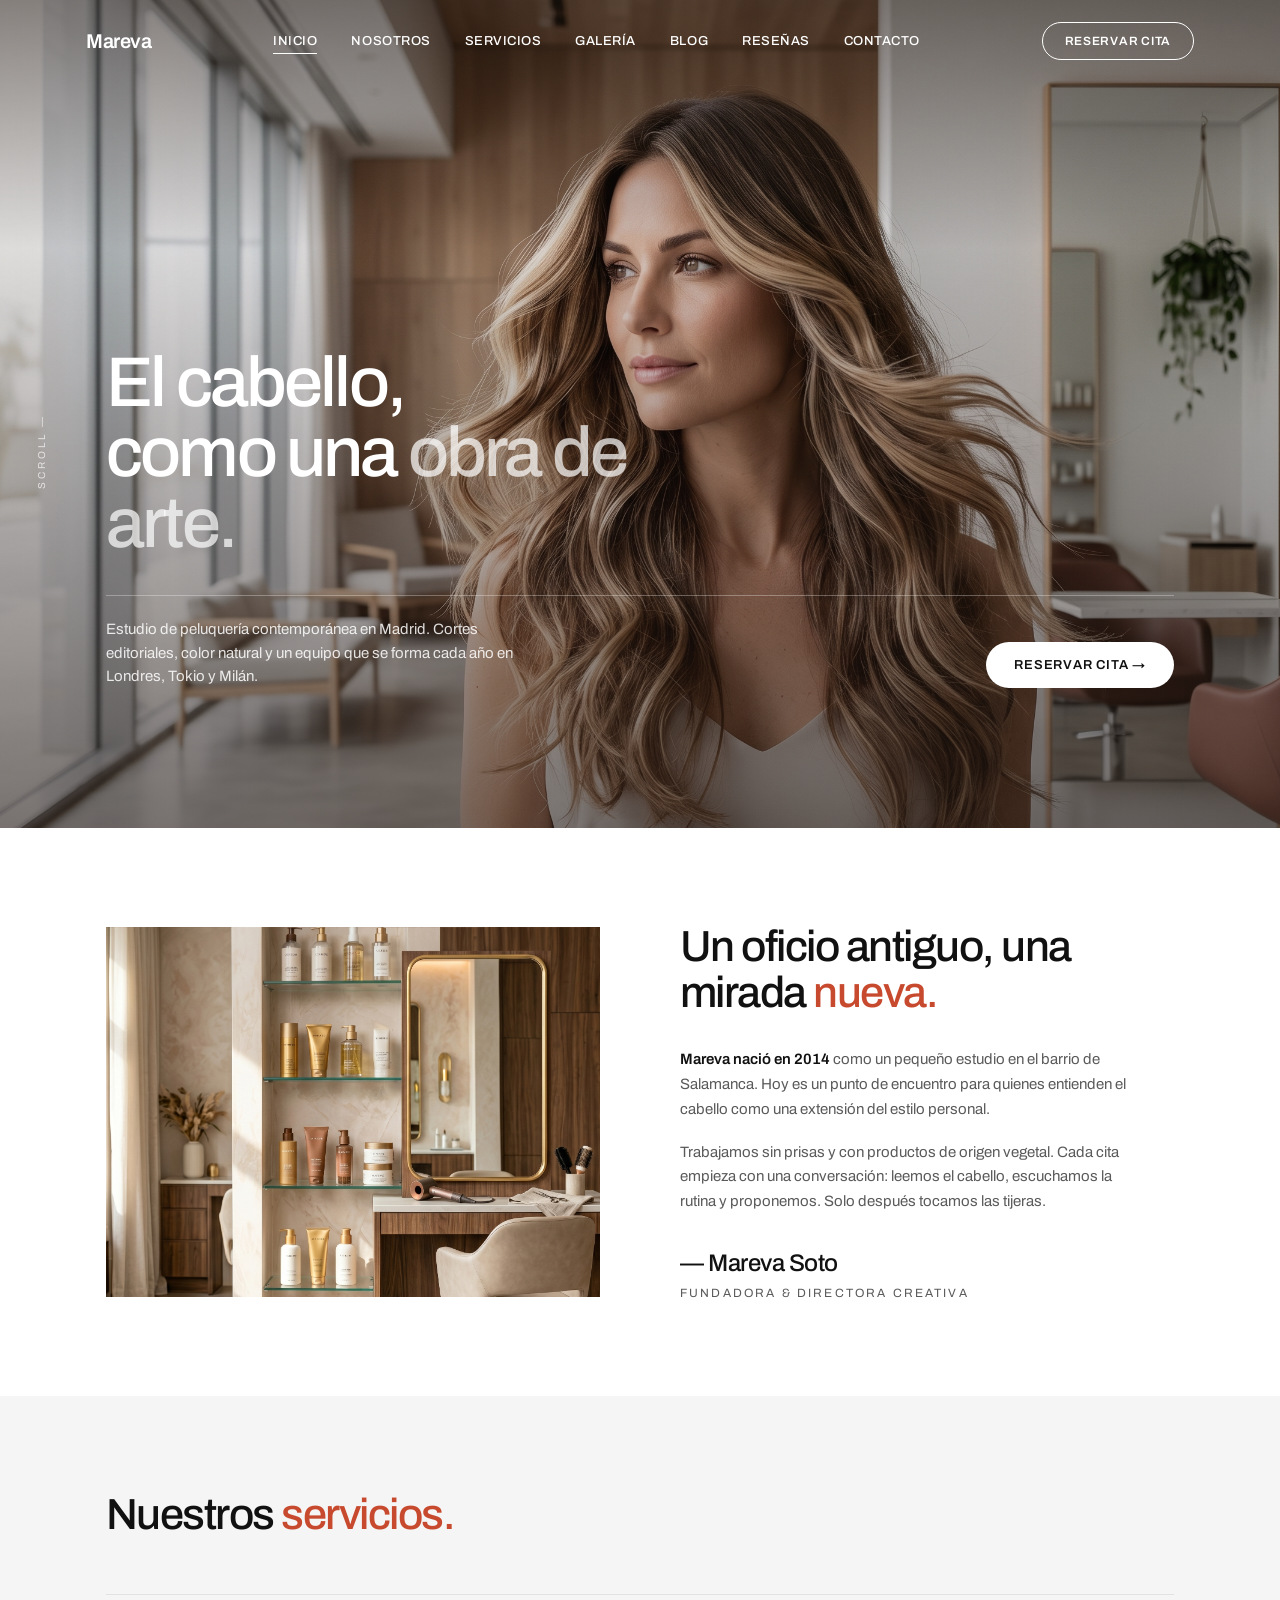
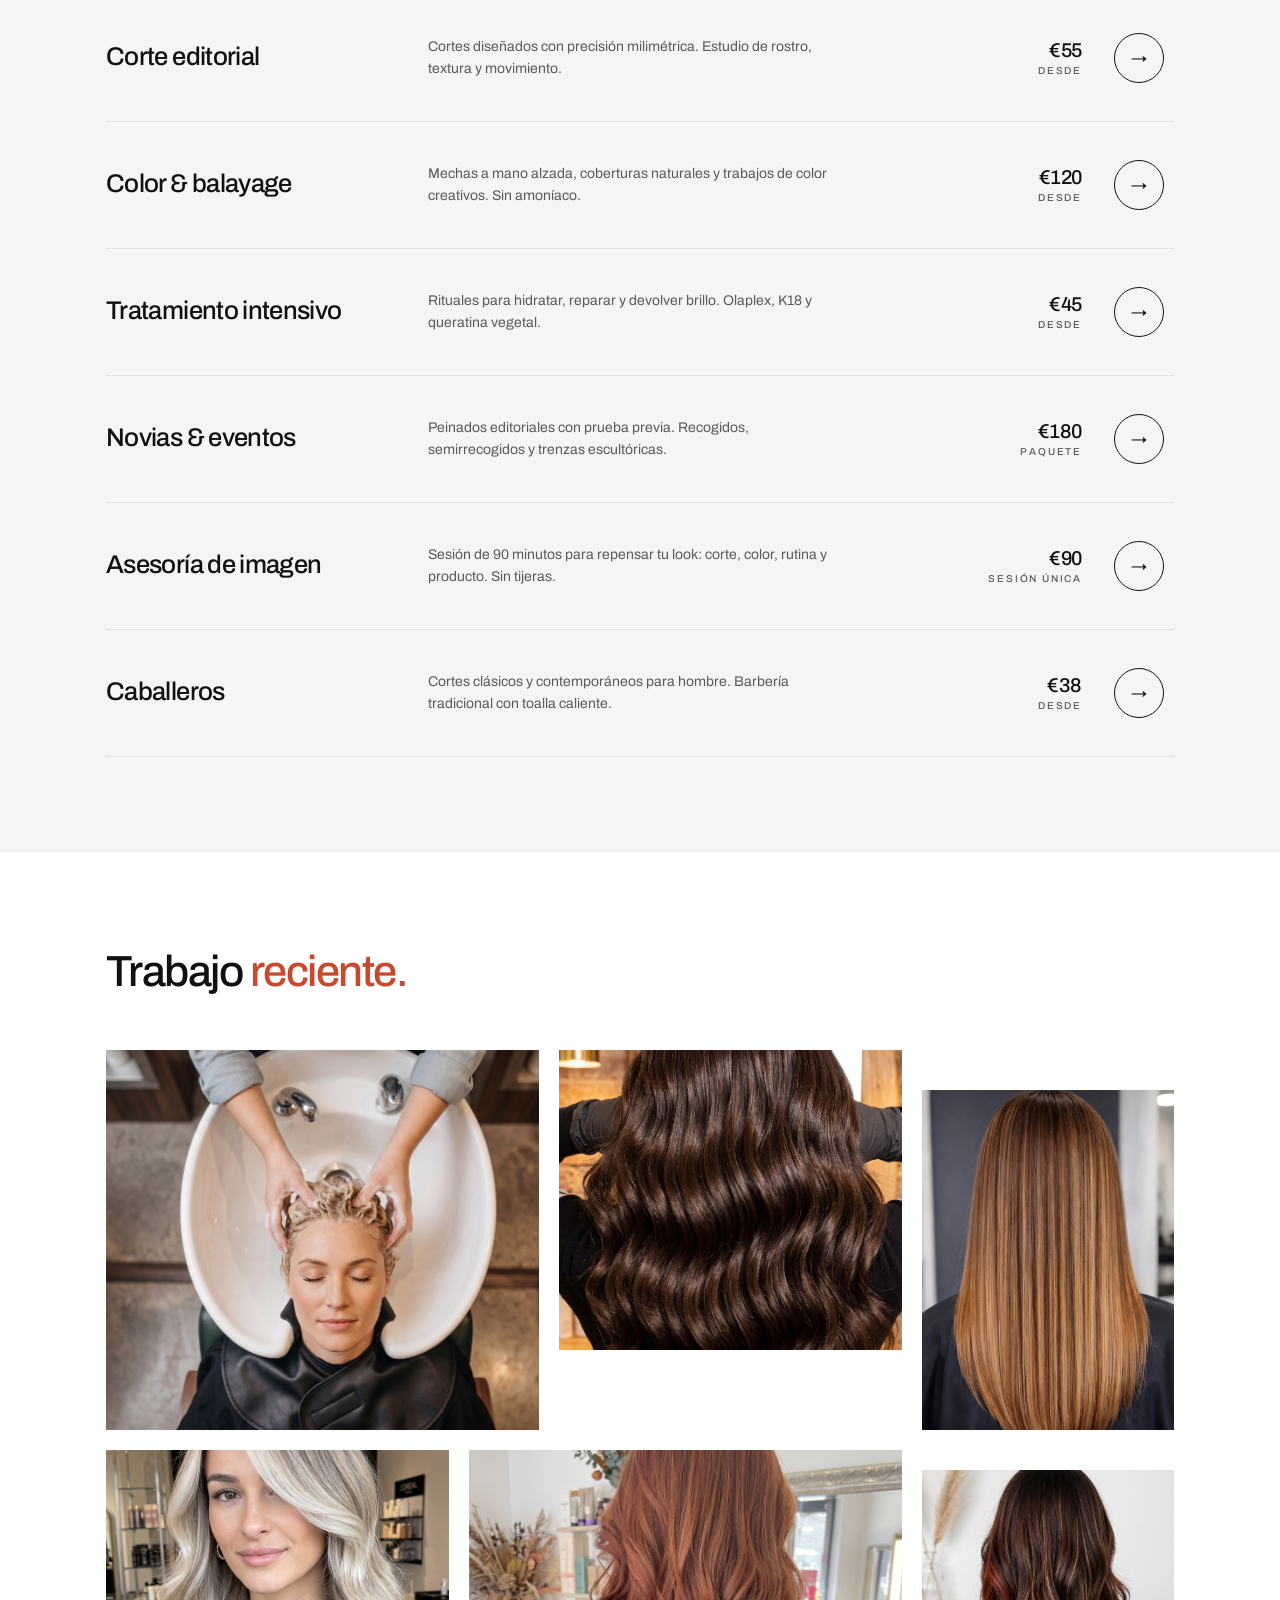
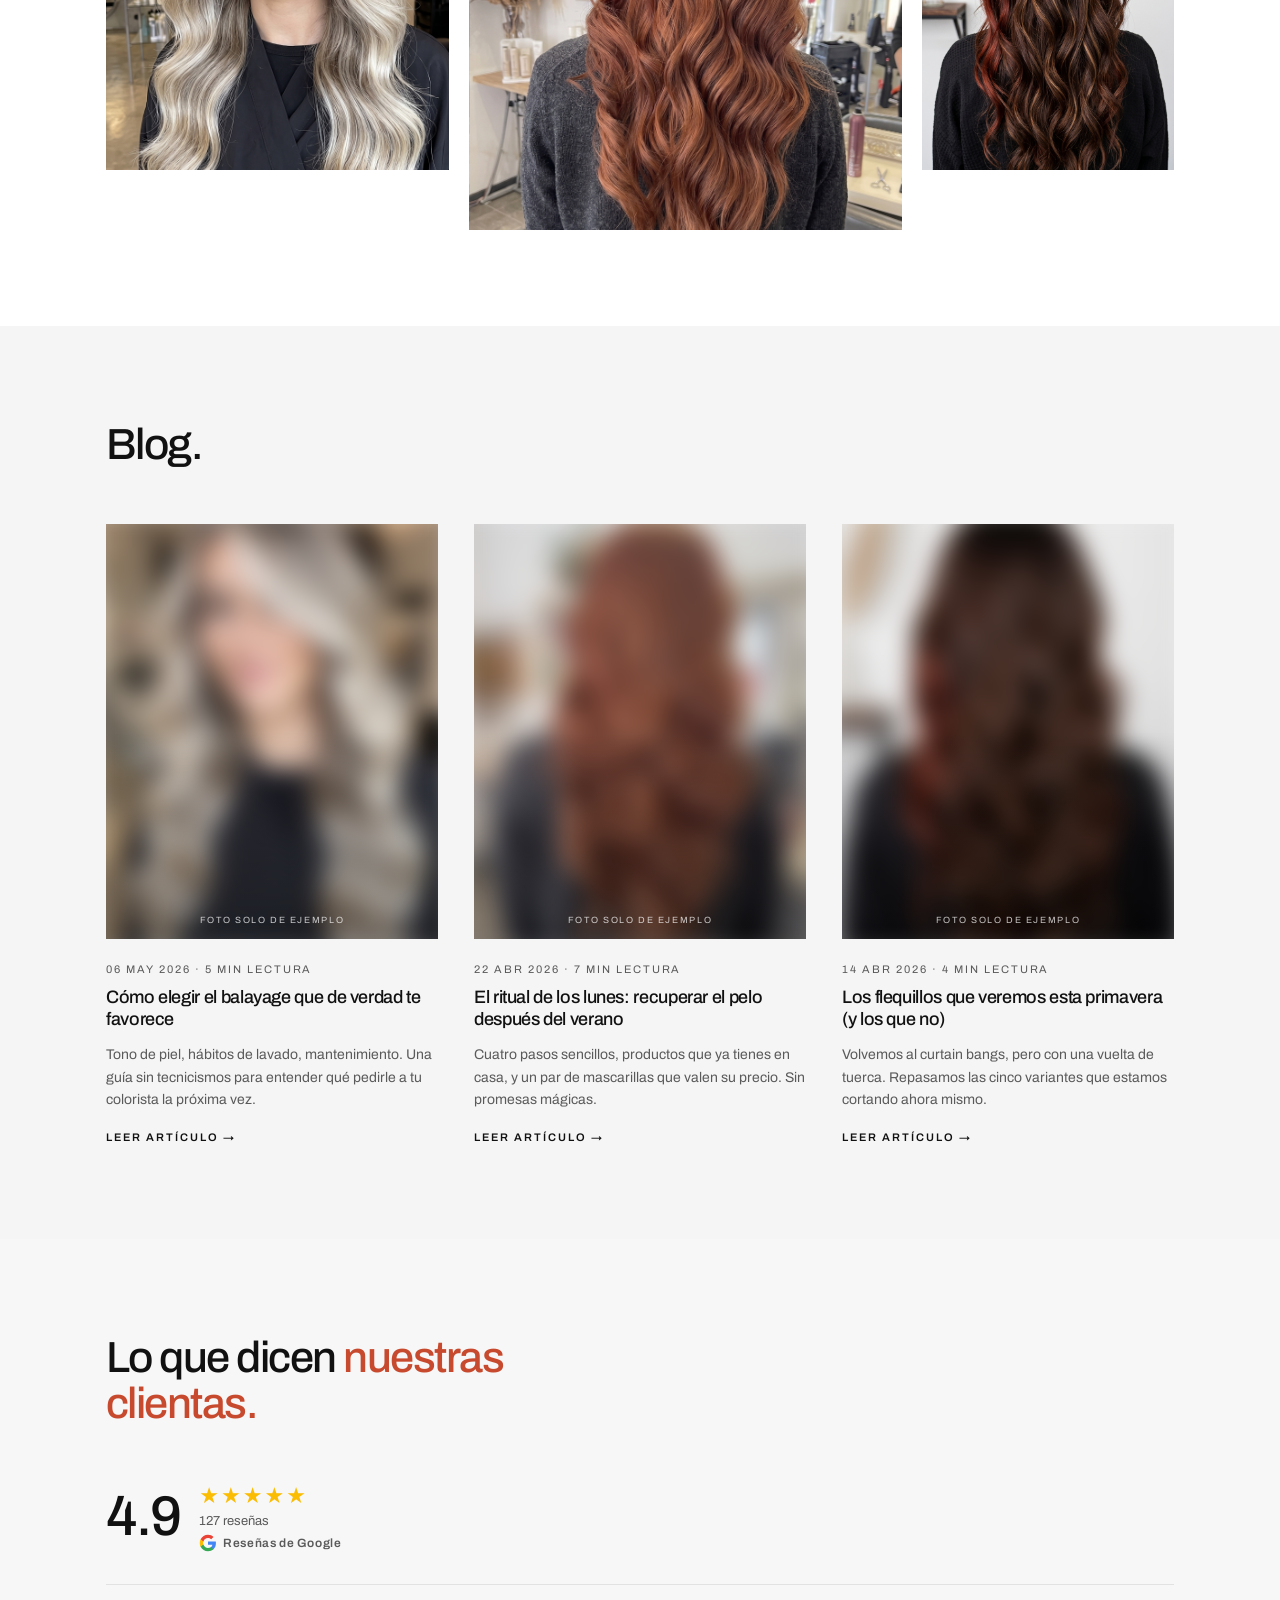
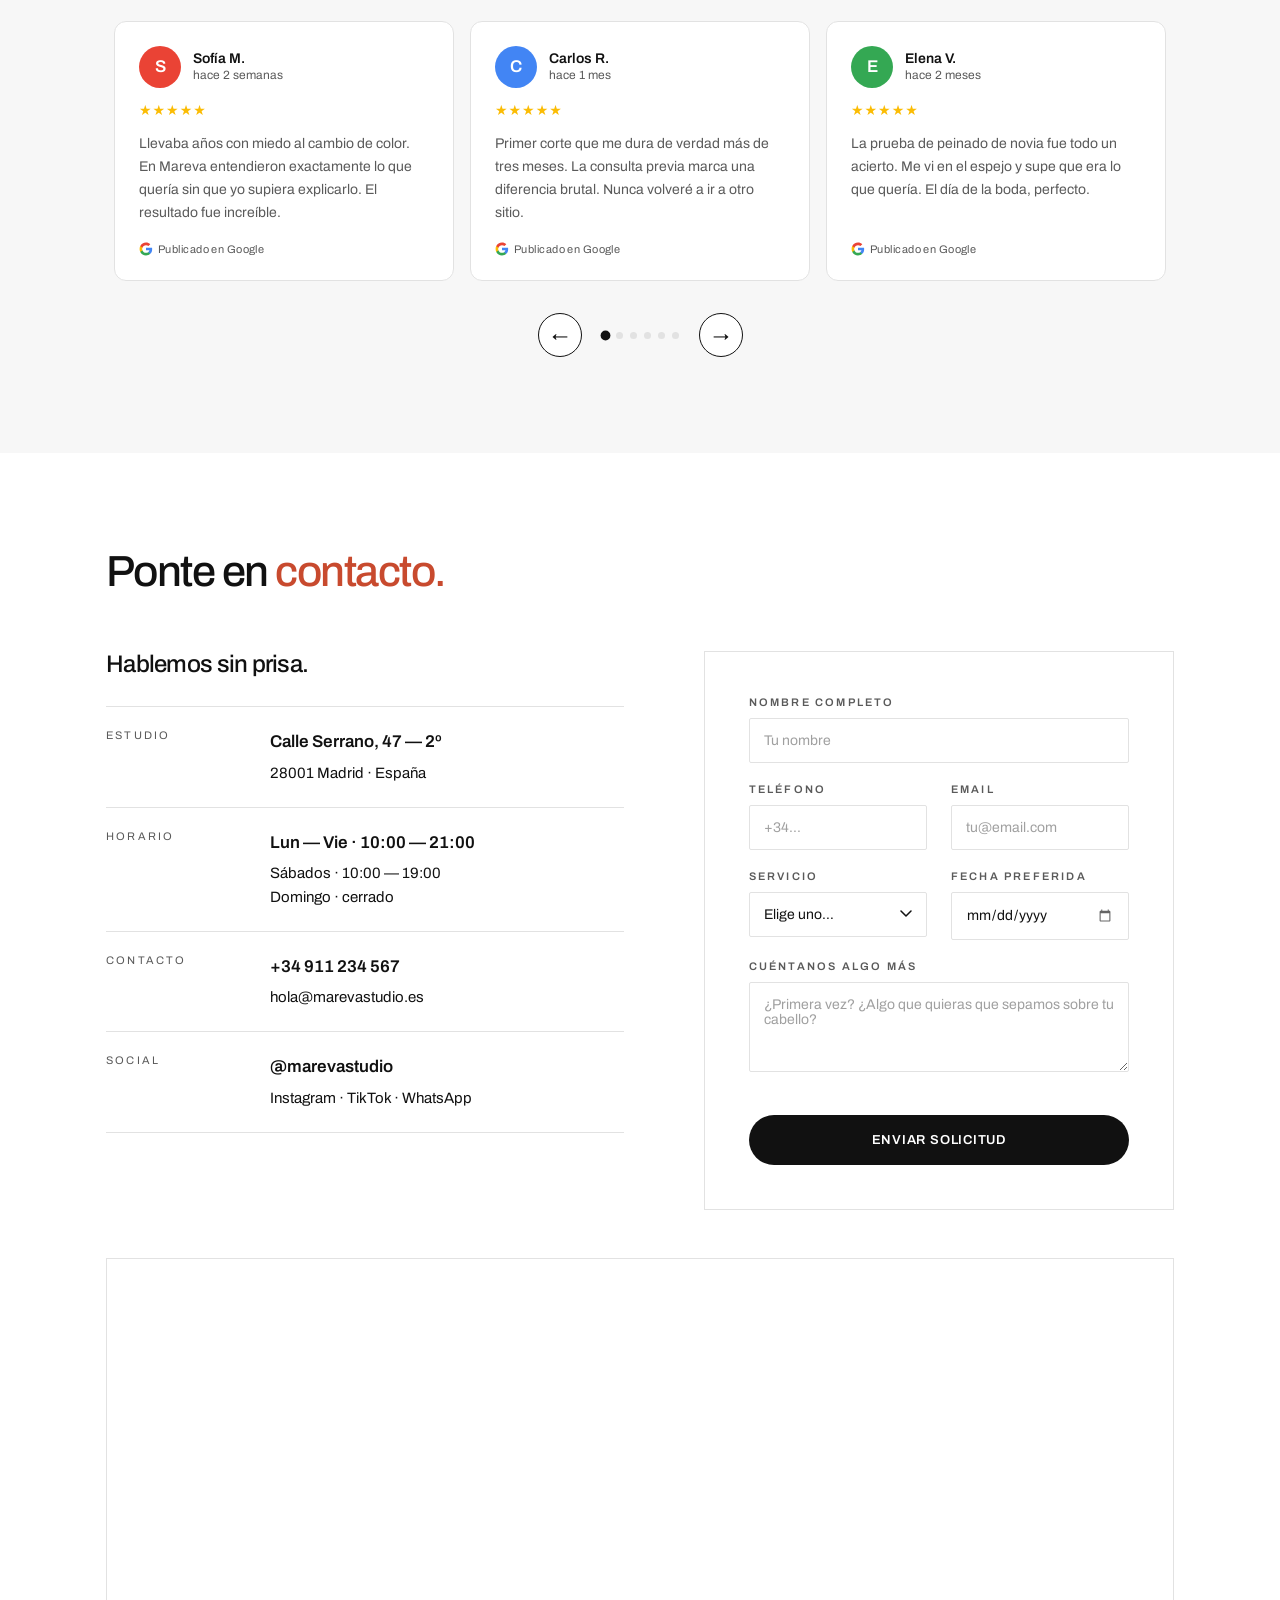
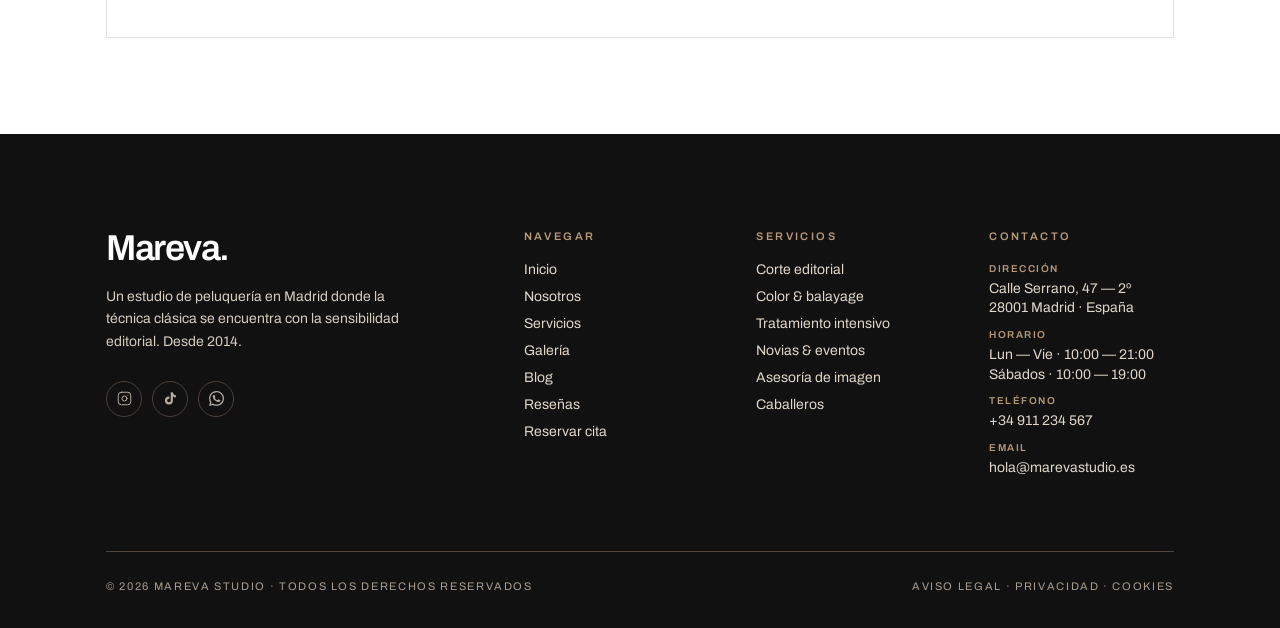
==== index.html @ 58213d6d "fix: no hay zoom con doble click" ====
<!doctype html>
<html lang="es">
<head>
<meta charset="utf-8" />
<meta name="viewport" content="width=device-width,initial-scale=1" />
<title>Studio Mareva — Peluquería</title>
<link rel="preconnect" href="https://fonts.googleapis.com">
<link rel="preconnect" href="https://fonts.gstatic.com" crossorigin>
<link href="https://fonts.googleapis.com/css2?family=Archivo:wght@300;400;500;600;700&display=swap" rel="stylesheet">
<style>
  :root{
    --bg:        #ffffff;
    --bg-2:      #f5f5f5;
    --bg-3:      #ebebeb;
    --ink:       #111111;
    --ink-2:     #5a5a5a;
    --line:      #e2e2e2;
    --accent:    #c84a2e;
    --display: "Archivo", system-ui, sans-serif;
    --sans:    "Archivo", system-ui, sans-serif;
  }

  *{box-sizing:border-box;margin:0;padding:0}
  html,body{color:var(--ink);font-family:var(--sans);font-weight:400;-webkit-font-smoothing:antialiased}
  body{
    overflow-x:hidden;
    background-color:var(--bg);
    background-image:
      linear-gradient(oklch(0 0 0 / 0.55), oklch(0 0 0 / 0.55)),
      url('hero.png');
    background-attachment:fixed;
    background-size:cover;
    background-position:center;
  }
  .inner{max-width:1180px;margin:0 auto;width:100%}
  img{display:block;max-width:100%}
  a{color:inherit;text-decoration:none}
  button{font:inherit;color:inherit;background:none;border:0;cursor:pointer;touch-action:manipulation}
  a{touch-action:manipulation}
  .modal-card,.service-row,.post,.gal,.testimonio-card{touch-action:manipulation}
  ::selection{background:var(--accent);color:var(--bg)}

  /* ============ TOP NAV ============ */
  .topbar{
    position:fixed;top:0;left:0;right:0;z-index:50;
    transition: background .3s, color .3s, padding .3s;
    color:var(--bg);
  }
  .topbar-inner{
    max-width:1180px;margin:0 auto;
    display:flex;align-items:center;justify-content:space-between;
    padding:22px 36px;
    transition: padding .3s;
  }
  .topbar.scrolled{
    background:var(--bg);color:var(--ink);
    border-bottom:1px solid var(--line);
  }
  .topbar.scrolled .topbar-inner{padding:14px 36px}
  .brand{
    font-family:var(--sans);font-weight:600;
    font-size:20px;letter-spacing:-0.02em;
  }
  .nav{display:flex;gap:34px;align-items:center}
  .nav a{
    font-size:13px;font-weight:500;letter-spacing:0.04em;
    position:relative;padding:6px 0;text-transform:uppercase;
  }
  .nav a::after{
    content:"";position:absolute;left:0;bottom:0;height:1px;width:0;
    background:currentColor;transition:width .25s;
  }
  .nav a:hover::after, .nav a.active::after{width:100%}
  .nav-cta{
    padding:11px 22px;border:1px solid currentColor;
    border-radius:999px;font-size:12px;font-weight:600;
    letter-spacing:0.06em;text-transform:uppercase;
    transition: background .2s, color .2s;
  }
  .topbar.scrolled .nav-cta:hover{background:var(--ink);color:var(--bg)}
  .topbar:not(.scrolled) .nav-cta:hover{background:var(--bg);color:var(--ink)}

  /* ============ HERO — imagen completa, top contra navbar ============ */
  .hero{
    position:relative;
    width:100%;height:92vh;min-height:620px;
    overflow:hidden;
  }
  .hero-img{
    position:absolute;inset:0;
    background:
      linear-gradient(180deg, oklch(0.22 0.02 50 / 0.55) 0%, oklch(0.22 0.02 50 / 0.15) 30%, oklch(0.22 0.02 50 / 0.6) 100%),
      url('hero.png');
    background-size: cover;
    background-position: center;
    transform-origin: center center;
  }
  .hero-content{
    position:absolute;inset:0;
    display:flex;flex-direction:column;justify-content:flex-end;
    max-width:1180px;margin:0 auto;
    padding: 0 56px 140px;
    color:var(--bg);
  }
  .hero h1{
    font-family:var(--display);
    font-weight:500;
    font-size: clamp(40px, 5.5vw, 88px);
    line-height: 1;
    letter-spacing: -0.04em;
    max-width: 14ch;
  }
  .hero h1 em{font-style:normal;color:oklch(1 0 0 / 0.7)}
  .hero-bottom{
    margin-top:36px;
    display:flex;justify-content:space-between;align-items:end;
    border-top:1px solid oklch(1 0 0 / 0.3);padding-top:22px;
  }
  .hero-bottom p{
    max-width:46ch;font-size:15px;line-height:1.55;
    color:oklch(1 0 0 / 0.85);
  }
  .hero-cta{
    display:inline-flex;align-items:center;gap:12px;
    padding:16px 28px;background:var(--bg);color:var(--ink);
    border-radius:999px;font-size:13px;font-weight:600;
    letter-spacing:0.06em;text-transform:uppercase;
    transition: transform .2s, background .2s, color .2s;
  }
  .hero-cta:hover{background:var(--accent);color:var(--bg);transform:translateY(-2px)}

  .scroll-tag{
    position:absolute;left:36px;top:50%;
    font-size:10px;letter-spacing:0.3em;
    text-transform:uppercase;color:oklch(1 0 0 / 0.7);
    writing-mode:vertical-rl;transform:rotate(180deg);
  }

  /* ============ SECCIONES — sin eyebrows ============ */
  section{padding:96px 0;position:relative}
  section > .inner{padding:0 56px}
  .section-title{
    font-family:var(--display);font-weight:500;
    font-size: clamp(28px, 3.4vw, 52px);
    line-height:1.05;letter-spacing:-0.035em;
    margin-bottom:56px;
    max-width: 16ch;
  }
  .section-title em{color:var(--accent);font-style:normal}

  /* ============ NOSOTROS ============ */
  #nosotros{background:var(--bg)}
  .about{
    display:grid;grid-template-columns: 1fr 1fr;gap:80px;align-items:center;
  }
  .about-img{
    aspect-ratio: 4/3;
    background: url('seccion1.png');
    background-size:cover;
    background-position: center;
    position:relative;
  }
  .about-text p{font-size:15px;line-height:1.65;color:var(--ink-2);margin-bottom:18px;max-width:50ch}
  .about-text p strong{color:var(--ink);font-weight:600}
  .about-text .signature{
    font-family:var(--display);font-weight:500;font-size:24px;letter-spacing:-0.02em;
    color:var(--ink);margin-top:36px;
  }
  .about-text .sig-name{
    font-size:12px;letter-spacing:0.18em;
    text-transform:uppercase;color:var(--ink-2);margin-top:10px;
  }

  /* ============ SERVICIOS ============ */
  #servicios{background:var(--bg-2)}
  .services-grid{
    display:flex;flex-direction:column;
    border-top:1px solid var(--line);
  }
  .service-row{
    display:grid;grid-template-columns: 1.4fr 2fr 1fr 60px;
    gap:32px;align-items:center;
    padding:38px 0;border-bottom:1px solid var(--line);
    cursor:pointer;transition: padding .25s, background .25s;
    position:relative;
  }
  .service-row:hover{padding-left:24px;padding-right:24px;background:var(--bg-3)}
  .service-row .name{
    font-family:var(--display);font-weight:500;
    font-size: clamp(20px, 2vw, 28px);line-height:1.05;letter-spacing:-0.025em;
    transition:color .25s;
  }
  .service-row:hover .name{color:var(--accent)}
  .service-row .desc{
    font-size:14px;line-height:1.55;color:var(--ink-2);
  }
  .service-row .price{
    font-family:var(--display);font-weight:500;font-size:20px;text-align:right;letter-spacing:-0.02em;
  }
  .service-row .price small{
    display:block;font-style:normal;font-family:var(--sans);
    font-size:10px;letter-spacing:0.18em;color:var(--ink-2);text-transform:uppercase;margin-top:4px;
  }
  .service-row .arr{
    width:50px;height:50px;border:1px solid var(--ink);border-radius:50%;
    display:flex;align-items:center;justify-content:center;
    transition: background .25s, color .25s, transform .25s;
  }
  .service-row:hover .arr{background:var(--ink);color:var(--bg);transform:rotate(-45deg)}

  /* Modal Base */
  .modal-backdrop{
    position:fixed;inset:0;z-index:80;
    background:oklch(0 0 0 / 0.4);
    backdrop-filter: blur(8px);
    opacity:0;pointer-events:none;
    transition:opacity .4s cubic-bezier(0.4, 0, 0.2, 1);
    display:flex;align-items:center;justify-content:center;
  }
  .modal-backdrop.open{opacity:1;pointer-events:auto}
  
  /* Desktop Modal (Original) */
  .modal-desktop{
    background:var(--bg);width:min(1080px, 90vw);max-height:85vh;overflow:hidden;
    display:grid;grid-template-columns: 1fr 1.2fr;
    box-shadow: 0 25px 50px -12px oklch(0 0 0 / 0.25);
    position: relative;
    opacity: 0; transform: scale(0.95);
    transition: all 0.4s cubic-bezier(0.2, 0.8, 0.2, 1);
  }
  .modal-backdrop.open .modal-desktop{ opacity: 1; transform: scale(1); }
  
  .modal-desktop .m-img{
    position:relative; overflow:hidden;
  }
  .modal-desktop .m-img::before{
    content:'';position:absolute;inset:-24px;
    background:var(--svc-img, repeating-linear-gradient(135deg, oklch(0.78 0.04 50) 0 1px, oklch(0.86 0.03 55) 1px 9px));
    background-size:cover;background-position:center;
    filter:blur(14px);
  }
  .modal-desktop .m-img::after{
    content:'Foto solo de ejemplo';
    position:absolute;inset:0;z-index:1;
    display:flex;align-items:flex-end;justify-content:center;
    padding-bottom:24px;
    font-size:10px;letter-spacing:0.2em;text-transform:uppercase;
    color:oklch(1 0 0 / 0.75);
    background:linear-gradient(to bottom, transparent 50%, oklch(0 0 0 / 0.35));
  }
  .modal-desktop .m-content{ padding: 60px; overflow-y: auto; }
  .modal-desktop .modal-close{ 
    position: absolute;
    top: 24px; right: 24px; 
    z-index: 100;
  }

  /* Shared Modal Elements */
  .modal-body h3{
    font-family:var(--display);font-weight:500;
    font-size:36px;line-height:1.05;letter-spacing:-0.03em;margin-bottom:24px;
  }
  .modal-body .lead{
    font-size:16px;line-height:1.6;color:var(--ink-2);margin-bottom:36px;
  }
  .modal-body h5{
    font-size:11px;letter-spacing:0.22em;
    text-transform:uppercase;color:var(--ink);margin-bottom:16px;font-weight:600;
  }
  .modal-body ul{list-style:none;margin-bottom:32px}
  .modal-body ul li{
    padding:14px 0;border-bottom:1px solid var(--line);
    font-size:14px;display:flex;justify-content:space-between;
  }
  .modal-body ul li span:last-child{color:var(--ink-2)}
  
  .modal-meta{
    display:grid;grid-template-columns: repeat(3, 1fr);gap:24px;padding:28px 0;
    border-top:1px solid var(--line);border-bottom:1px solid var(--line);
    margin-bottom:32px;
  }
  .modal-meta div span{display:block;font-size:9px;letter-spacing:0.15em;text-transform:uppercase;color:var(--ink-2);margin-bottom:6px}
  .modal-meta div strong{font-family:var(--display);font-weight:500;font-size:18px;letter-spacing:-0.02em}
  
  .modal-cta{
    display:flex;align-items:center;justify-content:center;gap:10px;
    padding:20px 32px;background:var(--ink);color:var(--bg);
    border-radius:999px;font-size:13px;font-weight:600;
    letter-spacing:0.06em;text-transform:uppercase;
    transition:background .2s, transform .2s;
  }
  .modal-cta:hover{background:var(--accent);transform: translateY(-2px);}
  
  .modal-close{
    width:40px;height:40px;border-radius:50%;border:1px solid var(--line);
    background: var(--bg);
    display:flex;align-items:center;justify-content:center;
    transition:background .2s, color .2s;
  }
  .modal-close:hover{background:var(--ink);color:var(--bg);border-color:var(--ink)}

  /* Mobile Flip Card (Hidden by default) */
  .modal-mobile-wrap { display: none; }

  #galeria{background:var(--bg)}
  /* ============ GALER\u00cdA — im\u00e1genes ALTAS ============ */
  .gallery-wrap{
    display:grid;grid-template-columns: repeat(12, 1fr);gap:20px;
  }
  .gal{
    background:var(--bg-3);overflow:hidden;position:relative;
    background-size: cover;
    background-position: center;
    transition: transform .4s ease;
  }
  .gal:hover{transform:translateY(-6px)}
  .gal-1{grid-column: span 5; height: 380px; background-image: url('galeria1.png')}
  .gal-2{grid-column: span 4; height: 300px; background-image: url('galeria2.png')}
  .gal-3{grid-column: span 3; height: 340px; margin-top:40px; background-image: url('galeria3.png')}
  .gal-4{grid-column: span 4; height: 320px; background-image: url('galeria4.png')}
  .gal-5{grid-column: span 5; height: 380px; background-image: url('galeria5.png')}
  .gal-6{grid-column: span 3; height: 300px; margin-top:20px; background-image: url('galeria6.png')}

  /* ============ BLOG ============ */
  #blog{background:var(--bg-2)}
  .blog-grid{
    display:grid;grid-template-columns:repeat(3,1fr);gap:36px;
  }
  .post{display:flex;flex-direction:column;cursor:pointer}
  .post-img{
    aspect-ratio: 4/5;
    margin-bottom:24px;overflow:hidden;
    transition: transform .4s;
    position:relative;
  }
  .post-img::before{
    content:'';position:absolute;inset:-16px;
    background:var(--blog-img, repeating-linear-gradient(135deg, oklch(0.78 0.04 50) 0 1px, oklch(0.86 0.03 55) 1px 9px));
    background-size:cover;background-position:center;
    filter:blur(12px);
    transition:transform .4s;
  }
  .post-img::after{
    content:'Foto solo de ejemplo';
    position:absolute;inset:0;z-index:1;
    display:flex;align-items:flex-end;justify-content:center;
    padding-bottom:14px;
    font-size:9px;letter-spacing:0.18em;text-transform:uppercase;
    color:oklch(1 0 0 / 0.75);
    background:linear-gradient(to bottom, transparent 50%, oklch(0 0 0 / 0.35));
  }
  .post:hover .post-img::before{transform:scale(1.04)}
  .post .meta{
    font-size:11px;letter-spacing:0.18em;
    text-transform:uppercase;color:var(--ink-2);margin-bottom:12px;
  }
  .post h3{
    font-family:var(--display);font-weight:500;
    font-size:18px;line-height:1.2;letter-spacing:-0.02em;
    transition:color .25s;
  }
  .post:hover h3{color:var(--accent)}
  .post p{
    font-size:14px;line-height:1.6;color:var(--ink-2);margin-top:14px;
  }
  .post .read{
    margin-top:20px;font-size:11px;letter-spacing:0.18em;
    text-transform:uppercase;color:var(--ink);font-weight:600;
  }

  /* ============ CONTACTO ============ */
  #contacto{background:var(--bg)}
  .contact{
    display:grid;grid-template-columns: 1.1fr 1fr;gap:80px;align-items:start;
  }
  .contact-info h3{
    font-family:var(--display);font-weight:500;
    font-size:24px;line-height:1.15;letter-spacing:-0.03em;margin-bottom:28px;
  }
  .info-block{
    display:grid;grid-template-columns: 140px 1fr;gap:24px;
    padding:22px 0;border-top:1px solid var(--line);
  }
  .info-block:last-of-type{border-bottom:1px solid var(--line)}
  .info-block .k{
    font-size:11px;letter-spacing:0.2em;
    text-transform:uppercase;color:var(--ink-2);
  }
  .info-block .v{font-size:15px;line-height:1.55}
  .info-block .v strong{font-family:var(--sans);font-weight:600;font-size:17px;display:block;margin-bottom:6px}

  .contact-form{
    background:var(--bg);padding:44px;border:1px solid var(--line);
  }
  .field{margin-bottom:20px}
  .field label{
    display:block;font-size:11px;letter-spacing:0.2em;
    text-transform:uppercase;color:var(--ink-2);margin-bottom:10px;font-weight:600;
  }
  .field input, .field select, .field textarea{
    width:100%;padding:14px 14px;border:1px solid var(--line);
    background:var(--bg);font:inherit;font-size:14px;color:var(--ink);
    transition: border-color .2s, background .2s;outline:none;
    border-radius:2px;
    appearance:none;-webkit-appearance:none;-moz-appearance:none;
  }
  .field input:focus, .field select:focus, .field textarea:focus{
    border-color:var(--ink);
  }
  .field input::placeholder, .field textarea::placeholder{color:#a0a0a0}
  .field select{
    background-image: url("data:image/svg+xml;utf8,<svg xmlns='http://www.w3.org/2000/svg' width='12' height='8' viewBox='0 0 12 8'><path d='M1 1l5 5 5-5' stroke='%23111' stroke-width='1.5' fill='none' stroke-linecap='round' stroke-linejoin='round'/></svg>");
    background-repeat:no-repeat;
    background-position: right 14px center;
    padding-right:40px;
    cursor:pointer;
  }
  .field input[type="date"]{
    cursor:pointer;
    font-family:inherit;
    color:var(--ink);
  }
  .field input[type="date"]::-webkit-calendar-picker-indicator{
    cursor:pointer;
    opacity:0.6;
    filter: grayscale(1);
  }
  .field input[type="date"]::-webkit-calendar-picker-indicator:hover{opacity:1}
  .field textarea{resize:vertical;min-height:90px}
  .row-2{display:grid;grid-template-columns:1fr 1fr;gap:24px}
  .submit{
    margin-top:20px;width:100%;padding:18px;background:var(--ink);color:var(--bg);
    border-radius:999px;font-size:13px;font-weight:600;letter-spacing:0.06em;
    text-transform:uppercase;transition: background .2s, transform .15s;
  }
  .submit:hover{background:var(--accent)}
  .submit:active{transform:scale(0.99)}

  /* ============ TESTIMONIOS ============ */
  #testimonios{
    background:oklch(0.97 0 0 / 0.75);
    backdrop-filter:blur(6px);
    -webkit-backdrop-filter:blur(6px);
  }
  .testimonios-rating{
    display:flex;align-items:center;gap:20px;
    margin-top:32px;margin-bottom:36px;
    padding-bottom:32px;border-bottom:1px solid var(--line);
  }
  .rating-score{
    font-family:var(--display);font-size:56px;font-weight:500;
    line-height:1;letter-spacing:-0.04em;
  }
  .rating-right{display:flex;flex-direction:column;gap:6px}
  .rating-stars{color:#fbbc04;font-size:22px;letter-spacing:2px}
  .rating-count{font-size:13px;color:var(--ink-2)}
  .rating-google{
    display:flex;align-items:center;gap:6px;
    font-size:12px;font-weight:600;letter-spacing:0.05em;color:var(--ink-2);
  }
  .rating-google svg{width:18px;height:18px;flex-shrink:0}

  .testimonios-carousel{position:relative;overflow:hidden}
  .testimonios-track{
    display:flex;
    transition:transform .5s cubic-bezier(0.4,0,0.2,1);
  }
  .testimonio{
    flex:0 0 calc(100% / 3);min-width:0;
    padding:0 8px;
  }
  .testimonio-card{
    background:var(--bg);border:1px solid var(--line);
    border-radius:12px;padding:24px;
    display:flex;flex-direction:column;gap:14px;height:100%;
  }
  .testimonio-header{display:flex;align-items:center;gap:12px}
  .testimonio-avatar{
    width:42px;height:42px;border-radius:50%;flex-shrink:0;
    display:flex;align-items:center;justify-content:center;
    font-size:17px;font-weight:600;color:#fff;
  }
  .testimonio-meta{display:flex;flex-direction:column;gap:2px;min-width:0}
  .testimonio-meta strong{font-size:14px;font-weight:600;white-space:nowrap;overflow:hidden;text-overflow:ellipsis}
  .testimonio-meta time{font-size:12px;color:var(--ink-2)}
  .testimonio-stars{color:#fbbc04;font-size:14px;letter-spacing:1px}
  .testimonio-text{font-size:14px;line-height:1.65;color:var(--ink-2);flex:1}
  .testimonio-source{
    display:flex;align-items:center;gap:5px;margin-top:4px;
    font-size:11px;color:var(--ink-2);letter-spacing:0.04em;
  }
  .testimonio-source svg{width:14px;height:14px;flex-shrink:0}

  .testimonios-controls{
    display:flex;align-items:center;justify-content:center;gap:20px;
    padding:32px 0 0;
  }
  .test-btn{
    width:44px;height:44px;border-radius:50%;border:1px solid var(--ink);
    display:flex;align-items:center;justify-content:center;font-size:16px;
    transition:background .2s,color .2s;background:var(--bg);
  }
  .test-btn:hover{background:var(--ink);color:var(--bg)}
  .test-dots{display:flex;gap:7px;align-items:center}
  .test-dot{
    width:7px;height:7px;border-radius:50%;
    background:var(--line);border:0;padding:0;
    transition:background .25s,transform .25s;cursor:pointer;
  }
  .test-dot.active{background:var(--ink);transform:scale(1.4)}

  /* ============ MAPA ============ */
  .contact-map{
    margin-top:48px;height:380px;
    border:1px solid var(--line);overflow:hidden;
    position:relative;
  }
  .contact-map iframe{
    width:100%;height:100%;border:0;display:block;
  }

  /* ============ FOOTER ============ */
  footer{
    background:var(--ink);color:var(--bg);
    padding:96px 0 36px;
  }
  footer > .inner{padding:0 56px}
  .footer-grid{
    display:grid;grid-template-columns: 2fr 1fr 1fr 1fr;gap:48px;margin-bottom:64px;
  }
  .footer-brand{font-family:var(--display);font-weight:600;font-size:36px;line-height:1;letter-spacing:-0.04em;margin-bottom:20px}
  .footer-tag{font-size:14px;line-height:1.6;color:oklch(0.85 0.02 70);max-width:38ch}
  footer h6{
    font-size:11px;letter-spacing:0.22em;
    text-transform:uppercase;color:oklch(0.7 0.06 70);margin-bottom:20px;font-weight:600;
  }
  footer ul{list-style:none}
  footer ul li{margin-bottom:12px;font-size:14px;color:oklch(0.88 0.02 70);transition:color .2s;cursor:pointer}
  footer ul li:hover{color:var(--bg)}
  .footer-social{display:flex;gap:10px;margin-top:28px}
  .footer-social a{
    width:36px;height:36px;border-radius:50%;
    border:1px solid oklch(0.38 0.02 50);
    display:flex;align-items:center;justify-content:center;
    color:oklch(0.75 0.02 70);
    transition:background .2s,border-color .2s,color .2s;
  }
  .footer-social a:hover{background:var(--bg);border-color:var(--bg);color:var(--ink)}
  .footer-social svg{width:15px;height:15px}
  .footer-contact-list{list-style:none}
  .footer-contact-list li{margin-bottom:10px;font-size:14px;color:oklch(0.88 0.02 70);line-height:1.4}
  .footer-contact-list li strong{display:block;font-size:13px;font-weight:600;color:oklch(0.7 0.06 70);letter-spacing:0.15em;text-transform:uppercase;font-size:10px;margin-bottom:3px}
  .footer-bottom{
    display:flex;justify-content:space-between;align-items:center;
    padding-top:28px;border-top:1px solid oklch(0.4 0.02 50);
    font-size:11px;letter-spacing:0.15em;color:oklch(0.7 0.02 70);
    text-transform:uppercase;
  }

  /* ============ RESPONSIVE ============ */
  @media (max-width: 980px){
    .nav{display:none}
    .topbar-inner, .topbar.scrolled .topbar-inner{padding:14px 20px}
    section > .inner{padding:0 24px}
    section{padding:80px 0}
    .hero-content{padding:0 24px 48px}
    .hero-bottom{flex-direction:column;align-items:flex-start;gap:24px}
    .about{grid-template-columns:1fr;gap:48px}
    .service-row{grid-template-columns: 1fr 50px;gap:14px}
    .service-row .desc, .service-row .price{display:none}
    .gallery-wrap{grid-template-columns:repeat(2,1fr)}
    .gal{grid-column: span 1 !important;height:460px !important;margin-top:0 !important}
    .blog-grid{grid-template-columns:1fr}
    .post-img{aspect-ratio: 16/9}
    
    /* Hide Desktop Modal */
    .modal-desktop { display: none; }
    
    /* Show Mobile Flip Card */
    .modal-mobile-wrap {
      display: block;
      width: 100%; height: 100%;
      display: flex; align-items: center; justify-content: center;
      position: relative;
    }
    
    .modal-container{
      perspective: 1500px;
      width: 90vw;
      height: 85vh;
      max-height: 750px;
      position: relative;
    }

    .modal-card{
      width: 100%; height: 100%;
      position: relative;
      transform-style: preserve-3d;
      transition: transform 0.8s cubic-bezier(0.4, 0, 0.2, 1);
      cursor: pointer;
    }
    .modal-card.is-flipped{ transform: rotateY(180deg); }

    .modal-face{
      position: absolute; inset: 0;
      -webkit-backface-visibility: hidden;
      backface-visibility: hidden;
      background: var(--bg);
      overflow: hidden;
      box-shadow: 0 25px 50px -12px oklch(0 0 0 / 0.25);
      border-radius: 12px;
    }

    .modal-face-front{ 
      display: flex; flex-direction: column; 
      overflow-y: auto;
      scrollbar-width: none; /* Hide scrollbar for cleaner look */
    }
    .modal-face-front::-webkit-scrollbar { display: none; }

    .modal-face-front .modal-img{
      flex: 0 0 auto;
      height: 200px;
      position:relative; overflow:hidden;
    }
    .modal-face-front .modal-img::before{
      content:'';position:absolute;inset:-20px;
      background:repeating-linear-gradient(135deg, oklch(0.78 0.04 50) 0 1px, oklch(0.86 0.03 55) 1px 9px);
      filter:blur(12px);
    }
    .modal-face-front .modal-img::after{
      content:'Foto solo de ejemplo';
      position:absolute;inset:0;z-index:1;
      display:flex;align-items:flex-end;justify-content:center;
      padding-bottom:14px;
      font-size:9px;letter-spacing:0.18em;text-transform:uppercase;
      color:oklch(1 0 0 / 0.75);
      background:linear-gradient(to bottom, transparent 40%, oklch(0 0 0 / 0.35));
    }
    
    .modal-face-front .info-bar{
      padding: 20px 24px; background: var(--ink); color: var(--bg);
      display: flex; justify-content: space-between; align-items: center;
      position: sticky; bottom: 0;
    }
    .modal-face-front .hint, .modal-face-back .hint{
      font-size: 10px; text-transform: uppercase; letter-spacing: 0.15em;
      color: var(--ink-2); text-align: center; width: 100%;
      margin-top: 24px; opacity: 0.8;
    }
    .modal-face-back .hint{ color: oklch(1 0 0 / 0.7); margin-top: 0; }
    
    .modal-face-back .info-bar{
      padding: 20px; background: var(--ink); color: var(--bg);
      display: flex; flex-direction: column; align-items: center; gap: 8px;
    }
    .modal-face-back .info-bar h3{ font-family: var(--display); font-size: 20px; text-align: center; }

    .modal-face-back{
      transform: rotateY(180deg);
      display: flex; flex-direction: column;
      overflow-y: auto;
    }
    .modal-face-back .modal-img{
      flex: 1;
      height: 100%;
      position:relative; overflow:hidden;
    }
    .modal-face-back .modal-img::before{
      content:'';position:absolute;inset:-20px;
      background:var(--svc-img, repeating-linear-gradient(135deg, oklch(0.78 0.04 50) 0 1px, oklch(0.86 0.03 55) 1px 9px));
      background-size:cover;background-position:center;
      filter:blur(12px);
    }
    .modal-face-back .modal-img::after{
      content:'Foto solo de ejemplo';
      position:absolute;inset:0;z-index:1;
      display:flex;align-items:flex-end;justify-content:center;
      padding-bottom:20px;
      font-size:9px;letter-spacing:0.18em;text-transform:uppercase;
      color:oklch(1 0 0 / 0.75);
      background:linear-gradient(to bottom, transparent 50%, oklch(0 0 0 / 0.35));
    }
    .modal-body{ 
      padding: 28px 20px 40px; 
      display: flex;
      flex-direction: column;
      flex: 1;
    }
    .modal-body h3{ font-size: 24px; margin-bottom: 16px; }
    .modal-body .lead{ font-size: 14px; margin-bottom: 24px; line-height: 1.5; }
    .modal-meta{ grid-template-columns: 1fr 1fr; gap: 12px; padding: 20px 0; margin-bottom: 24px; }
    .modal-meta div:last-child{ grid-column: span 2; margin-top: 4px; border-top: 1px solid var(--line); padding-top: 12px; }
    .modal-meta div strong{ font-size: 16px; }
    .modal-body h5{ margin-bottom: 12px; }
    .modal-body ul{ margin-bottom: 24px; }
    .modal-body ul li{ padding: 10px 0; font-size: 13px; }
    .modal-cta{ margin-top: auto; padding: 16px 24px; font-size: 12px; }

    .modal-close-mobile{
      position: absolute;
      top: 16px; right: 16px;
      z-index: 10;
      background: oklch(1 0 0 / 0.85);
      backdrop-filter: blur(4px);
      border: none;
      border-radius: 50%;
    }

    .testimonio{flex:0 0 100%;}
    .testimonios-rating{flex-direction:column;align-items:flex-start;gap:12px}
    .contact{grid-template-columns:1fr;gap:48px}
    .contact-map{height:260px;margin-top:32px;}
    .row-2{grid-template-columns: 1fr; gap: 0;}
    .footer-grid{grid-template-columns:1fr 1fr;gap:32px}
    footer{padding:80px 24px 36px}
  }
</style>
</head>
<body>

  <!-- ============ TOP NAV ============ -->
  <header class="topbar" id="topbar">
    <div class="topbar-inner">
    <a href="#inicio" class="brand">Mareva</a>
    <nav class="nav">
      <a href="#inicio">Inicio</a>
      <a href="#nosotros">Nosotros</a>
      <a href="#servicios">Servicios</a>
      <a href="#galeria">Galería</a>
      <a href="#blog">Blog</a>
      <a href="#testimonios">Reseñas</a>
      <a href="#contacto">Contacto</a>
    </nav>
    <a href="#contacto" class="nav-cta">Reservar cita</a>
    </div>
  </header>

  <!-- ============ HERO — imagen completa ============ -->
  <section class="hero" id="inicio">
    <div class="hero-img"></div>
    <span class="scroll-tag">Scroll —</span>
    <div class="hero-content">
      <h1>El cabello,<br>como una <em>obra de arte.</em></h1>
      <div class="hero-bottom">
        <p>Estudio de peluquería contemporánea en Madrid. Cortes editoriales, color natural y un equipo que se forma cada año en Londres, Tokio y Milán.</p>
        <a href="#contacto" class="hero-cta">Reservar cita →</a>
      </div>
    </div>
  </section>

  <!-- ============ NOSOTROS ============ -->
  <section id="nosotros">
    <div class="inner">
    <div class="about">
      <div class="about-img"></div>
      <div class="about-text">
        <h2 class="section-title" style="margin-bottom:32px">Un oficio antiguo, una mirada <em>nueva.</em></h2>
        <p><strong>Mareva nació en 2014</strong> como un pequeño estudio en el barrio de Salamanca. Hoy es un punto de encuentro para quienes entienden el cabello como una extensión del estilo personal.</p>
        <p>Trabajamos sin prisas y con productos de origen vegetal. Cada cita empieza con una conversación: leemos el cabello, escuchamos la rutina y proponemos. Solo después tocamos las tijeras.</p>
        <div class="signature">— Mareva Soto</div>
        <div class="sig-name">Fundadora &amp; directora creativa</div>
      </div>
    </div>
    </div>
  </section>

  <!-- ============ SERVICIOS ============ -->
  <section id="servicios">
    <div class="inner">
    <h2 class="section-title">Nuestros <em>servicios.</em></h2>
    <div class="services-grid" id="services-grid"></div>
    </div>
  </section>

  <!-- ============ GALERÍA ============ -->
  <section id="galeria">
    <div class="inner">
    <h2 class="section-title">Trabajo <em>reciente.</em></h2>
    <div class="gallery-wrap">
      <div class="gal gal-1"></div>
      <div class="gal gal-2"></div>
      <div class="gal gal-3"></div>
      <div class="gal gal-4"></div>
      <div class="gal gal-5"></div>
      <div class="gal gal-6"></div>
    </div>
    </div>
  </section>

  <!-- ============ BLOG ============ -->
  <section id="blog">
    <div class="inner">
    <h2 class="section-title">Blog.</h2>
    <div class="blog-grid">
      <article class="post">
        <div class="post-img" style="--blog-img:url('galeria4.png')"></div>
        <div class="meta">06 May 2026 · 5 min lectura</div>
        <h3>Cómo elegir el balayage que de verdad te favorece</h3>
        <p>Tono de piel, hábitos de lavado, mantenimiento. Una guía sin tecnicismos para entender qué pedirle a tu colorista la próxima vez.</p>
        <span class="read">Leer artículo →</span>
      </article>
      <article class="post">
        <div class="post-img" style="--blog-img:url('galeria5.png')"></div>
        <div class="meta">22 Abr 2026 · 7 min lectura</div>
        <h3>El ritual de los lunes: recuperar el pelo después del verano</h3>
        <p>Cuatro pasos sencillos, productos que ya tienes en casa, y un par de mascarillas que valen su precio. Sin promesas mágicas.</p>
        <span class="read">Leer artículo →</span>
      </article>
      <article class="post">
        <div class="post-img" style="--blog-img:url('galeria6.png')"></div>
        <div class="meta">14 Abr 2026 · 4 min lectura</div>
        <h3>Los flequillos que veremos esta primavera (y los que no)</h3>
        <p>Volvemos al curtain bangs, pero con una vuelta de tuerca. Repasamos las cinco variantes que estamos cortando ahora mismo.</p>
        <span class="read">Leer artículo →</span>
      </article>
    </div>
    </div>
  </section>

  <!-- ============ TESTIMONIOS ============ -->
  <section id="testimonios">
    <div class="inner">
    <h2 class="section-title">Lo que dicen <em>nuestras clientas.</em></h2>
    <div class="testimonios-rating">
      <div class="rating-score">4.9</div>
      <div class="rating-right">
        <div class="rating-stars">★★★★★</div>
        <div class="rating-count">127 reseñas</div>
        <div class="rating-google">
          <svg viewBox="0 0 24 24" fill="none" xmlns="http://www.w3.org/2000/svg">
            <path d="M22.56 12.25c0-.78-.07-1.53-.2-2.25H12v4.26h5.92c-.26 1.37-1.04 2.53-2.21 3.31v2.77h3.57c2.08-1.92 3.28-4.74 3.28-8.09z" fill="#4285F4"/>
            <path d="M12 23c2.97 0 5.46-.98 7.28-2.66l-3.57-2.77c-.98.66-2.23 1.06-3.71 1.06-2.86 0-5.29-1.93-6.16-4.53H2.18v2.84C3.99 20.53 7.7 23 12 23z" fill="#34A853"/>
            <path d="M5.84 14.09c-.22-.66-.35-1.36-.35-2.09s.13-1.43.35-2.09V7.07H2.18C1.43 8.55 1 10.22 1 12s.43 3.45 1.18 4.93l3.66-2.84z" fill="#FBBC05"/>
            <path d="M12 5.38c1.62 0 3.06.56 4.21 1.64l3.15-3.15C17.45 2.09 14.97 1 12 1 7.7 1 3.99 3.47 2.18 7.07l3.66 2.84c.87-2.6 3.3-4.53 6.16-4.53z" fill="#EA4335"/>
          </svg>
          Reseñas de Google
        </div>
      </div>
    </div>

    <div class="testimonios-carousel">
      <div class="testimonios-track" id="test-track">
        <div class="testimonio">
          <div class="testimonio-card">
            <div class="testimonio-header">
              <div class="testimonio-avatar" style="background:#ea4335">S</div>
              <div class="testimonio-meta">
                <strong>Sofía M.</strong>
                <time>hace 2 semanas</time>
              </div>
            </div>
            <div class="testimonio-stars">★★★★★</div>
            <p class="testimonio-text">Llevaba años con miedo al cambio de color. En Mareva entendieron exactamente lo que quería sin que yo supiera explicarlo. El resultado fue increíble.</p>
            <div class="testimonio-source">
              <svg viewBox="0 0 24 24" fill="none"><path d="M22.56 12.25c0-.78-.07-1.53-.2-2.25H12v4.26h5.92c-.26 1.37-1.04 2.53-2.21 3.31v2.77h3.57c2.08-1.92 3.28-4.74 3.28-8.09z" fill="#4285F4"/><path d="M12 23c2.97 0 5.46-.98 7.28-2.66l-3.57-2.77c-.98.66-2.23 1.06-3.71 1.06-2.86 0-5.29-1.93-6.16-4.53H2.18v2.84C3.99 20.53 7.7 23 12 23z" fill="#34A853"/><path d="M5.84 14.09c-.22-.66-.35-1.36-.35-2.09s.13-1.43.35-2.09V7.07H2.18C1.43 8.55 1 10.22 1 12s.43 3.45 1.18 4.93l3.66-2.84z" fill="#FBBC05"/><path d="M12 5.38c1.62 0 3.06.56 4.21 1.64l3.15-3.15C17.45 2.09 14.97 1 12 1 7.7 1 3.99 3.47 2.18 7.07l3.66 2.84c.87-2.6 3.3-4.53 6.16-4.53z" fill="#EA4335"/></svg>
              Publicado en Google
            </div>
          </div>
        </div>
        <div class="testimonio">
          <div class="testimonio-card">
            <div class="testimonio-header">
              <div class="testimonio-avatar" style="background:#4285f4">C</div>
              <div class="testimonio-meta">
                <strong>Carlos R.</strong>
                <time>hace 1 mes</time>
              </div>
            </div>
            <div class="testimonio-stars">★★★★★</div>
            <p class="testimonio-text">Primer corte que me dura de verdad más de tres meses. La consulta previa marca una diferencia brutal. Nunca volveré a ir a otro sitio.</p>
            <div class="testimonio-source">
              <svg viewBox="0 0 24 24" fill="none"><path d="M22.56 12.25c0-.78-.07-1.53-.2-2.25H12v4.26h5.92c-.26 1.37-1.04 2.53-2.21 3.31v2.77h3.57c2.08-1.92 3.28-4.74 3.28-8.09z" fill="#4285F4"/><path d="M12 23c2.97 0 5.46-.98 7.28-2.66l-3.57-2.77c-.98.66-2.23 1.06-3.71 1.06-2.86 0-5.29-1.93-6.16-4.53H2.18v2.84C3.99 20.53 7.7 23 12 23z" fill="#34A853"/><path d="M5.84 14.09c-.22-.66-.35-1.36-.35-2.09s.13-1.43.35-2.09V7.07H2.18C1.43 8.55 1 10.22 1 12s.43 3.45 1.18 4.93l3.66-2.84z" fill="#FBBC05"/><path d="M12 5.38c1.62 0 3.06.56 4.21 1.64l3.15-3.15C17.45 2.09 14.97 1 12 1 7.7 1 3.99 3.47 2.18 7.07l3.66 2.84c.87-2.6 3.3-4.53 6.16-4.53z" fill="#EA4335"/></svg>
              Publicado en Google
            </div>
          </div>
        </div>
        <div class="testimonio">
          <div class="testimonio-card">
            <div class="testimonio-header">
              <div class="testimonio-avatar" style="background:#34a853">E</div>
              <div class="testimonio-meta">
                <strong>Elena V.</strong>
                <time>hace 2 meses</time>
              </div>
            </div>
            <div class="testimonio-stars">★★★★★</div>
            <p class="testimonio-text">La prueba de peinado de novia fue todo un acierto. Me vi en el espejo y supe que era lo que quería. El día de la boda, perfecto.</p>
            <div class="testimonio-source">
              <svg viewBox="0 0 24 24" fill="none"><path d="M22.56 12.25c0-.78-.07-1.53-.2-2.25H12v4.26h5.92c-.26 1.37-1.04 2.53-2.21 3.31v2.77h3.57c2.08-1.92 3.28-4.74 3.28-8.09z" fill="#4285F4"/><path d="M12 23c2.97 0 5.46-.98 7.28-2.66l-3.57-2.77c-.98.66-2.23 1.06-3.71 1.06-2.86 0-5.29-1.93-6.16-4.53H2.18v2.84C3.99 20.53 7.7 23 12 23z" fill="#34A853"/><path d="M5.84 14.09c-.22-.66-.35-1.36-.35-2.09s.13-1.43.35-2.09V7.07H2.18C1.43 8.55 1 10.22 1 12s.43 3.45 1.18 4.93l3.66-2.84z" fill="#FBBC05"/><path d="M12 5.38c1.62 0 3.06.56 4.21 1.64l3.15-3.15C17.45 2.09 14.97 1 12 1 7.7 1 3.99 3.47 2.18 7.07l3.66 2.84c.87-2.6 3.3-4.53 6.16-4.53z" fill="#EA4335"/></svg>
              Publicado en Google
            </div>
          </div>
        </div>
        <div class="testimonio">
          <div class="testimonio-card">
            <div class="testimonio-header">
              <div class="testimonio-avatar" style="background:#9c27b0">M</div>
              <div class="testimonio-meta">
                <strong>Marta L.</strong>
                <time>hace 3 meses</time>
              </div>
            </div>
            <div class="testimonio-stars">★★★★★</div>
            <p class="testimonio-text">Tenía el pelo muy dañado por el tinte en casa. Después del tratamiento K18 cambió completamente la textura. Lo noté desde el primer lavado.</p>
            <div class="testimonio-source">
              <svg viewBox="0 0 24 24" fill="none"><path d="M22.56 12.25c0-.78-.07-1.53-.2-2.25H12v4.26h5.92c-.26 1.37-1.04 2.53-2.21 3.31v2.77h3.57c2.08-1.92 3.28-4.74 3.28-8.09z" fill="#4285F4"/><path d="M12 23c2.97 0 5.46-.98 7.28-2.66l-3.57-2.77c-.98.66-2.23 1.06-3.71 1.06-2.86 0-5.29-1.93-6.16-4.53H2.18v2.84C3.99 20.53 7.7 23 12 23z" fill="#34A853"/><path d="M5.84 14.09c-.22-.66-.35-1.36-.35-2.09s.13-1.43.35-2.09V7.07H2.18C1.43 8.55 1 10.22 1 12s.43 3.45 1.18 4.93l3.66-2.84z" fill="#FBBC05"/><path d="M12 5.38c1.62 0 3.06.56 4.21 1.64l3.15-3.15C17.45 2.09 14.97 1 12 1 7.7 1 3.99 3.47 2.18 7.07l3.66 2.84c.87-2.6 3.3-4.53 6.16-4.53z" fill="#EA4335"/></svg>
              Publicado en Google
            </div>
          </div>
        </div>
        <div class="testimonio">
          <div class="testimonio-card">
            <div class="testimonio-header">
              <div class="testimonio-avatar" style="background:#f57c00">A</div>
              <div class="testimonio-meta">
                <strong>Andrea F.</strong>
                <time>hace 4 meses</time>
              </div>
            </div>
            <div class="testimonio-stars">★★★★★</div>
            <p class="testimonio-text">Nunca había tenido una asesoría de imagen. Salí con un plan real, referencias concretas y por primera vez entendí mi propio cabello.</p>
            <div class="testimonio-source">
              <svg viewBox="0 0 24 24" fill="none"><path d="M22.56 12.25c0-.78-.07-1.53-.2-2.25H12v4.26h5.92c-.26 1.37-1.04 2.53-2.21 3.31v2.77h3.57c2.08-1.92 3.28-4.74 3.28-8.09z" fill="#4285F4"/><path d="M12 23c2.97 0 5.46-.98 7.28-2.66l-3.57-2.77c-.98.66-2.23 1.06-3.71 1.06-2.86 0-5.29-1.93-6.16-4.53H2.18v2.84C3.99 20.53 7.7 23 12 23z" fill="#34A853"/><path d="M5.84 14.09c-.22-.66-.35-1.36-.35-2.09s.13-1.43.35-2.09V7.07H2.18C1.43 8.55 1 10.22 1 12s.43 3.45 1.18 4.93l3.66-2.84z" fill="#FBBC05"/><path d="M12 5.38c1.62 0 3.06.56 4.21 1.64l3.15-3.15C17.45 2.09 14.97 1 12 1 7.7 1 3.99 3.47 2.18 7.07l3.66 2.84c.87-2.6 3.3-4.53 6.16-4.53z" fill="#EA4335"/></svg>
              Publicado en Google
            </div>
          </div>
        </div>
        <div class="testimonio">
          <div class="testimonio-card">
            <div class="testimonio-header">
              <div class="testimonio-avatar" style="background:#00897b">I</div>
              <div class="testimonio-meta">
                <strong>Isabel G.</strong>
                <time>hace 5 meses</time>
              </div>
            </div>
            <div class="testimonio-stars">★★★★★</div>
            <p class="testimonio-text">El ambiente es especial. No hay prisa, te escuchan y el resultado habla por sí solo. Llevo dos años viniendo y no me planteo cambiar.</p>
            <div class="testimonio-source">
              <svg viewBox="0 0 24 24" fill="none"><path d="M22.56 12.25c0-.78-.07-1.53-.2-2.25H12v4.26h5.92c-.26 1.37-1.04 2.53-2.21 3.31v2.77h3.57c2.08-1.92 3.28-4.74 3.28-8.09z" fill="#4285F4"/><path d="M12 23c2.97 0 5.46-.98 7.28-2.66l-3.57-2.77c-.98.66-2.23 1.06-3.71 1.06-2.86 0-5.29-1.93-6.16-4.53H2.18v2.84C3.99 20.53 7.7 23 12 23z" fill="#34A853"/><path d="M5.84 14.09c-.22-.66-.35-1.36-.35-2.09s.13-1.43.35-2.09V7.07H2.18C1.43 8.55 1 10.22 1 12s.43 3.45 1.18 4.93l3.66-2.84z" fill="#FBBC05"/><path d="M12 5.38c1.62 0 3.06.56 4.21 1.64l3.15-3.15C17.45 2.09 14.97 1 12 1 7.7 1 3.99 3.47 2.18 7.07l3.66 2.84c.87-2.6 3.3-4.53 6.16-4.53z" fill="#EA4335"/></svg>
              Publicado en Google
            </div>
          </div>
        </div>
      </div>
      <div class="testimonios-controls">
        <button class="test-btn" id="test-prev" aria-label="Anterior">←</button>
        <div class="test-dots" id="test-dots"></div>
        <button class="test-btn" id="test-next" aria-label="Siguiente">→</button>
      </div>
    </div>
    </div>
  </section>

  <!-- ============ CONTACTO ============ -->
  <section id="contacto">
    <div class="inner">
    <h2 class="section-title">Ponte en <em>contacto.</em></h2>
    <div class="contact">
      <div class="contact-info">
        <h3>Hablemos sin prisa.</h3>
        <div class="info-block">
          <div class="k">Estudio</div>
          <div class="v"><strong>Calle Serrano, 47 — 2º</strong>28001 Madrid · España</div>
        </div>
        <div class="info-block">
          <div class="k">Horario</div>
          <div class="v"><strong>Lun — Vie · 10:00 — 21:00</strong>Sábados · 10:00 — 19:00<br>Domingo · cerrado</div>
        </div>
        <div class="info-block">
          <div class="k">Contacto</div>
          <div class="v"><strong>+34 911 234 567</strong>hola@marevastudio.es</div>
        </div>
        <div class="info-block">
          <div class="k">Social</div>
          <div class="v"><strong>@marevastudio</strong>Instagram · TikTok · WhatsApp</div>
        </div>
      </div>

      <form class="contact-form" id="contact-form">
        <div class="field">
          <label>Nombre completo</label>
          <input type="text" required placeholder="Tu nombre" />
        </div>
        <div class="row-2">
          <div class="field">
            <label>Teléfono</label>
            <input type="tel" required placeholder="+34..." />
          </div>
          <div class="field">
            <label>Email</label>
            <input type="email" required placeholder="tu@email.com" />
          </div>
        </div>
        <div class="row-2">
          <div class="field">
            <label>Servicio</label>
            <select required>
              <option value="">Elige uno…</option>
              <option>Corte editorial</option>
              <option>Color &amp; balayage</option>
              <option>Tratamiento</option>
              <option>Peinado / novias</option>
              <option>Asesoría de imagen</option>
              <option>Caballeros</option>
            </select>
          </div>
          <div class="field">
            <label>Fecha preferida</label>
            <input type="date" required />
          </div>
        </div>
        <div class="field">
          <label>Cuéntanos algo más</label>
          <textarea placeholder="¿Primera vez? ¿Algo que quieras que sepamos sobre tu cabello?"></textarea>
        </div>
        <button class="submit" type="submit">Enviar solicitud</button>
      </form>
    </div>
    <div class="contact-map">
      <iframe
        src="https://maps.google.com/maps?q=Calle+Serrano+47%2C+Madrid%2C+Spain&t=&z=16&ie=UTF8&iwloc=&output=embed"
        title="Ubicación Mareva Studio — Calle Serrano 47, Madrid"
        loading="lazy"
        allowfullscreen
        referrerpolicy="no-referrer-when-downgrade">
      </iframe>
    </div>
    </div>
  </section>

  <!-- ============ FOOTER ============ -->
  <footer>
    <div class="inner">
    <div class="footer-grid">
      <div>
        <div class="footer-brand">Mareva.</div>
        <p class="footer-tag">Un estudio de peluquería en Madrid donde la técnica clásica se encuentra con la sensibilidad editorial. Desde 2014.</p>
        <div class="footer-social">
          <a href="#" aria-label="Instagram">
            <svg viewBox="0 0 24 24" fill="none" stroke="currentColor" stroke-width="1.6" stroke-linecap="round" stroke-linejoin="round">
              <rect x="2" y="2" width="20" height="20" rx="5"/><circle cx="12" cy="12" r="4"/><circle cx="17.5" cy="6.5" r="0.8" fill="currentColor" stroke="none"/>
            </svg>
          </a>
          <a href="#" aria-label="TikTok">
            <svg viewBox="0 0 24 24" fill="currentColor">
              <path d="M19.59 6.69a4.83 4.83 0 01-3.77-4.25V2h-3.45v13.67a2.89 2.89 0 01-2.88 2.5 2.89 2.89 0 01-2.89-2.89 2.89 2.89 0 012.89-2.89c.28 0 .54.04.79.1V9.01a6.27 6.27 0 00-.79-.05 6.34 6.34 0 00-6.34 6.34 6.34 6.34 0 006.34 6.34 6.34 6.34 0 006.33-6.34V8.69a8.18 8.18 0 004.78 1.52V6.72a4.85 4.85 0 01-1.01-.03z"/>
            </svg>
          </a>
          <a href="#" aria-label="WhatsApp">
            <svg viewBox="0 0 24 24" fill="currentColor">
              <path d="M17.472 14.382c-.297-.149-1.758-.867-2.03-.967-.273-.099-.471-.148-.67.15-.197.297-.767.966-.94 1.164-.173.199-.347.223-.644.075-.297-.15-1.255-.463-2.39-1.475-.883-.788-1.48-1.761-1.653-2.059-.173-.297-.018-.458.13-.606.134-.133.298-.347.446-.52.149-.174.198-.298.298-.497.099-.198.05-.371-.025-.52-.075-.149-.669-1.612-.916-2.207-.242-.579-.487-.5-.669-.51-.173-.008-.371-.01-.57-.01-.198 0-.52.074-.792.372-.272.297-1.04 1.016-1.04 2.479 0 1.462 1.065 2.875 1.213 3.074.149.198 2.096 3.2 5.077 4.487.709.306 1.262.489 1.694.625.712.227 1.36.195 1.871.118.571-.085 1.758-.719 2.006-1.413.248-.694.248-1.289.173-1.413-.074-.124-.272-.198-.57-.347m-5.421 7.403h-.004a9.87 9.87 0 01-5.031-1.378l-.361-.214-3.741.982.998-3.648-.235-.374a9.86 9.86 0 01-1.51-5.26c.001-5.45 4.436-9.884 9.888-9.884 2.64 0 5.122 1.03 6.988 2.898a9.825 9.825 0 012.893 6.994c-.003 5.45-4.437 9.884-9.885 9.884m8.413-18.297A11.815 11.815 0 0012.05 0C5.495 0 .16 5.335.157 11.892c0 2.096.547 4.142 1.588 5.945L.057 24l6.305-1.654a11.882 11.882 0 005.683 1.448h.005c6.554 0 11.89-5.335 11.893-11.893a11.821 11.821 0 00-3.48-8.413z"/>
            </svg>
          </a>
        </div>
      </div>
      <div>
        <h6>Navegar</h6>
        <ul>
          <li><a href="#inicio">Inicio</a></li>
          <li><a href="#nosotros">Nosotros</a></li>
          <li><a href="#servicios">Servicios</a></li>
          <li><a href="#galeria">Galería</a></li>
          <li><a href="#blog">Blog</a></li>
          <li><a href="#testimonios">Reseñas</a></li>
          <li><a href="#contacto">Reservar cita</a></li>
        </ul>
      </div>
      <div>
        <h6>Servicios</h6>
        <ul>
          <li>Corte editorial</li>
          <li>Color &amp; balayage</li>
          <li>Tratamiento intensivo</li>
          <li>Novias &amp; eventos</li>
          <li>Asesoría de imagen</li>
          <li>Caballeros</li>
        </ul>
      </div>
      <div>
        <h6>Contacto</h6>
        <ul class="footer-contact-list">
          <li><strong>Dirección</strong>Calle Serrano, 47 — 2º<br>28001 Madrid · España</li>
          <li><strong>Horario</strong>Lun — Vie · 10:00 — 21:00<br>Sábados · 10:00 — 19:00</li>
          <li><strong>Teléfono</strong>+34 911 234 567</li>
          <li><strong>Email</strong>hola@marevastudio.es</li>
        </ul>
      </div>
    </div>
    <div class="footer-bottom">
      <span>© 2026 Mareva Studio · Todos los derechos reservados</span>
      <span>Aviso legal · Privacidad · Cookies</span>
    </div>
    </div>
  </footer>

  <!-- Modal Master -->
  <div class="modal-backdrop" id="modal-backdrop">
    
    <!-- DESKTOP LAYOUT -->
    <div class="modal-desktop" id="modal-desktop">
      <button class="modal-close" id="modal-close-desktop" aria-label="Cerrar">✕</button>
      <div class="m-img" id="m-img-desktop"></div>
      <div class="m-content">
        <div class="modal-body">
          <h3 id="m-name-desktop">—</h3>
          <p class="lead" id="m-lead-desktop">—</p>
          <div class="modal-meta">
            <div><span>Duración</span><strong id="m-time-desktop">—</strong></div>
            <div><span>Desde</span><strong id="m-price-desktop">—</strong></div>
            <div><span>Frecuencia</span><strong id="m-freq-desktop">—</strong></div>
          </div>
          <h5>Qué incluye</h5>
          <ul id="m-includes-desktop"></ul>
          <a href="#contacto" class="modal-cta">Reservar servicio →</a>
        </div>
      </div>
    </div>

    <!-- MOBILE FLIP CARD LAYOUT -->
    <div class="modal-mobile-wrap">
      <div class="modal-container">
        <button class="modal-close modal-close-mobile" aria-label="Cerrar">✕</button>
        <div class="modal-card" id="modal-card">
          <!-- FRONT (Now showing Info) -->
          <div class="modal-face modal-face-front">
            <div class="modal-body">
              <h3 id="m-name-back">—</h3>
              <p class="lead" id="m-lead-mobile">—</p>
              <div class="modal-meta">
                <div><span>Duración</span><strong id="m-time-mobile">—</strong></div>
                <div><span>Desde</span><strong id="m-price-mobile">—</strong></div>
                <div><span>Frecuencia</span><strong id="m-freq-mobile">—</strong></div>
              </div>
              <h5>Qué incluye</h5>
              <ul id="m-includes-mobile"></ul>
              <a href="#contacto" class="modal-cta">Reservar servicio →</a>
              <p class="hint">Toca para ver foto ↺</p>
            </div>
          </div>
          <!-- BACK (Now showing Photo) -->
          <div class="modal-face modal-face-back">
            <div class="modal-img" id="m-img-front"></div>
            <div class="info-bar">
              <h3 id="m-name-front">—</h3>
              <p class="hint">Toca para ver info ↺</p>
            </div>
          </div>
        </div>
      </div>
    </div>
  </div>

<script data-cfasync="false" src="/cdn-cgi/scripts/5c5dd728/cloudflare-static/email-decode.min.js"></script><script>
  // Topbar scroll state + hero zoom progresivo
  const topbar = document.getElementById('topbar');
  const heroImg = document.querySelector('.hero-img');
  const hero    = document.querySelector('.hero');
  window.addEventListener('scroll', () => {
    topbar.classList.toggle('scrolled', window.scrollY > 60);
    const progress = Math.min(window.scrollY / hero.offsetHeight, 1);
    heroImg.style.transform = `scale(${1 + progress * 0.08})`;
  });

  // Nav active section indicator
  const navLinks = document.querySelectorAll('.nav a[href^="#"]');
  const observer = new IntersectionObserver(entries => {
    entries.forEach(entry => {
      if(entry.isIntersecting){
        navLinks.forEach(l => l.classList.remove('active'));
        const link = document.querySelector(`.nav a[href="#${entry.target.id}"]`);
        if(link) link.classList.add('active');
      }
    });
  }, { rootMargin: '-30% 0px -65% 0px' });
  document.querySelectorAll('section[id]').forEach(s => observer.observe(s));

  const SERVICES = [
    {
      name: 'Corte editorial',
      desc: 'Cortes diseñados con precisión milimétrica. Estudio de rostro, textura y movimiento.',
      price: '€55', unit: 'desde', time: '60 min', freq: 'Cada 6 — 8 semanas',
      lead: 'Un corte que entiende tu cara, tu rutina y tu textura. Empezamos con una conversación de 10 minutos: cómo te peinas, cuánto tiempo dedicas, qué referencias miras. De ahí sale un corte hecho a tu medida.',
      includes: [['Diagnóstico capilar','10 min'],['Lavado con productos veganos','incluido'],['Corte personalizado','40 min'],['Peinado & estilismo final','10 min']]
    },
    {
      name: 'Color & balayage',
      desc: 'Mechas a mano alzada, coberturas naturales y trabajos de color creativos. Sin amoníaco.',
      price: '€120', unit: 'desde', time: '2 — 3 h', freq: 'Cada 10 — 14 semanas',
      lead: 'Color que parece nacido de tu cabello. Trabajamos balayage a mano alzada, baby lights y coberturas tonales con marcas certificadas vegan, sin amoníaco ni aceleradores agresivos.',
      includes: [['Test de mechón previo','15 min'],['Aplicación a mano alzada','90 — 120 min'],['Tratamiento Olaplex Nº 2','incluido'],['Corte de puntas & peinado','incluido']]
    },
    {
      name: 'Tratamiento intensivo',
      desc: 'Rituales para hidratar, reparar y devolver brillo. Olaplex, K18 y queratina vegetal.',
      price: '€45', unit: 'desde', time: '45 min', freq: 'Mensual',
      lead: 'Diseñamos el ritual según el estado de tu cabello. Olaplex para reparar enlaces de disulfuro, K18 para fibras dañadas por color, y queratina vegetal para brillo y sellado.',
      includes: [['Diagnóstico de fibra','incluido'],['Mascarilla a medida','20 min'],['Masaje craneal con aceites','10 min'],['Secado & sellado térmico','15 min']]
    },
    {
      name: 'Novias & eventos',
      desc: 'Peinados editoriales con prueba previa. Recogidos, semirrecogidos y trenzas escultóricas.',
      price: '€180', unit: 'paquete', time: '2 prueba + día', freq: 'Reserva 3 meses antes',
      lead: 'Un acompañamiento en dos citas: una prueba con fotografías y un día del evento sin prisas, en el estudio o donde nos pidas. Trabajamos con flores naturales, joyería y velos.',
      includes: [['Prueba de peinado & foto','90 min'],['Día del evento — peinado','90 min'],['Maquillaje (opcional)','+€110'],['Desplazamiento (opcional)','+€60']]
    },
    {
      name: 'Asesoría de imagen',
      desc: 'Sesión de 90 minutos para repensar tu look: corte, color, rutina y producto. Sin tijeras.',
      price: '€90', unit: 'sesión única', time: '90 min', freq: 'Una vez al año',
      lead: 'Sin tijeras, sin color. Una conversación honesta sobre tu cabello, tu estilo y tu rutina. Salimos con un plan a 6 meses, una lista de productos y un par de referencias visuales.',
      includes: [['Análisis de cabello & rostro','20 min'],['Moodboard a medida','30 min'],['Plan a 6 meses','20 min'],['Lista de producto recomendado','incluido']]
    },
    {
      name: 'Caballeros',
      desc: 'Cortes clásicos y contemporáneos para hombre. Barbería tradicional con toalla caliente.',
      price: '€38', unit: 'desde', time: '45 min', freq: 'Cada 4 semanas',
      lead: 'Side parts, fades, undercuts y cortes editoriales. Servicio completo con lavado, perfilado de barba opcional y ritual de toalla caliente.',
      includes: [['Lavado & masaje','10 min'],['Corte personalizado','25 min'],['Perfilado barba (opcional)','+€12'],['Toalla caliente & final','10 min']]
    },
  ];

  const grid = document.getElementById('services-grid');
  grid.innerHTML = SERVICES.map((s, i) => `
    <div class="service-row" data-i="${i}">
      <div class="name">${s.name}</div>
      <div class="desc">${s.desc}</div>
      <div class="price">${s.price}<small>${s.unit}</small></div>
      <div class="arr">→</div>
    </div>
  `).join('');

  const backdrop = document.getElementById('modal-backdrop');
  const card = document.getElementById('modal-card');
  const closeBtns = document.querySelectorAll('.modal-close');

  function openService(i){
    const s = SERVICES[i];
    const includesHtml = s.includes.map(([k,v]) => `<li><span>${k}</span><span>${v}</span></li>`).join('');

    // Update Desktop
    document.getElementById('m-name-desktop').textContent = s.name;
    document.getElementById('m-lead-desktop').textContent = s.lead;
    document.getElementById('m-time-desktop').textContent = s.time;
    document.getElementById('m-price-desktop').textContent = s.price;
    document.getElementById('m-freq-desktop').textContent = s.freq;
    document.getElementById('m-includes-desktop').innerHTML = includesHtml;

    // Imagen real por servicio
    const svcImg = `url('galeria${i + 1}.png')`;
    document.getElementById('m-img-desktop').style.setProperty('--svc-img', svcImg);
    document.getElementById('m-img-front').style.setProperty('--svc-img', svcImg);

    // Update Mobile
    document.getElementById('m-name-front').textContent = s.name;
    document.getElementById('m-name-back').textContent = s.name;
    document.getElementById('m-lead-mobile').textContent = s.lead;
    document.getElementById('m-time-mobile').textContent = s.time;
    document.getElementById('m-price-mobile').textContent = s.price;
    document.getElementById('m-freq-mobile').textContent = s.freq;
    document.getElementById('m-includes-mobile').innerHTML = includesHtml;
    
    card.classList.remove('is-flipped');
    backdrop.classList.add('open');
    document.body.style.overflow = 'hidden';
  }

  function closeModal(){
    backdrop.classList.remove('open');
    document.body.style.overflow = '';
    setTimeout(() => card.classList.remove('is-flipped'), 400);
  }

  grid.addEventListener('click', e => {
    const row = e.target.closest('.service-row');
    if (row) openService(+row.dataset.i);
  });

  card.addEventListener('click', (e) => {
    if (e.target.closest('.modal-cta')) return;
    card.classList.toggle('is-flipped');
  });

  // Close modal when clicking the booking link
  document.querySelectorAll('.modal-cta').forEach(cta => {
    cta.addEventListener('click', () => {
      closeModal();
    });
  });

  closeBtns.forEach(btn => {
    btn.addEventListener('click', e => {
      e.stopPropagation();
      closeModal();
    });
  });

  backdrop.addEventListener('click', e => { 
    if (e.target === backdrop) closeModal(); 
  });

  document.addEventListener('keydown', e => { if (e.key === 'Escape') closeModal(); });

  document.querySelectorAll('a[href^="#"]').forEach(a => {
    a.addEventListener('click', e => {
      const id = a.getAttribute('href').slice(1);
      const t = document.getElementById(id);
      if (t){
        e.preventDefault();
        window.scrollTo({top: t.offsetTop - 60, behavior: 'smooth'});
      }
    });
  });

  // Testimonios carousel — infinite loop
  (function(){
    const track    = document.getElementById('test-track');
    const dotsWrap = document.getElementById('test-dots');
    const prevBtn  = document.getElementById('test-prev');
    const nextBtn  = document.getElementById('test-next');
    const origCards= Array.from(track.querySelectorAll('.testimonio'));
    const total    = origCards.length;
    let current = 0, busy = false;

    function pp(){ return window.innerWidth >= 980 ? 3 : 1; }

    function setup(){
      const n = pp();
      track.querySelectorAll('.testimonio-clone').forEach(c => c.remove());

      // Prepend clones of last n originals
      const pre = document.createDocumentFragment();
      origCards.slice(-n).forEach(c => {
        const cl = c.cloneNode(true); cl.classList.add('testimonio-clone'); pre.appendChild(cl);
      });
      track.insertBefore(pre, track.firstChild);

      // Append clones of first n originals
      origCards.slice(0, n).forEach(c => {
        const cl = c.cloneNode(true); cl.classList.add('testimonio-clone'); track.appendChild(cl);
      });

      track.querySelectorAll('.testimonio').forEach(c => c.style.flex = '0 0 ' + (100/n) + '%');
      current = n;
      setPos(false);
      buildDots();
    }

    function setPos(animate){
      const n = pp();
      track.style.transition = animate ? 'transform .5s cubic-bezier(0.4,0,0.2,1)' : 'none';
      if(!animate) track.offsetHeight; // force reflow to apply instantly
      track.style.transform = 'translateX(-' + (current * (100/n)) + '%)';
    }

    function buildDots(){
      dotsWrap.innerHTML = '';
      for(let i = 0; i < total; i++){
        const d = document.createElement('button');
        d.className = 'test-dot';
        d.setAttribute('aria-label', 'Reseña ' + (i+1));
        d.addEventListener('click', () => { if(!busy) moveTo(pp() + i); });
        dotsWrap.appendChild(d);
      }
      syncDots();
    }

    function syncDots(){
      const n = pp();
      const idx = ((current - n) % total + total) % total;
      Array.from(dotsWrap.children).forEach((d,j) => d.classList.toggle('active', j === idx));
    }

    function moveTo(i){
      busy = true;
      current = i;
      setPos(true);
      syncDots();
    }

    track.addEventListener('transitionend', e => {
      if(e.propertyName !== 'transform') return;
      const n = pp();
      if(current < n)          { current += total; setPos(false); }
      else if(current >= n + total){ current -= total; setPos(false); }
      syncDots();
      busy = false;
    });

    prevBtn.addEventListener('click', () => { if(!busy) moveTo(current - 1); });
    nextBtn.addEventListener('click', () => { if(!busy) moveTo(current + 1); });
    window.addEventListener('resize', () => { busy = false; setup(); });
    setup();
  })();


  document.getElementById('contact-form').addEventListener('submit', e => {
    e.preventDefault();
    const btn = e.target.querySelector('.submit');
    const orig = btn.textContent;
    btn.textContent = 'Enviado · Te llamamos en 24 h';
    btn.style.background = 'var(--accent)';
    setTimeout(() => { btn.textContent = orig; btn.style.background=''; e.target.reset(); }, 3500);
  });
</script>
</body>
</html>
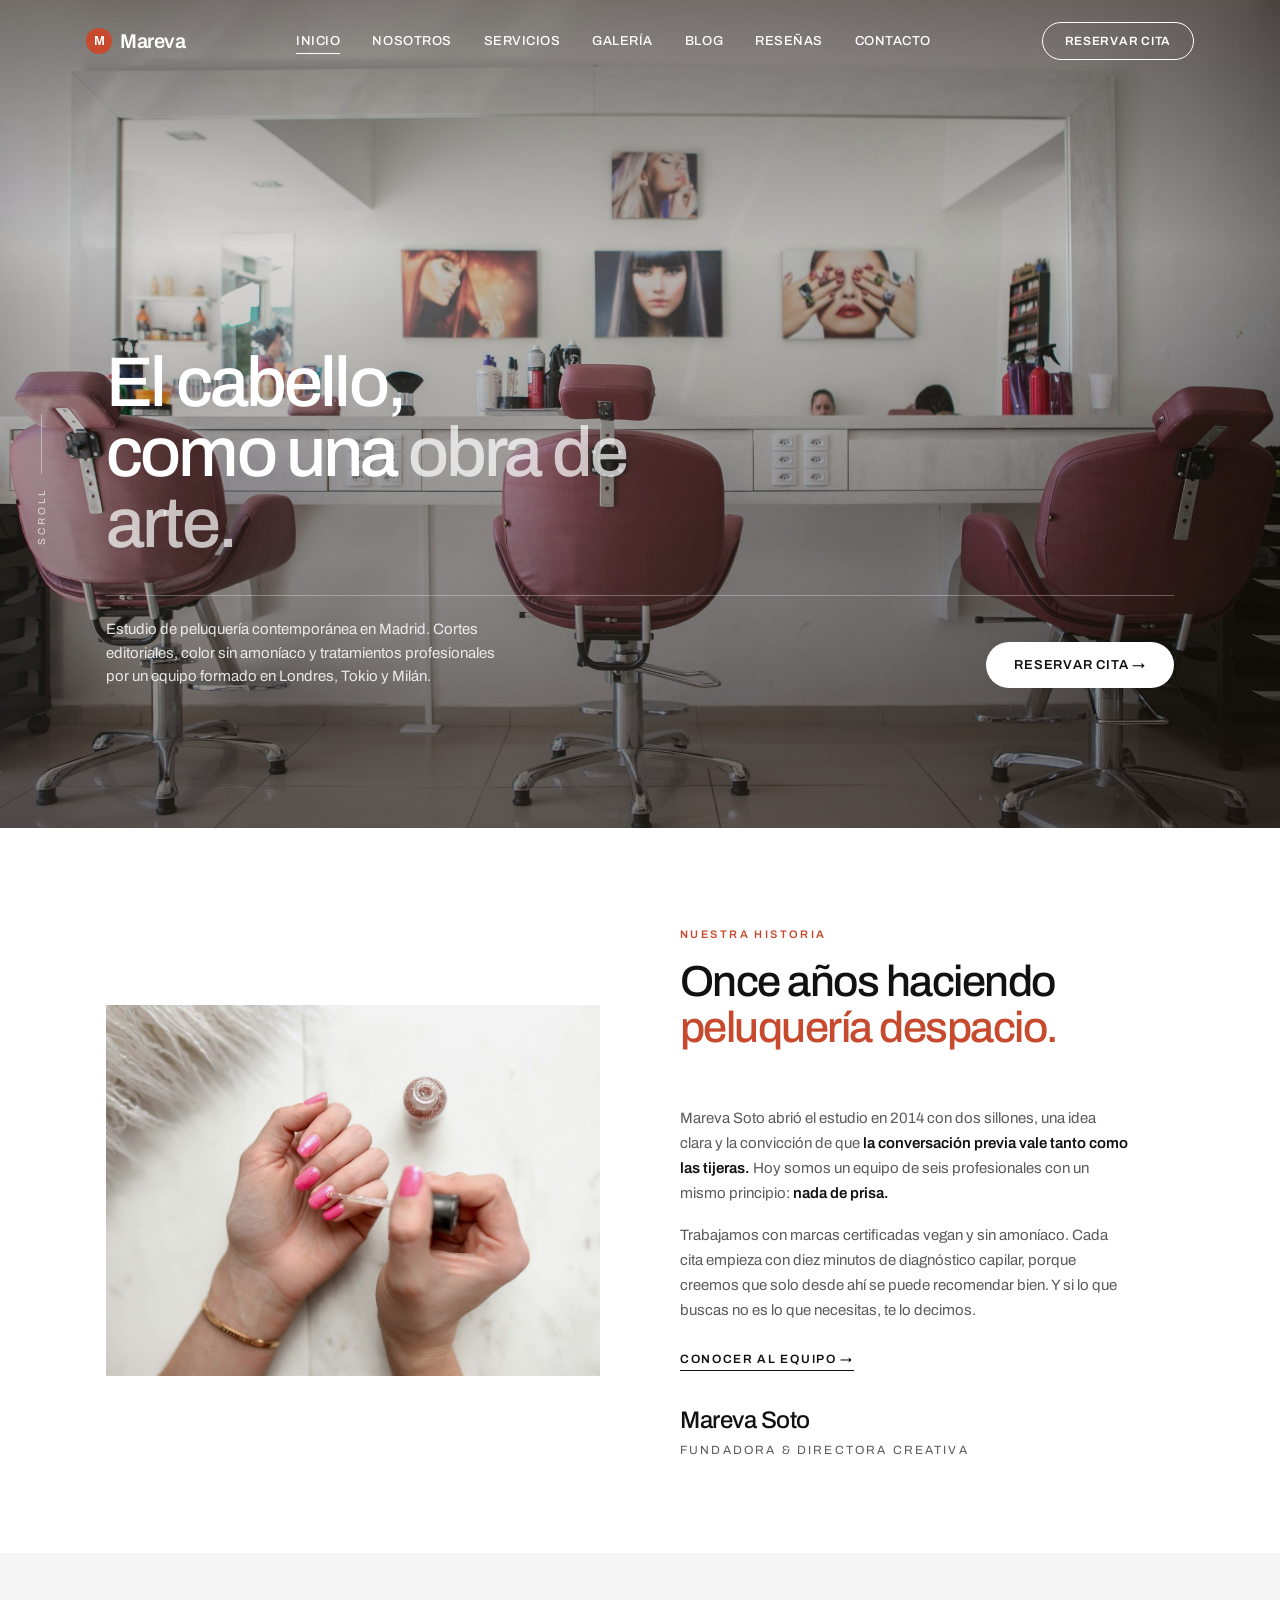
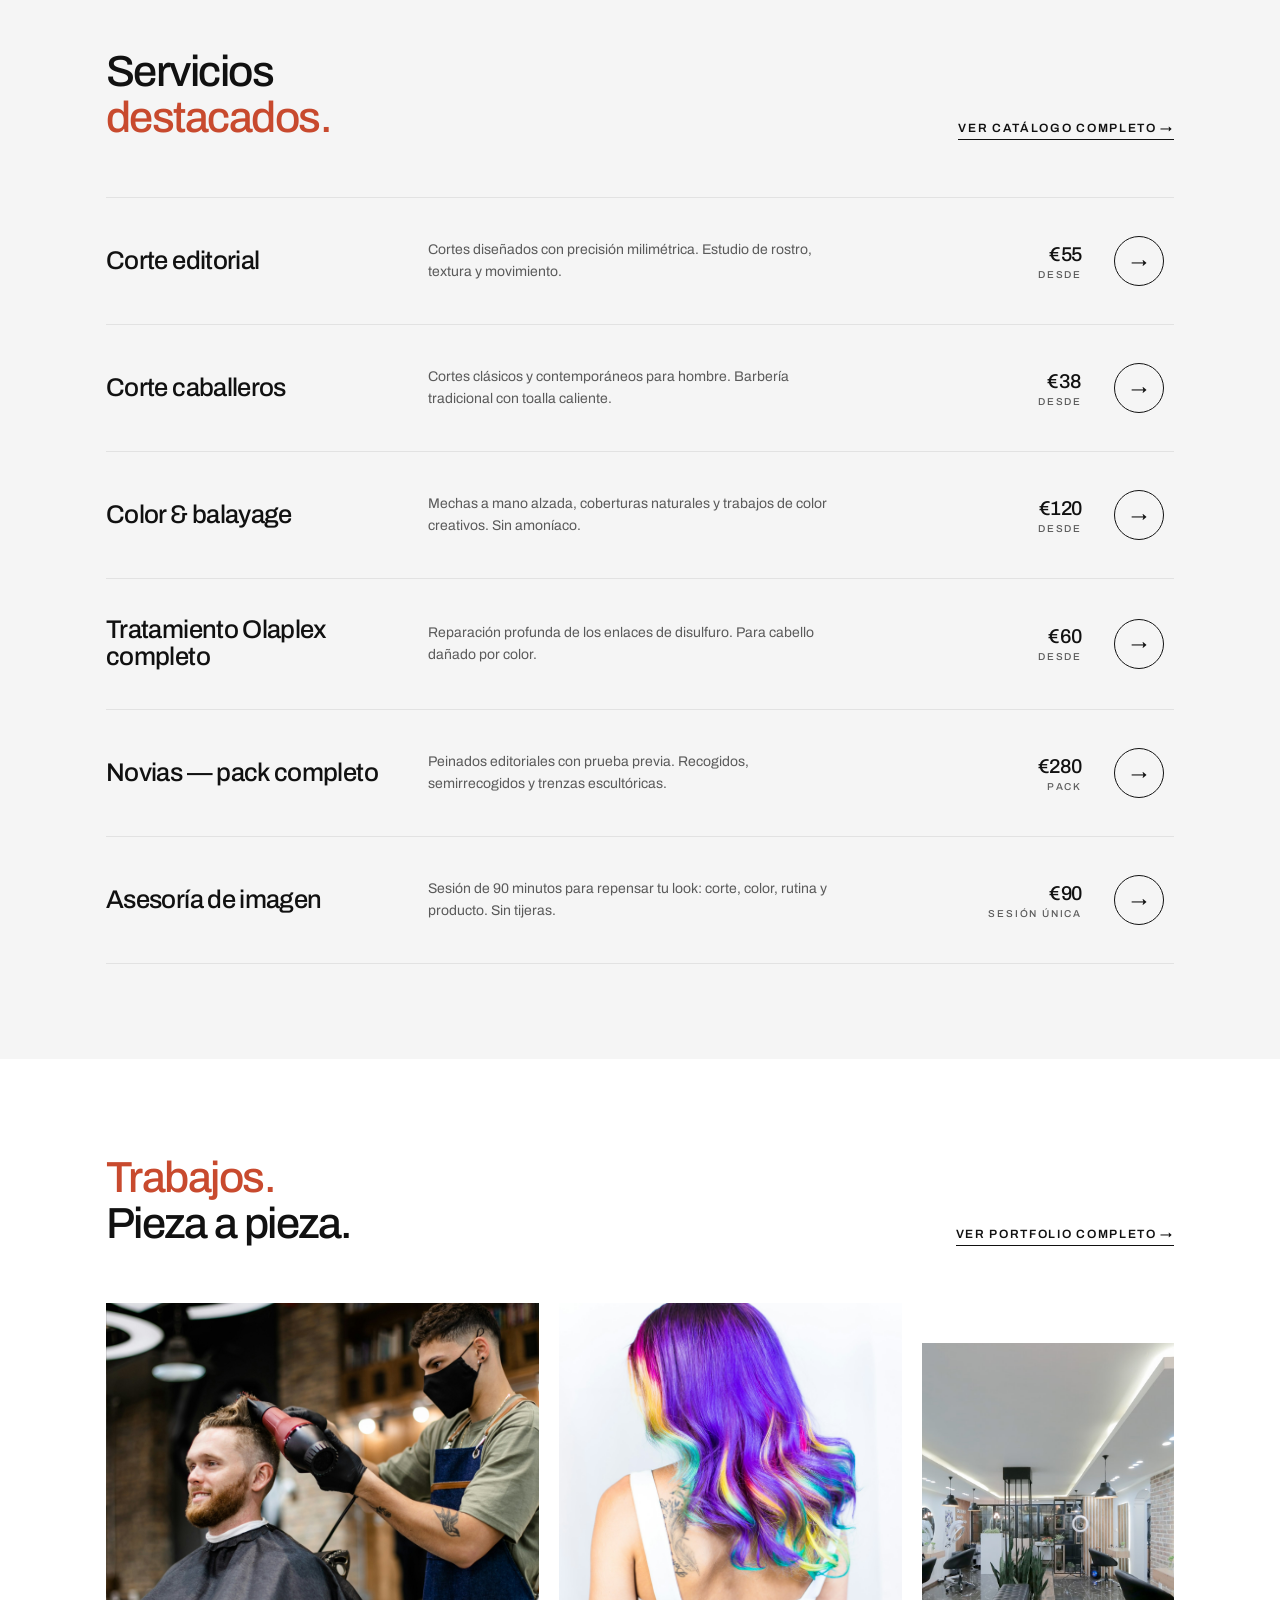
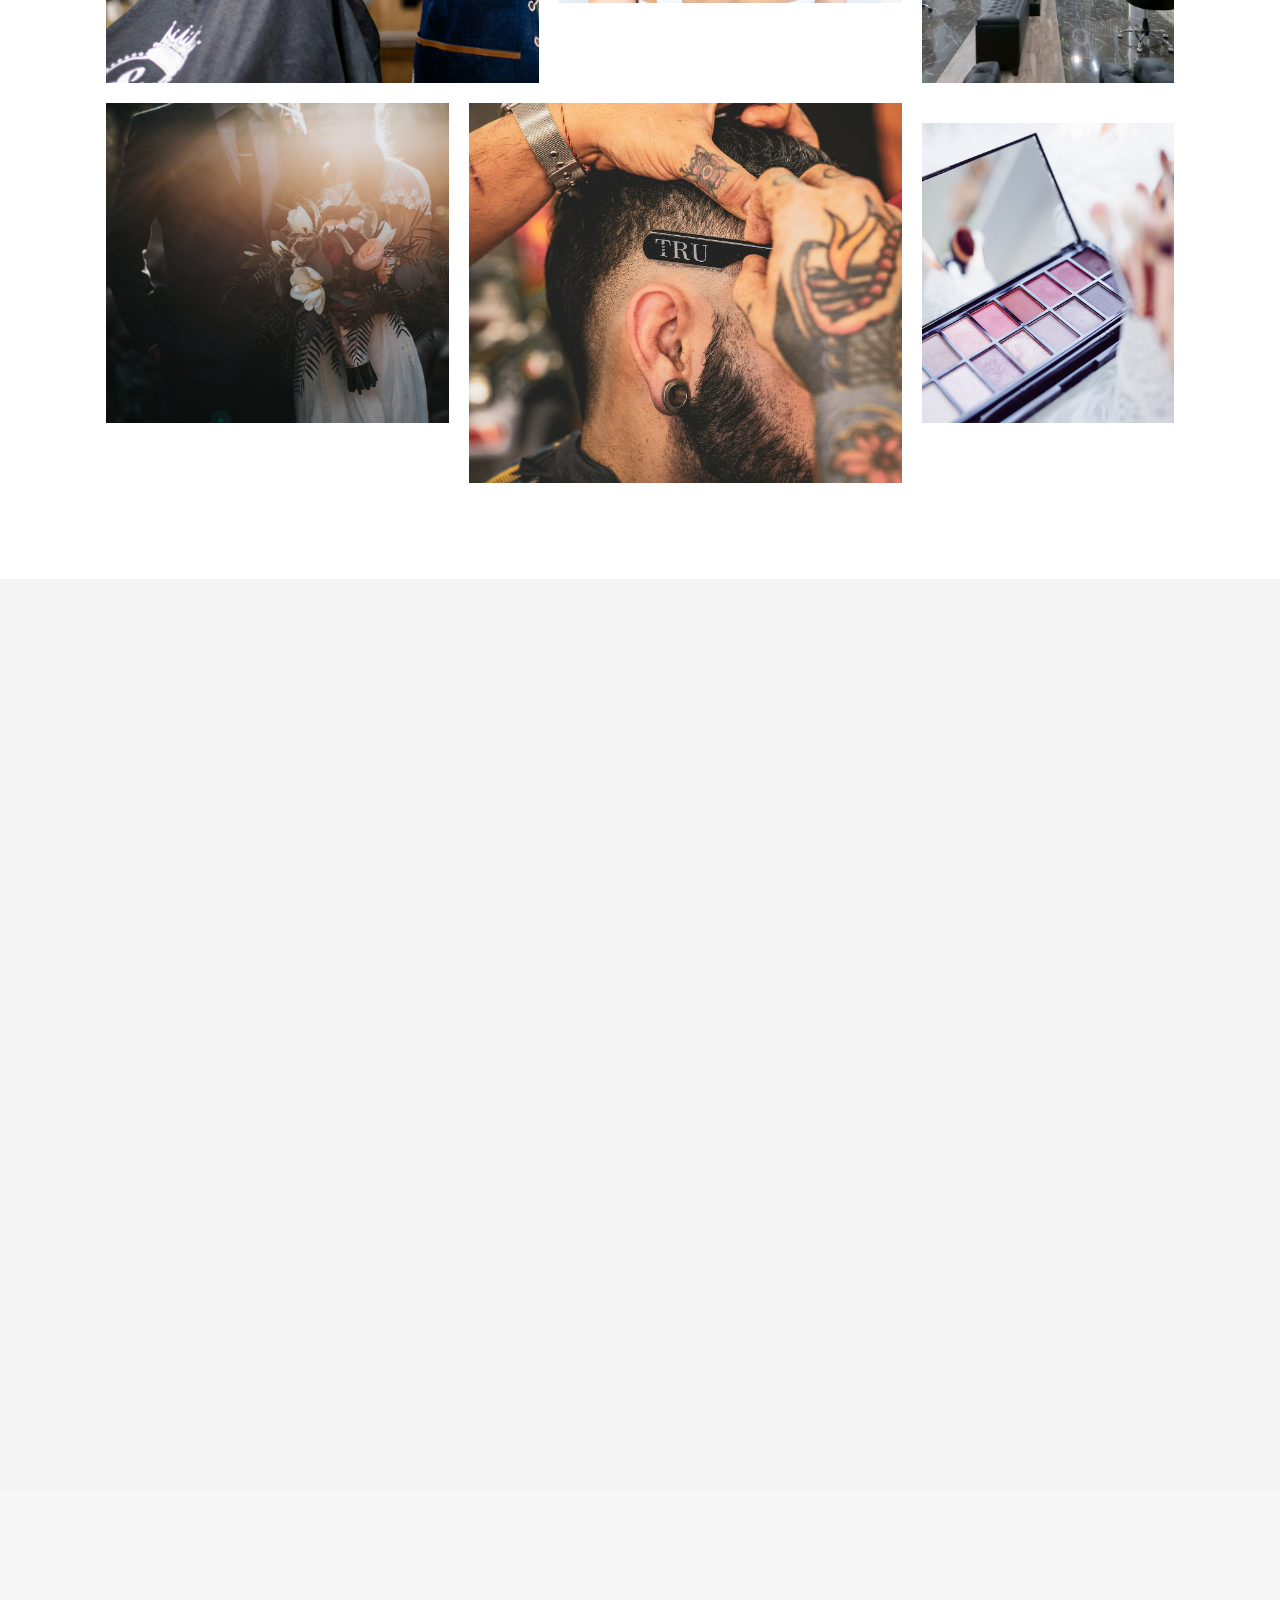
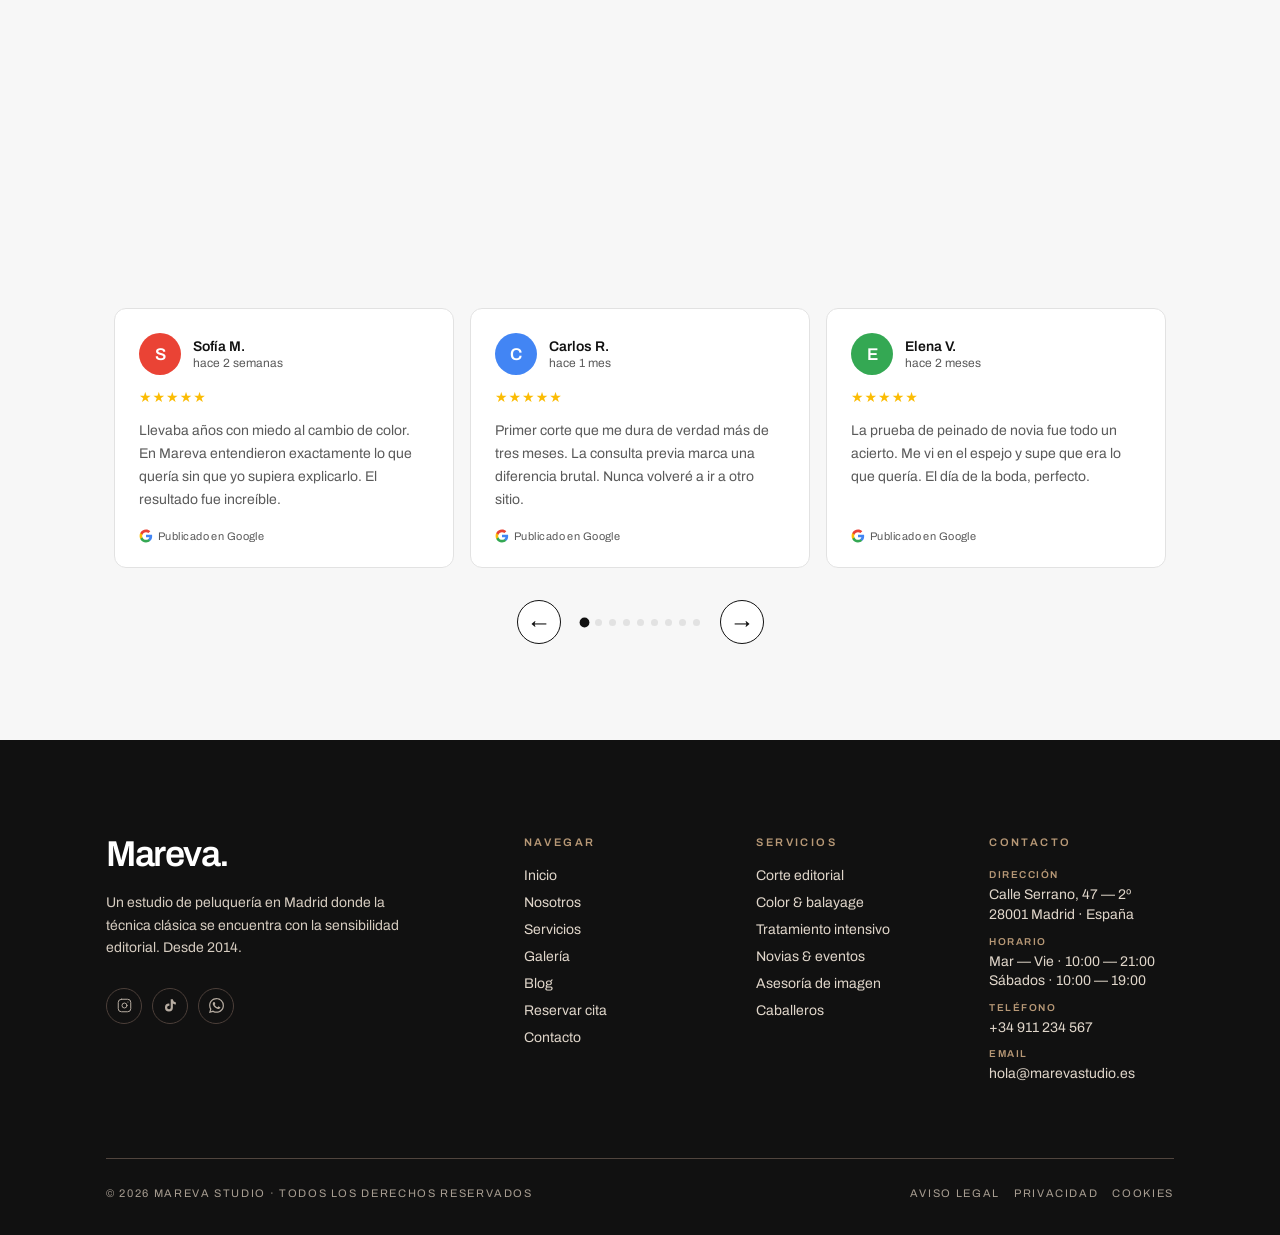
==== commit e7a245c0: "add: version extendida" ====
--- a/index.html
+++ b/index.html
@@ -1,1088 +1,173 @@
-<!doctype html>
+<!DOCTYPE html>
 <html lang="es">
 <head>
-<meta charset="utf-8" />
-<meta name="viewport" content="width=device-width,initial-scale=1" />
-<title>Studio Mareva — Peluquería</title>
+<meta charset="UTF-8" />
+<meta name="viewport" content="width=device-width, initial-scale=1, viewport-fit=cover" />
+<title>Mareva Studio · Peluquería editorial en Madrid</title>
+<meta name="description" content="Estudio de peluquería contemporánea en Madrid. Cortes editoriales, color sin amoníaco, tratamientos profesionales. Sin prisa, sin clichés." />
 <link rel="preconnect" href="https://fonts.googleapis.com">
 <link rel="preconnect" href="https://fonts.gstatic.com" crossorigin>
 <link href="https://fonts.googleapis.com/css2?family=Archivo:wght@300;400;500;600;700&display=swap" rel="stylesheet">
-<style>
-  :root{
-    --bg:        #ffffff;
-    --bg-2:      #f5f5f5;
-    --bg-3:      #ebebeb;
-    --ink:       #111111;
-    --ink-2:     #5a5a5a;
-    --line:      #e2e2e2;
-    --accent:    #c84a2e;
-    --display: "Archivo", system-ui, sans-serif;
-    --sans:    "Archivo", system-ui, sans-serif;
-  }
-
-  *{box-sizing:border-box;margin:0;padding:0}
-  html,body{color:var(--ink);font-family:var(--sans);font-weight:400;-webkit-font-smoothing:antialiased}
-  body{
-    overflow-x:hidden;
-    background-color:var(--bg);
-    background-image:
-      linear-gradient(oklch(0 0 0 / 0.55), oklch(0 0 0 / 0.55)),
-      url('hero.png');
-    background-attachment:fixed;
-    background-size:cover;
-    background-position:center;
-  }
-  .inner{max-width:1180px;margin:0 auto;width:100%}
-  img{display:block;max-width:100%}
-  a{color:inherit;text-decoration:none}
-  button{font:inherit;color:inherit;background:none;border:0;cursor:pointer;touch-action:manipulation}
-  a{touch-action:manipulation}
-  .modal-card,.service-row,.post,.gal,.testimonio-card{touch-action:manipulation}
-  ::selection{background:var(--accent);color:var(--bg)}
-
-  /* ============ TOP NAV ============ */
-  .topbar{
-    position:fixed;top:0;left:0;right:0;z-index:50;
-    transition: background .3s, color .3s, padding .3s;
-    color:var(--bg);
-  }
-  .topbar-inner{
-    max-width:1180px;margin:0 auto;
-    display:flex;align-items:center;justify-content:space-between;
-    padding:22px 36px;
-    transition: padding .3s;
-  }
-  .topbar.scrolled{
-    background:var(--bg);color:var(--ink);
-    border-bottom:1px solid var(--line);
-  }
-  .topbar.scrolled .topbar-inner{padding:14px 36px}
-  .brand{
-    font-family:var(--sans);font-weight:600;
-    font-size:20px;letter-spacing:-0.02em;
-  }
-  .nav{display:flex;gap:34px;align-items:center}
-  .nav a{
-    font-size:13px;font-weight:500;letter-spacing:0.04em;
-    position:relative;padding:6px 0;text-transform:uppercase;
-  }
-  .nav a::after{
-    content:"";position:absolute;left:0;bottom:0;height:1px;width:0;
-    background:currentColor;transition:width .25s;
-  }
-  .nav a:hover::after, .nav a.active::after{width:100%}
-  .nav-cta{
-    padding:11px 22px;border:1px solid currentColor;
-    border-radius:999px;font-size:12px;font-weight:600;
-    letter-spacing:0.06em;text-transform:uppercase;
-    transition: background .2s, color .2s;
-  }
-  .topbar.scrolled .nav-cta:hover{background:var(--ink);color:var(--bg)}
-  .topbar:not(.scrolled) .nav-cta:hover{background:var(--bg);color:var(--ink)}
-
-  /* ============ HERO — imagen completa, top contra navbar ============ */
-  .hero{
-    position:relative;
-    width:100%;height:92vh;min-height:620px;
-    overflow:hidden;
-  }
-  .hero-img{
-    position:absolute;inset:0;
-    background:
-      linear-gradient(180deg, oklch(0.22 0.02 50 / 0.55) 0%, oklch(0.22 0.02 50 / 0.15) 30%, oklch(0.22 0.02 50 / 0.6) 100%),
-      url('hero.png');
-    background-size: cover;
-    background-position: center;
-    transform-origin: center center;
-  }
-  .hero-content{
-    position:absolute;inset:0;
-    display:flex;flex-direction:column;justify-content:flex-end;
-    max-width:1180px;margin:0 auto;
-    padding: 0 56px 140px;
-    color:var(--bg);
-  }
-  .hero h1{
-    font-family:var(--display);
-    font-weight:500;
-    font-size: clamp(40px, 5.5vw, 88px);
-    line-height: 1;
-    letter-spacing: -0.04em;
-    max-width: 14ch;
-  }
-  .hero h1 em{font-style:normal;color:oklch(1 0 0 / 0.7)}
-  .hero-bottom{
-    margin-top:36px;
-    display:flex;justify-content:space-between;align-items:end;
-    border-top:1px solid oklch(1 0 0 / 0.3);padding-top:22px;
-  }
-  .hero-bottom p{
-    max-width:46ch;font-size:15px;line-height:1.55;
-    color:oklch(1 0 0 / 0.85);
-  }
-  .hero-cta{
-    display:inline-flex;align-items:center;gap:12px;
-    padding:16px 28px;background:var(--bg);color:var(--ink);
-    border-radius:999px;font-size:13px;font-weight:600;
-    letter-spacing:0.06em;text-transform:uppercase;
-    transition: transform .2s, background .2s, color .2s;
-  }
-  .hero-cta:hover{background:var(--accent);color:var(--bg);transform:translateY(-2px)}
-
-  .scroll-tag{
-    position:absolute;left:36px;top:50%;
-    font-size:10px;letter-spacing:0.3em;
-    text-transform:uppercase;color:oklch(1 0 0 / 0.7);
-    writing-mode:vertical-rl;transform:rotate(180deg);
-  }
-
-  /* ============ SECCIONES — sin eyebrows ============ */
-  section{padding:96px 0;position:relative}
-  section > .inner{padding:0 56px}
-  .section-title{
-    font-family:var(--display);font-weight:500;
-    font-size: clamp(28px, 3.4vw, 52px);
-    line-height:1.05;letter-spacing:-0.035em;
-    margin-bottom:56px;
-    max-width: 16ch;
-  }
-  .section-title em{color:var(--accent);font-style:normal}
-
-  /* ============ NOSOTROS ============ */
-  #nosotros{background:var(--bg)}
-  .about{
-    display:grid;grid-template-columns: 1fr 1fr;gap:80px;align-items:center;
-  }
-  .about-img{
-    aspect-ratio: 4/3;
-    background: url('seccion1.png');
-    background-size:cover;
-    background-position: center;
-    position:relative;
-  }
-  .about-text p{font-size:15px;line-height:1.65;color:var(--ink-2);margin-bottom:18px;max-width:50ch}
-  .about-text p strong{color:var(--ink);font-weight:600}
-  .about-text .signature{
-    font-family:var(--display);font-weight:500;font-size:24px;letter-spacing:-0.02em;
-    color:var(--ink);margin-top:36px;
-  }
-  .about-text .sig-name{
-    font-size:12px;letter-spacing:0.18em;
-    text-transform:uppercase;color:var(--ink-2);margin-top:10px;
-  }
-
-  /* ============ SERVICIOS ============ */
-  #servicios{background:var(--bg-2)}
-  .services-grid{
-    display:flex;flex-direction:column;
-    border-top:1px solid var(--line);
-  }
-  .service-row{
-    display:grid;grid-template-columns: 1.4fr 2fr 1fr 60px;
-    gap:32px;align-items:center;
-    padding:38px 0;border-bottom:1px solid var(--line);
-    cursor:pointer;transition: padding .25s, background .25s;
-    position:relative;
-  }
-  .service-row:hover{padding-left:24px;padding-right:24px;background:var(--bg-3)}
-  .service-row .name{
-    font-family:var(--display);font-weight:500;
-    font-size: clamp(20px, 2vw, 28px);line-height:1.05;letter-spacing:-0.025em;
-    transition:color .25s;
-  }
-  .service-row:hover .name{color:var(--accent)}
-  .service-row .desc{
-    font-size:14px;line-height:1.55;color:var(--ink-2);
-  }
-  .service-row .price{
-    font-family:var(--display);font-weight:500;font-size:20px;text-align:right;letter-spacing:-0.02em;
-  }
-  .service-row .price small{
-    display:block;font-style:normal;font-family:var(--sans);
-    font-size:10px;letter-spacing:0.18em;color:var(--ink-2);text-transform:uppercase;margin-top:4px;
-  }
-  .service-row .arr{
-    width:50px;height:50px;border:1px solid var(--ink);border-radius:50%;
-    display:flex;align-items:center;justify-content:center;
-    transition: background .25s, color .25s, transform .25s;
-  }
-  .service-row:hover .arr{background:var(--ink);color:var(--bg);transform:rotate(-45deg)}
-
-  /* Modal Base */
-  .modal-backdrop{
-    position:fixed;inset:0;z-index:80;
-    background:oklch(0 0 0 / 0.4);
-    backdrop-filter: blur(8px);
-    opacity:0;pointer-events:none;
-    transition:opacity .4s cubic-bezier(0.4, 0, 0.2, 1);
-    display:flex;align-items:center;justify-content:center;
-  }
-  .modal-backdrop.open{opacity:1;pointer-events:auto}
-  
-  /* Desktop Modal (Original) */
-  .modal-desktop{
-    background:var(--bg);width:min(1080px, 90vw);max-height:85vh;overflow:hidden;
-    display:grid;grid-template-columns: 1fr 1.2fr;
-    box-shadow: 0 25px 50px -12px oklch(0 0 0 / 0.25);
-    position: relative;
-    opacity: 0; transform: scale(0.95);
-    transition: all 0.4s cubic-bezier(0.2, 0.8, 0.2, 1);
-  }
-  .modal-backdrop.open .modal-desktop{ opacity: 1; transform: scale(1); }
-  
-  .modal-desktop .m-img{
-    position:relative; overflow:hidden;
-  }
-  .modal-desktop .m-img::before{
-    content:'';position:absolute;inset:-24px;
-    background:var(--svc-img, repeating-linear-gradient(135deg, oklch(0.78 0.04 50) 0 1px, oklch(0.86 0.03 55) 1px 9px));
-    background-size:cover;background-position:center;
-    filter:blur(14px);
-  }
-  .modal-desktop .m-img::after{
-    content:'Foto solo de ejemplo';
-    position:absolute;inset:0;z-index:1;
-    display:flex;align-items:flex-end;justify-content:center;
-    padding-bottom:24px;
-    font-size:10px;letter-spacing:0.2em;text-transform:uppercase;
-    color:oklch(1 0 0 / 0.75);
-    background:linear-gradient(to bottom, transparent 50%, oklch(0 0 0 / 0.35));
-  }
-  .modal-desktop .m-content{ padding: 60px; overflow-y: auto; }
-  .modal-desktop .modal-close{ 
-    position: absolute;
-    top: 24px; right: 24px; 
-    z-index: 100;
-  }
-
-  /* Shared Modal Elements */
-  .modal-body h3{
-    font-family:var(--display);font-weight:500;
-    font-size:36px;line-height:1.05;letter-spacing:-0.03em;margin-bottom:24px;
-  }
-  .modal-body .lead{
-    font-size:16px;line-height:1.6;color:var(--ink-2);margin-bottom:36px;
-  }
-  .modal-body h5{
-    font-size:11px;letter-spacing:0.22em;
-    text-transform:uppercase;color:var(--ink);margin-bottom:16px;font-weight:600;
-  }
-  .modal-body ul{list-style:none;margin-bottom:32px}
-  .modal-body ul li{
-    padding:14px 0;border-bottom:1px solid var(--line);
-    font-size:14px;display:flex;justify-content:space-between;
-  }
-  .modal-body ul li span:last-child{color:var(--ink-2)}
-  
-  .modal-meta{
-    display:grid;grid-template-columns: repeat(3, 1fr);gap:24px;padding:28px 0;
-    border-top:1px solid var(--line);border-bottom:1px solid var(--line);
-    margin-bottom:32px;
-  }
-  .modal-meta div span{display:block;font-size:9px;letter-spacing:0.15em;text-transform:uppercase;color:var(--ink-2);margin-bottom:6px}
-  .modal-meta div strong{font-family:var(--display);font-weight:500;font-size:18px;letter-spacing:-0.02em}
-  
-  .modal-cta{
-    display:flex;align-items:center;justify-content:center;gap:10px;
-    padding:20px 32px;background:var(--ink);color:var(--bg);
-    border-radius:999px;font-size:13px;font-weight:600;
-    letter-spacing:0.06em;text-transform:uppercase;
-    transition:background .2s, transform .2s;
-  }
-  .modal-cta:hover{background:var(--accent);transform: translateY(-2px);}
-  
-  .modal-close{
-    width:40px;height:40px;border-radius:50%;border:1px solid var(--line);
-    background: var(--bg);
-    display:flex;align-items:center;justify-content:center;
-    transition:background .2s, color .2s;
-  }
-  .modal-close:hover{background:var(--ink);color:var(--bg);border-color:var(--ink)}
-
-  /* Mobile Flip Card (Hidden by default) */
-  .modal-mobile-wrap { display: none; }
-
-  #galeria{background:var(--bg)}
-  /* ============ GALER\u00cdA — im\u00e1genes ALTAS ============ */
-  .gallery-wrap{
-    display:grid;grid-template-columns: repeat(12, 1fr);gap:20px;
-  }
-  .gal{
-    background:var(--bg-3);overflow:hidden;position:relative;
-    background-size: cover;
-    background-position: center;
-    transition: transform .4s ease;
-  }
-  .gal:hover{transform:translateY(-6px)}
-  .gal-1{grid-column: span 5; height: 380px; background-image: url('galeria1.png')}
-  .gal-2{grid-column: span 4; height: 300px; background-image: url('galeria2.png')}
-  .gal-3{grid-column: span 3; height: 340px; margin-top:40px; background-image: url('galeria3.png')}
-  .gal-4{grid-column: span 4; height: 320px; background-image: url('galeria4.png')}
-  .gal-5{grid-column: span 5; height: 380px; background-image: url('galeria5.png')}
-  .gal-6{grid-column: span 3; height: 300px; margin-top:20px; background-image: url('galeria6.png')}
-
-  /* ============ BLOG ============ */
-  #blog{background:var(--bg-2)}
-  .blog-grid{
-    display:grid;grid-template-columns:repeat(3,1fr);gap:36px;
-  }
-  .post{display:flex;flex-direction:column;cursor:pointer}
-  .post-img{
-    aspect-ratio: 4/5;
-    margin-bottom:24px;overflow:hidden;
-    transition: transform .4s;
-    position:relative;
-  }
-  .post-img::before{
-    content:'';position:absolute;inset:-16px;
-    background:var(--blog-img, repeating-linear-gradient(135deg, oklch(0.78 0.04 50) 0 1px, oklch(0.86 0.03 55) 1px 9px));
-    background-size:cover;background-position:center;
-    filter:blur(12px);
-    transition:transform .4s;
-  }
-  .post-img::after{
-    content:'Foto solo de ejemplo';
-    position:absolute;inset:0;z-index:1;
-    display:flex;align-items:flex-end;justify-content:center;
-    padding-bottom:14px;
-    font-size:9px;letter-spacing:0.18em;text-transform:uppercase;
-    color:oklch(1 0 0 / 0.75);
-    background:linear-gradient(to bottom, transparent 50%, oklch(0 0 0 / 0.35));
-  }
-  .post:hover .post-img::before{transform:scale(1.04)}
-  .post .meta{
-    font-size:11px;letter-spacing:0.18em;
-    text-transform:uppercase;color:var(--ink-2);margin-bottom:12px;
-  }
-  .post h3{
-    font-family:var(--display);font-weight:500;
-    font-size:18px;line-height:1.2;letter-spacing:-0.02em;
-    transition:color .25s;
-  }
-  .post:hover h3{color:var(--accent)}
-  .post p{
-    font-size:14px;line-height:1.6;color:var(--ink-2);margin-top:14px;
-  }
-  .post .read{
-    margin-top:20px;font-size:11px;letter-spacing:0.18em;
-    text-transform:uppercase;color:var(--ink);font-weight:600;
-  }
-
-  /* ============ CONTACTO ============ */
-  #contacto{background:var(--bg)}
-  .contact{
-    display:grid;grid-template-columns: 1.1fr 1fr;gap:80px;align-items:start;
-  }
-  .contact-info h3{
-    font-family:var(--display);font-weight:500;
-    font-size:24px;line-height:1.15;letter-spacing:-0.03em;margin-bottom:28px;
-  }
-  .info-block{
-    display:grid;grid-template-columns: 140px 1fr;gap:24px;
-    padding:22px 0;border-top:1px solid var(--line);
-  }
-  .info-block:last-of-type{border-bottom:1px solid var(--line)}
-  .info-block .k{
-    font-size:11px;letter-spacing:0.2em;
-    text-transform:uppercase;color:var(--ink-2);
-  }
-  .info-block .v{font-size:15px;line-height:1.55}
-  .info-block .v strong{font-family:var(--sans);font-weight:600;font-size:17px;display:block;margin-bottom:6px}
-
-  .contact-form{
-    background:var(--bg);padding:44px;border:1px solid var(--line);
-  }
-  .field{margin-bottom:20px}
-  .field label{
-    display:block;font-size:11px;letter-spacing:0.2em;
-    text-transform:uppercase;color:var(--ink-2);margin-bottom:10px;font-weight:600;
-  }
-  .field input, .field select, .field textarea{
-    width:100%;padding:14px 14px;border:1px solid var(--line);
-    background:var(--bg);font:inherit;font-size:14px;color:var(--ink);
-    transition: border-color .2s, background .2s;outline:none;
-    border-radius:2px;
-    appearance:none;-webkit-appearance:none;-moz-appearance:none;
-  }
-  .field input:focus, .field select:focus, .field textarea:focus{
-    border-color:var(--ink);
-  }
-  .field input::placeholder, .field textarea::placeholder{color:#a0a0a0}
-  .field select{
-    background-image: url("data:image/svg+xml;utf8,<svg xmlns='http://www.w3.org/2000/svg' width='12' height='8' viewBox='0 0 12 8'><path d='M1 1l5 5 5-5' stroke='%23111' stroke-width='1.5' fill='none' stroke-linecap='round' stroke-linejoin='round'/></svg>");
-    background-repeat:no-repeat;
-    background-position: right 14px center;
-    padding-right:40px;
-    cursor:pointer;
-  }
-  .field input[type="date"]{
-    cursor:pointer;
-    font-family:inherit;
-    color:var(--ink);
-  }
-  .field input[type="date"]::-webkit-calendar-picker-indicator{
-    cursor:pointer;
-    opacity:0.6;
-    filter: grayscale(1);
-  }
-  .field input[type="date"]::-webkit-calendar-picker-indicator:hover{opacity:1}
-  .field textarea{resize:vertical;min-height:90px}
-  .row-2{display:grid;grid-template-columns:1fr 1fr;gap:24px}
-  .submit{
-    margin-top:20px;width:100%;padding:18px;background:var(--ink);color:var(--bg);
-    border-radius:999px;font-size:13px;font-weight:600;letter-spacing:0.06em;
-    text-transform:uppercase;transition: background .2s, transform .15s;
-  }
-  .submit:hover{background:var(--accent)}
-  .submit:active{transform:scale(0.99)}
-
-  /* ============ TESTIMONIOS ============ */
-  #testimonios{
-    background:oklch(0.97 0 0 / 0.75);
-    backdrop-filter:blur(6px);
-    -webkit-backdrop-filter:blur(6px);
-  }
-  .testimonios-rating{
-    display:flex;align-items:center;gap:20px;
-    margin-top:32px;margin-bottom:36px;
-    padding-bottom:32px;border-bottom:1px solid var(--line);
-  }
-  .rating-score{
-    font-family:var(--display);font-size:56px;font-weight:500;
-    line-height:1;letter-spacing:-0.04em;
-  }
-  .rating-right{display:flex;flex-direction:column;gap:6px}
-  .rating-stars{color:#fbbc04;font-size:22px;letter-spacing:2px}
-  .rating-count{font-size:13px;color:var(--ink-2)}
-  .rating-google{
-    display:flex;align-items:center;gap:6px;
-    font-size:12px;font-weight:600;letter-spacing:0.05em;color:var(--ink-2);
-  }
-  .rating-google svg{width:18px;height:18px;flex-shrink:0}
-
-  .testimonios-carousel{position:relative;overflow:hidden}
-  .testimonios-track{
-    display:flex;
-    transition:transform .5s cubic-bezier(0.4,0,0.2,1);
-  }
-  .testimonio{
-    flex:0 0 calc(100% / 3);min-width:0;
-    padding:0 8px;
-  }
-  .testimonio-card{
-    background:var(--bg);border:1px solid var(--line);
-    border-radius:12px;padding:24px;
-    display:flex;flex-direction:column;gap:14px;height:100%;
-  }
-  .testimonio-header{display:flex;align-items:center;gap:12px}
-  .testimonio-avatar{
-    width:42px;height:42px;border-radius:50%;flex-shrink:0;
-    display:flex;align-items:center;justify-content:center;
-    font-size:17px;font-weight:600;color:#fff;
-  }
-  .testimonio-meta{display:flex;flex-direction:column;gap:2px;min-width:0}
-  .testimonio-meta strong{font-size:14px;font-weight:600;white-space:nowrap;overflow:hidden;text-overflow:ellipsis}
-  .testimonio-meta time{font-size:12px;color:var(--ink-2)}
-  .testimonio-stars{color:#fbbc04;font-size:14px;letter-spacing:1px}
-  .testimonio-text{font-size:14px;line-height:1.65;color:var(--ink-2);flex:1}
-  .testimonio-source{
-    display:flex;align-items:center;gap:5px;margin-top:4px;
-    font-size:11px;color:var(--ink-2);letter-spacing:0.04em;
-  }
-  .testimonio-source svg{width:14px;height:14px;flex-shrink:0}
-
-  .testimonios-controls{
-    display:flex;align-items:center;justify-content:center;gap:20px;
-    padding:32px 0 0;
-  }
-  .test-btn{
-    width:44px;height:44px;border-radius:50%;border:1px solid var(--ink);
-    display:flex;align-items:center;justify-content:center;font-size:16px;
-    transition:background .2s,color .2s;background:var(--bg);
-  }
-  .test-btn:hover{background:var(--ink);color:var(--bg)}
-  .test-dots{display:flex;gap:7px;align-items:center}
-  .test-dot{
-    width:7px;height:7px;border-radius:50%;
-    background:var(--line);border:0;padding:0;
-    transition:background .25s,transform .25s;cursor:pointer;
-  }
-  .test-dot.active{background:var(--ink);transform:scale(1.4)}
-
-  /* ============ MAPA ============ */
-  .contact-map{
-    margin-top:48px;height:380px;
-    border:1px solid var(--line);overflow:hidden;
-    position:relative;
-  }
-  .contact-map iframe{
-    width:100%;height:100%;border:0;display:block;
-  }
-
-  /* ============ FOOTER ============ */
-  footer{
-    background:var(--ink);color:var(--bg);
-    padding:96px 0 36px;
-  }
-  footer > .inner{padding:0 56px}
-  .footer-grid{
-    display:grid;grid-template-columns: 2fr 1fr 1fr 1fr;gap:48px;margin-bottom:64px;
-  }
-  .footer-brand{font-family:var(--display);font-weight:600;font-size:36px;line-height:1;letter-spacing:-0.04em;margin-bottom:20px}
-  .footer-tag{font-size:14px;line-height:1.6;color:oklch(0.85 0.02 70);max-width:38ch}
-  footer h6{
-    font-size:11px;letter-spacing:0.22em;
-    text-transform:uppercase;color:oklch(0.7 0.06 70);margin-bottom:20px;font-weight:600;
-  }
-  footer ul{list-style:none}
-  footer ul li{margin-bottom:12px;font-size:14px;color:oklch(0.88 0.02 70);transition:color .2s;cursor:pointer}
-  footer ul li:hover{color:var(--bg)}
-  .footer-social{display:flex;gap:10px;margin-top:28px}
-  .footer-social a{
-    width:36px;height:36px;border-radius:50%;
-    border:1px solid oklch(0.38 0.02 50);
-    display:flex;align-items:center;justify-content:center;
-    color:oklch(0.75 0.02 70);
-    transition:background .2s,border-color .2s,color .2s;
-  }
-  .footer-social a:hover{background:var(--bg);border-color:var(--bg);color:var(--ink)}
-  .footer-social svg{width:15px;height:15px}
-  .footer-contact-list{list-style:none}
-  .footer-contact-list li{margin-bottom:10px;font-size:14px;color:oklch(0.88 0.02 70);line-height:1.4}
-  .footer-contact-list li strong{display:block;font-size:13px;font-weight:600;color:oklch(0.7 0.06 70);letter-spacing:0.15em;text-transform:uppercase;font-size:10px;margin-bottom:3px}
-  .footer-bottom{
-    display:flex;justify-content:space-between;align-items:center;
-    padding-top:28px;border-top:1px solid oklch(0.4 0.02 50);
-    font-size:11px;letter-spacing:0.15em;color:oklch(0.7 0.02 70);
-    text-transform:uppercase;
-  }
-
-  /* ============ RESPONSIVE ============ */
-  @media (max-width: 980px){
-    .nav{display:none}
-    .topbar-inner, .topbar.scrolled .topbar-inner{padding:14px 20px}
-    section > .inner{padding:0 24px}
-    section{padding:80px 0}
-    .hero-content{padding:0 24px 48px}
-    .hero-bottom{flex-direction:column;align-items:flex-start;gap:24px}
-    .about{grid-template-columns:1fr;gap:48px}
-    .service-row{grid-template-columns: 1fr 50px;gap:14px}
-    .service-row .desc, .service-row .price{display:none}
-    .gallery-wrap{grid-template-columns:repeat(2,1fr)}
-    .gal{grid-column: span 1 !important;height:460px !important;margin-top:0 !important}
-    .blog-grid{grid-template-columns:1fr}
-    .post-img{aspect-ratio: 16/9}
-    
-    /* Hide Desktop Modal */
-    .modal-desktop { display: none; }
-    
-    /* Show Mobile Flip Card */
-    .modal-mobile-wrap {
-      display: block;
-      width: 100%; height: 100%;
-      display: flex; align-items: center; justify-content: center;
-      position: relative;
-    }
-    
-    .modal-container{
-      perspective: 1500px;
-      width: 90vw;
-      height: 85vh;
-      max-height: 750px;
-      position: relative;
-    }
-
-    .modal-card{
-      width: 100%; height: 100%;
-      position: relative;
-      transform-style: preserve-3d;
-      transition: transform 0.8s cubic-bezier(0.4, 0, 0.2, 1);
-      cursor: pointer;
-    }
-    .modal-card.is-flipped{ transform: rotateY(180deg); }
-
-    .modal-face{
-      position: absolute; inset: 0;
-      -webkit-backface-visibility: hidden;
-      backface-visibility: hidden;
-      background: var(--bg);
-      overflow: hidden;
-      box-shadow: 0 25px 50px -12px oklch(0 0 0 / 0.25);
-      border-radius: 12px;
-    }
-
-    .modal-face-front{ 
-      display: flex; flex-direction: column; 
-      overflow-y: auto;
-      scrollbar-width: none; /* Hide scrollbar for cleaner look */
-    }
-    .modal-face-front::-webkit-scrollbar { display: none; }
-
-    .modal-face-front .modal-img{
-      flex: 0 0 auto;
-      height: 200px;
-      position:relative; overflow:hidden;
-    }
-    .modal-face-front .modal-img::before{
-      content:'';position:absolute;inset:-20px;
-      background:repeating-linear-gradient(135deg, oklch(0.78 0.04 50) 0 1px, oklch(0.86 0.03 55) 1px 9px);
-      filter:blur(12px);
-    }
-    .modal-face-front .modal-img::after{
-      content:'Foto solo de ejemplo';
-      position:absolute;inset:0;z-index:1;
-      display:flex;align-items:flex-end;justify-content:center;
-      padding-bottom:14px;
-      font-size:9px;letter-spacing:0.18em;text-transform:uppercase;
-      color:oklch(1 0 0 / 0.75);
-      background:linear-gradient(to bottom, transparent 40%, oklch(0 0 0 / 0.35));
-    }
-    
-    .modal-face-front .info-bar{
-      padding: 20px 24px; background: var(--ink); color: var(--bg);
-      display: flex; justify-content: space-between; align-items: center;
-      position: sticky; bottom: 0;
-    }
-    .modal-face-front .hint, .modal-face-back .hint{
-      font-size: 10px; text-transform: uppercase; letter-spacing: 0.15em;
-      color: var(--ink-2); text-align: center; width: 100%;
-      margin-top: 24px; opacity: 0.8;
-    }
-    .modal-face-back .hint{ color: oklch(1 0 0 / 0.7); margin-top: 0; }
-    
-    .modal-face-back .info-bar{
-      padding: 20px; background: var(--ink); color: var(--bg);
-      display: flex; flex-direction: column; align-items: center; gap: 8px;
-    }
-    .modal-face-back .info-bar h3{ font-family: var(--display); font-size: 20px; text-align: center; }
-
-    .modal-face-back{
-      transform: rotateY(180deg);
-      display: flex; flex-direction: column;
-      overflow-y: auto;
-    }
-    .modal-face-back .modal-img{
-      flex: 1;
-      height: 100%;
-      position:relative; overflow:hidden;
-    }
-    .modal-face-back .modal-img::before{
-      content:'';position:absolute;inset:-20px;
-      background:var(--svc-img, repeating-linear-gradient(135deg, oklch(0.78 0.04 50) 0 1px, oklch(0.86 0.03 55) 1px 9px));
-      background-size:cover;background-position:center;
-      filter:blur(12px);
-    }
-    .modal-face-back .modal-img::after{
-      content:'Foto solo de ejemplo';
-      position:absolute;inset:0;z-index:1;
-      display:flex;align-items:flex-end;justify-content:center;
-      padding-bottom:20px;
-      font-size:9px;letter-spacing:0.18em;text-transform:uppercase;
-      color:oklch(1 0 0 / 0.75);
-      background:linear-gradient(to bottom, transparent 50%, oklch(0 0 0 / 0.35));
-    }
-    .modal-body{ 
-      padding: 28px 20px 40px; 
-      display: flex;
-      flex-direction: column;
-      flex: 1;
-    }
-    .modal-body h3{ font-size: 24px; margin-bottom: 16px; }
-    .modal-body .lead{ font-size: 14px; margin-bottom: 24px; line-height: 1.5; }
-    .modal-meta{ grid-template-columns: 1fr 1fr; gap: 12px; padding: 20px 0; margin-bottom: 24px; }
-    .modal-meta div:last-child{ grid-column: span 2; margin-top: 4px; border-top: 1px solid var(--line); padding-top: 12px; }
-    .modal-meta div strong{ font-size: 16px; }
-    .modal-body h5{ margin-bottom: 12px; }
-    .modal-body ul{ margin-bottom: 24px; }
-    .modal-body ul li{ padding: 10px 0; font-size: 13px; }
-    .modal-cta{ margin-top: auto; padding: 16px 24px; font-size: 12px; }
-
-    .modal-close-mobile{
-      position: absolute;
-      top: 16px; right: 16px;
-      z-index: 10;
-      background: oklch(1 0 0 / 0.85);
-      backdrop-filter: blur(4px);
-      border: none;
-      border-radius: 50%;
-    }
-
-    .testimonio{flex:0 0 100%;}
-    .testimonios-rating{flex-direction:column;align-items:flex-start;gap:12px}
-    .contact{grid-template-columns:1fr;gap:48px}
-    .contact-map{height:260px;margin-top:32px;}
-    .row-2{grid-template-columns: 1fr; gap: 0;}
-    .footer-grid{grid-template-columns:1fr 1fr;gap:32px}
-    footer{padding:80px 24px 36px}
-  }
-</style>
+<link rel="stylesheet" href="styles.css">
 </head>
-<body>
-
-  <!-- ============ TOP NAV ============ -->
-  <header class="topbar" id="topbar">
-    <div class="topbar-inner">
-    <a href="#inicio" class="brand">Mareva</a>
+<body class="home">
+
+<!-- ============ TOPBAR ============ -->
+<header class="topbar" id="topbar" data-home="true">
+  <div class="topbar-inner">
+    <a href="index.html" class="brand"><span class="brand-mark">M</span> Mareva</a>
     <nav class="nav">
-      <a href="#inicio">Inicio</a>
-      <a href="#nosotros">Nosotros</a>
-      <a href="#servicios">Servicios</a>
-      <a href="#galeria">Galería</a>
-      <a href="#blog">Blog</a>
-      <a href="#testimonios">Reseñas</a>
-      <a href="#contacto">Contacto</a>
+      <a href="index.html" class="active">Inicio</a>
+      <a href="nosotros.html">Nosotros</a>
+      <a href="servicios.html">Servicios</a>
+      <a href="galeria.html">Galería</a>
+      <a href="blog.html">Blog</a>
+      <a href="reservas.html">Reseñas</a>
+      <a href="contacto.html">Contacto</a>
     </nav>
-    <a href="#contacto" class="nav-cta">Reservar cita</a>
-    </div>
-  </header>
-
-  <!-- ============ HERO — imagen completa ============ -->
-  <section class="hero" id="inicio">
-    <div class="hero-img"></div>
-    <span class="scroll-tag">Scroll —</span>
-    <div class="hero-content">
-      <h1>El cabello,<br>como una <em>obra de arte.</em></h1>
-      <div class="hero-bottom">
-        <p>Estudio de peluquería contemporánea en Madrid. Cortes editoriales, color natural y un equipo que se forma cada año en Londres, Tokio y Milán.</p>
-        <a href="#contacto" class="hero-cta">Reservar cita →</a>
-      </div>
-    </div>
-  </section>
-
-  <!-- ============ NOSOTROS ============ -->
-  <section id="nosotros">
-    <div class="inner">
+    <a href="reservas.html" class="nav-cta">Reservar cita</a>
+    <button class="menu-toggle" aria-label="Menú">
+      <span></span><span></span><span></span>
+    </button>
+  </div>
+</header>
+
+<!-- ============ HERO ============ -->
+<section class="hero" id="inicio">
+  <div class="hero-img"></div>
+  <div class="scroll-tag">Scroll</div>
+  <div class="hero-content">
+    <h1>El cabello,<br>como una <em>obra de arte.</em></h1>
+    <div class="hero-bottom">
+      <p>Estudio de peluquería contemporánea en Madrid. Cortes editoriales, color sin amoníaco y tratamientos profesionales por un equipo formado en Londres, Tokio y Milán.</p>
+      <a href="reservas.html" class="hero-cta">Reservar cita →</a>
+    </div>
+  </div>
+</section>
+
+<!-- ============ NOSOTROS ============ -->
+<section id="nosotros">
+  <div class="inner">
     <div class="about">
-      <div class="about-img"></div>
-      <div class="about-text">
-        <h2 class="section-title" style="margin-bottom:32px">Un oficio antiguo, una mirada <em>nueva.</em></h2>
-        <p><strong>Mareva nació en 2014</strong> como un pequeño estudio en el barrio de Salamanca. Hoy es un punto de encuentro para quienes entienden el cabello como una extensión del estilo personal.</p>
-        <p>Trabajamos sin prisas y con productos de origen vegetal. Cada cita empieza con una conversación: leemos el cabello, escuchamos la rutina y proponemos. Solo después tocamos las tijeras.</p>
-        <div class="signature">— Mareva Soto</div>
-        <div class="sig-name">Fundadora &amp; directora creativa</div>
-      </div>
-    </div>
-    </div>
-  </section>
-
-  <!-- ============ SERVICIOS ============ -->
-  <section id="servicios">
-    <div class="inner">
-    <h2 class="section-title">Nuestros <em>servicios.</em></h2>
-    <div class="services-grid" id="services-grid"></div>
-    </div>
-  </section>
-
-  <!-- ============ GALERÍA ============ -->
-  <section id="galeria">
-    <div class="inner">
-    <h2 class="section-title">Trabajo <em>reciente.</em></h2>
-    <div class="gallery-wrap">
-      <div class="gal gal-1"></div>
-      <div class="gal gal-2"></div>
-      <div class="gal gal-3"></div>
-      <div class="gal gal-4"></div>
-      <div class="gal gal-5"></div>
-      <div class="gal gal-6"></div>
-    </div>
-    </div>
-  </section>
-
-  <!-- ============ BLOG ============ -->
-  <section id="blog">
-    <div class="inner">
-    <h2 class="section-title">Blog.</h2>
-    <div class="blog-grid">
-      <article class="post">
-        <div class="post-img" style="--blog-img:url('galeria4.png')"></div>
-        <div class="meta">06 May 2026 · 5 min lectura</div>
-        <h3>Cómo elegir el balayage que de verdad te favorece</h3>
-        <p>Tono de piel, hábitos de lavado, mantenimiento. Una guía sin tecnicismos para entender qué pedirle a tu colorista la próxima vez.</p>
-        <span class="read">Leer artículo →</span>
-      </article>
-      <article class="post">
-        <div class="post-img" style="--blog-img:url('galeria5.png')"></div>
-        <div class="meta">22 Abr 2026 · 7 min lectura</div>
-        <h3>El ritual de los lunes: recuperar el pelo después del verano</h3>
-        <p>Cuatro pasos sencillos, productos que ya tienes en casa, y un par de mascarillas que valen su precio. Sin promesas mágicas.</p>
-        <span class="read">Leer artículo →</span>
-      </article>
-      <article class="post">
-        <div class="post-img" style="--blog-img:url('galeria6.png')"></div>
-        <div class="meta">14 Abr 2026 · 4 min lectura</div>
-        <h3>Los flequillos que veremos esta primavera (y los que no)</h3>
-        <p>Volvemos al curtain bangs, pero con una vuelta de tuerca. Repasamos las cinco variantes que estamos cortando ahora mismo.</p>
-        <span class="read">Leer artículo →</span>
-      </article>
-    </div>
-    </div>
-  </section>
-
-  <!-- ============ TESTIMONIOS ============ -->
-  <section id="testimonios">
-    <div class="inner">
-    <h2 class="section-title">Lo que dicen <em>nuestras clientas.</em></h2>
-    <div class="testimonios-rating">
-      <div class="rating-score">4.9</div>
+      <div class="about-img reveal-zoom reveal"></div>
+      <div class="about-text reveal">
+        <span class="eyebrow">Nuestra historia</span>
+        <h2 class="section-title" style="margin-top:18px">Once años haciendo <em>peluquería despacio.</em></h2>
+        <p>Mareva Soto abrió el estudio en 2014 con dos sillones, una idea clara y la convicción de que <strong>la conversación previa vale tanto como las tijeras.</strong> Hoy somos un equipo de seis profesionales con un mismo principio: <strong>nada de prisa.</strong></p>
+        <p>Trabajamos con marcas certificadas vegan y sin amoníaco. Cada cita empieza con diez minutos de diagnóstico capilar, porque creemos que solo desde ahí se puede recomendar bien. Y si lo que buscas no es lo que necesitas, te lo decimos.</p>
+        <p style="margin-top:24px"><a href="nosotros.html" style="font-size:12px;letter-spacing:.14em;text-transform:uppercase;font-weight:600;color:var(--ink);border-bottom:1px solid currentColor;padding-bottom:4px">Conocer al equipo →</a></p>
+        <div class="signature">Mareva Soto</div>
+        <div class="sig-name">Fundadora & directora creativa</div>
+      </div>
+    </div>
+  </div>
+</section>
+
+<!-- ============ SERVICIOS ============ -->
+<section id="servicios">
+  <div class="inner">
+    <div class="section-header reveal">
+      <h2 class="section-title">Servicios <em>destacados.</em></h2>
+      <a href="servicios.html" class="section-link">Ver catálogo completo →</a>
+    </div>
+    <div id="services-grid" class="services-grid stagger reveal"></div>
+  </div>
+</section>
+
+<!-- ============ GALERÍA ============ -->
+<section id="galeria">
+  <div class="inner">
+    <div class="section-header reveal">
+      <h2 class="section-title"><em>Trabajos.</em><br>Pieza a pieza.</h2>
+      <a href="galeria.html" class="section-link">Ver portfolio completo →</a>
+    </div>
+    <div class="gallery-wrap stagger" data-auto="true"></div>
+  </div>
+</section>
+
+<!-- ============ BLOG ============ -->
+<section id="blog">
+  <div class="inner">
+    <div class="section-header reveal">
+      <h2 class="section-title">Diario del <em>estudio.</em></h2>
+      <a href="blog.html" class="section-link">Todos los artículos →</a>
+    </div>
+    <div class="blog-grid stagger" id="blog-preview"></div>
+  </div>
+</section>
+
+<!-- ============ TESTIMONIOS ============ -->
+<section id="testimonios">
+  <div class="inner">
+    <div class="section-header reveal">
+      <div>
+        <span class="eyebrow">Reseñas verificadas</span>
+        <h2 class="section-title" style="margin-top:18px">Lo que dicen <em>de nosotros.</em></h2>
+      </div>
+    </div>
+    <div class="testimonios-rating reveal">
+      <div class="rating-score">4,9</div>
       <div class="rating-right">
         <div class="rating-stars">★★★★★</div>
-        <div class="rating-count">127 reseñas</div>
+        <div class="rating-count">Basado en 127 reseñas</div>
         <div class="rating-google">
-          <svg viewBox="0 0 24 24" fill="none" xmlns="http://www.w3.org/2000/svg">
-            <path d="M22.56 12.25c0-.78-.07-1.53-.2-2.25H12v4.26h5.92c-.26 1.37-1.04 2.53-2.21 3.31v2.77h3.57c2.08-1.92 3.28-4.74 3.28-8.09z" fill="#4285F4"/>
-            <path d="M12 23c2.97 0 5.46-.98 7.28-2.66l-3.57-2.77c-.98.66-2.23 1.06-3.71 1.06-2.86 0-5.29-1.93-6.16-4.53H2.18v2.84C3.99 20.53 7.7 23 12 23z" fill="#34A853"/>
-            <path d="M5.84 14.09c-.22-.66-.35-1.36-.35-2.09s.13-1.43.35-2.09V7.07H2.18C1.43 8.55 1 10.22 1 12s.43 3.45 1.18 4.93l3.66-2.84z" fill="#FBBC05"/>
-            <path d="M12 5.38c1.62 0 3.06.56 4.21 1.64l3.15-3.15C17.45 2.09 14.97 1 12 1 7.7 1 3.99 3.47 2.18 7.07l3.66 2.84c.87-2.6 3.3-4.53 6.16-4.53z" fill="#EA4335"/>
-          </svg>
+          <svg viewBox="0 0 24 24" fill="none"><path d="M22.56 12.25c0-.78-.07-1.53-.2-2.25H12v4.26h5.92c-.26 1.37-1.04 2.53-2.21 3.31v2.77h3.57c2.08-1.92 3.28-4.74 3.28-8.09z" fill="#4285F4"/><path d="M12 23c2.97 0 5.46-.98 7.28-2.66l-3.57-2.77c-.98.66-2.23 1.06-3.71 1.06-2.86 0-5.29-1.93-6.16-4.53H2.18v2.84C3.99 20.53 7.7 23 12 23z" fill="#34A853"/><path d="M5.84 14.09c-.22-.66-.35-1.36-.35-2.09s.13-1.43.35-2.09V7.07H2.18C1.43 8.55 1 10.22 1 12s.43 3.45 1.18 4.93l3.66-2.84z" fill="#FBBC05"/><path d="M12 5.38c1.62 0 3.06.56 4.21 1.64l3.15-3.15C17.45 2.09 14.97 1 12 1 7.7 1 3.99 3.47 2.18 7.07l3.66 2.84c.87-2.6 3.3-4.53 6.16-4.53z" fill="#EA4335"/></svg>
           Reseñas de Google
         </div>
       </div>
     </div>
-
-    <div class="testimonios-carousel">
-      <div class="testimonios-track" id="test-track">
-        <div class="testimonio">
-          <div class="testimonio-card">
-            <div class="testimonio-header">
-              <div class="testimonio-avatar" style="background:#ea4335">S</div>
-              <div class="testimonio-meta">
-                <strong>Sofía M.</strong>
-                <time>hace 2 semanas</time>
-              </div>
-            </div>
-            <div class="testimonio-stars">★★★★★</div>
-            <p class="testimonio-text">Llevaba años con miedo al cambio de color. En Mareva entendieron exactamente lo que quería sin que yo supiera explicarlo. El resultado fue increíble.</p>
-            <div class="testimonio-source">
-              <svg viewBox="0 0 24 24" fill="none"><path d="M22.56 12.25c0-.78-.07-1.53-.2-2.25H12v4.26h5.92c-.26 1.37-1.04 2.53-2.21 3.31v2.77h3.57c2.08-1.92 3.28-4.74 3.28-8.09z" fill="#4285F4"/><path d="M12 23c2.97 0 5.46-.98 7.28-2.66l-3.57-2.77c-.98.66-2.23 1.06-3.71 1.06-2.86 0-5.29-1.93-6.16-4.53H2.18v2.84C3.99 20.53 7.7 23 12 23z" fill="#34A853"/><path d="M5.84 14.09c-.22-.66-.35-1.36-.35-2.09s.13-1.43.35-2.09V7.07H2.18C1.43 8.55 1 10.22 1 12s.43 3.45 1.18 4.93l3.66-2.84z" fill="#FBBC05"/><path d="M12 5.38c1.62 0 3.06.56 4.21 1.64l3.15-3.15C17.45 2.09 14.97 1 12 1 7.7 1 3.99 3.47 2.18 7.07l3.66 2.84c.87-2.6 3.3-4.53 6.16-4.53z" fill="#EA4335"/></svg>
-              Publicado en Google
-            </div>
-          </div>
-        </div>
-        <div class="testimonio">
-          <div class="testimonio-card">
-            <div class="testimonio-header">
-              <div class="testimonio-avatar" style="background:#4285f4">C</div>
-              <div class="testimonio-meta">
-                <strong>Carlos R.</strong>
-                <time>hace 1 mes</time>
-              </div>
-            </div>
-            <div class="testimonio-stars">★★★★★</div>
-            <p class="testimonio-text">Primer corte que me dura de verdad más de tres meses. La consulta previa marca una diferencia brutal. Nunca volveré a ir a otro sitio.</p>
-            <div class="testimonio-source">
-              <svg viewBox="0 0 24 24" fill="none"><path d="M22.56 12.25c0-.78-.07-1.53-.2-2.25H12v4.26h5.92c-.26 1.37-1.04 2.53-2.21 3.31v2.77h3.57c2.08-1.92 3.28-4.74 3.28-8.09z" fill="#4285F4"/><path d="M12 23c2.97 0 5.46-.98 7.28-2.66l-3.57-2.77c-.98.66-2.23 1.06-3.71 1.06-2.86 0-5.29-1.93-6.16-4.53H2.18v2.84C3.99 20.53 7.7 23 12 23z" fill="#34A853"/><path d="M5.84 14.09c-.22-.66-.35-1.36-.35-2.09s.13-1.43.35-2.09V7.07H2.18C1.43 8.55 1 10.22 1 12s.43 3.45 1.18 4.93l3.66-2.84z" fill="#FBBC05"/><path d="M12 5.38c1.62 0 3.06.56 4.21 1.64l3.15-3.15C17.45 2.09 14.97 1 12 1 7.7 1 3.99 3.47 2.18 7.07l3.66 2.84c.87-2.6 3.3-4.53 6.16-4.53z" fill="#EA4335"/></svg>
-              Publicado en Google
-            </div>
-          </div>
-        </div>
-        <div class="testimonio">
-          <div class="testimonio-card">
-            <div class="testimonio-header">
-              <div class="testimonio-avatar" style="background:#34a853">E</div>
-              <div class="testimonio-meta">
-                <strong>Elena V.</strong>
-                <time>hace 2 meses</time>
-              </div>
-            </div>
-            <div class="testimonio-stars">★★★★★</div>
-            <p class="testimonio-text">La prueba de peinado de novia fue todo un acierto. Me vi en el espejo y supe que era lo que quería. El día de la boda, perfecto.</p>
-            <div class="testimonio-source">
-              <svg viewBox="0 0 24 24" fill="none"><path d="M22.56 12.25c0-.78-.07-1.53-.2-2.25H12v4.26h5.92c-.26 1.37-1.04 2.53-2.21 3.31v2.77h3.57c2.08-1.92 3.28-4.74 3.28-8.09z" fill="#4285F4"/><path d="M12 23c2.97 0 5.46-.98 7.28-2.66l-3.57-2.77c-.98.66-2.23 1.06-3.71 1.06-2.86 0-5.29-1.93-6.16-4.53H2.18v2.84C3.99 20.53 7.7 23 12 23z" fill="#34A853"/><path d="M5.84 14.09c-.22-.66-.35-1.36-.35-2.09s.13-1.43.35-2.09V7.07H2.18C1.43 8.55 1 10.22 1 12s.43 3.45 1.18 4.93l3.66-2.84z" fill="#FBBC05"/><path d="M12 5.38c1.62 0 3.06.56 4.21 1.64l3.15-3.15C17.45 2.09 14.97 1 12 1 7.7 1 3.99 3.47 2.18 7.07l3.66 2.84c.87-2.6 3.3-4.53 6.16-4.53z" fill="#EA4335"/></svg>
-              Publicado en Google
-            </div>
-          </div>
-        </div>
-        <div class="testimonio">
-          <div class="testimonio-card">
-            <div class="testimonio-header">
-              <div class="testimonio-avatar" style="background:#9c27b0">M</div>
-              <div class="testimonio-meta">
-                <strong>Marta L.</strong>
-                <time>hace 3 meses</time>
-              </div>
-            </div>
-            <div class="testimonio-stars">★★★★★</div>
-            <p class="testimonio-text">Tenía el pelo muy dañado por el tinte en casa. Después del tratamiento K18 cambió completamente la textura. Lo noté desde el primer lavado.</p>
-            <div class="testimonio-source">
-              <svg viewBox="0 0 24 24" fill="none"><path d="M22.56 12.25c0-.78-.07-1.53-.2-2.25H12v4.26h5.92c-.26 1.37-1.04 2.53-2.21 3.31v2.77h3.57c2.08-1.92 3.28-4.74 3.28-8.09z" fill="#4285F4"/><path d="M12 23c2.97 0 5.46-.98 7.28-2.66l-3.57-2.77c-.98.66-2.23 1.06-3.71 1.06-2.86 0-5.29-1.93-6.16-4.53H2.18v2.84C3.99 20.53 7.7 23 12 23z" fill="#34A853"/><path d="M5.84 14.09c-.22-.66-.35-1.36-.35-2.09s.13-1.43.35-2.09V7.07H2.18C1.43 8.55 1 10.22 1 12s.43 3.45 1.18 4.93l3.66-2.84z" fill="#FBBC05"/><path d="M12 5.38c1.62 0 3.06.56 4.21 1.64l3.15-3.15C17.45 2.09 14.97 1 12 1 7.7 1 3.99 3.47 2.18 7.07l3.66 2.84c.87-2.6 3.3-4.53 6.16-4.53z" fill="#EA4335"/></svg>
-              Publicado en Google
-            </div>
-          </div>
-        </div>
-        <div class="testimonio">
-          <div class="testimonio-card">
-            <div class="testimonio-header">
-              <div class="testimonio-avatar" style="background:#f57c00">A</div>
-              <div class="testimonio-meta">
-                <strong>Andrea F.</strong>
-                <time>hace 4 meses</time>
-              </div>
-            </div>
-            <div class="testimonio-stars">★★★★★</div>
-            <p class="testimonio-text">Nunca había tenido una asesoría de imagen. Salí con un plan real, referencias concretas y por primera vez entendí mi propio cabello.</p>
-            <div class="testimonio-source">
-              <svg viewBox="0 0 24 24" fill="none"><path d="M22.56 12.25c0-.78-.07-1.53-.2-2.25H12v4.26h5.92c-.26 1.37-1.04 2.53-2.21 3.31v2.77h3.57c2.08-1.92 3.28-4.74 3.28-8.09z" fill="#4285F4"/><path d="M12 23c2.97 0 5.46-.98 7.28-2.66l-3.57-2.77c-.98.66-2.23 1.06-3.71 1.06-2.86 0-5.29-1.93-6.16-4.53H2.18v2.84C3.99 20.53 7.7 23 12 23z" fill="#34A853"/><path d="M5.84 14.09c-.22-.66-.35-1.36-.35-2.09s.13-1.43.35-2.09V7.07H2.18C1.43 8.55 1 10.22 1 12s.43 3.45 1.18 4.93l3.66-2.84z" fill="#FBBC05"/><path d="M12 5.38c1.62 0 3.06.56 4.21 1.64l3.15-3.15C17.45 2.09 14.97 1 12 1 7.7 1 3.99 3.47 2.18 7.07l3.66 2.84c.87-2.6 3.3-4.53 6.16-4.53z" fill="#EA4335"/></svg>
-              Publicado en Google
-            </div>
-          </div>
-        </div>
-        <div class="testimonio">
-          <div class="testimonio-card">
-            <div class="testimonio-header">
-              <div class="testimonio-avatar" style="background:#00897b">I</div>
-              <div class="testimonio-meta">
-                <strong>Isabel G.</strong>
-                <time>hace 5 meses</time>
-              </div>
-            </div>
-            <div class="testimonio-stars">★★★★★</div>
-            <p class="testimonio-text">El ambiente es especial. No hay prisa, te escuchan y el resultado habla por sí solo. Llevo dos años viniendo y no me planteo cambiar.</p>
-            <div class="testimonio-source">
-              <svg viewBox="0 0 24 24" fill="none"><path d="M22.56 12.25c0-.78-.07-1.53-.2-2.25H12v4.26h5.92c-.26 1.37-1.04 2.53-2.21 3.31v2.77h3.57c2.08-1.92 3.28-4.74 3.28-8.09z" fill="#4285F4"/><path d="M12 23c2.97 0 5.46-.98 7.28-2.66l-3.57-2.77c-.98.66-2.23 1.06-3.71 1.06-2.86 0-5.29-1.93-6.16-4.53H2.18v2.84C3.99 20.53 7.7 23 12 23z" fill="#34A853"/><path d="M5.84 14.09c-.22-.66-.35-1.36-.35-2.09s.13-1.43.35-2.09V7.07H2.18C1.43 8.55 1 10.22 1 12s.43 3.45 1.18 4.93l3.66-2.84z" fill="#FBBC05"/><path d="M12 5.38c1.62 0 3.06.56 4.21 1.64l3.15-3.15C17.45 2.09 14.97 1 12 1 7.7 1 3.99 3.47 2.18 7.07l3.66 2.84c.87-2.6 3.3-4.53 6.16-4.53z" fill="#EA4335"/></svg>
-              Publicado en Google
-            </div>
-          </div>
-        </div>
-      </div>
-      <div class="testimonios-controls">
-        <button class="test-btn" id="test-prev" aria-label="Anterior">←</button>
-        <div class="test-dots" id="test-dots"></div>
-        <button class="test-btn" id="test-next" aria-label="Siguiente">→</button>
-      </div>
-    </div>
-    </div>
-  </section>
-
-  <!-- ============ CONTACTO ============ -->
-  <section id="contacto">
-    <div class="inner">
-    <h2 class="section-title">Ponte en <em>contacto.</em></h2>
-    <div class="contact">
-      <div class="contact-info">
-        <h3>Hablemos sin prisa.</h3>
-        <div class="info-block">
-          <div class="k">Estudio</div>
-          <div class="v"><strong>Calle Serrano, 47 — 2º</strong>28001 Madrid · España</div>
-        </div>
-        <div class="info-block">
-          <div class="k">Horario</div>
-          <div class="v"><strong>Lun — Vie · 10:00 — 21:00</strong>Sábados · 10:00 — 19:00<br>Domingo · cerrado</div>
-        </div>
-        <div class="info-block">
-          <div class="k">Contacto</div>
-          <div class="v"><strong>+34 911 234 567</strong>hola@marevastudio.es</div>
-        </div>
-        <div class="info-block">
-          <div class="k">Social</div>
-          <div class="v"><strong>@marevastudio</strong>Instagram · TikTok · WhatsApp</div>
-        </div>
-      </div>
-
-      <form class="contact-form" id="contact-form">
-        <div class="field">
-          <label>Nombre completo</label>
-          <input type="text" required placeholder="Tu nombre" />
-        </div>
-        <div class="row-2">
-          <div class="field">
-            <label>Teléfono</label>
-            <input type="tel" required placeholder="+34..." />
-          </div>
-          <div class="field">
-            <label>Email</label>
-            <input type="email" required placeholder="tu@email.com" />
-          </div>
-        </div>
-        <div class="row-2">
-          <div class="field">
-            <label>Servicio</label>
-            <select required>
-              <option value="">Elige uno…</option>
-              <option>Corte editorial</option>
-              <option>Color &amp; balayage</option>
-              <option>Tratamiento</option>
-              <option>Peinado / novias</option>
-              <option>Asesoría de imagen</option>
-              <option>Caballeros</option>
-            </select>
-          </div>
-          <div class="field">
-            <label>Fecha preferida</label>
-            <input type="date" required />
-          </div>
-        </div>
-        <div class="field">
-          <label>Cuéntanos algo más</label>
-          <textarea placeholder="¿Primera vez? ¿Algo que quieras que sepamos sobre tu cabello?"></textarea>
-        </div>
-        <button class="submit" type="submit">Enviar solicitud</button>
-      </form>
-    </div>
-    <div class="contact-map">
-      <iframe
-        src="https://maps.google.com/maps?q=Calle+Serrano+47%2C+Madrid%2C+Spain&t=&z=16&ie=UTF8&iwloc=&output=embed"
-        title="Ubicación Mareva Studio — Calle Serrano 47, Madrid"
-        loading="lazy"
-        allowfullscreen
-        referrerpolicy="no-referrer-when-downgrade">
-      </iframe>
-    </div>
-    </div>
-  </section>
-
-  <!-- ============ FOOTER ============ -->
-  <footer>
-    <div class="inner">
+    <div class="testimonios-carousel reveal">
+      <div class="testimonios-track" id="test-track"></div>
+    </div>
+    <div class="testimonios-controls">
+      <button class="test-btn" id="test-prev" aria-label="Anterior">←</button>
+      <div class="test-dots" id="test-dots"></div>
+      <button class="test-btn" id="test-next" aria-label="Siguiente">→</button>
+    </div>
+  </div>
+</section>
+
+<!-- ============ FOOTER ============ -->
+<footer>
+  <div class="inner">
     <div class="footer-grid">
       <div>
         <div class="footer-brand">Mareva.</div>
         <p class="footer-tag">Un estudio de peluquería en Madrid donde la técnica clásica se encuentra con la sensibilidad editorial. Desde 2014.</p>
         <div class="footer-social">
-          <a href="#" aria-label="Instagram">
-            <svg viewBox="0 0 24 24" fill="none" stroke="currentColor" stroke-width="1.6" stroke-linecap="round" stroke-linejoin="round">
-              <rect x="2" y="2" width="20" height="20" rx="5"/><circle cx="12" cy="12" r="4"/><circle cx="17.5" cy="6.5" r="0.8" fill="currentColor" stroke="none"/>
-            </svg>
-          </a>
-          <a href="#" aria-label="TikTok">
-            <svg viewBox="0 0 24 24" fill="currentColor">
-              <path d="M19.59 6.69a4.83 4.83 0 01-3.77-4.25V2h-3.45v13.67a2.89 2.89 0 01-2.88 2.5 2.89 2.89 0 01-2.89-2.89 2.89 2.89 0 012.89-2.89c.28 0 .54.04.79.1V9.01a6.27 6.27 0 00-.79-.05 6.34 6.34 0 00-6.34 6.34 6.34 6.34 0 006.34 6.34 6.34 6.34 0 006.33-6.34V8.69a8.18 8.18 0 004.78 1.52V6.72a4.85 4.85 0 01-1.01-.03z"/>
-            </svg>
-          </a>
-          <a href="#" aria-label="WhatsApp">
-            <svg viewBox="0 0 24 24" fill="currentColor">
-              <path d="M17.472 14.382c-.297-.149-1.758-.867-2.03-.967-.273-.099-.471-.148-.67.15-.197.297-.767.966-.94 1.164-.173.199-.347.223-.644.075-.297-.15-1.255-.463-2.39-1.475-.883-.788-1.48-1.761-1.653-2.059-.173-.297-.018-.458.13-.606.134-.133.298-.347.446-.52.149-.174.198-.298.298-.497.099-.198.05-.371-.025-.52-.075-.149-.669-1.612-.916-2.207-.242-.579-.487-.5-.669-.51-.173-.008-.371-.01-.57-.01-.198 0-.52.074-.792.372-.272.297-1.04 1.016-1.04 2.479 0 1.462 1.065 2.875 1.213 3.074.149.198 2.096 3.2 5.077 4.487.709.306 1.262.489 1.694.625.712.227 1.36.195 1.871.118.571-.085 1.758-.719 2.006-1.413.248-.694.248-1.289.173-1.413-.074-.124-.272-.198-.57-.347m-5.421 7.403h-.004a9.87 9.87 0 01-5.031-1.378l-.361-.214-3.741.982.998-3.648-.235-.374a9.86 9.86 0 01-1.51-5.26c.001-5.45 4.436-9.884 9.888-9.884 2.64 0 5.122 1.03 6.988 2.898a9.825 9.825 0 012.893 6.994c-.003 5.45-4.437 9.884-9.885 9.884m8.413-18.297A11.815 11.815 0 0012.05 0C5.495 0 .16 5.335.157 11.892c0 2.096.547 4.142 1.588 5.945L.057 24l6.305-1.654a11.882 11.882 0 005.683 1.448h.005c6.554 0 11.89-5.335 11.893-11.893a11.821 11.821 0 00-3.48-8.413z"/>
-            </svg>
-          </a>
+          <a href="#" aria-label="Instagram"><svg viewBox="0 0 24 24" fill="none" stroke="currentColor" stroke-width="1.6" stroke-linecap="round" stroke-linejoin="round"><rect x="2" y="2" width="20" height="20" rx="5"/><circle cx="12" cy="12" r="4"/><circle cx="17.5" cy="6.5" r="0.8" fill="currentColor" stroke="none"/></svg></a>
+          <a href="#" aria-label="TikTok"><svg viewBox="0 0 24 24" fill="currentColor"><path d="M19.59 6.69a4.83 4.83 0 01-3.77-4.25V2h-3.45v13.67a2.89 2.89 0 01-2.88 2.5 2.89 2.89 0 01-2.89-2.89 2.89 2.89 0 012.89-2.89c.28 0 .54.04.79.1V9.01a6.27 6.27 0 00-.79-.05 6.34 6.34 0 00-6.34 6.34 6.34 6.34 0 006.34 6.34 6.34 6.34 0 006.33-6.34V8.69a8.18 8.18 0 004.78 1.52V6.72a4.85 4.85 0 01-1.01-.03z"/></svg></a>
+          <a href="#" aria-label="WhatsApp"><svg viewBox="0 0 24 24" fill="currentColor"><path d="M17.472 14.382c-.297-.149-1.758-.867-2.03-.967-.273-.099-.471-.148-.67.15-.197.297-.767.966-.94 1.164-.173.199-.347.223-.644.075-.297-.15-1.255-.463-2.39-1.475-.883-.788-1.48-1.761-1.653-2.059-.173-.297-.018-.458.13-.606.134-.133.298-.347.446-.52.149-.174.198-.298.298-.497.099-.198.05-.371-.025-.52-.075-.149-.669-1.612-.916-2.207-.242-.579-.487-.5-.669-.51-.173-.008-.371-.01-.57-.01-.198 0-.52.074-.792.372-.272.297-1.04 1.016-1.04 2.479 0 1.462 1.065 2.875 1.213 3.074.149.198 2.096 3.2 5.077 4.487.709.306 1.262.489 1.694.625.712.227 1.36.195 1.871.118.571-.085 1.758-.719 2.006-1.413.248-.694.248-1.289.173-1.413-.074-.124-.272-.198-.57-.347m-5.421 7.403h-.004a9.87 9.87 0 01-5.031-1.378l-.361-.214-3.741.982.998-3.648-.235-.374a9.86 9.86 0 01-1.51-5.26c.001-5.45 4.436-9.884 9.888-9.884 2.64 0 5.122 1.03 6.988 2.898a9.825 9.825 0 012.893 6.994c-.003 5.45-4.437 9.884-9.885 9.884m8.413-18.297A11.815 11.815 0 0012.05 0C5.495 0 .16 5.335.157 11.892c0 2.096.547 4.142 1.588 5.945L.057 24l6.305-1.654a11.882 11.882 0 005.683 1.448h.005c6.554 0 11.89-5.335 11.893-11.893a11.821 11.821 0 00-3.48-8.413z"/></svg></a>
         </div>
       </div>
       <div>
         <h6>Navegar</h6>
         <ul>
-          <li><a href="#inicio">Inicio</a></li>
-          <li><a href="#nosotros">Nosotros</a></li>
-          <li><a href="#servicios">Servicios</a></li>
-          <li><a href="#galeria">Galería</a></li>
-          <li><a href="#blog">Blog</a></li>
-          <li><a href="#testimonios">Reseñas</a></li>
-          <li><a href="#contacto">Reservar cita</a></li>
+          <li><a href="index.html">Inicio</a></li>
+          <li><a href="nosotros.html">Nosotros</a></li>
+          <li><a href="servicios.html">Servicios</a></li>
+          <li><a href="galeria.html">Galería</a></li>
+          <li><a href="blog.html">Blog</a></li>
+          <li><a href="reservas.html">Reservar cita</a></li>
+          <li><a href="contacto.html">Contacto</a></li>
         </ul>
       </div>
       <div>
         <h6>Servicios</h6>
         <ul>
-          <li>Corte editorial</li>
-          <li>Color &amp; balayage</li>
-          <li>Tratamiento intensivo</li>
-          <li>Novias &amp; eventos</li>
-          <li>Asesoría de imagen</li>
-          <li>Caballeros</li>
+          <li><a href="servicios.html#cortes">Corte editorial</a></li>
+          <li><a href="servicios.html#color">Color &amp; balayage</a></li>
+          <li><a href="servicios.html#tratamientos">Tratamiento intensivo</a></li>
+          <li><a href="servicios.html#eventos">Novias &amp; eventos</a></li>
+          <li><a href="servicios.html#asesoria">Asesoría de imagen</a></li>
+          <li><a href="servicios.html#cortes">Caballeros</a></li>
         </ul>
       </div>
       <div>
         <h6>Contacto</h6>
         <ul class="footer-contact-list">
           <li><strong>Dirección</strong>Calle Serrano, 47 — 2º<br>28001 Madrid · España</li>
-          <li><strong>Horario</strong>Lun — Vie · 10:00 — 21:00<br>Sábados · 10:00 — 19:00</li>
+          <li><strong>Horario</strong>Mar — Vie · 10:00 — 21:00<br>Sábados · 10:00 — 19:00</li>
           <li><strong>Teléfono</strong>+34 911 234 567</li>
           <li><strong>Email</strong>hola@marevastudio.es</li>
         </ul>
@@ -1090,319 +175,69 @@
     </div>
     <div class="footer-bottom">
       <span>© 2026 Mareva Studio · Todos los derechos reservados</span>
-      <span>Aviso legal · Privacidad · Cookies</span>
-    </div>
-    </div>
-  </footer>
-
-  <!-- Modal Master -->
-  <div class="modal-backdrop" id="modal-backdrop">
-    
-    <!-- DESKTOP LAYOUT -->
-    <div class="modal-desktop" id="modal-desktop">
-      <button class="modal-close" id="modal-close-desktop" aria-label="Cerrar">✕</button>
-      <div class="m-img" id="m-img-desktop"></div>
-      <div class="m-content">
-        <div class="modal-body">
-          <h3 id="m-name-desktop">—</h3>
-          <p class="lead" id="m-lead-desktop">—</p>
-          <div class="modal-meta">
-            <div><span>Duración</span><strong id="m-time-desktop">—</strong></div>
-            <div><span>Desde</span><strong id="m-price-desktop">—</strong></div>
-            <div><span>Frecuencia</span><strong id="m-freq-desktop">—</strong></div>
+      <div class="footer-bottom-links">
+        <a href="#">Aviso legal</a>
+        <a href="#">Privacidad</a>
+        <a href="#">Cookies</a>
+      </div>
+    </div>
+  </div>
+</footer>
+
+<!-- ============ MODAL SERVICIOS ============ -->
+<div class="modal-backdrop" id="modal-backdrop">
+  <!-- DESKTOP -->
+  <div class="modal-desktop" id="modal-desktop">
+    <button class="modal-close" id="modal-close-desktop" aria-label="Cerrar">✕</button>
+    <div class="m-img" id="m-img-desktop"></div>
+    <div class="m-content">
+      <div class="modal-body">
+        <h3 id="m-name-desktop">—</h3>
+        <p class="lead" id="m-lead-desktop">—</p>
+        <div class="modal-meta">
+          <div><span>Duración</span><strong id="m-time-desktop">—</strong></div>
+          <div><span>Desde</span><strong id="m-price-desktop">—</strong></div>
+          <div><span>Frecuencia</span><strong id="m-freq-desktop">—</strong></div>
+        </div>
+        <h5>Qué incluye</h5>
+        <ul id="m-includes-desktop"></ul>
+        <a href="reservas.html" class="modal-cta">Reservar servicio →</a>
+      </div>
+    </div>
+  </div>
+  <!-- MOBILE FLIP -->
+  <div class="modal-mobile-wrap">
+    <div class="modal-container">
+      <button class="modal-close modal-close-mobile" aria-label="Cerrar">✕</button>
+      <div class="modal-card" id="modal-card">
+        <div class="modal-face modal-face-front">
+          <div class="modal-body">
+            <h3 id="m-name-back">—</h3>
+            <p class="lead" id="m-lead-mobile">—</p>
+            <div class="modal-meta">
+              <div><span>Duración</span><strong id="m-time-mobile">—</strong></div>
+              <div><span>Desde</span><strong id="m-price-mobile">—</strong></div>
+              <div><span>Frecuencia</span><strong id="m-freq-mobile">—</strong></div>
+            </div>
+            <h5>Qué incluye</h5>
+            <ul id="m-includes-mobile"></ul>
+            <a href="reservas.html" class="modal-cta">Reservar servicio →</a>
+            <p class="hint">Toca para ver foto ↺</p>
           </div>
-          <h5>Qué incluye</h5>
-          <ul id="m-includes-desktop"></ul>
-          <a href="#contacto" class="modal-cta">Reservar servicio →</a>
-        </div>
-      </div>
-    </div>
-
-    <!-- MOBILE FLIP CARD LAYOUT -->
-    <div class="modal-mobile-wrap">
-      <div class="modal-container">
-        <button class="modal-close modal-close-mobile" aria-label="Cerrar">✕</button>
-        <div class="modal-card" id="modal-card">
-          <!-- FRONT (Now showing Info) -->
-          <div class="modal-face modal-face-front">
-            <div class="modal-body">
-              <h3 id="m-name-back">—</h3>
-              <p class="lead" id="m-lead-mobile">—</p>
-              <div class="modal-meta">
-                <div><span>Duración</span><strong id="m-time-mobile">—</strong></div>
-                <div><span>Desde</span><strong id="m-price-mobile">—</strong></div>
-                <div><span>Frecuencia</span><strong id="m-freq-mobile">—</strong></div>
-              </div>
-              <h5>Qué incluye</h5>
-              <ul id="m-includes-mobile"></ul>
-              <a href="#contacto" class="modal-cta">Reservar servicio →</a>
-              <p class="hint">Toca para ver foto ↺</p>
-            </div>
+        </div>
+        <div class="modal-face modal-face-back">
+          <div class="modal-img" id="m-img-front"></div>
+          <div class="info-bar">
+            <h3 id="m-name-front">—</h3>
+            <p class="hint">Toca para ver info ↺</p>
           </div>
-          <!-- BACK (Now showing Photo) -->
-          <div class="modal-face modal-face-back">
-            <div class="modal-img" id="m-img-front"></div>
-            <div class="info-bar">
-              <h3 id="m-name-front">—</h3>
-              <p class="hint">Toca para ver info ↺</p>
-            </div>
-          </div>
-        </div>
-      </div>
-    </div>
-  </div>
-
-<script data-cfasync="false" src="/cdn-cgi/scripts/5c5dd728/cloudflare-static/email-decode.min.js"></script><script>
-  // Topbar scroll state + hero zoom progresivo
-  const topbar = document.getElementById('topbar');
-  const heroImg = document.querySelector('.hero-img');
-  const hero    = document.querySelector('.hero');
-  window.addEventListener('scroll', () => {
-    topbar.classList.toggle('scrolled', window.scrollY > 60);
-    const progress = Math.min(window.scrollY / hero.offsetHeight, 1);
-    heroImg.style.transform = `scale(${1 + progress * 0.08})`;
-  });
-
-  // Nav active section indicator
-  const navLinks = document.querySelectorAll('.nav a[href^="#"]');
-  const observer = new IntersectionObserver(entries => {
-    entries.forEach(entry => {
-      if(entry.isIntersecting){
-        navLinks.forEach(l => l.classList.remove('active'));
-        const link = document.querySelector(`.nav a[href="#${entry.target.id}"]`);
-        if(link) link.classList.add('active');
-      }
-    });
-  }, { rootMargin: '-30% 0px -65% 0px' });
-  document.querySelectorAll('section[id]').forEach(s => observer.observe(s));
-
-  const SERVICES = [
-    {
-      name: 'Corte editorial',
-      desc: 'Cortes diseñados con precisión milimétrica. Estudio de rostro, textura y movimiento.',
-      price: '€55', unit: 'desde', time: '60 min', freq: 'Cada 6 — 8 semanas',
-      lead: 'Un corte que entiende tu cara, tu rutina y tu textura. Empezamos con una conversación de 10 minutos: cómo te peinas, cuánto tiempo dedicas, qué referencias miras. De ahí sale un corte hecho a tu medida.',
-      includes: [['Diagnóstico capilar','10 min'],['Lavado con productos veganos','incluido'],['Corte personalizado','40 min'],['Peinado & estilismo final','10 min']]
-    },
-    {
-      name: 'Color & balayage',
-      desc: 'Mechas a mano alzada, coberturas naturales y trabajos de color creativos. Sin amoníaco.',
-      price: '€120', unit: 'desde', time: '2 — 3 h', freq: 'Cada 10 — 14 semanas',
-      lead: 'Color que parece nacido de tu cabello. Trabajamos balayage a mano alzada, baby lights y coberturas tonales con marcas certificadas vegan, sin amoníaco ni aceleradores agresivos.',
-      includes: [['Test de mechón previo','15 min'],['Aplicación a mano alzada','90 — 120 min'],['Tratamiento Olaplex Nº 2','incluido'],['Corte de puntas & peinado','incluido']]
-    },
-    {
-      name: 'Tratamiento intensivo',
-      desc: 'Rituales para hidratar, reparar y devolver brillo. Olaplex, K18 y queratina vegetal.',
-      price: '€45', unit: 'desde', time: '45 min', freq: 'Mensual',
-      lead: 'Diseñamos el ritual según el estado de tu cabello. Olaplex para reparar enlaces de disulfuro, K18 para fibras dañadas por color, y queratina vegetal para brillo y sellado.',
-      includes: [['Diagnóstico de fibra','incluido'],['Mascarilla a medida','20 min'],['Masaje craneal con aceites','10 min'],['Secado & sellado térmico','15 min']]
-    },
-    {
-      name: 'Novias & eventos',
-      desc: 'Peinados editoriales con prueba previa. Recogidos, semirrecogidos y trenzas escultóricas.',
-      price: '€180', unit: 'paquete', time: '2 prueba + día', freq: 'Reserva 3 meses antes',
-      lead: 'Un acompañamiento en dos citas: una prueba con fotografías y un día del evento sin prisas, en el estudio o donde nos pidas. Trabajamos con flores naturales, joyería y velos.',
-      includes: [['Prueba de peinado & foto','90 min'],['Día del evento — peinado','90 min'],['Maquillaje (opcional)','+€110'],['Desplazamiento (opcional)','+€60']]
-    },
-    {
-      name: 'Asesoría de imagen',
-      desc: 'Sesión de 90 minutos para repensar tu look: corte, color, rutina y producto. Sin tijeras.',
-      price: '€90', unit: 'sesión única', time: '90 min', freq: 'Una vez al año',
-      lead: 'Sin tijeras, sin color. Una conversación honesta sobre tu cabello, tu estilo y tu rutina. Salimos con un plan a 6 meses, una lista de productos y un par de referencias visuales.',
-      includes: [['Análisis de cabello & rostro','20 min'],['Moodboard a medida','30 min'],['Plan a 6 meses','20 min'],['Lista de producto recomendado','incluido']]
-    },
-    {
-      name: 'Caballeros',
-      desc: 'Cortes clásicos y contemporáneos para hombre. Barbería tradicional con toalla caliente.',
-      price: '€38', unit: 'desde', time: '45 min', freq: 'Cada 4 semanas',
-      lead: 'Side parts, fades, undercuts y cortes editoriales. Servicio completo con lavado, perfilado de barba opcional y ritual de toalla caliente.',
-      includes: [['Lavado & masaje','10 min'],['Corte personalizado','25 min'],['Perfilado barba (opcional)','+€12'],['Toalla caliente & final','10 min']]
-    },
-  ];
-
-  const grid = document.getElementById('services-grid');
-  grid.innerHTML = SERVICES.map((s, i) => `
-    <div class="service-row" data-i="${i}">
-      <div class="name">${s.name}</div>
-      <div class="desc">${s.desc}</div>
-      <div class="price">${s.price}<small>${s.unit}</small></div>
-      <div class="arr">→</div>
-    </div>
-  `).join('');
-
-  const backdrop = document.getElementById('modal-backdrop');
-  const card = document.getElementById('modal-card');
-  const closeBtns = document.querySelectorAll('.modal-close');
-
-  function openService(i){
-    const s = SERVICES[i];
-    const includesHtml = s.includes.map(([k,v]) => `<li><span>${k}</span><span>${v}</span></li>`).join('');
-
-    // Update Desktop
-    document.getElementById('m-name-desktop').textContent = s.name;
-    document.getElementById('m-lead-desktop').textContent = s.lead;
-    document.getElementById('m-time-desktop').textContent = s.time;
-    document.getElementById('m-price-desktop').textContent = s.price;
-    document.getElementById('m-freq-desktop').textContent = s.freq;
-    document.getElementById('m-includes-desktop').innerHTML = includesHtml;
-
-    // Imagen real por servicio
-    const svcImg = `url('galeria${i + 1}.png')`;
-    document.getElementById('m-img-desktop').style.setProperty('--svc-img', svcImg);
-    document.getElementById('m-img-front').style.setProperty('--svc-img', svcImg);
-
-    // Update Mobile
-    document.getElementById('m-name-front').textContent = s.name;
-    document.getElementById('m-name-back').textContent = s.name;
-    document.getElementById('m-lead-mobile').textContent = s.lead;
-    document.getElementById('m-time-mobile').textContent = s.time;
-    document.getElementById('m-price-mobile').textContent = s.price;
-    document.getElementById('m-freq-mobile').textContent = s.freq;
-    document.getElementById('m-includes-mobile').innerHTML = includesHtml;
-    
-    card.classList.remove('is-flipped');
-    backdrop.classList.add('open');
-    document.body.style.overflow = 'hidden';
-  }
-
-  function closeModal(){
-    backdrop.classList.remove('open');
-    document.body.style.overflow = '';
-    setTimeout(() => card.classList.remove('is-flipped'), 400);
-  }
-
-  grid.addEventListener('click', e => {
-    const row = e.target.closest('.service-row');
-    if (row) openService(+row.dataset.i);
-  });
-
-  card.addEventListener('click', (e) => {
-    if (e.target.closest('.modal-cta')) return;
-    card.classList.toggle('is-flipped');
-  });
-
-  // Close modal when clicking the booking link
-  document.querySelectorAll('.modal-cta').forEach(cta => {
-    cta.addEventListener('click', () => {
-      closeModal();
-    });
-  });
-
-  closeBtns.forEach(btn => {
-    btn.addEventListener('click', e => {
-      e.stopPropagation();
-      closeModal();
-    });
-  });
-
-  backdrop.addEventListener('click', e => { 
-    if (e.target === backdrop) closeModal(); 
-  });
-
-  document.addEventListener('keydown', e => { if (e.key === 'Escape') closeModal(); });
-
-  document.querySelectorAll('a[href^="#"]').forEach(a => {
-    a.addEventListener('click', e => {
-      const id = a.getAttribute('href').slice(1);
-      const t = document.getElementById(id);
-      if (t){
-        e.preventDefault();
-        window.scrollTo({top: t.offsetTop - 60, behavior: 'smooth'});
-      }
-    });
-  });
-
-  // Testimonios carousel — infinite loop
-  (function(){
-    const track    = document.getElementById('test-track');
-    const dotsWrap = document.getElementById('test-dots');
-    const prevBtn  = document.getElementById('test-prev');
-    const nextBtn  = document.getElementById('test-next');
-    const origCards= Array.from(track.querySelectorAll('.testimonio'));
-    const total    = origCards.length;
-    let current = 0, busy = false;
-
-    function pp(){ return window.innerWidth >= 980 ? 3 : 1; }
-
-    function setup(){
-      const n = pp();
-      track.querySelectorAll('.testimonio-clone').forEach(c => c.remove());
-
-      // Prepend clones of last n originals
-      const pre = document.createDocumentFragment();
-      origCards.slice(-n).forEach(c => {
-        const cl = c.cloneNode(true); cl.classList.add('testimonio-clone'); pre.appendChild(cl);
-      });
-      track.insertBefore(pre, track.firstChild);
-
-      // Append clones of first n originals
-      origCards.slice(0, n).forEach(c => {
-        const cl = c.cloneNode(true); cl.classList.add('testimonio-clone'); track.appendChild(cl);
-      });
-
-      track.querySelectorAll('.testimonio').forEach(c => c.style.flex = '0 0 ' + (100/n) + '%');
-      current = n;
-      setPos(false);
-      buildDots();
-    }
-
-    function setPos(animate){
-      const n = pp();
-      track.style.transition = animate ? 'transform .5s cubic-bezier(0.4,0,0.2,1)' : 'none';
-      if(!animate) track.offsetHeight; // force reflow to apply instantly
-      track.style.transform = 'translateX(-' + (current * (100/n)) + '%)';
-    }
-
-    function buildDots(){
-      dotsWrap.innerHTML = '';
-      for(let i = 0; i < total; i++){
-        const d = document.createElement('button');
-        d.className = 'test-dot';
-        d.setAttribute('aria-label', 'Reseña ' + (i+1));
-        d.addEventListener('click', () => { if(!busy) moveTo(pp() + i); });
-        dotsWrap.appendChild(d);
-      }
-      syncDots();
-    }
-
-    function syncDots(){
-      const n = pp();
-      const idx = ((current - n) % total + total) % total;
-      Array.from(dotsWrap.children).forEach((d,j) => d.classList.toggle('active', j === idx));
-    }
-
-    function moveTo(i){
-      busy = true;
-      current = i;
-      setPos(true);
-      syncDots();
-    }
-
-    track.addEventListener('transitionend', e => {
-      if(e.propertyName !== 'transform') return;
-      const n = pp();
-      if(current < n)          { current += total; setPos(false); }
-      else if(current >= n + total){ current -= total; setPos(false); }
-      syncDots();
-      busy = false;
-    });
-
-    prevBtn.addEventListener('click', () => { if(!busy) moveTo(current - 1); });
-    nextBtn.addEventListener('click', () => { if(!busy) moveTo(current + 1); });
-    window.addEventListener('resize', () => { busy = false; setup(); });
-    setup();
-  })();
-
-
-  document.getElementById('contact-form').addEventListener('submit', e => {
-    e.preventDefault();
-    const btn = e.target.querySelector('.submit');
-    const orig = btn.textContent;
-    btn.textContent = 'Enviado · Te llamamos en 24 h';
-    btn.style.background = 'var(--accent)';
-    setTimeout(() => { btn.textContent = orig; btn.style.background=''; e.target.reset(); }, 3500);
-  });
-</script>
+        </div>
+      </div>
+    </div>
+  </div>
+</div>
+
+<script src="data.js"></script>
+<script src="script.js"></script>
 </body>
 </html>
--- a/styles.css
+++ b/styles.css
@@ -0,0 +1,1275 @@
+/* ============================================================
+   Mareva Studio · Estilos compartidos multipágina
+   - Tipografía Archivo · Paleta blanco/ink/terracota
+   - Sistema de animaciones (reveal, stagger, parallax)
+   - Microinteracciones (ripple, magnetic hover, lift)
+   ============================================================ */
+
+:root{
+  --bg:        #ffffff;
+  --bg-2:      #f5f5f5;
+  --bg-3:      #ebebeb;
+  --bg-4:      #e2e2e2;
+  --ink:       #111111;
+  --ink-2:     #5a5a5a;
+  --ink-3:     #8a8a8a;
+  --line:      #e2e2e2;
+  --line-2:    #d6d6d6;
+  --accent:    #c84a2e;
+  --accent-2:  #a83d24;
+  --gold:      #b9923a;
+  --shadow:    0 1px 2px rgba(17,17,17,.04), 0 12px 32px -16px rgba(17,17,17,.18);
+  --shadow-lg: 0 25px 50px -12px rgba(17,17,17,.25);
+  --display: "Archivo", system-ui, sans-serif;
+  --sans:    "Archivo", system-ui, sans-serif;
+  --ease:    cubic-bezier(.22,.61,.36,1);
+}
+
+*{box-sizing:border-box;margin:0;padding:0}
+html{scroll-behavior:smooth}
+html,body{color:var(--ink);font-family:var(--sans);font-weight:400;-webkit-font-smoothing:antialiased}
+body{
+  overflow-x:hidden;
+  background:var(--bg);
+  min-height:100vh;
+}
+body.has-fixed-bg{
+  background-image:
+    linear-gradient(oklch(0 0 0 / .55), oklch(0 0 0 / .55)),
+    var(--page-bg, url('images/photo-1521590832167-7bcbfaa6381f.jpg'));
+  background-attachment:fixed;
+  background-size:cover;
+  background-position:center;
+}
+.inner{max-width:1180px;margin:0 auto;width:100%}
+img{display:block;max-width:100%}
+a{color:inherit;text-decoration:none}
+button{font:inherit;color:inherit;background:none;border:0;cursor:pointer;touch-action:manipulation}
+a{touch-action:manipulation}
+::selection{background:var(--accent);color:var(--bg)}
+
+/* =================== TOPBAR =================== */
+.topbar{
+  position:fixed;top:0;left:0;right:0;z-index:50;
+  transition: background .3s, color .3s, padding .3s, box-shadow .3s;
+  color:var(--bg);
+}
+.topbar-inner{
+  max-width:1180px;margin:0 auto;
+  display:flex;align-items:center;justify-content:space-between;
+  padding:22px 36px;
+  transition: padding .3s;
+}
+.topbar.scrolled{
+  background:var(--bg);color:var(--ink);
+  border-bottom:1px solid var(--line);
+  box-shadow:0 1px 0 rgba(17,17,17,.04);
+}
+.topbar.scrolled .topbar-inner{padding:14px 36px}
+/* Páginas internas (no hero a pantalla completa) ya empiezan con topbar sólido */
+.topbar.is-solid{
+  background:var(--bg);color:var(--ink);
+  border-bottom:1px solid var(--line);
+}
+.topbar.is-solid .topbar-inner{padding:16px 36px}
+.brand{
+  font-family:var(--sans);font-weight:600;
+  font-size:20px;letter-spacing:-0.02em;
+  display:inline-flex;align-items:center;gap:8px;
+}
+.brand-mark{
+  display:inline-block;
+  width:26px;height:26px;border-radius:50%;
+  background:var(--accent);color:#fff;
+  font-size:13px;font-weight:600;letter-spacing:0;
+  display:flex;align-items:center;justify-content:center;
+  transition:transform .3s var(--ease);
+}
+.brand:hover .brand-mark{transform:rotate(-12deg) scale(1.06)}
+.nav{display:flex;gap:32px;align-items:center}
+.nav a{
+  font-size:13px;font-weight:500;letter-spacing:0.04em;
+  position:relative;padding:6px 0;text-transform:uppercase;
+}
+.nav a::after{
+  content:"";position:absolute;left:0;bottom:0;height:1px;width:0;
+  background:currentColor;transition:width .25s;
+}
+.nav a:hover::after, .nav a.active::after{width:100%}
+.nav-cta{
+  padding:11px 22px;border:1px solid currentColor;
+  border-radius:999px;font-size:12px;font-weight:600;
+  letter-spacing:0.06em;text-transform:uppercase;
+  transition: background .2s, color .2s, transform .2s;
+  position:relative;overflow:hidden;
+}
+.topbar.scrolled .nav-cta:hover, .topbar.is-solid .nav-cta:hover{background:var(--ink);color:var(--bg)}
+.topbar:not(.scrolled):not(.is-solid) .nav-cta:hover{background:var(--bg);color:var(--ink)}
+.nav-cta:active{transform:scale(.97)}
+
+/* Burguer menú móvil */
+.menu-toggle{
+  display:none;
+  width:40px;height:40px;border:1px solid currentColor;border-radius:50%;
+  align-items:center;justify-content:center;
+  position:relative;
+}
+.menu-toggle span{
+  width:16px;height:1px;background:currentColor;
+  position:absolute;left:50%;top:50%;transform:translate(-50%,-50%);
+  transition:transform .25s var(--ease), opacity .2s;
+}
+.menu-toggle span:nth-child(1){transform:translate(-50%,-5px)}
+.menu-toggle span:nth-child(3){transform:translate(-50%,5px)}
+.menu-open .menu-toggle span:nth-child(1){transform:translate(-50%,0) rotate(45deg)}
+.menu-open .menu-toggle span:nth-child(2){opacity:0}
+.menu-open .menu-toggle span:nth-child(3){transform:translate(-50%,0) rotate(-45deg)}
+
+/* =================== HERO HOME =================== */
+.hero{
+  position:relative;
+  width:100%;height:92vh;min-height:620px;
+  overflow:hidden;
+}
+.hero-img{
+  position:absolute;inset:0;
+  background:
+    linear-gradient(180deg, oklch(.22 .02 50 / .55) 0%, oklch(.22 .02 50 / .15) 30%, oklch(.22 .02 50 / .6) 100%),
+    var(--hero-img, url('images/photo-1521590832167-7bcbfaa6381f.jpg'));
+  background-size: cover;
+  background-position: center;
+  transform-origin: center center;
+  transition: transform .2s linear;
+}
+.hero-content{
+  position:absolute;inset:0;
+  display:flex;flex-direction:column;justify-content:flex-end;
+  max-width:1180px;margin:0 auto;
+  padding: 0 56px 140px;
+  color:var(--bg);
+}
+.hero h1{
+  font-family:var(--display);
+  font-weight:500;
+  font-size: clamp(40px, 5.5vw, 88px);
+  line-height: 1;
+  letter-spacing: -0.04em;
+  max-width: 14ch;
+  opacity:0;transform:translateY(24px);
+  animation:hero-rise .8s var(--ease) .1s forwards;
+}
+.hero h1 em{font-style:normal;color:oklch(1 0 0 / .7)}
+.hero-bottom{
+  margin-top:36px;
+  display:flex;justify-content:space-between;align-items:end;
+  border-top:1px solid oklch(1 0 0 / .3);padding-top:22px;
+  opacity:0;transform:translateY(16px);
+  animation:hero-rise .8s var(--ease) .35s forwards;
+}
+.hero-bottom p{
+  max-width:46ch;font-size:15px;line-height:1.55;
+  color:oklch(1 0 0 / .85);
+}
+.hero-cta{
+  display:inline-flex;align-items:center;gap:12px;
+  padding:16px 28px;background:var(--bg);color:var(--ink);
+  border-radius:999px;font-size:13px;font-weight:600;
+  letter-spacing:0.06em;text-transform:uppercase;
+  transition: transform .2s, background .2s, color .2s, box-shadow .25s;
+  position:relative;overflow:hidden;
+}
+.hero-cta:hover{background:var(--accent);color:var(--bg);transform:translateY(-2px);box-shadow:0 14px 30px -10px rgba(200,74,46,.45)}
+.hero-cta:active{transform:translateY(0) scale(.98)}
+
+.scroll-tag{
+  position:absolute;left:36px;top:50%;
+  font-size:10px;letter-spacing:0.3em;
+  text-transform:uppercase;color:oklch(1 0 0 / .7);
+  writing-mode:vertical-rl;transform:rotate(180deg);
+  display:flex;align-items:center;gap:14px;
+}
+.scroll-tag::after{
+  content:"";width:1px;height:60px;background:currentColor;opacity:.6;
+  animation:scroll-pulse 2s ease-in-out infinite;
+}
+@keyframes hero-rise{to{opacity:1;transform:translateY(0)}}
+@keyframes scroll-pulse{
+  0%,100%{transform:scaleY(.4);transform-origin:top;opacity:.4}
+  50%{transform:scaleY(1);transform-origin:top;opacity:1}
+}
+
+/* =================== PAGE HEROES (subpáginas) =================== */
+.page-hero{
+  position:relative;
+  padding:180px 0 80px;
+  background:var(--bg-2);
+  overflow:hidden;
+}
+.page-hero.is-dark{
+  background:var(--ink);color:var(--bg);
+}
+.page-hero-bg{
+  position:absolute;inset:0;
+  background:
+    linear-gradient(180deg, rgba(17,17,17,.62), rgba(17,17,17,.4)),
+    var(--page-hero-img, url('images/photo-1560066984-138dadb4c035.jpg'));
+  background-size:cover;background-position:center;
+  z-index:0;will-change:transform;
+}
+.page-hero.is-dark .page-hero-content{position:relative;z-index:1;color:var(--bg)}
+.page-hero-content{
+  max-width:1180px;margin:0 auto;
+  padding:0 56px;position:relative;z-index:1;
+}
+.page-hero .eyebrow{
+  font-size:11px;letter-spacing:.22em;text-transform:uppercase;
+  color:var(--accent);font-weight:600;margin-bottom:18px;
+  display:inline-block;
+}
+.page-hero.is-dark .eyebrow{color:#f1c08e}
+.page-hero h1{
+  font-family:var(--display);font-weight:500;
+  font-size:clamp(36px, 5vw, 76px);
+  line-height:1.02;letter-spacing:-.04em;
+  max-width:18ch;margin-bottom:24px;
+}
+.page-hero h1 em{font-style:normal;color:var(--accent)}
+.page-hero.is-dark h1 em{color:#f1c08e}
+.page-hero p.lead{
+  font-size:16px;line-height:1.6;color:var(--ink-2);
+  max-width:54ch;
+}
+.page-hero.is-dark p.lead{color:oklch(.85 .02 70)}
+.breadcrumb{
+  margin-top:40px;font-size:11px;letter-spacing:.18em;text-transform:uppercase;
+  color:var(--ink-3);display:flex;gap:10px;align-items:center;
+}
+.breadcrumb a{color:var(--ink-2);transition:color .2s}
+.breadcrumb a:hover{color:var(--accent)}
+.breadcrumb span{opacity:.5}
+.page-hero.is-dark .breadcrumb{color:oklch(.7 .02 70)}
+.page-hero.is-dark .breadcrumb a{color:oklch(.85 .02 70)}
+
+/* =================== SECCIONES BASE =================== */
+section{padding:96px 0;position:relative}
+section > .inner{padding:0 56px}
+.section-title{
+  font-family:var(--display);font-weight:500;
+  font-size: clamp(28px, 3.4vw, 52px);
+  line-height:1.05;letter-spacing:-.035em;
+  margin-bottom:56px;
+  max-width: 16ch;
+}
+.section-title em{color:var(--accent);font-style:normal}
+.eyebrow{
+  font-size:11px;letter-spacing:.22em;text-transform:uppercase;
+  color:var(--accent);font-weight:600;
+}
+.section-header{
+  display:flex;justify-content:space-between;align-items:flex-end;
+  gap:40px;margin-bottom:56px;flex-wrap:wrap;
+}
+.section-header .section-title{margin-bottom:0}
+.section-header .section-link{
+  font-size:12px;letter-spacing:.14em;text-transform:uppercase;
+  color:var(--ink);font-weight:600;
+  display:inline-flex;align-items:center;gap:8px;
+  border-bottom:1px solid currentColor;padding-bottom:4px;
+  transition:color .2s, gap .25s var(--ease);
+}
+.section-header .section-link:hover{color:var(--accent);gap:14px}
+
+/* =================== NOSOTROS (about) =================== */
+#nosotros{background:var(--bg)}
+.about{
+  display:grid;grid-template-columns: 1fr 1fr;gap:80px;align-items:center;
+}
+.about-img{
+  aspect-ratio: 4/3;
+  background:
+    linear-gradient(rgba(17,17,17,.05), rgba(17,17,17,.05)),
+    var(--about-img, url('images/photo-1522337660859-02fbefca4702.jpg'));
+  background-size:cover;
+  background-position: center;
+  position:relative;
+  transition: transform .8s var(--ease);
+  overflow:hidden;
+}
+.about-img.reveal.is-visible{transform:scale(1)}
+.about-text p{font-size:15px;line-height:1.65;color:var(--ink-2);margin-bottom:18px;max-width:50ch}
+.about-text p strong{color:var(--ink);font-weight:600}
+.about-text .signature{
+  font-family:var(--display);font-weight:500;font-size:24px;letter-spacing:-.02em;
+  color:var(--ink);margin-top:36px;
+}
+.about-text .sig-name{
+  font-size:12px;letter-spacing:0.18em;
+  text-transform:uppercase;color:var(--ink-2);margin-top:10px;
+}
+
+/* =================== SERVICIOS (lista filas) =================== */
+#servicios{background:var(--bg-2)}
+.services-grid{
+  display:flex;flex-direction:column;
+  border-top:1px solid var(--line);
+}
+.service-row{
+  display:grid;grid-template-columns: 1.4fr 2fr 1fr 60px;
+  gap:32px;align-items:center;
+  padding:38px 0;border-bottom:1px solid var(--line);
+  cursor:pointer;transition: padding .25s var(--ease), background .25s;
+  position:relative;
+}
+.service-row:hover{padding-left:24px;padding-right:24px;background:var(--bg-3)}
+.service-row .name{
+  font-family:var(--display);font-weight:500;
+  font-size: clamp(20px, 2vw, 28px);line-height:1.05;letter-spacing:-.025em;
+  transition:color .25s;
+}
+.service-row:hover .name{color:var(--accent)}
+.service-row .desc{
+  font-size:14px;line-height:1.55;color:var(--ink-2);
+}
+.service-row .price{
+  font-family:var(--display);font-weight:500;font-size:20px;text-align:right;letter-spacing:-.02em;
+}
+.service-row .price small{
+  display:block;font-style:normal;font-family:var(--sans);
+  font-size:10px;letter-spacing:0.18em;color:var(--ink-2);text-transform:uppercase;margin-top:4px;
+}
+.service-row .arr{
+  width:50px;height:50px;border:1px solid var(--ink);border-radius:50%;
+  display:flex;align-items:center;justify-content:center;
+  transition: background .25s, color .25s, transform .25s;
+}
+.service-row:hover .arr{background:var(--ink);color:var(--bg);transform:rotate(-45deg)}
+
+/* Encabezado de categoría dentro de servicios.html */
+.svc-category{
+  font-family:var(--display);font-weight:500;
+  font-size:24px;letter-spacing:-.02em;
+  margin:60px 0 8px;padding-bottom:12px;
+  border-bottom:1px solid var(--line);
+  display:flex;justify-content:space-between;align-items:flex-end;
+  color:var(--ink);
+}
+.svc-category small{
+  font-family:var(--sans);font-weight:500;font-size:11px;
+  letter-spacing:.18em;text-transform:uppercase;color:var(--ink-2);
+}
+.svc-category:first-child{margin-top:0}
+
+/* Add-ons grid */
+.addons-grid{
+  display:grid;grid-template-columns:repeat(3,1fr);gap:20px;
+  margin-top:36px;
+}
+.addon{
+  border:1px solid var(--line);padding:28px;background:var(--bg);
+  transition:border-color .25s, transform .25s var(--ease);
+}
+.addon:hover{border-color:var(--ink);transform:translateY(-3px)}
+.addon h4{
+  font-family:var(--display);font-weight:500;font-size:18px;letter-spacing:-.02em;
+  margin-bottom:8px;
+}
+.addon p{font-size:13px;color:var(--ink-2);line-height:1.55;margin-bottom:14px}
+.addon .addon-price{font-size:11px;letter-spacing:.18em;text-transform:uppercase;color:var(--accent);font-weight:600}
+
+/* Tarjeta regalo / paquetes destacados */
+.giftcard-band{
+  background:var(--ink);color:var(--bg);
+  padding:64px 56px;border-radius:6px;
+  display:grid;grid-template-columns:2fr 1fr;gap:40px;align-items:center;
+  margin-top:80px;position:relative;overflow:hidden;
+}
+.giftcard-band::before{
+  content:"";position:absolute;inset:auto -80px -80px auto;
+  width:280px;height:280px;border-radius:50%;
+  background:radial-gradient(circle, rgba(200,74,46,.5), transparent 70%);
+  filter:blur(40px);
+}
+.giftcard-band h3{
+  font-family:var(--display);font-weight:500;
+  font-size:clamp(28px, 3vw, 38px);letter-spacing:-.03em;line-height:1.1;
+  margin-bottom:14px;
+}
+.giftcard-band p{font-size:15px;line-height:1.55;color:oklch(.85 .02 70);max-width:46ch}
+.giftcard-band .modal-cta{
+  width:fit-content;
+  display:inline-flex;
+  background:var(--accent);
+}
+.giftcard-band .modal-cta:hover{background:#fff;color:var(--ink)}
+
+/* Filas de pase / packs */
+.packs-grid{
+  display:grid;grid-template-columns:repeat(3,1fr);gap:24px;margin-top:40px;
+}
+.pack{
+  border:1px solid var(--line);padding:36px 32px;background:var(--bg);
+  display:flex;flex-direction:column;gap:18px;
+  transition: border-color .25s, transform .25s var(--ease), box-shadow .3s;
+  position:relative;
+}
+.pack:hover{border-color:var(--ink);transform:translateY(-4px);box-shadow:var(--shadow)}
+.pack.featured{border-color:var(--ink);background:var(--ink);color:var(--bg)}
+.pack.featured small{color:oklch(.85 .02 70)}
+.pack.featured .pack-tag{background:var(--accent);color:#fff}
+.pack-tag{
+  position:absolute;top:-10px;left:24px;
+  font-size:10px;letter-spacing:.18em;text-transform:uppercase;
+  background:var(--ink);color:#fff;padding:5px 10px;font-weight:600;
+}
+.pack h4{
+  font-family:var(--display);font-weight:500;font-size:22px;letter-spacing:-.02em;
+}
+.pack .pack-price{
+  font-family:var(--display);font-weight:500;font-size:36px;letter-spacing:-.04em;line-height:1;
+}
+.pack .pack-price small{font-family:var(--sans);font-size:12px;font-weight:500;letter-spacing:.14em;text-transform:uppercase;color:var(--ink-2);display:block;margin-top:4px}
+.pack ul{list-style:none;display:flex;flex-direction:column;gap:8px;font-size:14px;color:var(--ink-2)}
+.pack.featured ul{color:oklch(.88 .02 70)}
+.pack ul li{padding-left:20px;position:relative}
+.pack ul li::before{content:"";position:absolute;left:0;top:9px;width:10px;height:1px;background:var(--accent)}
+.pack .modal-cta{margin-top:auto;width:100%;justify-content:center}
+
+/* Modal Base */
+.modal-backdrop{
+  position:fixed;inset:0;z-index:80;
+  background:oklch(0 0 0 / .4);
+  backdrop-filter: blur(8px);
+  opacity:0;pointer-events:none;
+  transition:opacity .4s cubic-bezier(.4, 0, .2, 1);
+  display:flex;align-items:center;justify-content:center;
+}
+.modal-backdrop.open{opacity:1;pointer-events:auto}
+
+.modal-desktop{
+  background:var(--bg);width:min(1080px, 90vw);max-height:85vh;overflow:hidden;
+  display:grid;grid-template-columns: 1fr 1.2fr;
+  box-shadow: 0 25px 50px -12px oklch(0 0 0 / .25);
+  position: relative;
+  opacity: 0; transform: scale(.95);
+  transition: all .4s cubic-bezier(.2, .8, .2, 1);
+}
+.modal-backdrop.open .modal-desktop{opacity:1;transform:scale(1)}
+
+.modal-desktop .m-img{
+  position:relative;overflow:hidden;
+  background:var(--svc-img, repeating-linear-gradient(135deg, oklch(.78 .04 50) 0 1px, oklch(.86 .03 55) 1px 9px));
+  background-size:cover;background-position:center;
+}
+.modal-desktop .m-img::after{
+  content:'';position:absolute;inset:0;
+  background:linear-gradient(to bottom, transparent 60%, oklch(0 0 0 / .25));
+}
+.modal-desktop .m-content{padding:60px;overflow-y:auto}
+.modal-desktop .modal-close{
+  position:absolute;top:24px;right:24px;z-index:100;
+}
+
+.modal-body h3{
+  font-family:var(--display);font-weight:500;
+  font-size:36px;line-height:1.05;letter-spacing:-.03em;margin-bottom:24px;
+}
+.modal-body .lead{
+  font-size:16px;line-height:1.6;color:var(--ink-2);margin-bottom:36px;
+}
+.modal-body h5{
+  font-size:11px;letter-spacing:.22em;
+  text-transform:uppercase;color:var(--ink);margin-bottom:16px;font-weight:600;
+}
+.modal-body ul{list-style:none;margin-bottom:32px}
+.modal-body ul li{
+  padding:14px 0;border-bottom:1px solid var(--line);
+  font-size:14px;display:flex;justify-content:space-between;
+}
+.modal-body ul li span:last-child{color:var(--ink-2)}
+.modal-meta{
+  display:grid;grid-template-columns: repeat(3, 1fr);gap:24px;padding:28px 0;
+  border-top:1px solid var(--line);border-bottom:1px solid var(--line);
+  margin-bottom:32px;
+}
+.modal-meta div span{display:block;font-size:9px;letter-spacing:.15em;text-transform:uppercase;color:var(--ink-2);margin-bottom:6px}
+.modal-meta div strong{font-family:var(--display);font-weight:500;font-size:18px;letter-spacing:-.02em}
+
+.modal-cta{
+  display:inline-flex;align-items:center;justify-content:center;gap:10px;
+  padding:18px 30px;background:var(--ink);color:var(--bg);
+  border-radius:999px;font-size:13px;font-weight:600;
+  letter-spacing:0.06em;text-transform:uppercase;
+  transition:background .2s, transform .2s, box-shadow .25s;
+  position:relative;overflow:hidden;
+}
+.modal-cta:hover{background:var(--accent);transform:translateY(-2px);box-shadow:0 14px 30px -10px rgba(200,74,46,.45)}
+.modal-cta:active{transform:scale(.98)}
+
+.modal-close{
+  width:40px;height:40px;border-radius:50%;border:1px solid var(--line);
+  background: var(--bg);
+  display:flex;align-items:center;justify-content:center;
+  transition:background .2s, color .2s;
+  font-size:14px;
+}
+.modal-close:hover{background:var(--ink);color:var(--bg);border-color:var(--ink)}
+
+.modal-mobile-wrap{display:none}
+
+/* =================== GALERÍA =================== */
+#galeria{background:var(--bg)}
+.gallery-wrap{
+  display:grid;grid-template-columns: repeat(12, 1fr);gap:20px;
+}
+.gal{
+  background:var(--bg-3);overflow:hidden;position:relative;
+  background-size: cover;background-position: center;
+  transition: transform .4s ease, box-shadow .4s;
+  cursor:pointer;
+}
+.gal::after{
+  content:'';position:absolute;inset:0;
+  background:linear-gradient(180deg, transparent 60%, rgba(17,17,17,.45));
+  opacity:0;transition:opacity .3s;
+}
+.gal:hover{transform:translateY(-6px);box-shadow:var(--shadow-lg)}
+.gal:hover::after{opacity:1}
+.gal-1{grid-column: span 5; height: 380px}
+.gal-2{grid-column: span 4; height: 300px}
+.gal-3{grid-column: span 3; height: 340px; margin-top:40px}
+.gal-4{grid-column: span 4; height: 320px}
+.gal-5{grid-column: span 5; height: 380px}
+.gal-6{grid-column: span 3; height: 300px; margin-top:20px}
+
+/* Filtros galería */
+.gallery-filters{
+  display:flex;flex-wrap:wrap;gap:8px;margin-bottom:48px;
+}
+.filter-pill{
+  padding:10px 20px;border:1px solid var(--line);border-radius:999px;
+  font-size:12px;letter-spacing:.08em;text-transform:uppercase;font-weight:500;
+  background:var(--bg);color:var(--ink);
+  transition:background .2s, color .2s, border-color .2s, transform .15s;
+}
+.filter-pill:hover{border-color:var(--ink)}
+.filter-pill.active{background:var(--ink);color:var(--bg);border-color:var(--ink)}
+.filter-pill:active{transform:scale(.96)}
+
+/* Grid en galeria.html (más amplio) */
+.gallery-full{
+  display:grid;grid-template-columns:repeat(12,1fr);gap:18px;grid-auto-flow:dense;
+}
+.gallery-full .gal{
+  cursor:pointer;
+}
+.gal-tag{
+  position:absolute;left:14px;bottom:14px;
+  font-size:10px;letter-spacing:.18em;text-transform:uppercase;
+  color:#fff;background:rgba(17,17,17,.6);
+  padding:5px 10px;backdrop-filter:blur(4px);
+  z-index:2;opacity:0;transform:translateY(6px);
+  transition:opacity .25s, transform .25s var(--ease);
+}
+.gal:hover .gal-tag{opacity:1;transform:translateY(0)}
+
+/* Lightbox */
+.lightbox{
+  position:fixed;inset:0;z-index:90;
+  background:rgba(17,17,17,.92);
+  display:flex;align-items:center;justify-content:center;
+  opacity:0;pointer-events:none;
+  transition:opacity .3s var(--ease);
+}
+.lightbox.open{opacity:1;pointer-events:auto}
+.lightbox-img{
+  max-width:88vw;max-height:80vh;
+  background-size:contain;background-repeat:no-repeat;background-position:center;
+  width:1100px;height:80vh;
+  transform:scale(.96);transition:transform .35s var(--ease);
+}
+.lightbox.open .lightbox-img{transform:scale(1)}
+.lightbox-close{
+  position:absolute;top:24px;right:24px;
+  width:44px;height:44px;border-radius:50%;border:1px solid #fff;color:#fff;
+  display:flex;align-items:center;justify-content:center;
+  transition:background .2s, color .2s;
+}
+.lightbox-close:hover{background:#fff;color:var(--ink)}
+.lightbox-nav{
+  position:absolute;top:50%;transform:translateY(-50%);
+  width:54px;height:54px;border-radius:50%;border:1px solid #fff;color:#fff;
+  display:flex;align-items:center;justify-content:center;font-size:22px;
+  transition:background .2s, color .2s;
+}
+.lightbox-nav:hover{background:#fff;color:var(--ink)}
+.lightbox-prev{left:24px}
+.lightbox-next{right:24px}
+.lightbox-meta{
+  position:absolute;bottom:36px;left:50%;transform:translateX(-50%);
+  color:rgba(255,255,255,.85);font-size:12px;letter-spacing:.18em;text-transform:uppercase;
+  display:flex;gap:14px;align-items:center;
+}
+.lightbox-meta strong{color:#fff;font-weight:600}
+
+/* =================== BLOG =================== */
+#blog{background:var(--bg-2)}
+.blog-grid{
+  display:grid;grid-template-columns:repeat(3,1fr);gap:36px;
+}
+.post{display:flex;flex-direction:column;cursor:pointer}
+.post-img{
+  aspect-ratio: 4/5;
+  margin-bottom:24px;overflow:hidden;
+  position:relative;
+  background-size:cover;background-position:center;
+  transition: transform .4s var(--ease);
+}
+.post-img::after{
+  content:"";position:absolute;inset:0;
+  background:linear-gradient(180deg, transparent 50%, rgba(17,17,17,.35));
+  opacity:0;transition:opacity .3s;
+}
+.post:hover .post-img{transform:scale(1.02)}
+.post:hover .post-img::after{opacity:1}
+.post .meta{
+  font-size:11px;letter-spacing:0.18em;
+  text-transform:uppercase;color:var(--ink-2);margin-bottom:12px;
+}
+.post h3{
+  font-family:var(--display);font-weight:500;
+  font-size:18px;line-height:1.2;letter-spacing:-.02em;
+  transition:color .25s;
+}
+.post:hover h3{color:var(--accent)}
+.post p{
+  font-size:14px;line-height:1.6;color:var(--ink-2);margin-top:14px;
+}
+.post .read{
+  margin-top:20px;font-size:11px;letter-spacing:0.18em;
+  text-transform:uppercase;color:var(--ink);font-weight:600;
+  display:inline-flex;align-items:center;gap:8px;
+  transition:gap .25s var(--ease), color .2s;
+}
+.post:hover .read{gap:14px;color:var(--accent)}
+
+/* Blog index — listado largo */
+.blog-categories{
+  display:flex;flex-wrap:wrap;gap:8px;margin-bottom:48px;
+}
+
+/* =================== CONTACTO =================== */
+#contacto{background:var(--bg)}
+.contact{
+  display:grid;grid-template-columns: 1.1fr 1fr;gap:80px;align-items:start;
+}
+.contact-info h3{
+  font-family:var(--display);font-weight:500;
+  font-size:24px;line-height:1.15;letter-spacing:-.03em;margin-bottom:28px;
+}
+.info-block{
+  display:grid;grid-template-columns: 140px 1fr;gap:24px;
+  padding:22px 0;border-top:1px solid var(--line);
+}
+.info-block:last-of-type{border-bottom:1px solid var(--line)}
+.info-block .k{
+  font-size:11px;letter-spacing:.2em;
+  text-transform:uppercase;color:var(--ink-2);
+}
+.info-block .v{font-size:15px;line-height:1.55}
+.info-block .v strong{font-family:var(--sans);font-weight:600;font-size:17px;display:block;margin-bottom:6px}
+.info-block .v a{color:var(--ink);border-bottom:1px solid var(--line);transition:border-color .2s, color .2s}
+.info-block .v a:hover{color:var(--accent);border-color:var(--accent)}
+
+.contact-form{
+  background:var(--bg);padding:44px;border:1px solid var(--line);
+  position:relative;
+}
+.contact-form-header{
+  margin-bottom:28px;padding-bottom:24px;border-bottom:1px solid var(--line);
+}
+.contact-form-header h4{
+  font-family:var(--display);font-weight:500;font-size:22px;letter-spacing:-.02em;margin-bottom:6px;
+}
+.contact-form-header p{font-size:13px;color:var(--ink-2)}
+.field{margin-bottom:20px}
+.field label{
+  display:block;font-size:11px;letter-spacing:.2em;
+  text-transform:uppercase;color:var(--ink-2);margin-bottom:10px;font-weight:600;
+}
+.field input, .field select, .field textarea{
+  width:100%;padding:14px 14px;border:1px solid var(--line);
+  background:var(--bg);font:inherit;font-size:14px;color:var(--ink);
+  transition: border-color .2s, background .2s;outline:none;
+  border-radius:2px;
+  appearance:none;-webkit-appearance:none;-moz-appearance:none;
+}
+.field input:focus, .field select:focus, .field textarea:focus{
+  border-color:var(--ink);
+}
+.field input::placeholder, .field textarea::placeholder{color:#a0a0a0}
+.field select{
+  background-image: url("data:image/svg+xml;utf8,<svg xmlns='http://www.w3.org/2000/svg' width='12' height='8' viewBox='0 0 12 8'><path d='M1 1l5 5 5-5' stroke='%23111' stroke-width='1.5' fill='none' stroke-linecap='round' stroke-linejoin='round'/></svg>");
+  background-repeat:no-repeat;
+  background-position: right 14px center;
+  padding-right:40px;
+  cursor:pointer;
+}
+.field input[type="date"], .field input[type="time"]{
+  cursor:pointer;font-family:inherit;color:var(--ink);
+}
+.field input[type="date"]::-webkit-calendar-picker-indicator{cursor:pointer;opacity:.6;filter: grayscale(1)}
+.field input[type="date"]::-webkit-calendar-picker-indicator:hover{opacity:1}
+.field textarea{resize:vertical;min-height:90px}
+.row-2{display:grid;grid-template-columns:1fr 1fr;gap:24px}
+.field-check{
+  display:flex;align-items:flex-start;gap:10px;font-size:13px;color:var(--ink-2);line-height:1.5;
+  margin-bottom:8px;
+}
+.field-check input[type=checkbox]{
+  width:16px;height:16px;flex-shrink:0;margin-top:3px;accent-color:var(--accent);
+}
+.field-check a{color:var(--ink);border-bottom:1px solid currentColor}
+.submit{
+  margin-top:20px;width:100%;padding:18px;background:var(--ink);color:var(--bg);
+  border-radius:999px;font-size:13px;font-weight:600;letter-spacing:0.06em;
+  text-transform:uppercase;transition: background .2s, transform .15s, box-shadow .25s;
+  position:relative;overflow:hidden;
+}
+.submit:hover{background:var(--accent);box-shadow:0 14px 30px -10px rgba(200,74,46,.45)}
+.submit:active{transform:scale(.99)}
+
+/* Booking page — secciones específicas */
+.booking-info-grid{
+  display:grid;grid-template-columns:repeat(3,1fr);gap:24px;margin-bottom:60px;
+}
+.booking-info-card{
+  border:1px solid var(--line);padding:30px;
+  display:flex;flex-direction:column;gap:10px;
+  transition:border-color .25s, transform .25s var(--ease);
+}
+.booking-info-card:hover{border-color:var(--ink);transform:translateY(-4px)}
+.booking-info-card .ic{
+  width:42px;height:42px;border-radius:50%;
+  background:var(--bg-2);color:var(--ink);
+  display:flex;align-items:center;justify-content:center;
+  font-family:var(--display);font-weight:500;font-size:18px;letter-spacing:-.02em;
+  margin-bottom:8px;
+}
+.booking-info-card h4{font-family:var(--display);font-weight:500;font-size:18px;letter-spacing:-.02em}
+.booking-info-card p{font-size:13px;color:var(--ink-2);line-height:1.55}
+
+.hours-grid{
+  display:grid;grid-template-columns:repeat(4,1fr);gap:18px;margin-top:36px;
+}
+.hours-card{
+  border:1px solid var(--line);padding:26px 22px;
+  display:flex;flex-direction:column;gap:6px;
+  transition:border-color .25s, transform .25s var(--ease);
+}
+.hours-card:hover{border-color:var(--ink);transform:translateY(-3px)}
+.hours-card .day{
+  font-family:var(--display);font-weight:500;font-size:14px;letter-spacing:-.01em;
+  color:var(--ink-2);
+}
+.hours-card .hour{
+  font-family:var(--display);font-weight:500;font-size:18px;letter-spacing:-.02em;
+}
+.hours-card.closed .hour{color:var(--ink-3)}
+.hours-card .small{font-size:11px;letter-spacing:.14em;text-transform:uppercase;color:var(--ink-3);margin-top:6px}
+
+/* FAQ accordion */
+.faq-list{
+  border-top:1px solid var(--line);margin-top:24px;
+}
+.faq-item{
+  border-bottom:1px solid var(--line);
+}
+.faq-item summary{
+  list-style:none;cursor:pointer;
+  padding:24px 0;display:flex;justify-content:space-between;align-items:center;gap:24px;
+  font-family:var(--display);font-weight:500;font-size:18px;letter-spacing:-.02em;
+  transition:color .25s;
+}
+.faq-item summary::-webkit-details-marker{display:none}
+.faq-item summary:hover{color:var(--accent)}
+.faq-item summary::after{
+  content:"+";font-family:var(--sans);font-weight:300;font-size:24px;
+  width:32px;height:32px;border:1px solid var(--line);border-radius:50%;
+  display:flex;align-items:center;justify-content:center;
+  transition:transform .3s var(--ease), background .25s, color .25s;
+  flex-shrink:0;
+}
+.faq-item[open] summary::after{transform:rotate(45deg);background:var(--ink);color:#fff;border-color:var(--ink)}
+.faq-item .faq-answer{
+  padding:0 0 24px;font-size:14px;line-height:1.65;color:var(--ink-2);max-width:62ch;
+}
+
+/* =================== TEAM (nosotros.html) =================== */
+.team-grid{
+  display:grid;grid-template-columns:repeat(3,1fr);gap:36px;margin-top:40px;
+}
+.team-card{
+  display:flex;flex-direction:column;cursor:default;
+}
+.team-photo{
+  aspect-ratio:3/4;margin-bottom:20px;
+  background-size:cover;background-position:center;
+  position:relative;overflow:hidden;
+  transition:transform .35s var(--ease);
+}
+.team-photo::after{
+  content:'';position:absolute;inset:0;
+  background:linear-gradient(180deg, transparent 50%, rgba(17,17,17,.55));
+  opacity:0;transition:opacity .3s;
+}
+.team-card:hover .team-photo{transform:translateY(-4px)}
+.team-card:hover .team-photo::after{opacity:1}
+.team-name{
+  font-family:var(--display);font-weight:500;font-size:20px;letter-spacing:-.02em;
+}
+.team-role{
+  font-size:11px;letter-spacing:.18em;text-transform:uppercase;
+  color:var(--accent);font-weight:600;margin-top:6px;
+}
+.team-bio{
+  font-size:14px;color:var(--ink-2);line-height:1.6;margin-top:14px;
+}
+.team-tags{
+  margin-top:14px;display:flex;flex-wrap:wrap;gap:6px;
+}
+.team-tag{
+  font-size:10px;letter-spacing:.14em;text-transform:uppercase;
+  padding:4px 8px;border:1px solid var(--line);
+  color:var(--ink-2);
+}
+
+/* Timeline */
+.timeline{
+  display:flex;flex-direction:column;gap:0;
+  border-top:1px solid var(--line);margin-top:40px;
+}
+.timeline-item{
+  display:grid;grid-template-columns:140px 1fr 1fr;gap:32px;
+  padding:36px 0;border-bottom:1px solid var(--line);
+  align-items:start;
+}
+.timeline-item .year{
+  font-family:var(--display);font-weight:500;font-size:32px;letter-spacing:-.04em;line-height:1;
+  color:var(--accent);
+}
+.timeline-item h4{
+  font-family:var(--display);font-weight:500;font-size:22px;letter-spacing:-.02em;line-height:1.15;
+}
+.timeline-item p{font-size:14px;line-height:1.65;color:var(--ink-2)}
+
+/* Filosofía / pilares */
+.pillars-grid{
+  display:grid;grid-template-columns:repeat(4,1fr);gap:32px;margin-top:60px;
+}
+.pillar{
+  border-top:2px solid var(--ink);padding-top:24px;
+  display:flex;flex-direction:column;gap:14px;
+  transition:border-color .25s;
+}
+.pillar:hover{border-color:var(--accent)}
+.pillar .pillar-num{
+  font-family:var(--display);font-weight:500;font-size:14px;letter-spacing:-.01em;
+  color:var(--accent);
+}
+.pillar h4{
+  font-family:var(--display);font-weight:500;font-size:22px;letter-spacing:-.02em;line-height:1.15;
+}
+.pillar p{font-size:14px;color:var(--ink-2);line-height:1.6}
+
+/* Premios */
+.awards-grid{
+  display:grid;grid-template-columns:repeat(4,1fr);gap:24px;margin-top:40px;
+}
+.award{
+  border:1px solid var(--line);padding:30px 24px;
+  display:flex;flex-direction:column;gap:8px;
+  transition:border-color .25s, transform .25s var(--ease);
+}
+.award:hover{border-color:var(--ink);transform:translateY(-3px)}
+.award .award-year{
+  font-family:var(--display);font-weight:500;font-size:14px;color:var(--accent);letter-spacing:-.01em;
+}
+.award h5{
+  font-family:var(--display);font-weight:500;font-size:18px;letter-spacing:-.02em;line-height:1.2;
+}
+.award p{font-size:12px;color:var(--ink-2);line-height:1.5;letter-spacing:.04em}
+
+/* Marcas / partners */
+.brands-strip{
+  display:grid;grid-template-columns:repeat(6,1fr);gap:24px;
+  margin-top:48px;border-top:1px solid var(--line);border-bottom:1px solid var(--line);
+  padding:36px 0;
+}
+.brand-logo{
+  text-align:center;
+  font-family:var(--display);font-weight:500;font-size:22px;letter-spacing:-.02em;
+  color:var(--ink-3);
+  transition:color .25s, transform .25s var(--ease);
+  cursor:default;
+}
+.brand-logo:hover{color:var(--ink);transform:scale(1.05)}
+
+/* =================== TESTIMONIOS =================== */
+#testimonios{
+  background:oklch(.97 0 0 / .75);
+  backdrop-filter:blur(6px);-webkit-backdrop-filter:blur(6px);
+}
+.testimonios-rating{
+  display:flex;align-items:center;gap:20px;
+  margin-top:32px;margin-bottom:36px;
+  padding-bottom:32px;border-bottom:1px solid var(--line);
+}
+.rating-score{
+  font-family:var(--display);font-size:56px;font-weight:500;
+  line-height:1;letter-spacing:-.04em;
+}
+.rating-right{display:flex;flex-direction:column;gap:6px}
+.rating-stars{color:#fbbc04;font-size:22px;letter-spacing:2px}
+.rating-count{font-size:13px;color:var(--ink-2)}
+.rating-google{
+  display:flex;align-items:center;gap:6px;
+  font-size:12px;font-weight:600;letter-spacing:.05em;color:var(--ink-2);
+}
+.rating-google svg{width:18px;height:18px;flex-shrink:0}
+
+.testimonios-carousel{position:relative;overflow:hidden}
+.testimonios-track{
+  display:flex;transition:transform .5s cubic-bezier(.4,0,.2,1);
+}
+.testimonio{flex:0 0 calc(100% / 3);min-width:0;padding:0 8px}
+.testimonio-card{
+  background:var(--bg);border:1px solid var(--line);
+  border-radius:12px;padding:24px;
+  display:flex;flex-direction:column;gap:14px;height:100%;
+  transition:transform .25s var(--ease), box-shadow .3s, border-color .25s;
+}
+.testimonio-card:hover{transform:translateY(-3px);box-shadow:var(--shadow);border-color:var(--ink)}
+.testimonio-header{display:flex;align-items:center;gap:12px}
+.testimonio-avatar{
+  width:42px;height:42px;border-radius:50%;flex-shrink:0;
+  display:flex;align-items:center;justify-content:center;
+  font-size:17px;font-weight:600;color:#fff;
+}
+.testimonio-meta{display:flex;flex-direction:column;gap:2px;min-width:0}
+.testimonio-meta strong{font-size:14px;font-weight:600;white-space:nowrap;overflow:hidden;text-overflow:ellipsis}
+.testimonio-meta time{font-size:12px;color:var(--ink-2)}
+.testimonio-stars{color:#fbbc04;font-size:14px;letter-spacing:1px}
+.testimonio-text{font-size:14px;line-height:1.65;color:var(--ink-2);flex:1}
+.testimonio-source{
+  display:flex;align-items:center;gap:5px;margin-top:4px;
+  font-size:11px;color:var(--ink-2);letter-spacing:.04em;
+}
+.testimonio-source svg{width:14px;height:14px;flex-shrink:0}
+.testimonios-controls{
+  display:flex;align-items:center;justify-content:center;gap:20px;
+  padding:32px 0 0;
+}
+.test-btn{
+  width:44px;height:44px;border-radius:50%;border:1px solid var(--ink);
+  display:flex;align-items:center;justify-content:center;font-size:16px;
+  transition:background .2s,color .2s, transform .15s;background:var(--bg);
+}
+.test-btn:hover{background:var(--ink);color:var(--bg)}
+.test-btn:active{transform:scale(.94)}
+.test-dots{display:flex;gap:7px;align-items:center}
+.test-dot{
+  width:7px;height:7px;border-radius:50%;
+  background:var(--line);border:0;padding:0;
+  transition:background .25s,transform .25s;cursor:pointer;
+}
+.test-dot.active{background:var(--ink);transform:scale(1.4)}
+
+/* =================== MAPA =================== */
+.contact-map{
+  margin-top:48px;height:380px;
+  border:1px solid var(--line);overflow:hidden;
+  position:relative;
+}
+.contact-map iframe{width:100%;height:100%;border:0;display:block}
+.map-link{
+  display:inline-flex;align-items:center;gap:8px;
+  margin-top:18px;font-size:12px;letter-spacing:.14em;text-transform:uppercase;
+  color:var(--ink);font-weight:600;
+  border-bottom:1px solid currentColor;padding-bottom:4px;
+  transition:color .2s, gap .25s var(--ease);
+}
+.map-link:hover{color:var(--accent);gap:14px}
+
+/* =================== HOW TO ARRIVE =================== */
+.arrive-grid, .get-there-grid{
+  display:grid;grid-template-columns:repeat(3,1fr);gap:24px;margin-top:36px;
+}
+.arrive-card, .get-there-card{
+  border:1px solid var(--line);padding:32px 28px;background:var(--bg);
+  display:flex;flex-direction:column;gap:8px;
+  transition:border-color .25s, transform .25s var(--ease), box-shadow .3s;
+}
+.arrive-card:hover, .get-there-card:hover{border-color:var(--ink);transform:translateY(-4px);box-shadow:var(--shadow)}
+.arrive-card .a-mode{font-size:11px;letter-spacing:.18em;text-transform:uppercase;color:var(--accent);font-weight:600}
+.arrive-card h4, .get-there-card h4{font-family:var(--display);font-weight:500;font-size:20px;letter-spacing:-.02em;margin-top:6px}
+.arrive-card p, .get-there-card p{font-size:14px;color:var(--ink-2);line-height:1.6}
+.gt-ic{
+  font-size:28px;width:54px;height:54px;border-radius:50%;
+  background:var(--bg-2);
+  display:flex;align-items:center;justify-content:center;
+  margin-bottom:8px;
+  transition: background .25s, transform .3s var(--ease);
+}
+.get-there-card:hover .gt-ic{background:var(--accent);transform:rotate(-8deg) scale(1.05)}
+
+/* =================== CONTACT CHANNELS =================== */
+.contact-channels{
+  display:grid;grid-template-columns:repeat(3,1fr);gap:20px;
+}
+.contact-channel{
+  display:flex;flex-direction:column;gap:6px;
+  padding:32px 28px;border:1px solid var(--line);background:var(--bg);
+  transition:border-color .25s, transform .25s var(--ease), box-shadow .3s;
+  cursor:pointer;
+}
+.contact-channel:hover{border-color:var(--ink);transform:translateY(-4px);box-shadow:var(--shadow)}
+.contact-channel .cc-ic{
+  font-size:24px;width:48px;height:48px;border-radius:50%;
+  background:var(--bg-2);display:flex;align-items:center;justify-content:center;
+  margin-bottom:10px;
+  transition:background .25s, transform .25s var(--ease);
+}
+.contact-channel:hover .cc-ic{background:var(--accent);transform:rotate(-6deg)}
+.contact-channel h4{
+  font-family:var(--display);font-weight:500;font-size:18px;letter-spacing:-.02em;
+}
+.contact-channel strong{
+  font-size:15px;font-weight:600;color:var(--ink);margin-top:2px;
+  word-break:break-word;
+}
+.contact-channel p{font-size:12px;color:var(--ink-2);letter-spacing:.04em;margin-top:4px}
+
+/* =================== NEWSLETTER =================== */
+.newsletter{
+  background:var(--ink);color:var(--bg);
+  padding:80px 56px;border-radius:6px;
+  display:grid;grid-template-columns:1fr 1fr;gap:48px;align-items:center;
+  margin-top:56px;
+}
+.newsletter h3{
+  font-family:var(--display);font-weight:500;
+  font-size:clamp(28px, 3vw, 40px);letter-spacing:-.03em;line-height:1.05;margin-bottom:14px;
+}
+.newsletter p{font-size:14px;color:oklch(.85 .02 70);max-width:48ch;line-height:1.55}
+.newsletter-form{
+  display:flex;gap:8px;
+}
+.newsletter-form input{
+  flex:1;padding:16px 18px;background:transparent;border:1px solid oklch(.5 .01 70);color:#fff;
+  font:inherit;font-size:14px;border-radius:999px;outline:none;
+  transition:border-color .2s;
+}
+.newsletter-form input::placeholder{color:oklch(.7 .02 70)}
+.newsletter-form input:focus{border-color:#fff}
+.newsletter-form button{
+  padding:16px 24px;background:var(--accent);color:#fff;
+  border-radius:999px;font-size:12px;font-weight:600;letter-spacing:.06em;text-transform:uppercase;
+  transition:background .2s, transform .15s;
+}
+.newsletter-form button:hover{background:#fff;color:var(--ink)}
+.newsletter-form button:active{transform:scale(.97)}
+
+/* =================== FOOTER =================== */
+footer{
+  background:var(--ink);color:var(--bg);
+  padding:96px 0 36px;
+}
+footer > .inner{padding:0 56px}
+.footer-grid{
+  display:grid;grid-template-columns: 2fr 1fr 1fr 1fr;gap:48px;margin-bottom:64px;
+}
+.footer-brand{font-family:var(--display);font-weight:600;font-size:36px;line-height:1;letter-spacing:-.04em;margin-bottom:20px}
+.footer-tag{font-size:14px;line-height:1.6;color:oklch(.85 .02 70);max-width:38ch}
+footer h6{
+  font-size:11px;letter-spacing:.22em;
+  text-transform:uppercase;color:oklch(.7 .06 70);margin-bottom:20px;font-weight:600;
+}
+footer ul{list-style:none}
+footer ul li{margin-bottom:12px;font-size:14px;color:oklch(.88 .02 70);transition:color .2s;}
+footer ul li a{cursor:pointer;display:inline-block;transition:color .2s, transform .2s}
+footer ul li a:hover{color:var(--bg);transform:translateX(2px)}
+.footer-social{display:flex;gap:10px;margin-top:28px}
+.footer-social a{
+  width:36px;height:36px;border-radius:50%;
+  border:1px solid oklch(.38 .02 50);
+  display:flex;align-items:center;justify-content:center;
+  color:oklch(.75 .02 70);
+  transition:background .2s,border-color .2s,color .2s, transform .25s var(--ease);
+}
+.footer-social a:hover{background:var(--bg);border-color:var(--bg);color:var(--ink);transform:translateY(-3px)}
+.footer-social svg{width:15px;height:15px}
+.footer-contact-list{list-style:none}
+.footer-contact-list li{margin-bottom:10px;font-size:14px;color:oklch(.88 .02 70);line-height:1.4}
+.footer-contact-list li strong{display:block;font-weight:600;color:oklch(.7 .06 70);letter-spacing:.15em;text-transform:uppercase;font-size:10px;margin-bottom:3px}
+.footer-bottom{
+  display:flex;justify-content:space-between;align-items:center;
+  padding-top:28px;border-top:1px solid oklch(.4 .02 50);
+  font-size:11px;letter-spacing:.15em;color:oklch(.7 .02 70);
+  text-transform:uppercase;
+}
+.footer-bottom-links{display:flex;gap:14px}
+.footer-bottom a:hover{color:#fff}
+
+/* =================== ANIMACIONES REVEAL & STAGGER =================== */
+.reveal{
+  opacity:0;transform:translateY(20px);
+  transition: opacity .8s var(--ease), transform .8s var(--ease);
+  will-change:opacity, transform;
+}
+.reveal.is-visible{opacity:1;transform:none}
+.reveal-left{transform:translateX(-26px)}
+.reveal-left.is-visible{transform:none}
+.reveal-right{transform:translateX(26px)}
+.reveal-right.is-visible{transform:none}
+.reveal-zoom{transform:scale(.96)}
+.reveal-zoom.is-visible{transform:scale(1)}
+
+.stagger > *{
+  opacity:0;transform:translateY(18px);
+  transition: opacity .7s var(--ease), transform .7s var(--ease);
+  transition-delay: calc(var(--d, 0) * 70ms);
+}
+.stagger.is-visible > *{opacity:1;transform:none}
+
+/* =================== RESPONSIVE =================== */
+@media (max-width: 1080px){
+  .footer-grid{grid-template-columns:1fr 1fr 1fr;gap:36px}
+  .footer-grid > div:first-child{grid-column:span 3}
+  .pillars-grid, .awards-grid, .arrive-grid, .booking-info-grid{grid-template-columns:repeat(2,1fr)}
+  .hours-grid{grid-template-columns:repeat(2,1fr)}
+  .team-grid, .blog-grid, .packs-grid, .addons-grid{grid-template-columns:repeat(2,1fr)}
+  .timeline-item{grid-template-columns:90px 1fr;gap:18px}
+  .timeline-item p{grid-column:2}
+  .brands-strip{grid-template-columns:repeat(3,1fr)}
+}
+@media (max-width: 980px){
+  .nav{
+    position:fixed;top:0;right:0;bottom:0;width:78%;max-width:340px;
+    background:var(--bg);color:var(--ink);
+    flex-direction:column;align-items:flex-start;justify-content:flex-start;
+    padding:90px 32px 32px;gap:18px;
+    transform:translateX(100%);transition:transform .35s var(--ease);
+    box-shadow:-12px 0 40px -8px rgba(17,17,17,.18);
+    z-index:60;
+  }
+  .menu-open .nav{transform:translateX(0)}
+  .menu-open::before{
+    content:"";position:fixed;inset:0;background:rgba(17,17,17,.45);z-index:55;
+    backdrop-filter:blur(2px);
+  }
+  .nav a{font-size:15px;padding:8px 0;width:100%}
+  .topbar.scrolled .nav, .topbar.is-solid .nav{color:var(--ink)}
+  .menu-toggle{display:flex}
+  .topbar-inner, .topbar.scrolled .topbar-inner, .topbar.is-solid .topbar-inner{padding:14px 20px}
+  .nav-cta{display:none}
+  section > .inner{padding:0 24px}
+  section{padding:80px 0}
+  .page-hero{padding:140px 0 60px}
+  .page-hero-content{padding:0 24px}
+  .hero-content{padding:0 24px 48px}
+  .hero-bottom{flex-direction:column;align-items:flex-start;gap:24px}
+  .scroll-tag{display:none}
+
+  .about{grid-template-columns:1fr;gap:48px}
+  .service-row{grid-template-columns: 1fr 50px;gap:14px}
+  .service-row .desc, .service-row .price{display:none}
+
+  .gallery-wrap{grid-template-columns:repeat(2,1fr)}
+  .gal{grid-column: span 1 !important;height:380px !important;margin-top:0 !important}
+  .gallery-full{grid-template-columns:repeat(2,1fr)}
+  .gallery-full .gal{grid-column: span 1 !important;height:340px !important;margin-top:0 !important}
+
+  .blog-grid{grid-template-columns:1fr}
+  .post-img{aspect-ratio: 16/9}
+
+  .team-grid, .pillars-grid, .awards-grid, .arrive-grid, .booking-info-grid, .hours-grid, .packs-grid, .addons-grid{grid-template-columns:1fr}
+  .brands-strip{grid-template-columns:repeat(2,1fr)}
+  .timeline-item{grid-template-columns:1fr;gap:8px}
+
+  /* Modal — hide desktop, show mobile flip */
+  .modal-desktop{display:none}
+  .modal-mobile-wrap{
+    display:flex;align-items:center;justify-content:center;
+    width:100%;height:100%;position:relative;
+  }
+  .modal-container{
+    perspective:1500px;width:90vw;height:85vh;max-height:750px;position:relative;
+  }
+  .modal-card{
+    width:100%;height:100%;position:relative;
+    transform-style:preserve-3d;transition:transform .8s cubic-bezier(.4, 0, .2, 1);cursor:pointer;
+  }
+  .modal-card.is-flipped{transform:rotateY(180deg)}
+  .modal-face{
+    position:absolute;inset:0;-webkit-backface-visibility:hidden;backface-visibility:hidden;
+    background:var(--bg);overflow:hidden;box-shadow:var(--shadow-lg);border-radius:12px;
+  }
+  .modal-face-front{display:flex;flex-direction:column;overflow-y:auto;scrollbar-width:none}
+  .modal-face-front::-webkit-scrollbar{display:none}
+  .modal-face-front .modal-img{
+    flex:0 0 auto;height:200px;position:relative;overflow:hidden;
+    background-size:cover;background-position:center;
+    background-image:var(--svc-img, repeating-linear-gradient(135deg, oklch(.78 .04 50) 0 1px, oklch(.86 .03 55) 1px 9px));
+  }
+  .modal-face-front .modal-img::after{
+    content:'';position:absolute;inset:0;
+    background:linear-gradient(to bottom, transparent 60%, rgba(17,17,17,.25));
+  }
+  .modal-face-front .info-bar{
+    padding:20px 24px;background:var(--ink);color:var(--bg);
+    display:flex;justify-content:space-between;align-items:center;position:sticky;bottom:0;
+  }
+  .modal-face-front .hint, .modal-face-back .hint{
+    font-size:10px;text-transform:uppercase;letter-spacing:.15em;
+    color:var(--ink-2);text-align:center;width:100%;margin-top:24px;opacity:.8;
+  }
+  .modal-face-back .hint{color:oklch(1 0 0 / .7);margin-top:0}
+  .modal-face-back .info-bar{
+    padding:20px;background:var(--ink);color:var(--bg);
+    display:flex;flex-direction:column;align-items:center;gap:8px;
+  }
+  .modal-face-back .info-bar h3{font-family:var(--display);font-size:20px;text-align:center}
+  .modal-face-back{
+    transform:rotateY(180deg);display:flex;flex-direction:column;overflow-y:auto;
+  }
+  .modal-face-back .modal-img{
+    flex:1;height:100%;position:relative;overflow:hidden;
+    background:var(--svc-img, repeating-linear-gradient(135deg, oklch(.78 .04 50) 0 1px, oklch(.86 .03 55) 1px 9px));
+    background-size:cover;background-position:center;
+  }
+  .modal-body{padding:28px 20px 40px;display:flex;flex-direction:column;flex:1}
+  .modal-body h3{font-size:24px;margin-bottom:16px}
+  .modal-body .lead{font-size:14px;margin-bottom:24px;line-height:1.5}
+  .modal-meta{grid-template-columns:1fr 1fr;gap:12px;padding:20px 0;margin-bottom:24px}
+  .modal-meta div:last-child{grid-column:span 2;margin-top:4px;border-top:1px solid var(--line);padding-top:12px}
+  .modal-meta div strong{font-size:16px}
+  .modal-body h5{margin-bottom:12px}
+  .modal-body ul{margin-bottom:24px}
+  .modal-body ul li{padding:10px 0;font-size:13px}
+  .modal-cta{margin-top:auto;padding:16px 24px;font-size:12px}
+  .modal-close-mobile{
+    position:absolute;top:16px;right:16px;z-index:10;
+    background:rgba(255,255,255,.9);backdrop-filter:blur(4px);border:none;border-radius:50%;
+  }
+
+  .testimonio{flex:0 0 100%}
+  .testimonios-rating{flex-direction:column;align-items:flex-start;gap:12px}
+  .contact{grid-template-columns:1fr;gap:48px}
+  .contact-map{height:260px;margin-top:32px}
+  .row-2{grid-template-columns:1fr;gap:0}
+  .footer-grid{grid-template-columns:1fr 1fr;gap:32px}
+  .footer-grid > div:first-child{grid-column:span 2}
+  .giftcard-band, .newsletter{grid-template-columns:1fr;padding:48px 28px;gap:24px}
+  footer{padding:80px 0 36px}
+  footer > .inner{padding:0 24px}
+}
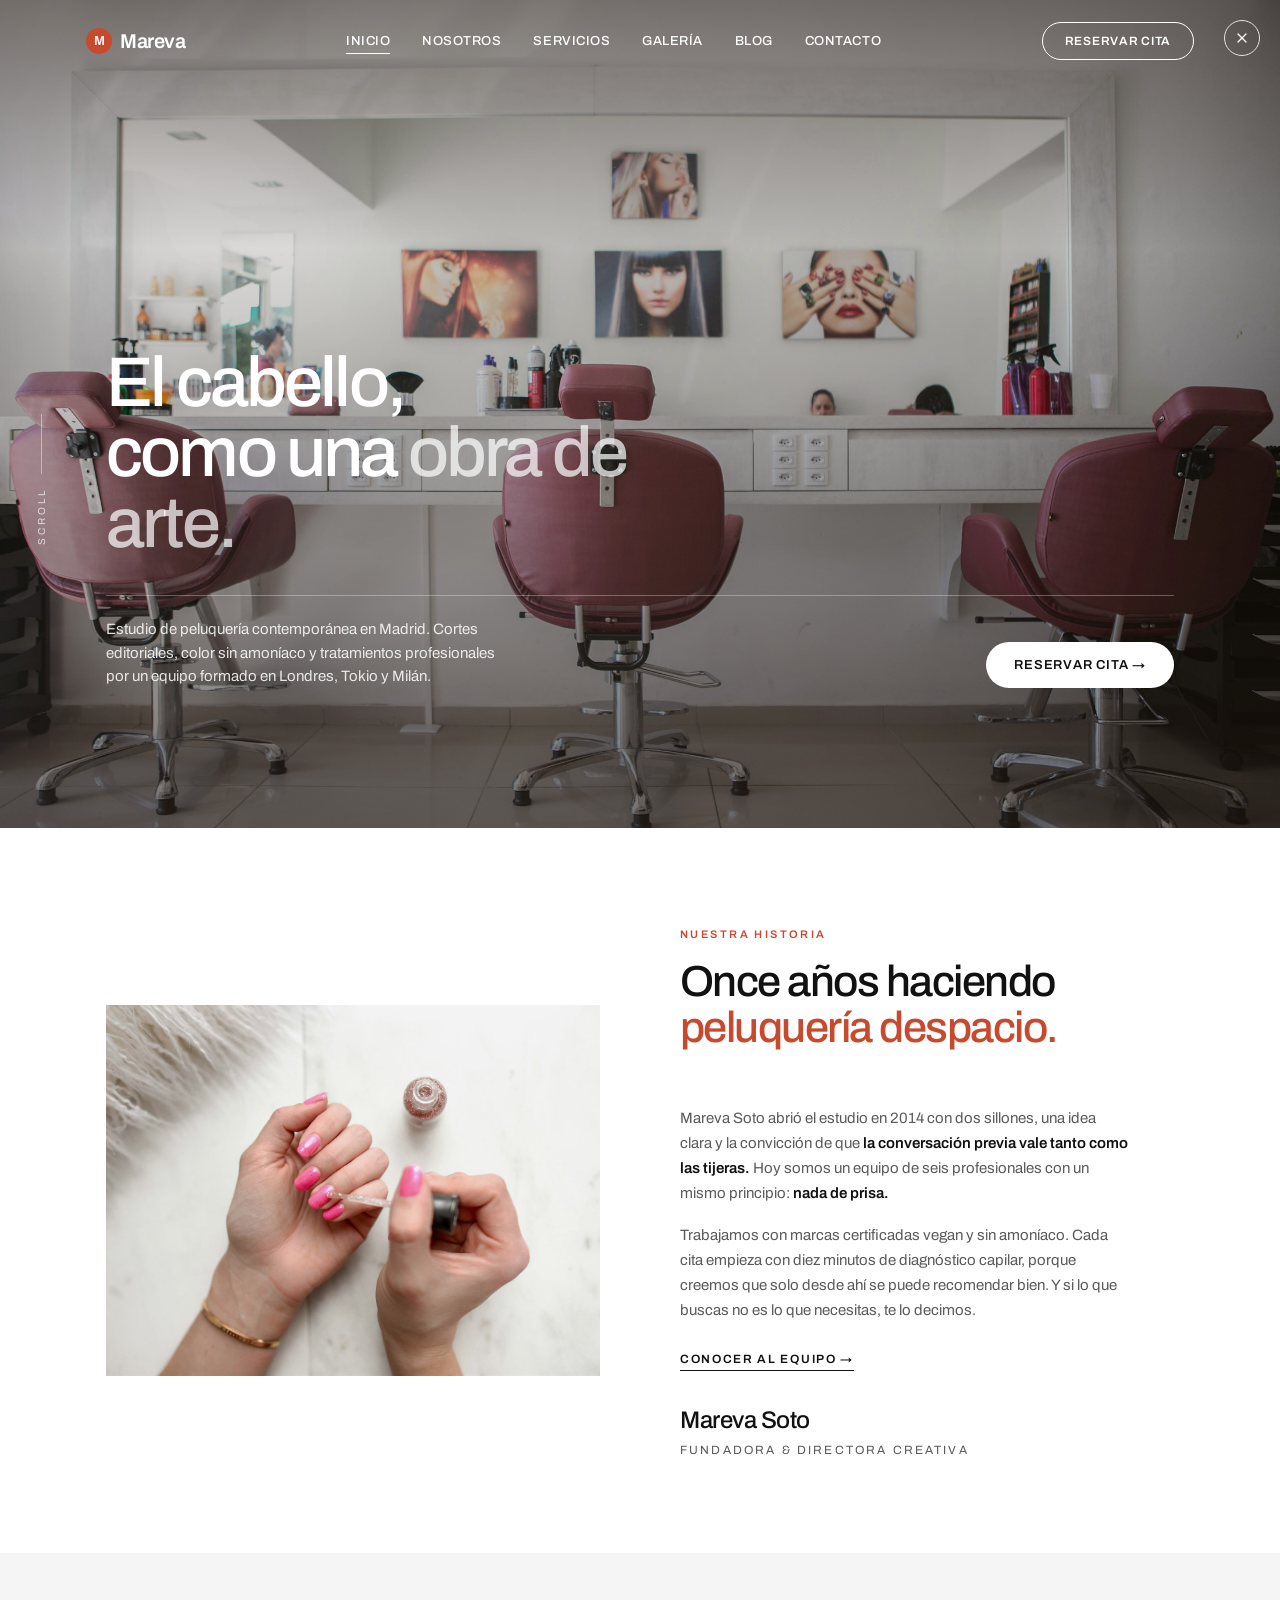
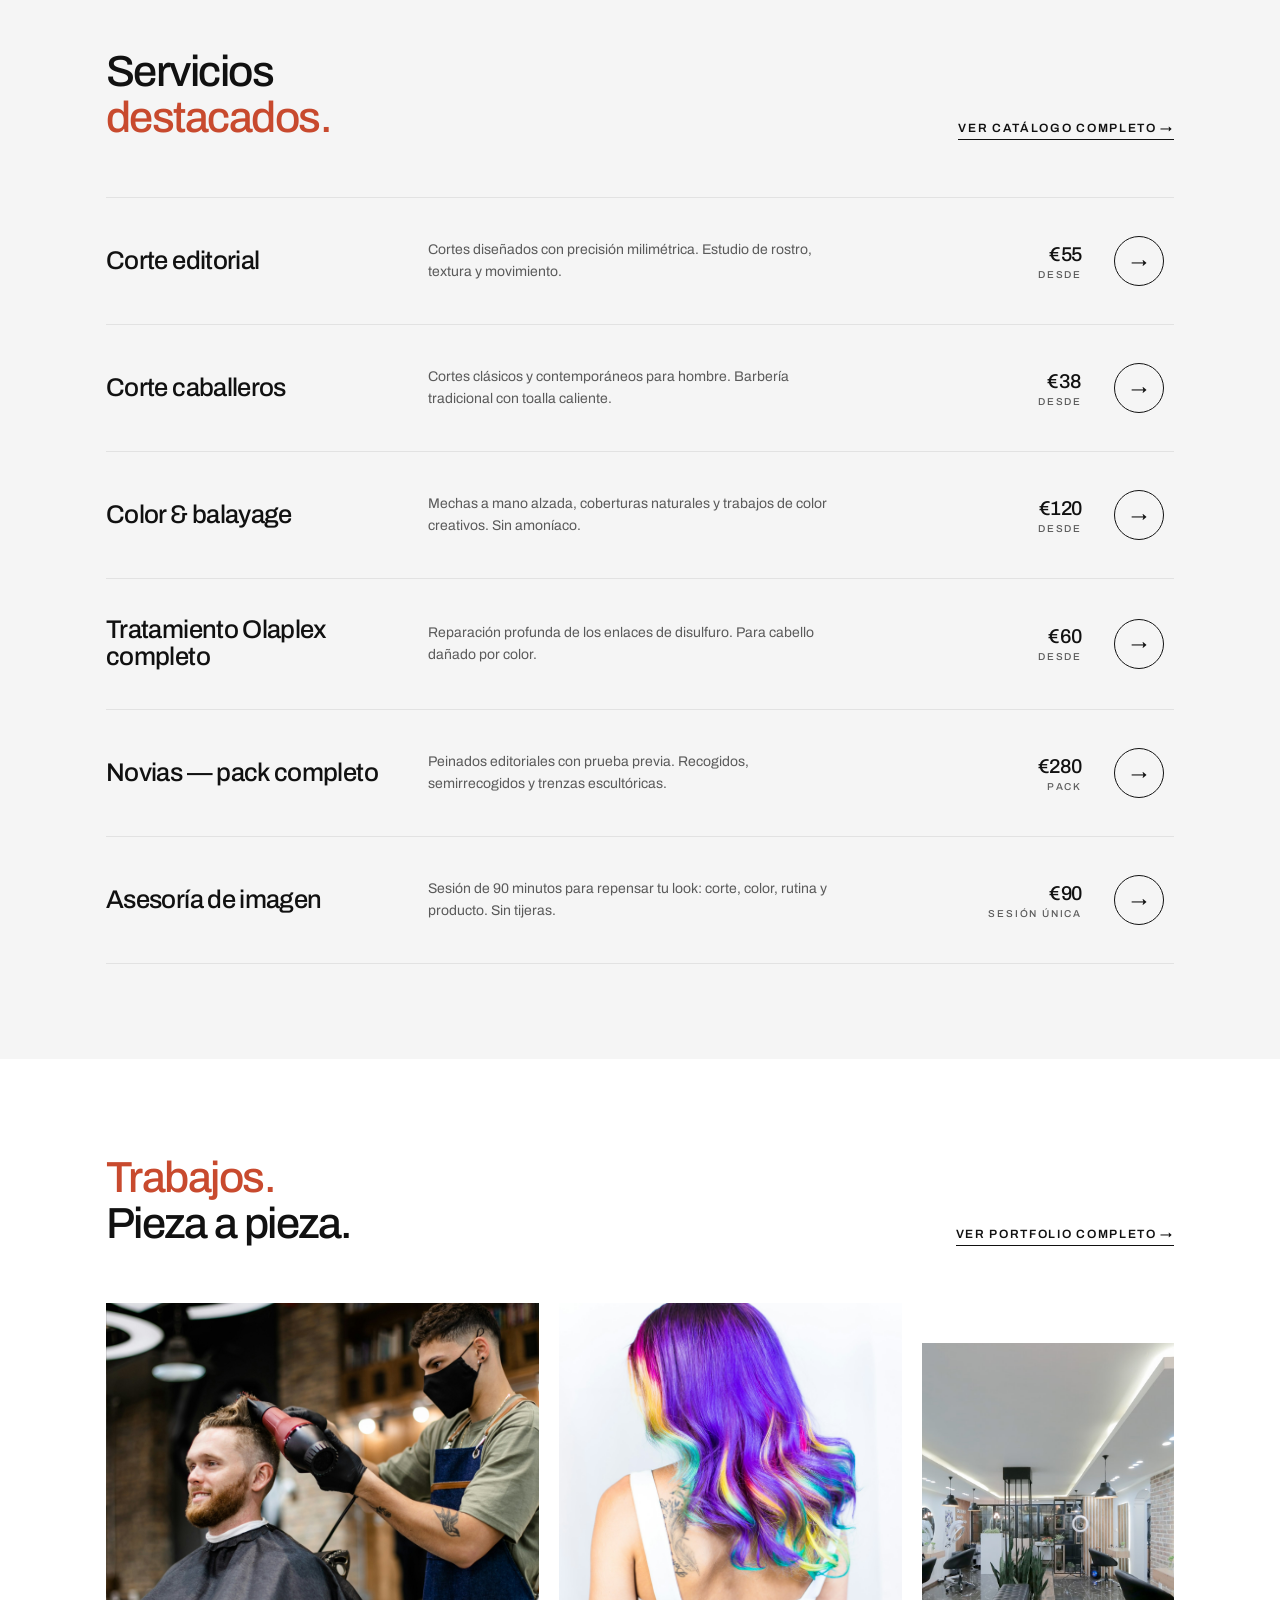
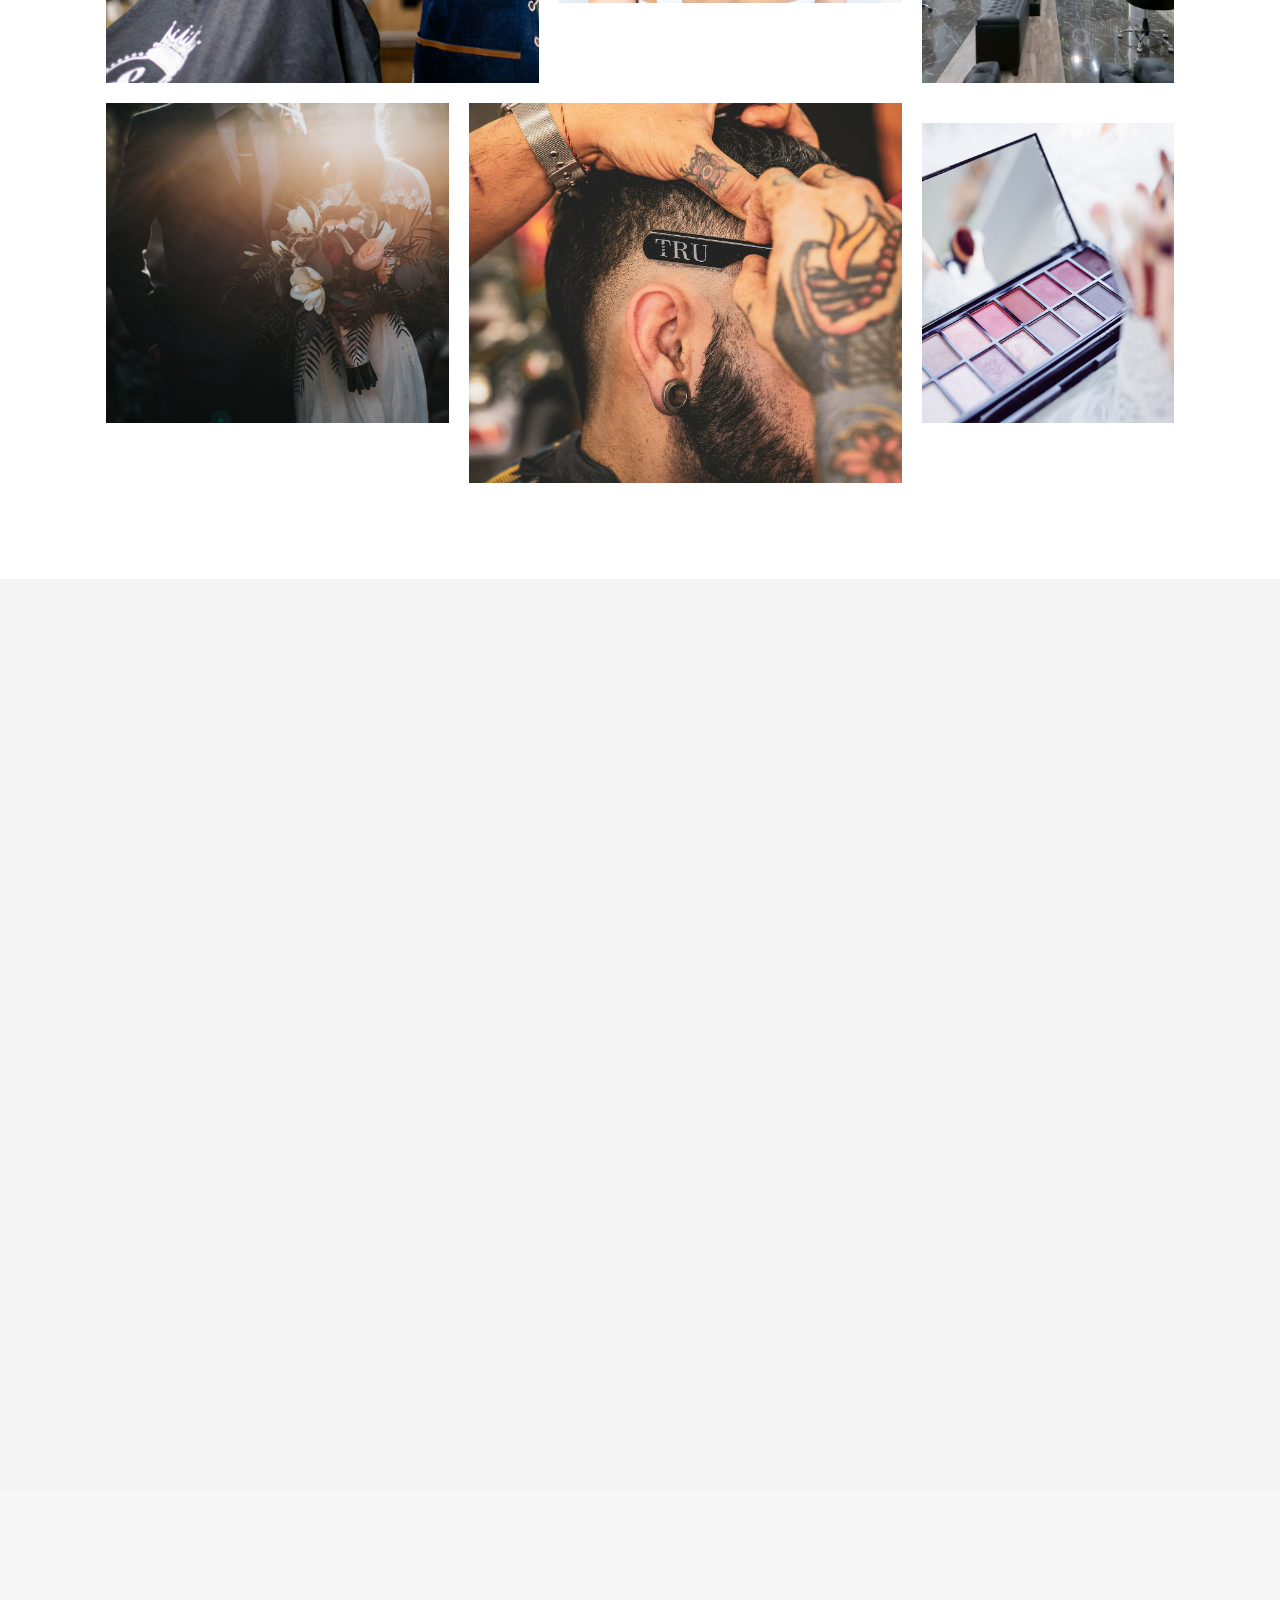
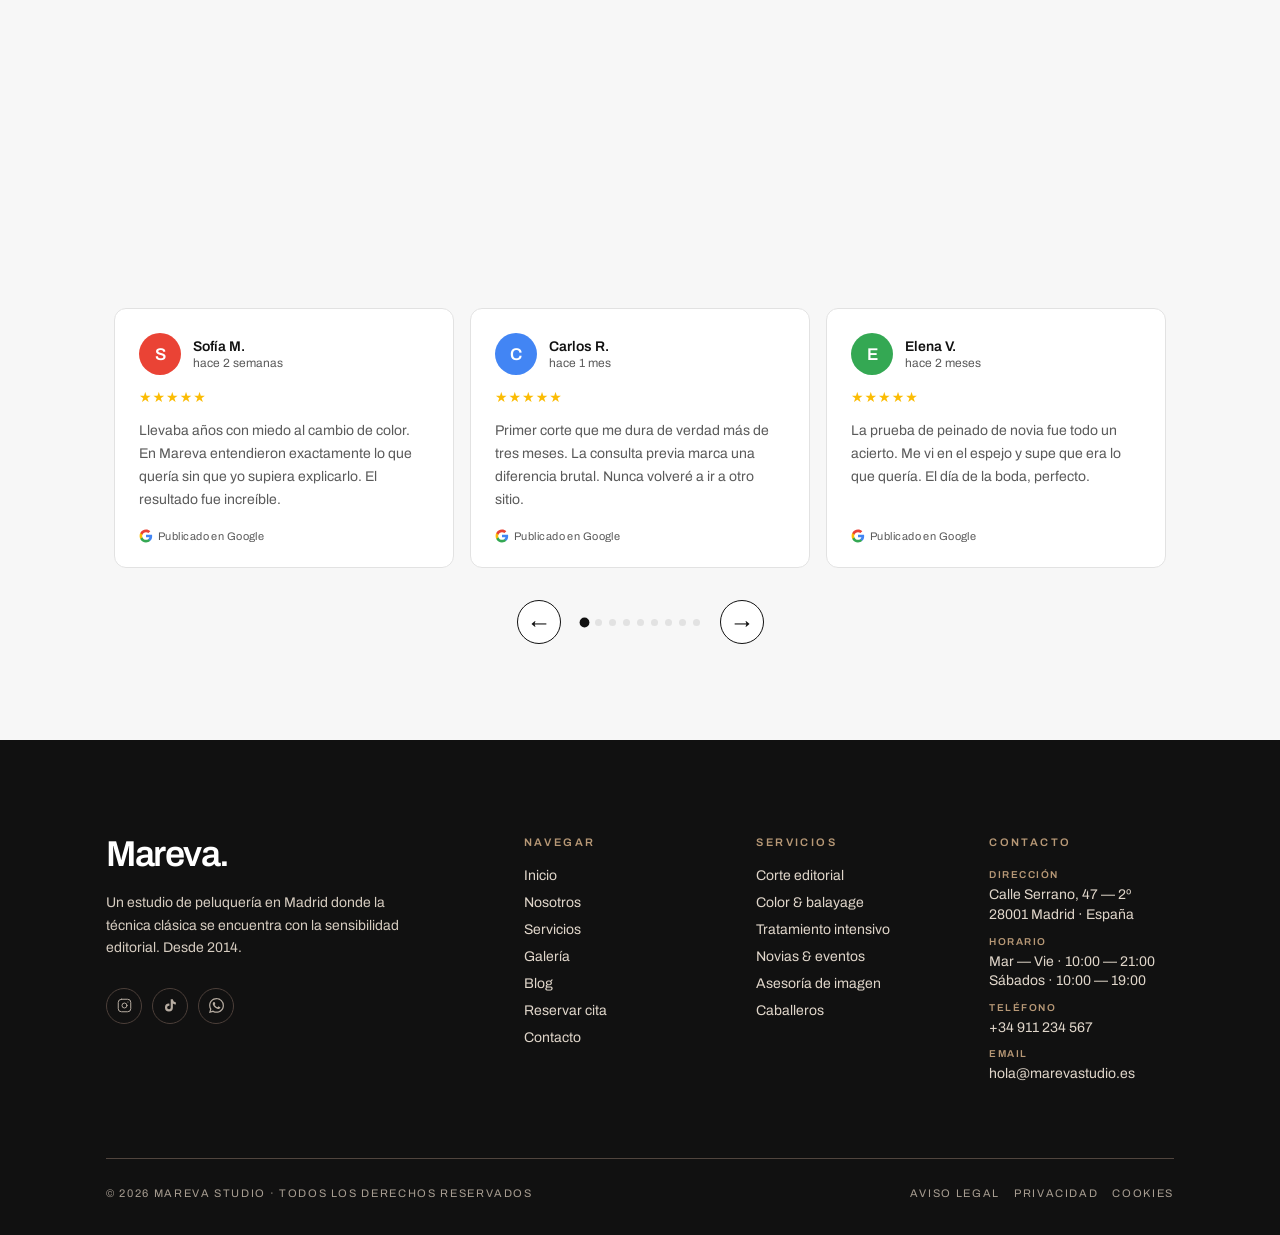
==== commit 6d5cd385: "add: mejora de bugs" ====
--- a/index.html
+++ b/index.html
@@ -22,7 +22,6 @@
       <a href="servicios.html">Servicios</a>
       <a href="galeria.html">Galería</a>
       <a href="blog.html">Blog</a>
-      <a href="reservas.html">Reseñas</a>
       <a href="contacto.html">Contacto</a>
     </nav>
     <a href="reservas.html" class="nav-cta">Reservar cita</a>
--- a/styles.css
+++ b/styles.css
@@ -113,17 +113,38 @@
   width:40px;height:40px;border:1px solid currentColor;border-radius:50%;
   align-items:center;justify-content:center;
   position:relative;
+  transition:border-color .3s, transform .3s var(--ease);
 }
 .menu-toggle span{
-  width:16px;height:1px;background:currentColor;
+  width:16px;height:1.5px;background:currentColor;
   position:absolute;left:50%;top:50%;transform:translate(-50%,-50%);
-  transition:transform .25s var(--ease), opacity .2s;
+  transition:transform .35s var(--ease), opacity .25s, width .25s var(--ease);
+  transform-origin:center;
 }
 .menu-toggle span:nth-child(1){transform:translate(-50%,-5px)}
 .menu-toggle span:nth-child(3){transform:translate(-50%,5px)}
-.menu-open .menu-toggle span:nth-child(1){transform:translate(-50%,0) rotate(45deg)}
-.menu-open .menu-toggle span:nth-child(2){opacity:0}
-.menu-open .menu-toggle span:nth-child(3){transform:translate(-50%,0) rotate(-45deg)}
+/* Burger → X */
+.menu-open .menu-toggle{transform:rotate(90deg)}
+.menu-open .menu-toggle span:nth-child(1){
+  transform:translate(-50%,0) rotate(45deg);
+  width:18px;
+}
+.menu-open .menu-toggle span:nth-child(2){opacity:0;width:0}
+.menu-open .menu-toggle span:nth-child(3){
+  transform:translate(-50%,0) rotate(-45deg);
+  width:18px;
+}
+/* Botón cerrar dentro del nav */
+.nav-close{
+  position:absolute;top:20px;right:20px;
+  width:36px;height:36px;border-radius:50%;
+  border:1px solid var(--line);
+  display:flex;align-items:center;justify-content:center;
+  background:transparent;cursor:pointer;
+  transition:background .2s, transform .2s;
+}
+.nav-close:hover{background:var(--bg-2);transform:rotate(90deg)}
+.nav-close svg{width:16px;height:16px;display:block}
 
 /* =================== HERO HOME =================== */
 .hero{
@@ -901,18 +922,23 @@
 
 /* Marcas / partners */
 .brands-strip{
-  display:grid;grid-template-columns:repeat(6,1fr);gap:24px;
-  margin-top:48px;border-top:1px solid var(--line);border-bottom:1px solid var(--line);
-  padding:36px 0;
+  display:grid;grid-template-columns:repeat(3,1fr);gap:1px;
+  margin-top:48px;border:1px solid var(--line);
 }
 .brand-logo{
-  text-align:center;
-  font-family:var(--display);font-weight:500;font-size:22px;letter-spacing:-.02em;
-  color:var(--ink-3);
-  transition:color .25s, transform .25s var(--ease);
+  display:flex;flex-direction:column;gap:6px;
+  padding:28px 24px;border-right:1px solid var(--line);border-bottom:1px solid var(--line);
+  transition:background .2s;
   cursor:default;
 }
-.brand-logo:hover{color:var(--ink);transform:scale(1.05)}
+.brand-logo:hover{background:var(--bg-2)}
+.brand-name{
+  font-family:var(--display);font-weight:500;font-size:18px;letter-spacing:-.02em;
+  color:var(--ink);transition:color .25s;
+}
+.brand-use{
+  font-size:12px;color:var(--ink-2);line-height:1.4;letter-spacing:.03em;
+}
 
 /* =================== TESTIMONIOS =================== */
 #testimonios{
@@ -1020,6 +1046,7 @@
   margin-bottom:8px;
   transition: background .25s, transform .3s var(--ease);
 }
+.gt-ic svg{width:24px;height:24px;flex-shrink:0}
 .get-there-card:hover .gt-ic{background:var(--accent);transform:rotate(-8deg) scale(1.05)}
 
 /* =================== CONTACT CHANNELS =================== */
@@ -1039,6 +1066,7 @@
   margin-bottom:10px;
   transition:background .25s, transform .25s var(--ease);
 }
+.contact-channel .cc-ic svg{width:22px;height:22px;flex-shrink:0}
 .contact-channel:hover .cc-ic{background:var(--accent);transform:rotate(-6deg)}
 .contact-channel h4{
   font-family:var(--display);font-weight:500;font-size:18px;letter-spacing:-.02em;
@@ -1159,14 +1187,10 @@
     flex-direction:column;align-items:flex-start;justify-content:flex-start;
     padding:90px 32px 32px;gap:18px;
     transform:translateX(100%);transition:transform .35s var(--ease);
-    box-shadow:-12px 0 40px -8px rgba(17,17,17,.18);
-    z-index:60;
+    box-shadow:-4px 0 12px rgba(17,17,17,.08);
+    z-index:60;overflow-y:auto;
   }
   .menu-open .nav{transform:translateX(0)}
-  .menu-open::before{
-    content:"";position:fixed;inset:0;background:rgba(17,17,17,.45);z-index:55;
-    backdrop-filter:blur(2px);
-  }
   .nav a{font-size:15px;padding:8px 0;width:100%}
   .topbar.scrolled .nav, .topbar.is-solid .nav{color:var(--ink)}
   .menu-toggle{display:flex}
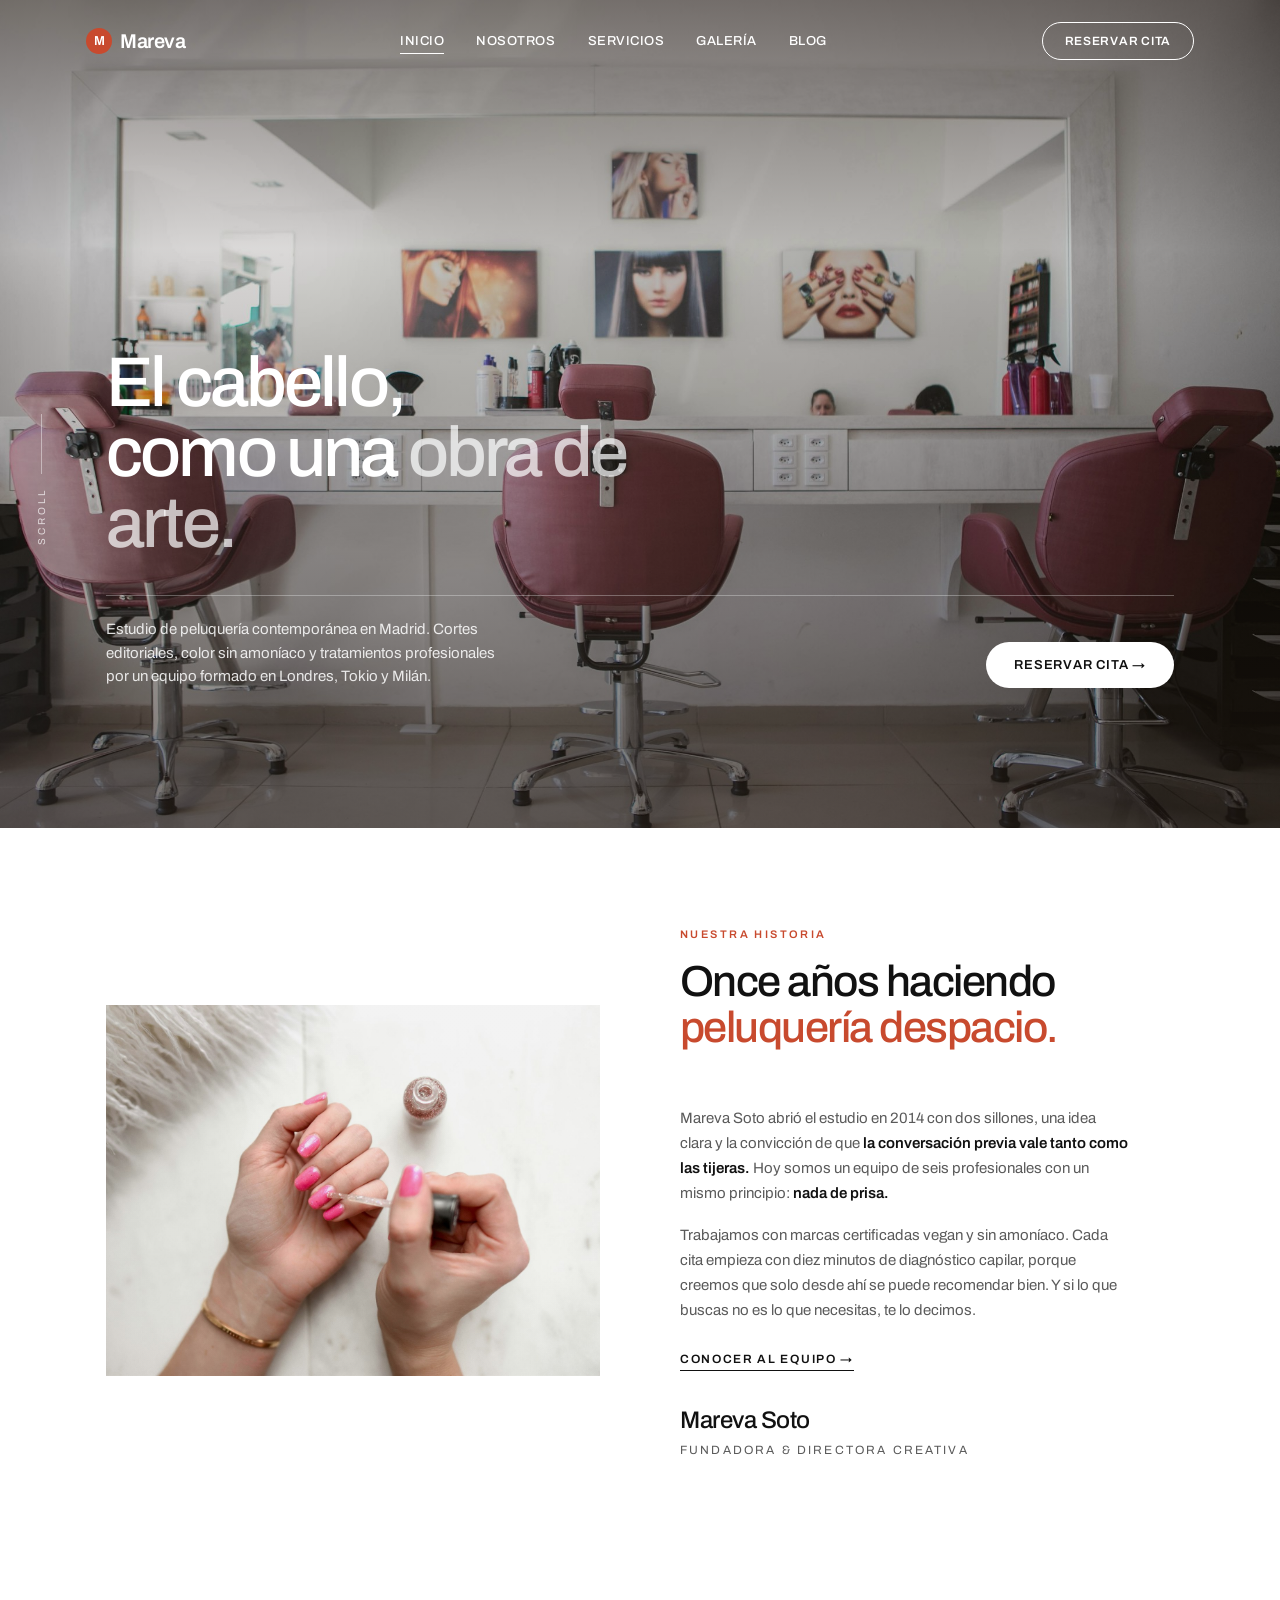
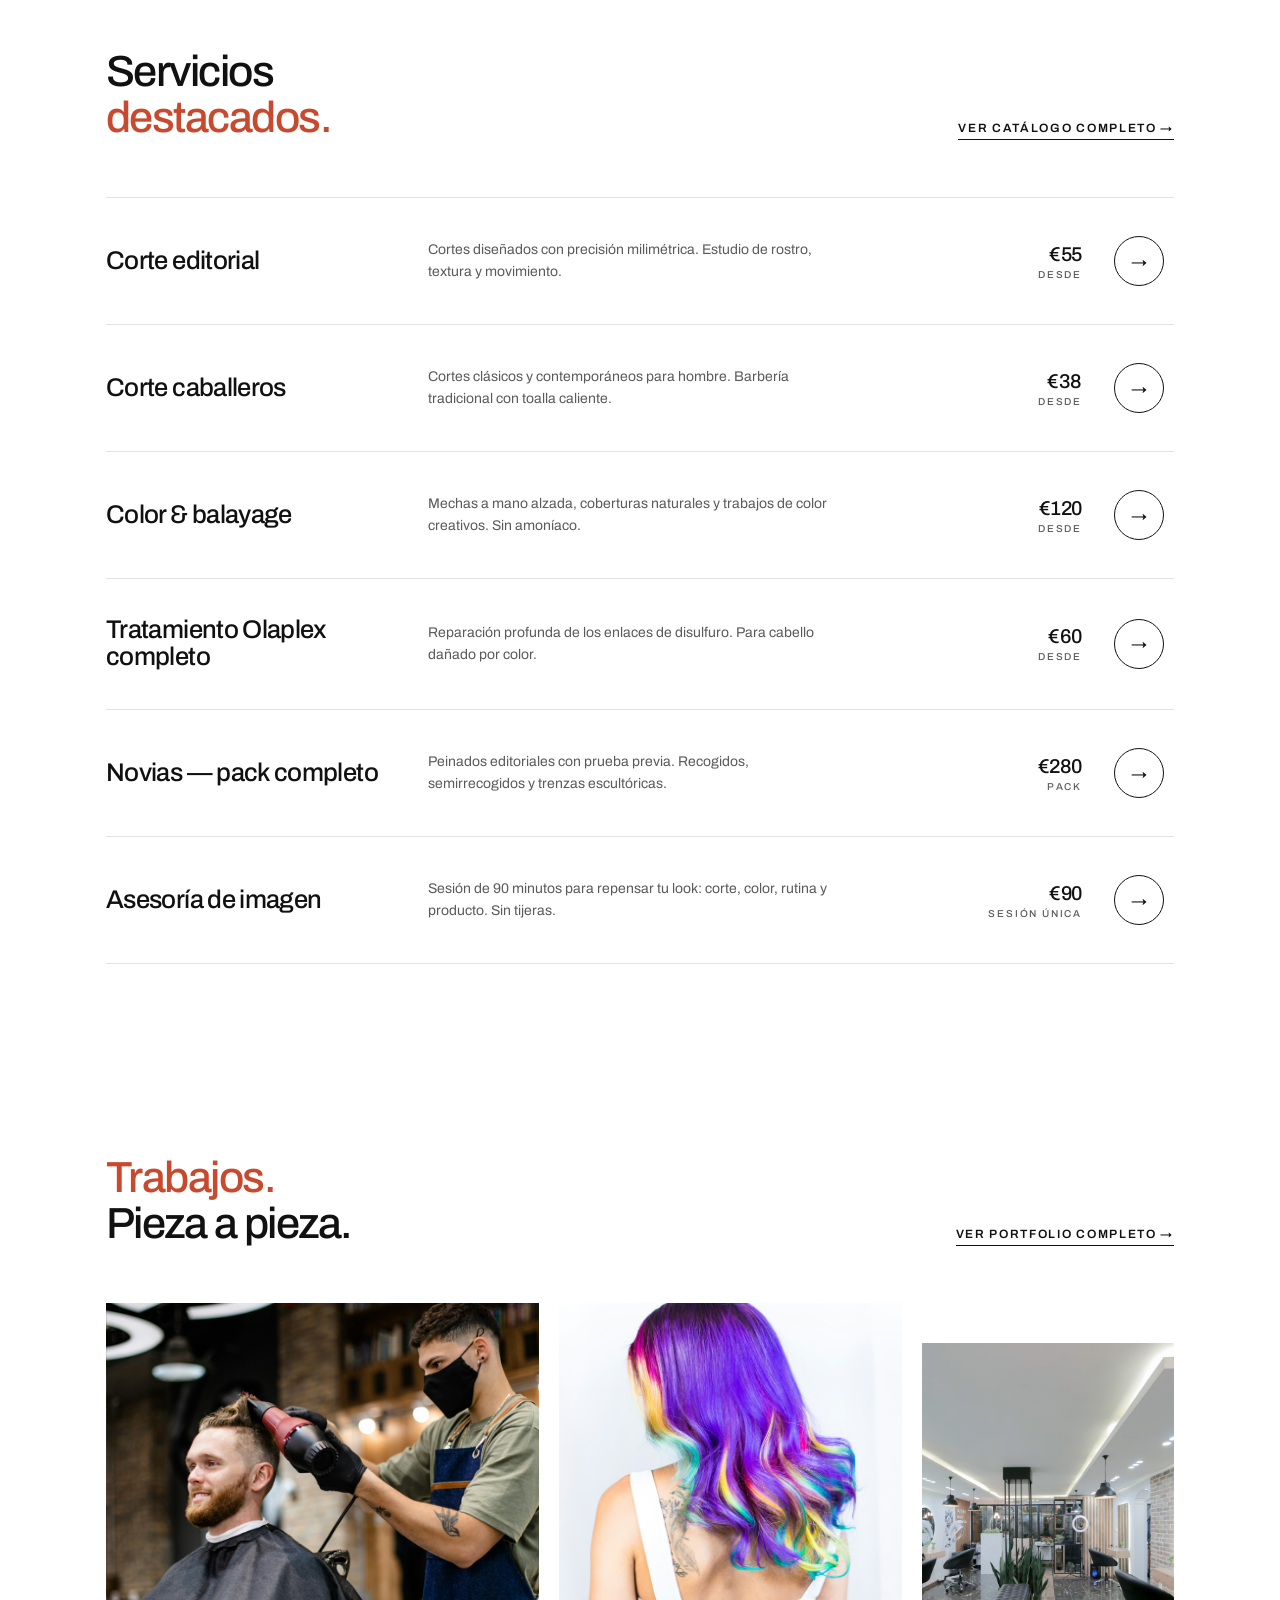
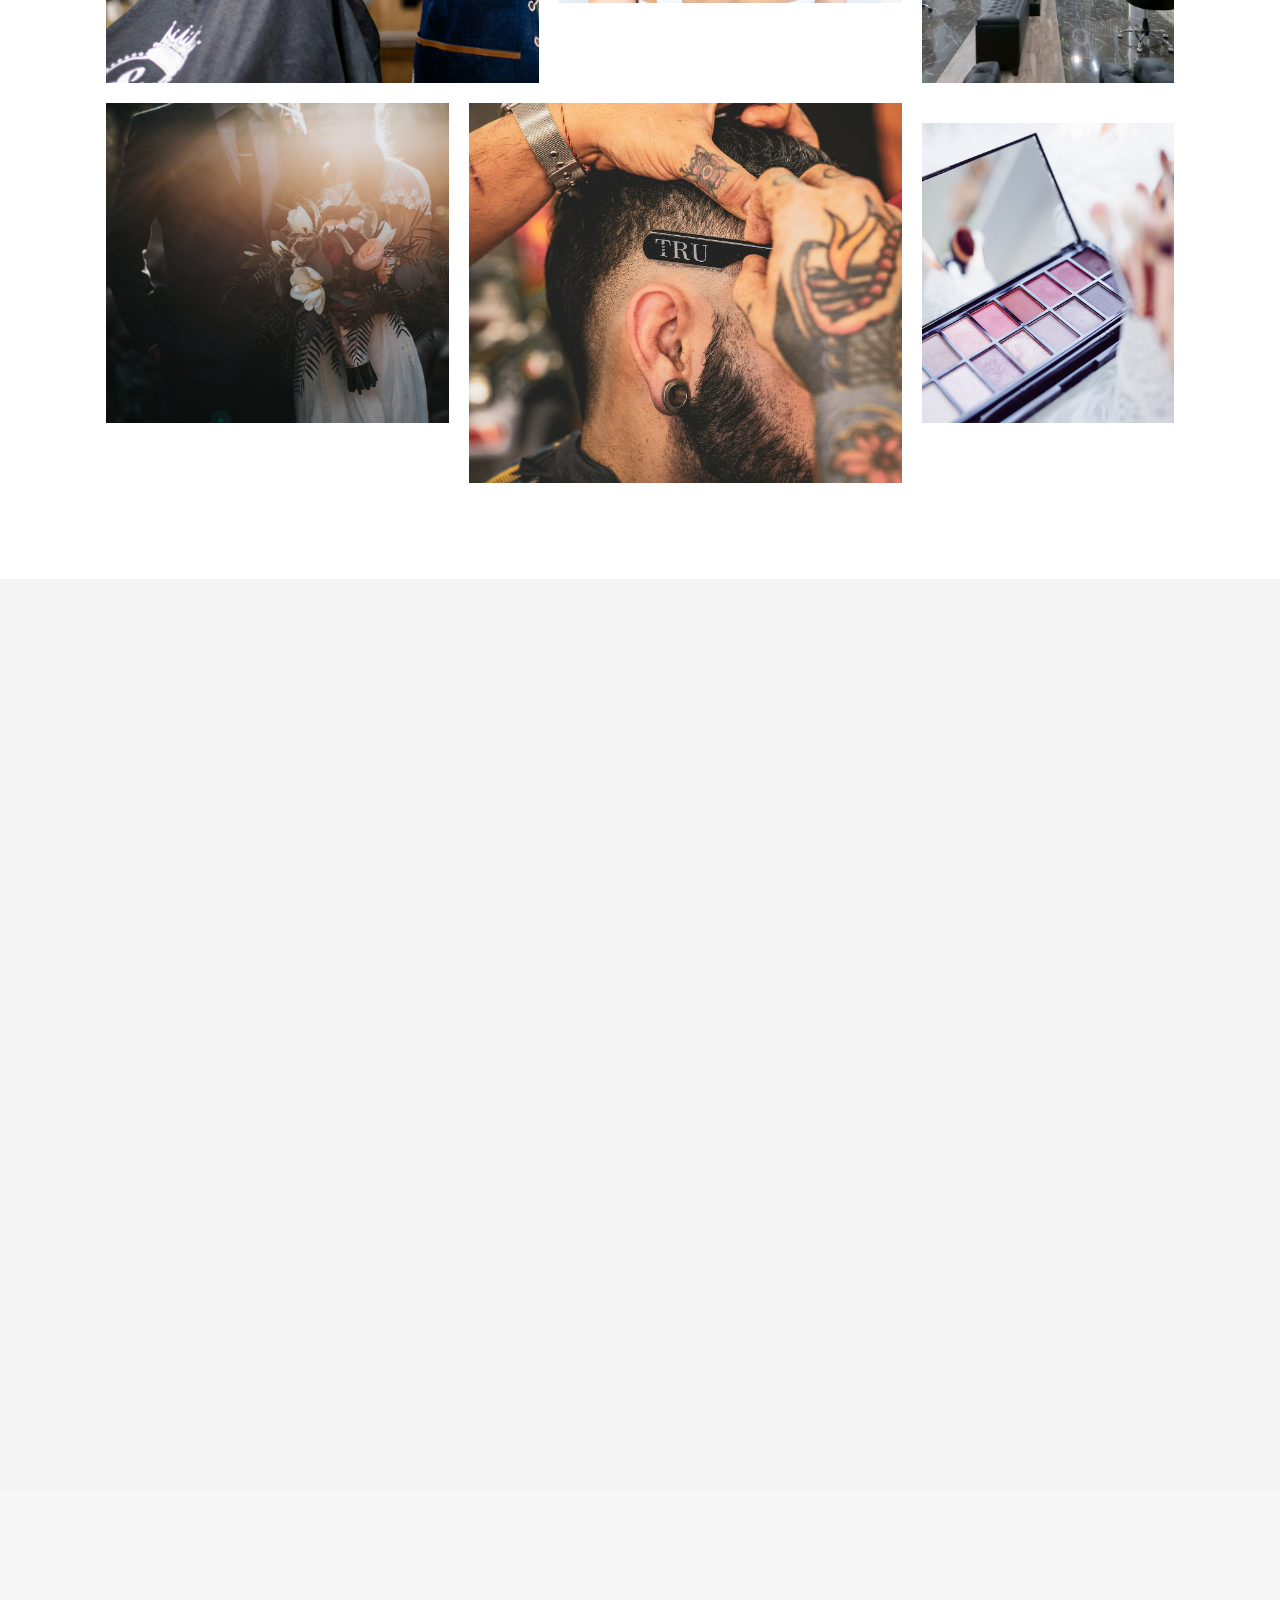
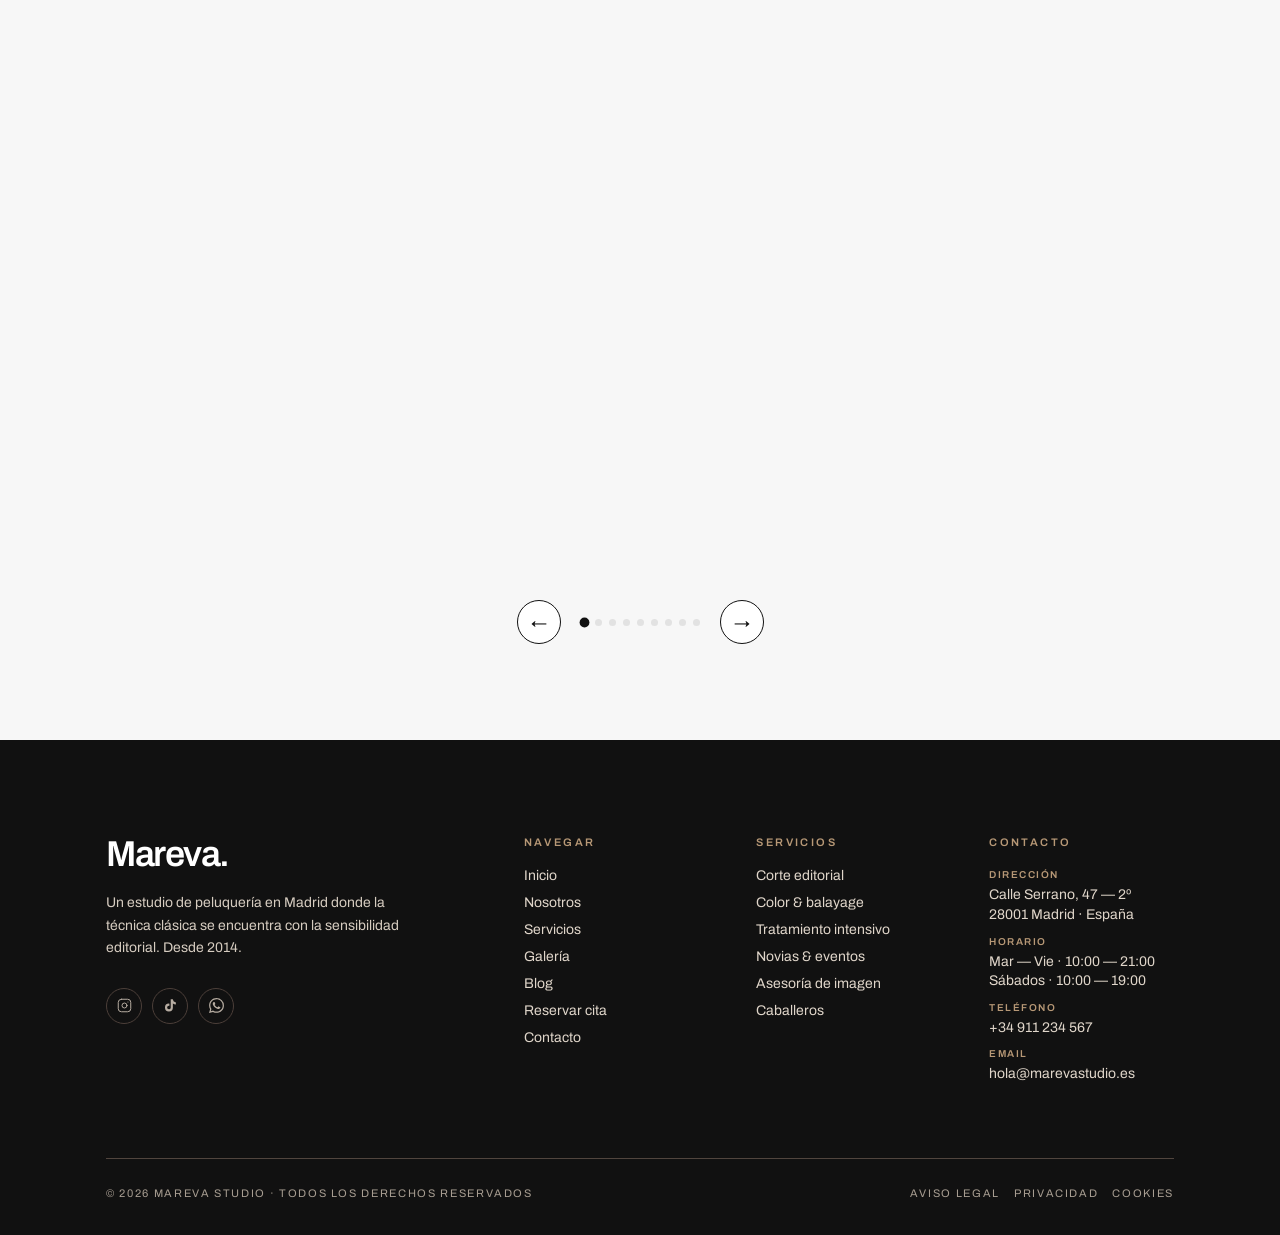
==== commit 0f94ae2b: "se mejora navegación" ====
--- a/index.html
+++ b/index.html
@@ -22,9 +22,8 @@
       <a href="servicios.html">Servicios</a>
       <a href="galeria.html">Galería</a>
       <a href="blog.html">Blog</a>
-      <a href="contacto.html">Contacto</a>
     </nav>
-    <a href="reservas.html" class="nav-cta">Reservar cita</a>
+    <a href="contacto.html" class="nav-cta">Reservar cita</a>
     <button class="menu-toggle" aria-label="Menú">
       <span></span><span></span><span></span>
     </button>
@@ -39,7 +38,7 @@
     <h1>El cabello,<br>como una <em>obra de arte.</em></h1>
     <div class="hero-bottom">
       <p>Estudio de peluquería contemporánea en Madrid. Cortes editoriales, color sin amoníaco y tratamientos profesionales por un equipo formado en Londres, Tokio y Milán.</p>
-      <a href="reservas.html" class="hero-cta">Reservar cita →</a>
+      <a href="contacto.html" class="hero-cta">Reservar cita →</a>
     </div>
   </div>
 </section>
@@ -147,7 +146,7 @@
           <li><a href="servicios.html">Servicios</a></li>
           <li><a href="galeria.html">Galería</a></li>
           <li><a href="blog.html">Blog</a></li>
-          <li><a href="reservas.html">Reservar cita</a></li>
+          <li><a href="contacto.html">Reservar cita</a></li>
           <li><a href="contacto.html">Contacto</a></li>
         </ul>
       </div>
@@ -200,7 +199,7 @@
         </div>
         <h5>Qué incluye</h5>
         <ul id="m-includes-desktop"></ul>
-        <a href="reservas.html" class="modal-cta">Reservar servicio →</a>
+        <a href="contacto.html" class="modal-cta">Reservar servicio →</a>
       </div>
     </div>
   </div>
@@ -220,7 +219,7 @@
             </div>
             <h5>Qué incluye</h5>
             <ul id="m-includes-mobile"></ul>
-            <a href="reservas.html" class="modal-cta">Reservar servicio →</a>
+            <a href="contacto.html" class="modal-cta">Reservar servicio →</a>
             <p class="hint">Toca para ver foto ↺</p>
           </div>
         </div>
--- a/styles.css
+++ b/styles.css
@@ -106,6 +106,7 @@
 .topbar.scrolled .nav-cta:hover, .topbar.is-solid .nav-cta:hover{background:var(--ink);color:var(--bg)}
 .topbar:not(.scrolled):not(.is-solid) .nav-cta:hover{background:var(--bg);color:var(--ink)}
 .nav-cta:active{transform:scale(.97)}
+.topbar.scrolled .nav-cta.is-active, .topbar.is-solid .nav-cta.is-active{background:var(--ink);color:var(--bg)}
 
 /* Burguer menú móvil */
 .menu-toggle{
@@ -136,15 +137,20 @@
 }
 /* Botón cerrar dentro del nav */
 .nav-close{
-  position:absolute;top:20px;right:20px;
-  width:36px;height:36px;border-radius:50%;
-  border:1px solid var(--line);
-  display:flex;align-items:center;justify-content:center;
-  background:transparent;cursor:pointer;
-  transition:background .2s, transform .2s;
-}
-.nav-close:hover{background:var(--bg-2);transform:rotate(90deg)}
-.nav-close svg{width:16px;height:16px;display:block}
+  display:none;
+}
+@media(max-width:980px){
+  .nav-close{
+    position:absolute;top:20px;right:20px;
+    width:36px;height:36px;border-radius:50%;
+    border:1px solid var(--line);
+    display:flex;align-items:center;justify-content:center;
+    background:transparent;cursor:pointer;
+    transition:background .2s, transform .2s;
+  }
+  .nav-close:hover{background:var(--bg-2);transform:rotate(90deg)}
+  .nav-close svg{width:16px;height:16px;display:block}
+}
 
 /* =================== HERO HOME =================== */
 .hero{
@@ -329,7 +335,7 @@
 }
 
 /* =================== SERVICIOS (lista filas) =================== */
-#servicios{background:var(--bg-2)}
+#servicios{background:var(--bg)}
 .services-grid{
   display:flex;flex-direction:column;
   border-top:1px solid var(--line);
@@ -338,14 +344,15 @@
   display:grid;grid-template-columns: 1.4fr 2fr 1fr 60px;
   gap:32px;align-items:center;
   padding:38px 0;border-bottom:1px solid var(--line);
-  cursor:pointer;transition: padding .25s var(--ease), background .25s;
+  cursor:pointer;
+  background-color:var(--bg);
   position:relative;
 }
-.service-row:hover{padding-left:24px;padding-right:24px;background:var(--bg-3)}
+.service-row:hover{background-color:#e0e0e0;}
 .service-row .name{
   font-family:var(--display);font-weight:500;
   font-size: clamp(20px, 2vw, 28px);line-height:1.05;letter-spacing:-.025em;
-  transition:color .25s;
+  transition:color .25s ease-in-out;
 }
 .service-row:hover .name{color:var(--accent)}
 .service-row .desc{
@@ -361,7 +368,7 @@
 .service-row .arr{
   width:50px;height:50px;border:1px solid var(--ink);border-radius:50%;
   display:flex;align-items:center;justify-content:center;
-  transition: background .25s, color .25s, transform .25s;
+  transition:background .25s ease-in-out, color .25s ease-in-out, transform .25s ease-in-out;
 }
 .service-row:hover .arr{background:var(--ink);color:var(--bg);transform:rotate(-45deg)}
 
@@ -779,6 +786,52 @@
 .booking-info-card h4{font-family:var(--display);font-weight:500;font-size:18px;letter-spacing:-.02em}
 .booking-info-card p{font-size:13px;color:var(--ink-2);line-height:1.55}
 
+/* Contact unified layout */
+.contact-unified{display:grid;grid-template-columns:1fr 1fr;gap:80px;padding-top:60px}
+.cu-left,.cu-right{}
+.cu-channels{display:flex;flex-direction:column;gap:0}
+.cu-channel{
+  display:flex;align-items:flex-start;gap:16px;
+  padding:16px 0;border-bottom:1px solid var(--line);
+  text-decoration:none;color:var(--ink);
+  transition:color .2s;
+}
+.cu-channel:first-child{border-top:1px solid var(--line)}
+.cu-channel:hover{color:var(--accent)}
+.cu-ic{width:36px;height:36px;flex-shrink:0;display:flex;align-items:center;justify-content:center}
+.cu-ic svg{width:18px;height:18px}
+.cu-channel h4{font-size:15px;font-weight:500;margin-bottom:3px}
+.cu-channel p{font-size:13px;color:var(--ink-2);line-height:1.45}
+.cu-info{display:flex;flex-direction:column;gap:0}
+.cu-info-row{
+  display:grid;grid-template-columns:100px 1fr;gap:16px;
+  padding:16px 0;border-bottom:1px solid var(--line);
+}
+.cu-info-row:first-child{border-top:1px solid var(--line)}
+.cu-info-row .k{font-size:11px;letter-spacing:.08em;text-transform:uppercase;color:var(--ink-2);padding-top:2px}
+.cu-info-row .v{font-size:14px;line-height:1.6;display:flex;flex-direction:column;gap:2px}
+
+/* Booking channels */
+.booking-channels{display:flex;flex-direction:column;gap:2px}
+.booking-channel{
+  display:flex;align-items:center;gap:28px;
+  padding:36px 40px;border:1px solid var(--line);
+  text-decoration:none;color:var(--ink);
+  transition:border-color .2s, background .2s;
+}
+.booking-channel:hover{border-color:var(--ink);background:var(--bg-2)}
+.bc-icon{
+  width:52px;height:52px;flex-shrink:0;
+  display:flex;align-items:center;justify-content:center;
+  border:1px solid var(--line);
+}
+.bc-icon svg{width:22px;height:22px}
+.bc-body{flex:1}
+.bc-body h4{font-family:var(--display);font-size:20px;font-weight:500;letter-spacing:-.02em;margin-bottom:6px}
+.bc-body p{font-size:14px;color:var(--ink-2);line-height:1.5}
+.bc-arrow{font-size:20px;flex-shrink:0;transition:transform .2s}
+.booking-channel:hover .bc-arrow{transform:translateX(4px)}
+
 .hours-grid{
   display:grid;grid-template-columns:repeat(4,1fr);gap:18px;margin-top:36px;
 }
@@ -963,7 +1016,7 @@
 }
 .rating-google svg{width:18px;height:18px;flex-shrink:0}
 
-.testimonios-carousel{position:relative;overflow:hidden}
+.testimonios-carousel{position:relative;overflow:visible;clip-path:inset(-20px 0px 0px 0px)}
 .testimonios-track{
   display:flex;transition:transform .5s cubic-bezier(.4,0,.2,1);
 }
@@ -1168,6 +1221,9 @@
   transition-delay: calc(var(--d, 0) * 70ms);
 }
 .stagger.is-visible > *{opacity:1;transform:none}
+.stagger > .service-row, .service-row.reveal{
+  transition: opacity .7s var(--ease), transform .7s var(--ease), background-color .5s ease-in-out;
+}
 
 /* =================== RESPONSIVE =================== */
 @media (max-width: 1080px){
@@ -1217,6 +1273,10 @@
   .post-img{aspect-ratio: 16/9}
 
   .team-grid, .pillars-grid, .awards-grid, .arrive-grid, .booking-info-grid, .hours-grid, .packs-grid, .addons-grid{grid-template-columns:1fr}
+  .booking-channel{padding:24px 20px;gap:18px}
+  .bc-icon{width:42px;height:42px}
+  .bc-body h4{font-size:17px}
+  .contact-unified{grid-template-columns:1fr;gap:48px}
   .brands-strip{grid-template-columns:repeat(2,1fr)}
   .timeline-item{grid-template-columns:1fr;gap:8px}
 
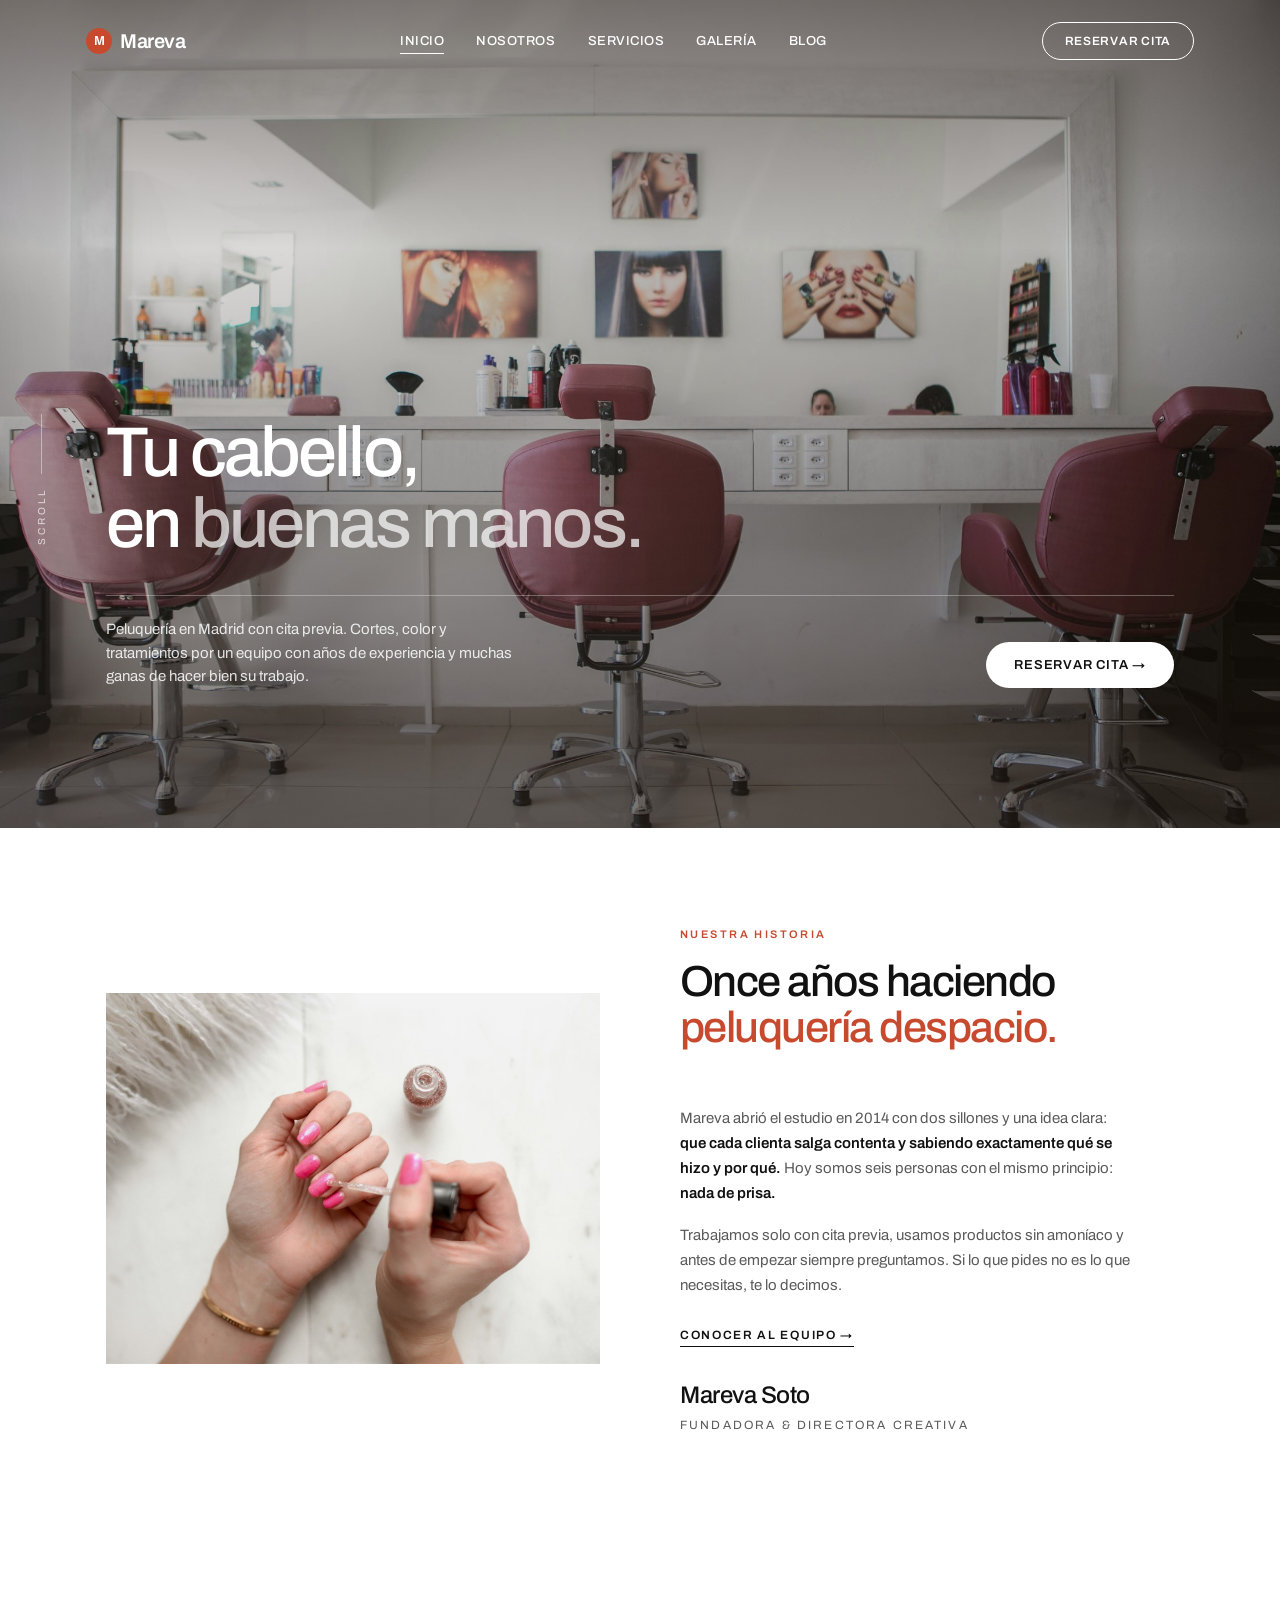
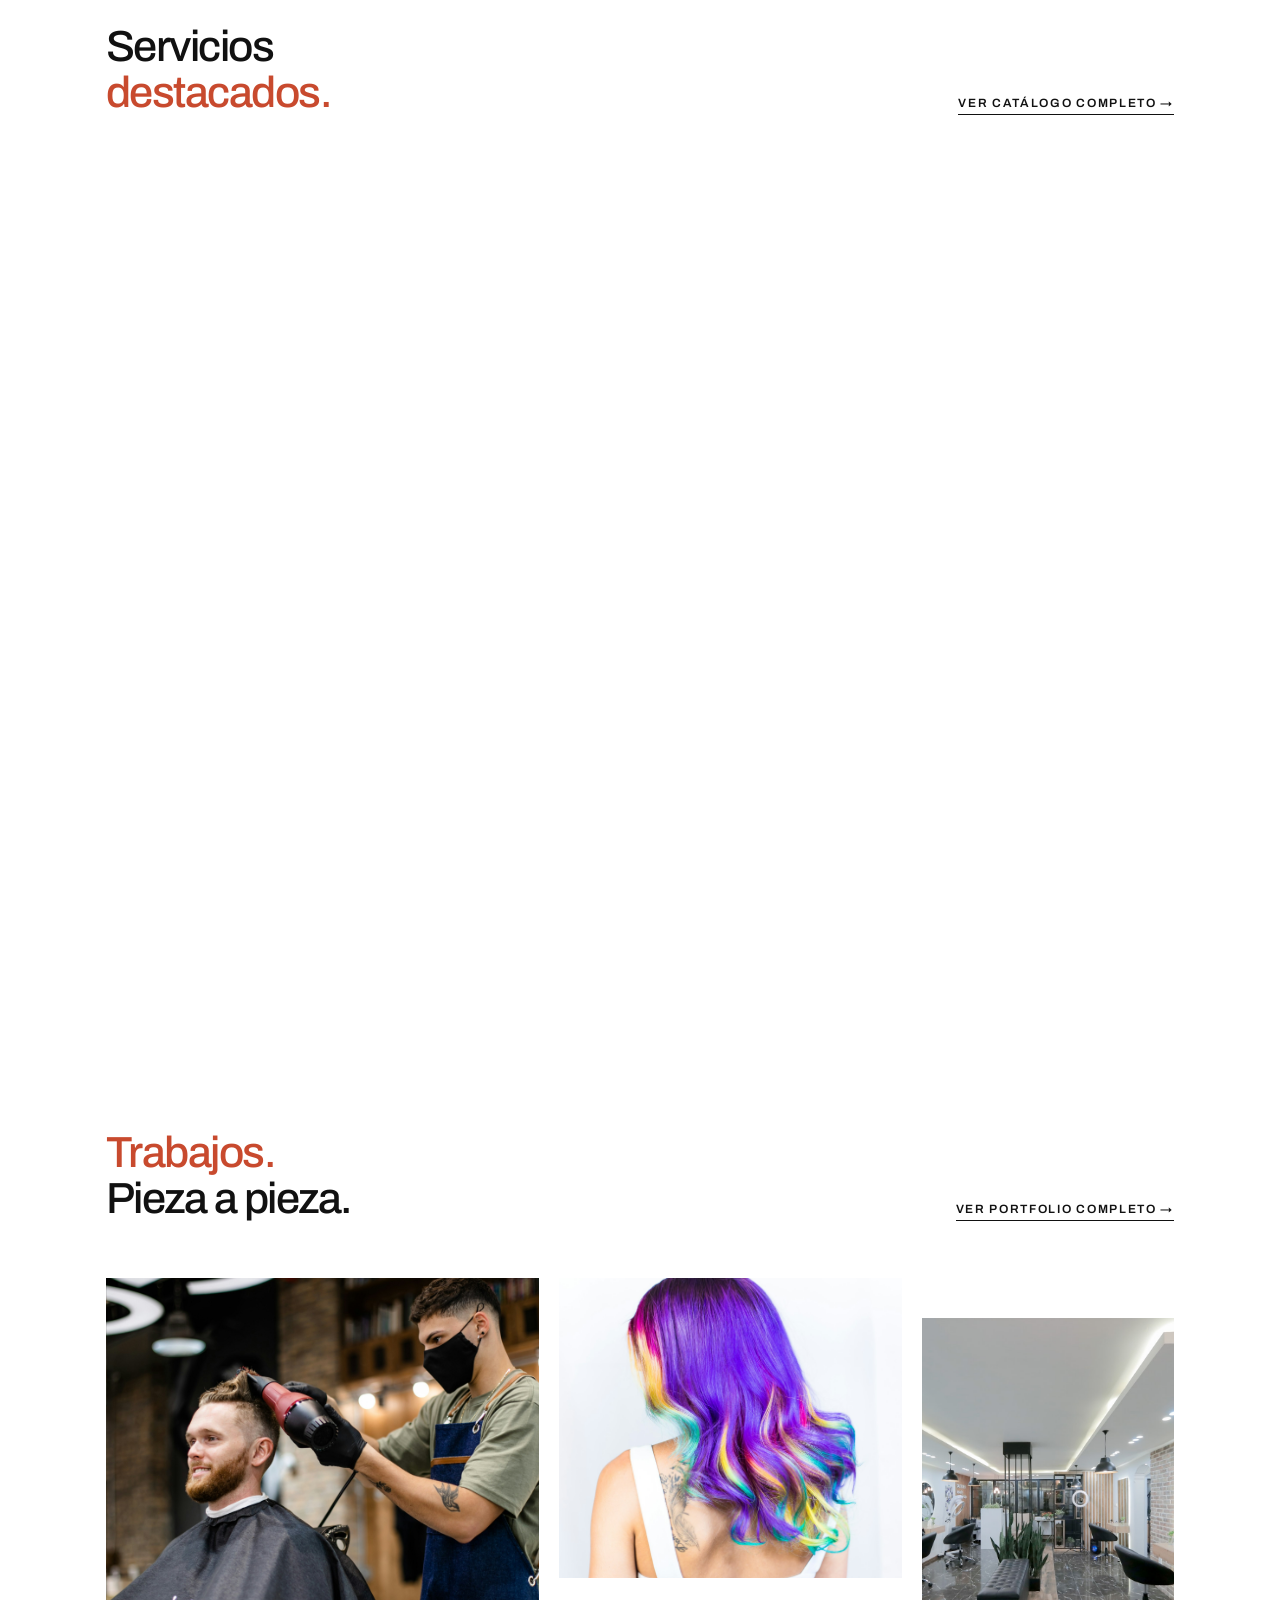
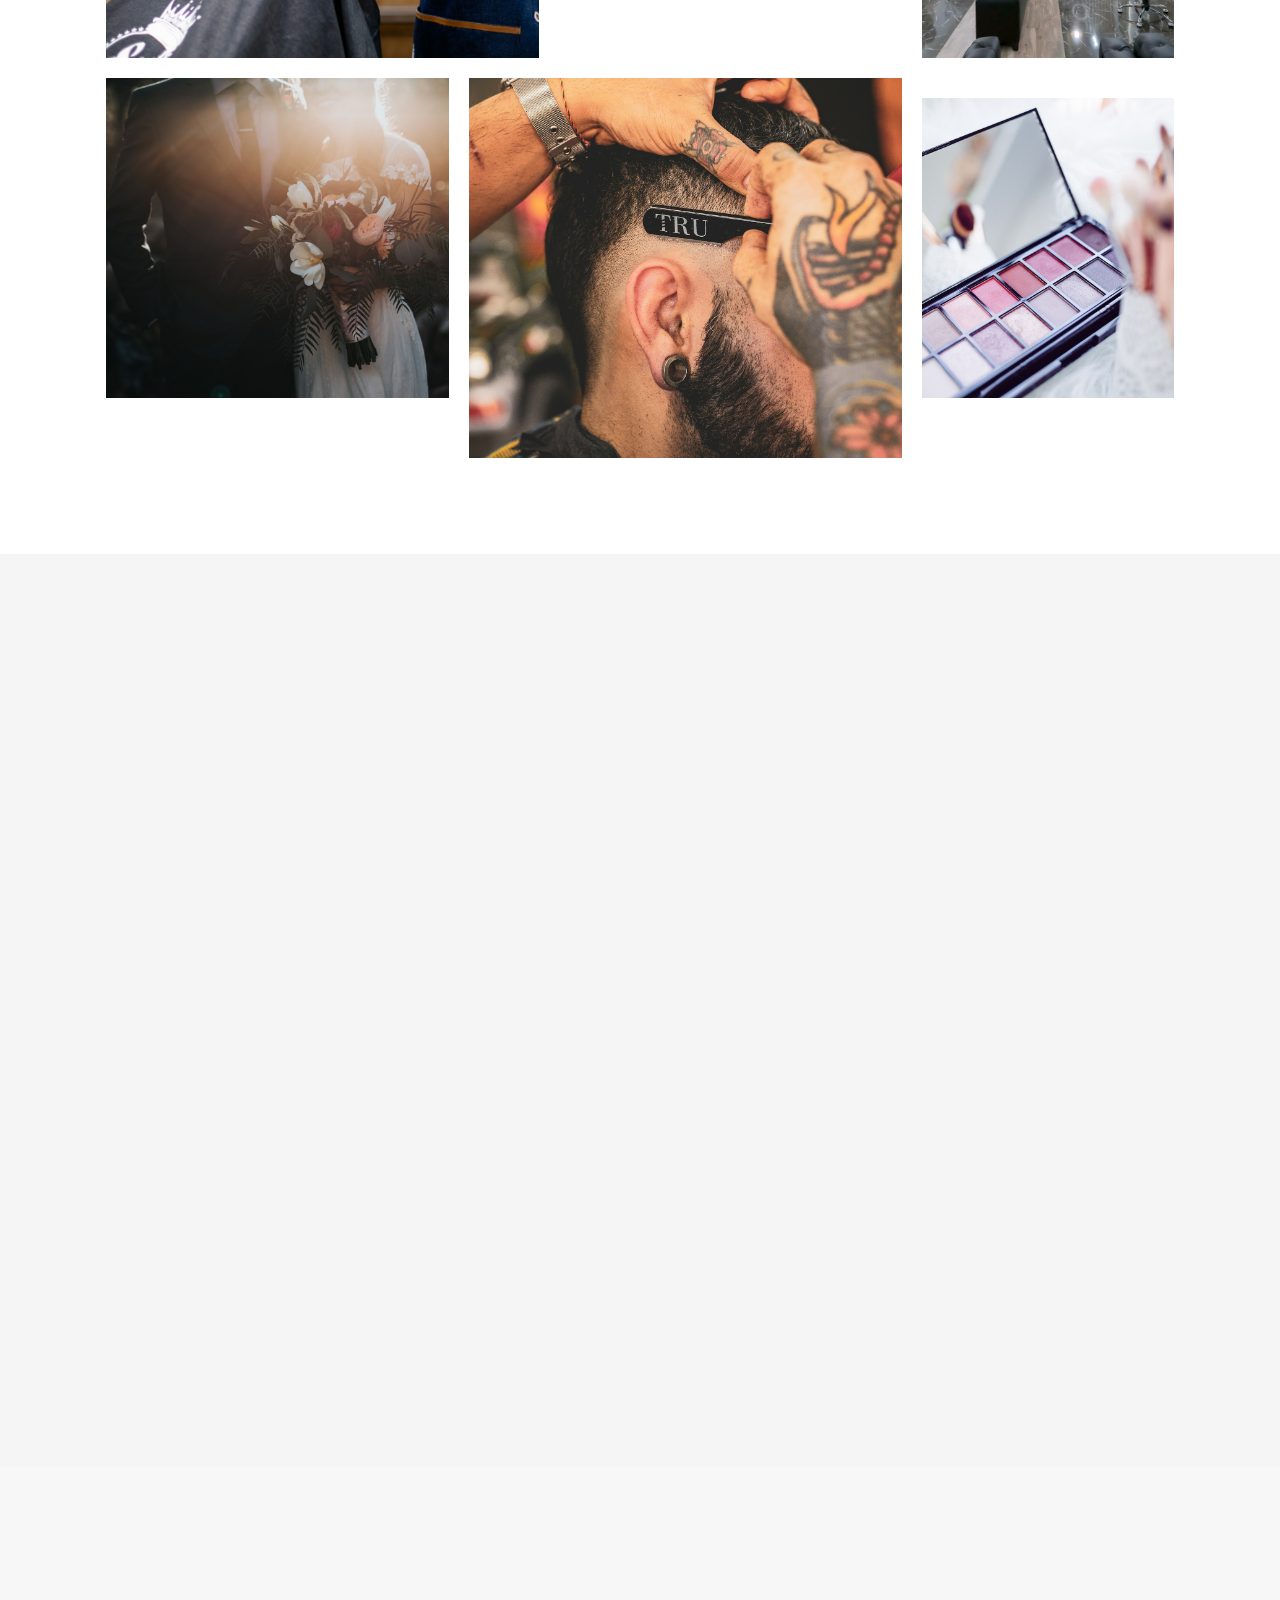
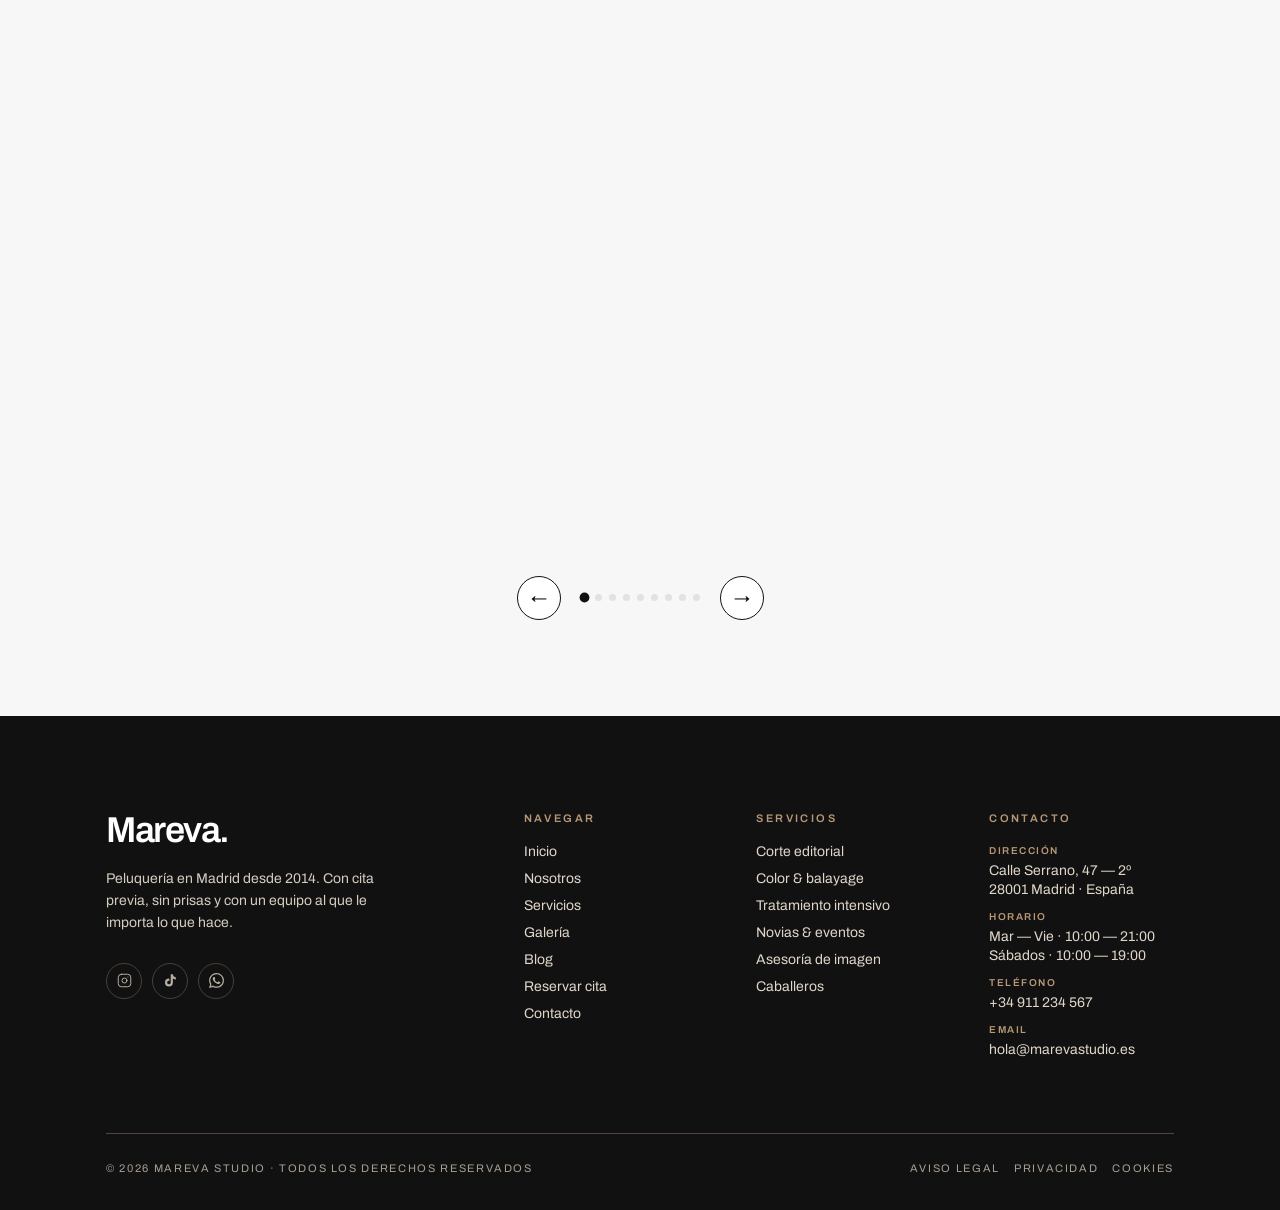
==== commit e3452ccb: "se simplifica contenido" ====
--- a/index.html
+++ b/index.html
@@ -3,8 +3,8 @@
 <head>
 <meta charset="UTF-8" />
 <meta name="viewport" content="width=device-width, initial-scale=1, viewport-fit=cover" />
-<title>Mareva Studio · Peluquería editorial en Madrid</title>
-<meta name="description" content="Estudio de peluquería contemporánea en Madrid. Cortes editoriales, color sin amoníaco, tratamientos profesionales. Sin prisa, sin clichés." />
+<title>Mareva Studio · Peluquería en Madrid</title>
+<meta name="description" content="Peluquería en Madrid con cita previa. Cortes, color y tratamientos por un equipo con experiencia. Reserva tu cita." />
 <link rel="preconnect" href="https://fonts.googleapis.com">
 <link rel="preconnect" href="https://fonts.gstatic.com" crossorigin>
 <link href="https://fonts.googleapis.com/css2?family=Archivo:wght@300;400;500;600;700&display=swap" rel="stylesheet">
@@ -35,9 +35,9 @@
   <div class="hero-img"></div>
   <div class="scroll-tag">Scroll</div>
   <div class="hero-content">
-    <h1>El cabello,<br>como una <em>obra de arte.</em></h1>
+    <h1>Tu cabello,<br>en <em>buenas manos.</em></h1>
     <div class="hero-bottom">
-      <p>Estudio de peluquería contemporánea en Madrid. Cortes editoriales, color sin amoníaco y tratamientos profesionales por un equipo formado en Londres, Tokio y Milán.</p>
+      <p>Peluquería en Madrid con cita previa. Cortes, color y tratamientos por un equipo con años de experiencia y muchas ganas de hacer bien su trabajo.</p>
       <a href="contacto.html" class="hero-cta">Reservar cita →</a>
     </div>
   </div>
@@ -51,8 +51,8 @@
       <div class="about-text reveal">
         <span class="eyebrow">Nuestra historia</span>
         <h2 class="section-title" style="margin-top:18px">Once años haciendo <em>peluquería despacio.</em></h2>
-        <p>Mareva Soto abrió el estudio en 2014 con dos sillones, una idea clara y la convicción de que <strong>la conversación previa vale tanto como las tijeras.</strong> Hoy somos un equipo de seis profesionales con un mismo principio: <strong>nada de prisa.</strong></p>
-        <p>Trabajamos con marcas certificadas vegan y sin amoníaco. Cada cita empieza con diez minutos de diagnóstico capilar, porque creemos que solo desde ahí se puede recomendar bien. Y si lo que buscas no es lo que necesitas, te lo decimos.</p>
+        <p>Mareva abrió el estudio en 2014 con dos sillones y una idea clara: <strong>que cada clienta salga contenta y sabiendo exactamente qué se hizo y por qué.</strong> Hoy somos seis personas con el mismo principio: <strong>nada de prisa.</strong></p>
+        <p>Trabajamos solo con cita previa, usamos productos sin amoníaco y antes de empezar siempre preguntamos. Si lo que pides no es lo que necesitas, te lo decimos.</p>
         <p style="margin-top:24px"><a href="nosotros.html" style="font-size:12px;letter-spacing:.14em;text-transform:uppercase;font-weight:600;color:var(--ink);border-bottom:1px solid currentColor;padding-bottom:4px">Conocer al equipo →</a></p>
         <div class="signature">Mareva Soto</div>
         <div class="sig-name">Fundadora & directora creativa</div>
@@ -131,7 +131,7 @@
     <div class="footer-grid">
       <div>
         <div class="footer-brand">Mareva.</div>
-        <p class="footer-tag">Un estudio de peluquería en Madrid donde la técnica clásica se encuentra con la sensibilidad editorial. Desde 2014.</p>
+        <p class="footer-tag">Peluquería en Madrid desde 2014. Con cita previa, sin prisas y con un equipo al que le importa lo que hace.</p>
         <div class="footer-social">
           <a href="#" aria-label="Instagram"><svg viewBox="0 0 24 24" fill="none" stroke="currentColor" stroke-width="1.6" stroke-linecap="round" stroke-linejoin="round"><rect x="2" y="2" width="20" height="20" rx="5"/><circle cx="12" cy="12" r="4"/><circle cx="17.5" cy="6.5" r="0.8" fill="currentColor" stroke="none"/></svg></a>
           <a href="#" aria-label="TikTok"><svg viewBox="0 0 24 24" fill="currentColor"><path d="M19.59 6.69a4.83 4.83 0 01-3.77-4.25V2h-3.45v13.67a2.89 2.89 0 01-2.88 2.5 2.89 2.89 0 01-2.89-2.89 2.89 2.89 0 012.89-2.89c.28 0 .54.04.79.1V9.01a6.27 6.27 0 00-.79-.05 6.34 6.34 0 00-6.34 6.34 6.34 6.34 0 006.34 6.34 6.34 6.34 0 006.33-6.34V8.69a8.18 8.18 0 004.78 1.52V6.72a4.85 4.85 0 01-1.01-.03z"/></svg></a>
--- a/styles.css
+++ b/styles.css
@@ -885,11 +885,19 @@
 .team-card{
   display:flex;flex-direction:column;cursor:default;
 }
+.team-photo-wrap{position:relative;margin-bottom:20px}
+.team-photo-badge{
+  position:absolute;top:12px;left:12px;z-index:2;
+  background:rgba(17,17,17,.7);color:#fff;
+  font-size:11px;letter-spacing:.06em;text-transform:uppercase;
+  padding:5px 10px;pointer-events:none;
+}
 .team-photo{
-  aspect-ratio:3/4;margin-bottom:20px;
+  aspect-ratio:3/4;
   background-size:cover;background-position:center;
   position:relative;overflow:hidden;
   transition:transform .35s var(--ease);
+  filter:blur(4px);
 }
 .team-photo::after{
   content:'';position:absolute;inset:0;
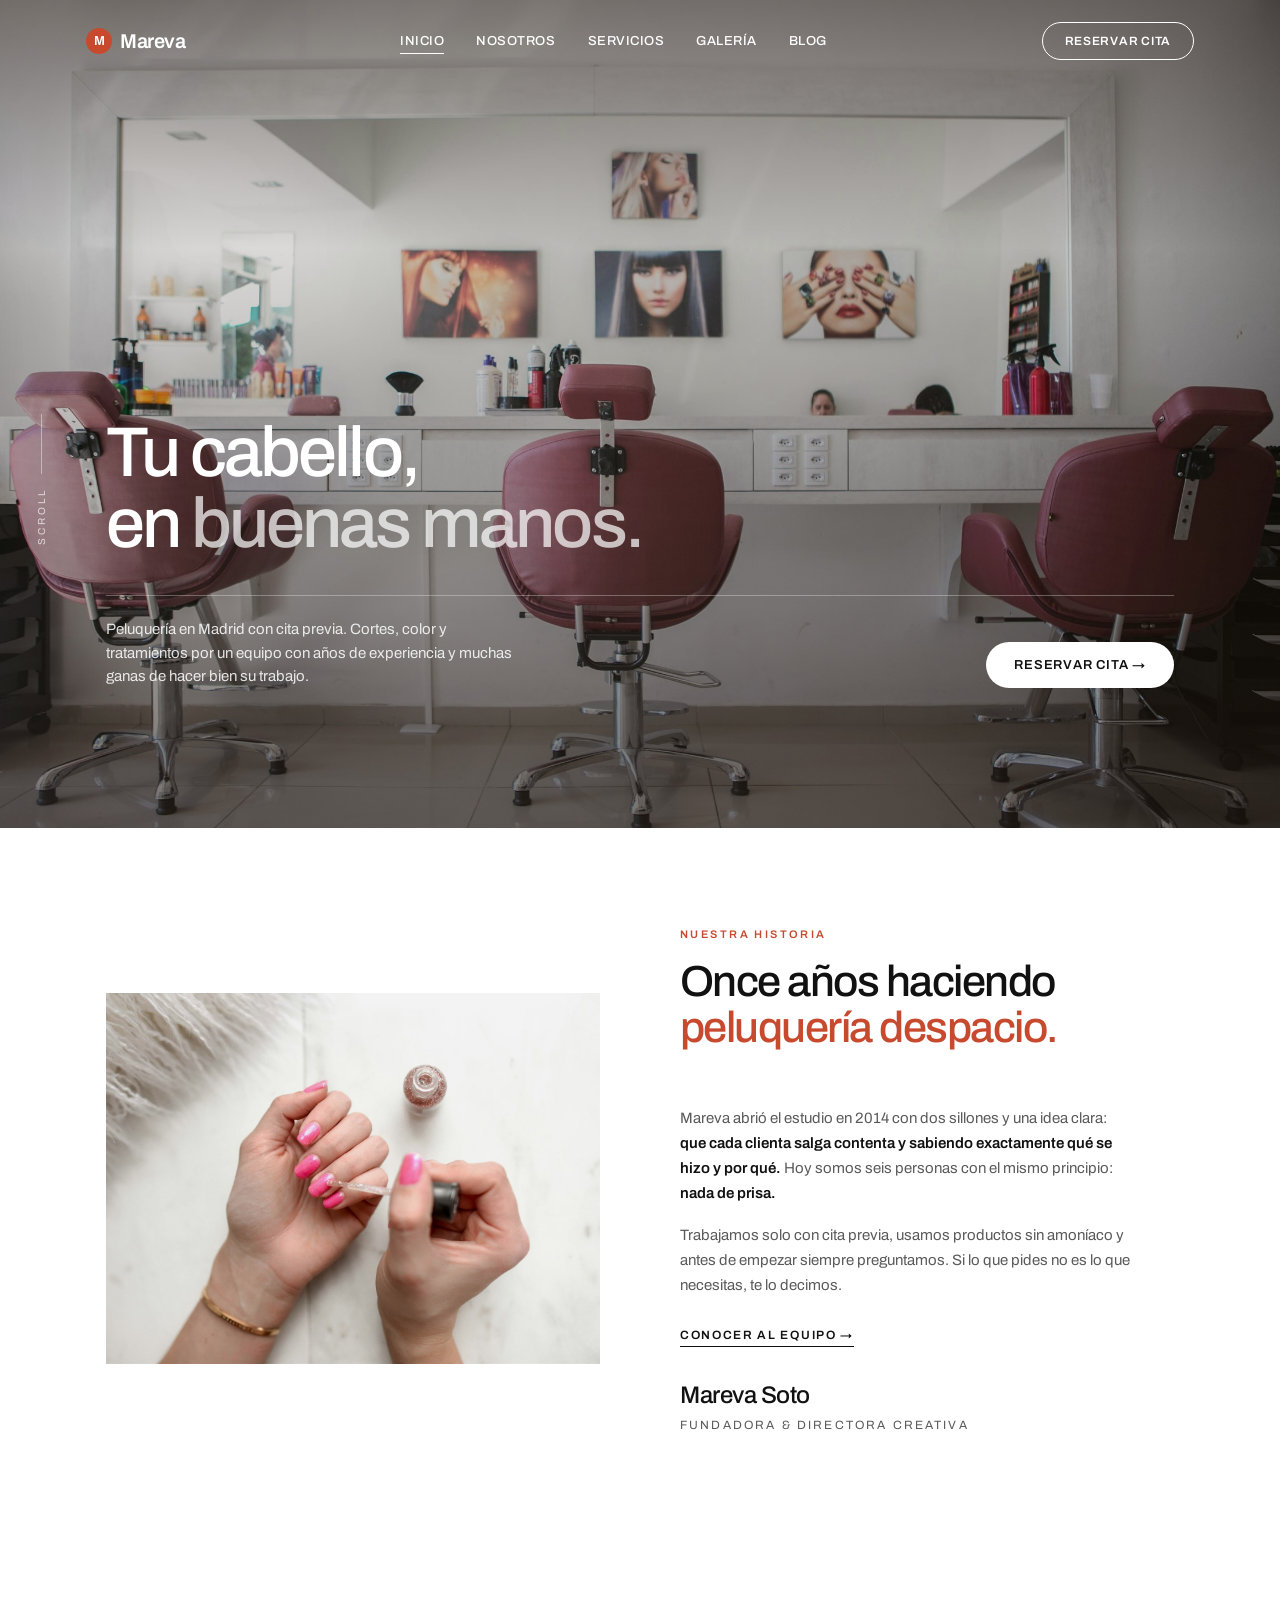
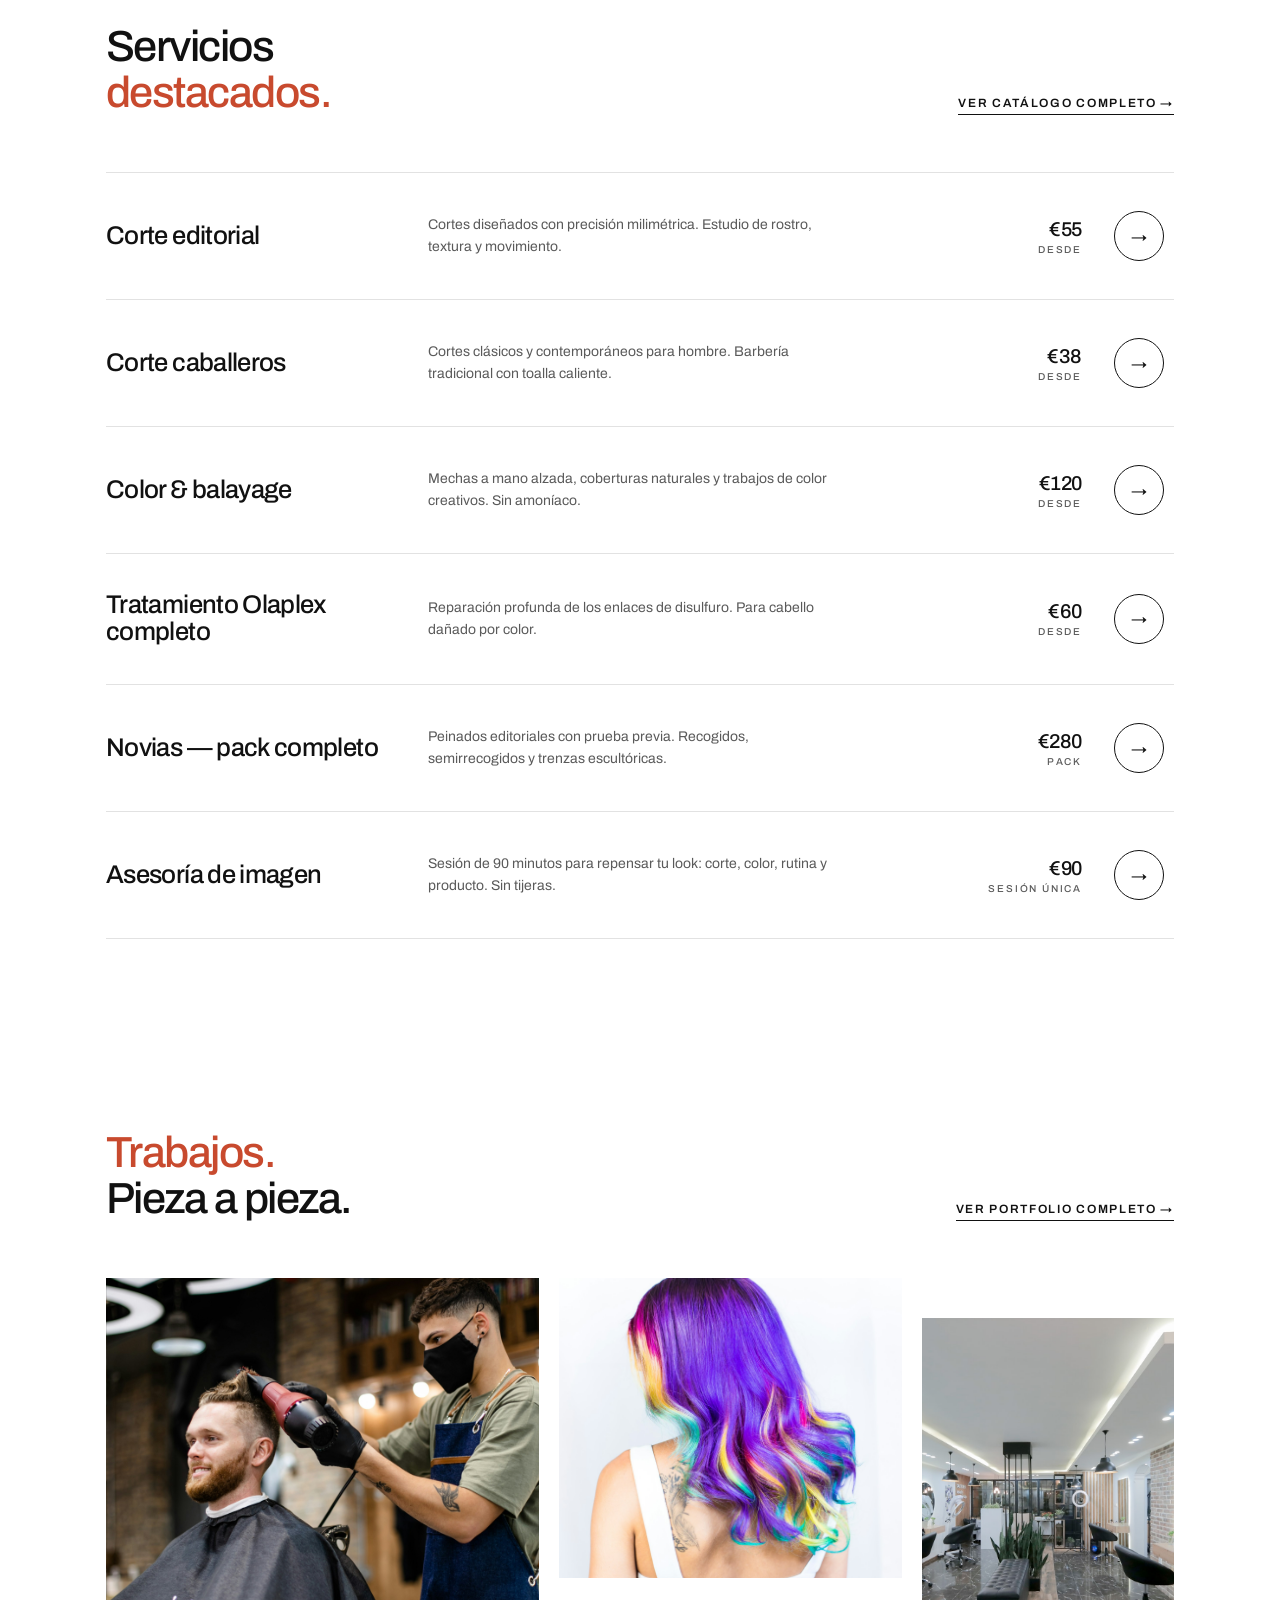
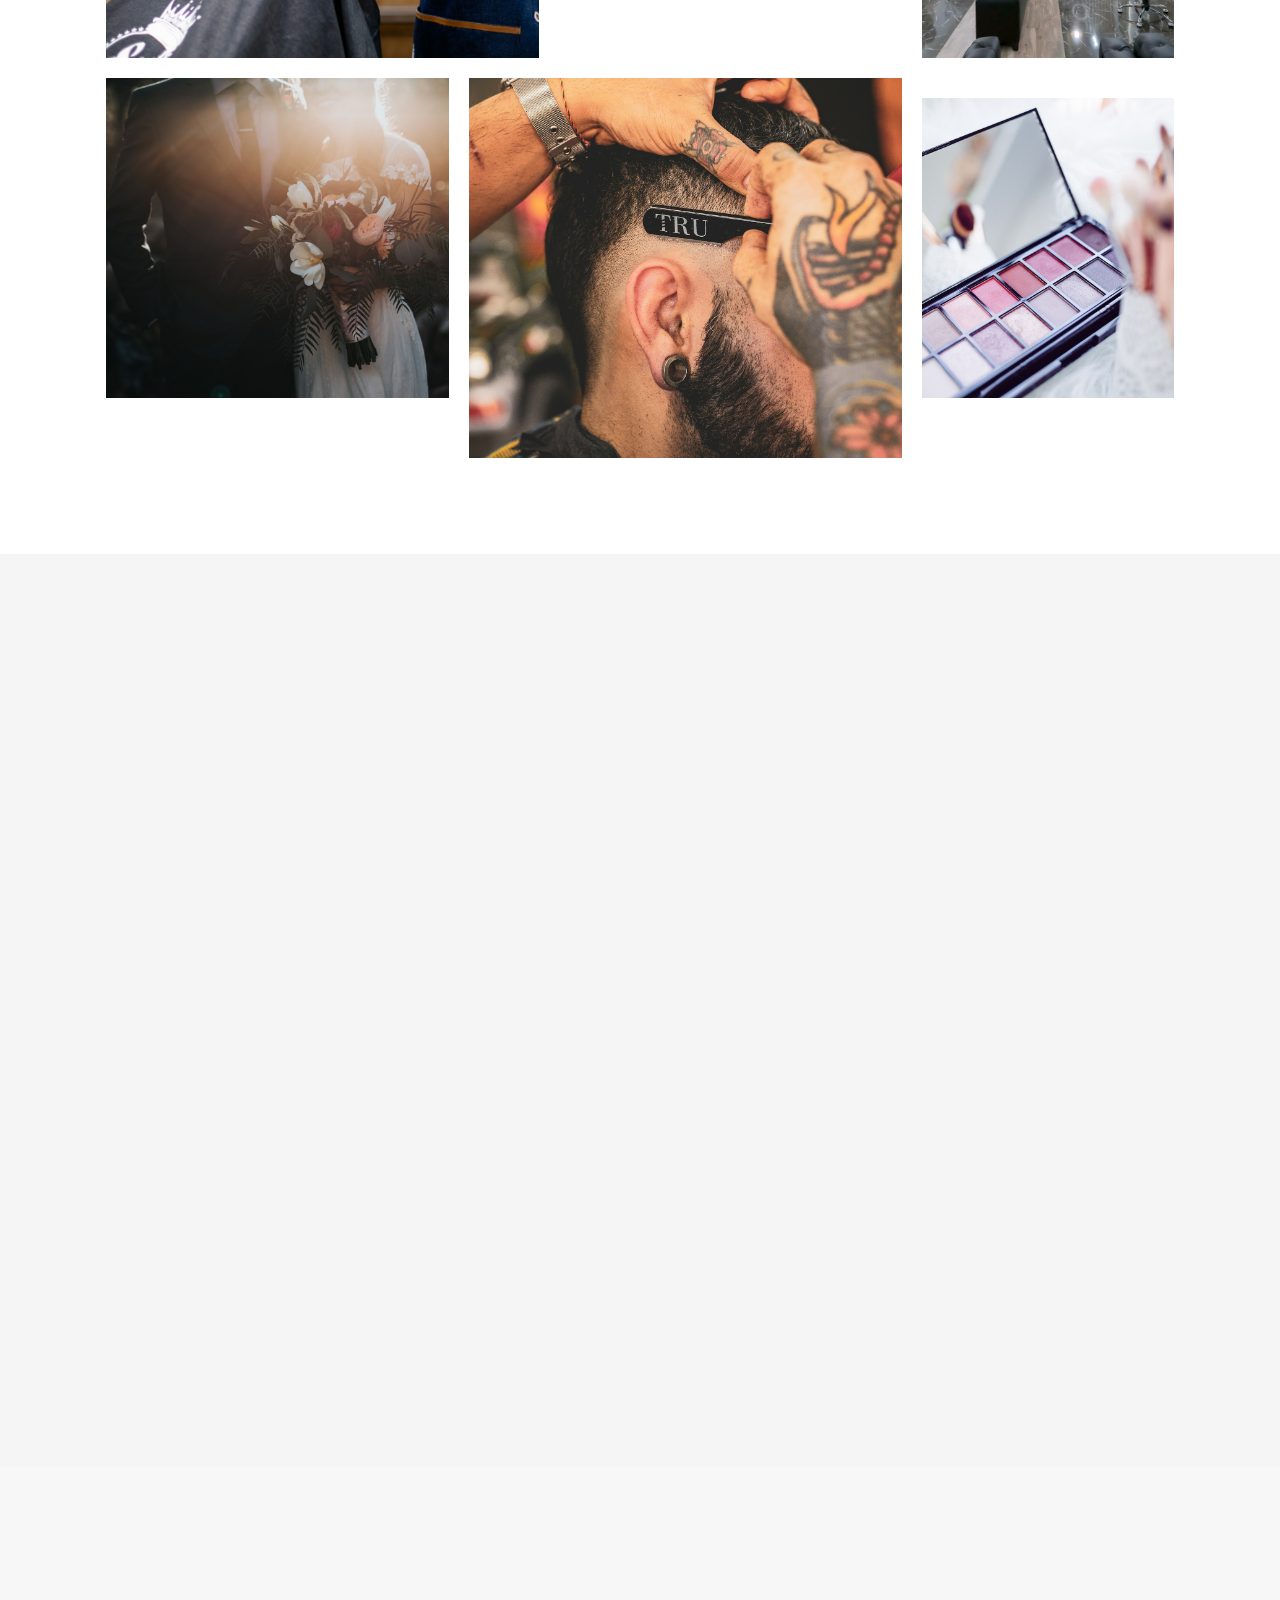
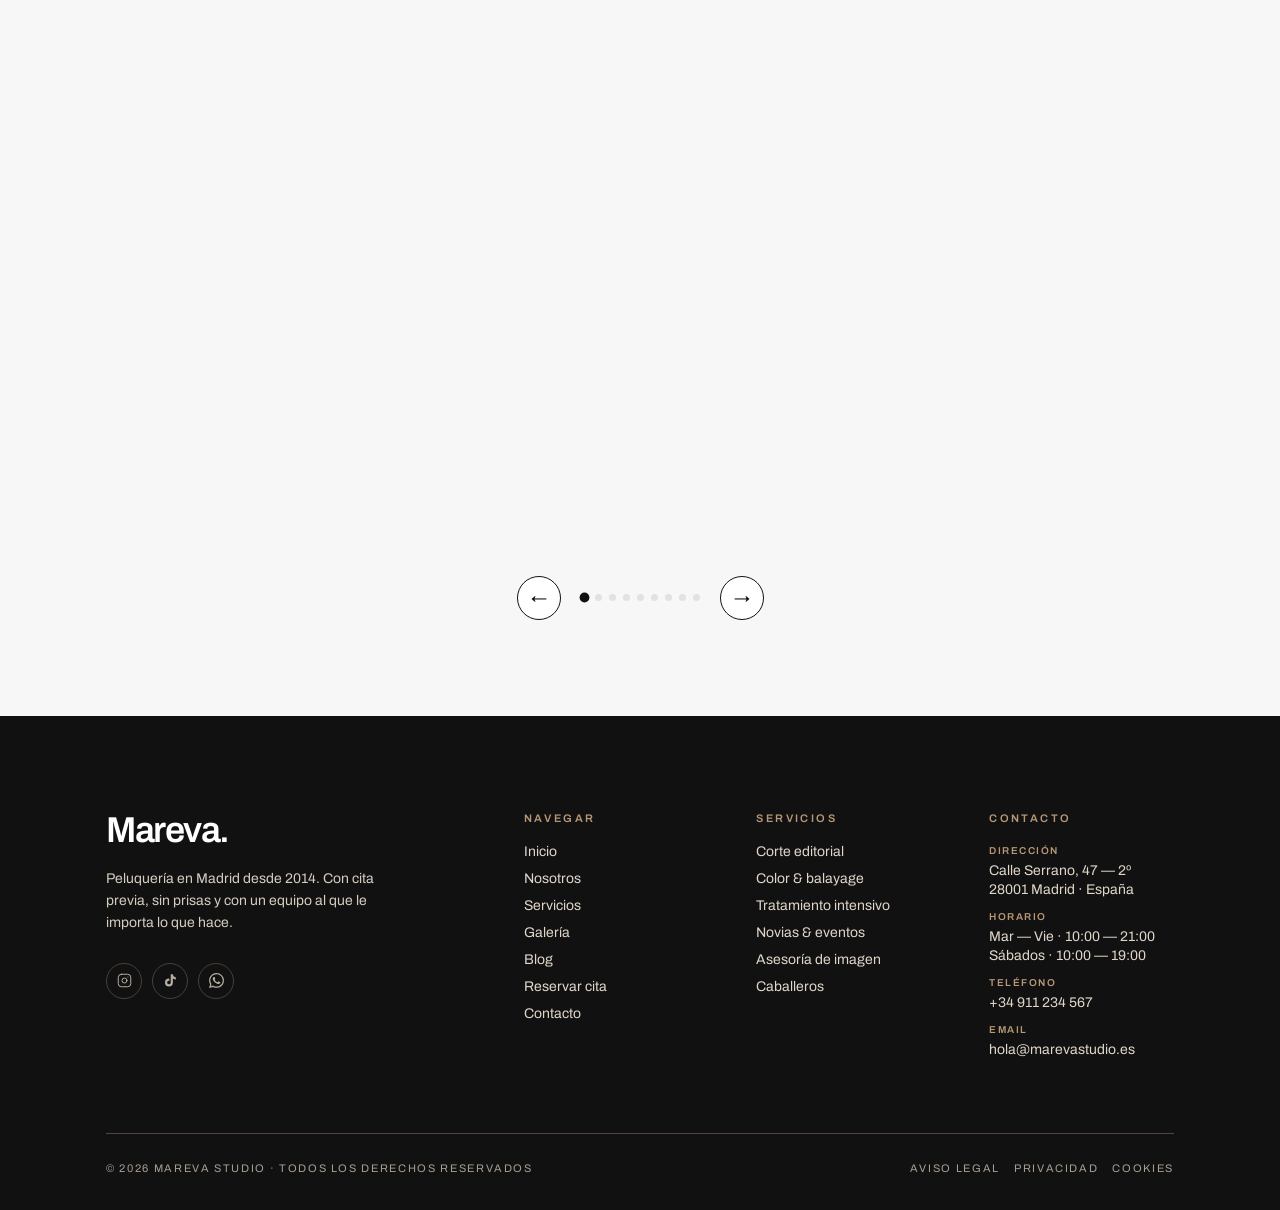
==== commit f6f26d13: "mejoras" ====
--- a/index.html
+++ b/index.html
@@ -22,6 +22,7 @@
       <a href="servicios.html">Servicios</a>
       <a href="galeria.html">Galería</a>
       <a href="blog.html">Blog</a>
+      <a href="contacto.html" class="nav-cta nav-cta--mobile">Reservar cita</a>
     </nav>
     <a href="contacto.html" class="nav-cta">Reservar cita</a>
     <button class="menu-toggle" aria-label="Menú">
--- a/styles.css
+++ b/styles.css
@@ -26,10 +26,11 @@
 }
 
 *{box-sizing:border-box;margin:0;padding:0}
-html{scroll-behavior:smooth}
+html{scroll-behavior:smooth;overflow-x:hidden;max-width:100%}
 html,body{color:var(--ink);font-family:var(--sans);font-weight:400;-webkit-font-smoothing:antialiased}
 body{
   overflow-x:hidden;
+  max-width:100%;
   background:var(--bg);
   min-height:100vh;
 }
@@ -107,6 +108,7 @@
 .topbar:not(.scrolled):not(.is-solid) .nav-cta:hover{background:var(--bg);color:var(--ink)}
 .nav-cta:active{transform:scale(.97)}
 .topbar.scrolled .nav-cta.is-active, .topbar.is-solid .nav-cta.is-active{background:var(--ink);color:var(--bg)}
+.nav-cta--mobile{display:none}
 
 /* Burguer menú móvil */
 .menu-toggle{
@@ -374,16 +376,18 @@
 
 /* Encabezado de categoría dentro de servicios.html */
 .svc-category{
-  font-family:var(--display);font-weight:500;
-  font-size:24px;letter-spacing:-.02em;
-  margin:60px 0 8px;padding-bottom:12px;
+  font-family:var(--display);font-weight:600;
+  font-size:clamp(22px, 3vw, 34px);letter-spacing:-.03em;
+  margin:72px 0 0;padding:20px 0 16px;
+  border-top:2px solid var(--ink);
   border-bottom:1px solid var(--line);
-  display:flex;justify-content:space-between;align-items:flex-end;
-  color:var(--ink);
+  display:flex;justify-content:space-between;align-items:center;
+  color:var(--ink);gap:16px;
 }
 .svc-category small{
   font-family:var(--sans);font-weight:500;font-size:11px;
   letter-spacing:.18em;text-transform:uppercase;color:var(--ink-2);
+  flex-shrink:0;
 }
 .svc-category:first-child{margin-top:0}
 
@@ -1260,6 +1264,7 @@
   .menu-toggle{display:flex}
   .topbar-inner, .topbar.scrolled .topbar-inner, .topbar.is-solid .topbar-inner{padding:14px 20px}
   .nav-cta{display:none}
+  .nav .nav-cta--mobile{display:inline-flex;margin-top:8px;align-self:flex-start;color:var(--ink);border-color:var(--ink);padding:11px 22px;width:auto}
   section > .inner{padding:0 24px}
   section{padding:80px 0}
   .page-hero{padding:140px 0 60px}
@@ -1269,8 +1274,9 @@
   .scroll-tag{display:none}
 
   .about{grid-template-columns:1fr;gap:48px}
-  .service-row{grid-template-columns: 1fr 50px;gap:14px}
+  .service-row{grid-template-columns: 1fr 44px;gap:12px}
   .service-row .desc, .service-row .price{display:none}
+  .svc-category{flex-direction:column;align-items:flex-start;gap:6px}
 
   .gallery-wrap{grid-template-columns:repeat(2,1fr)}
   .gal{grid-column: span 1 !important;height:380px !important;margin-top:0 !important}
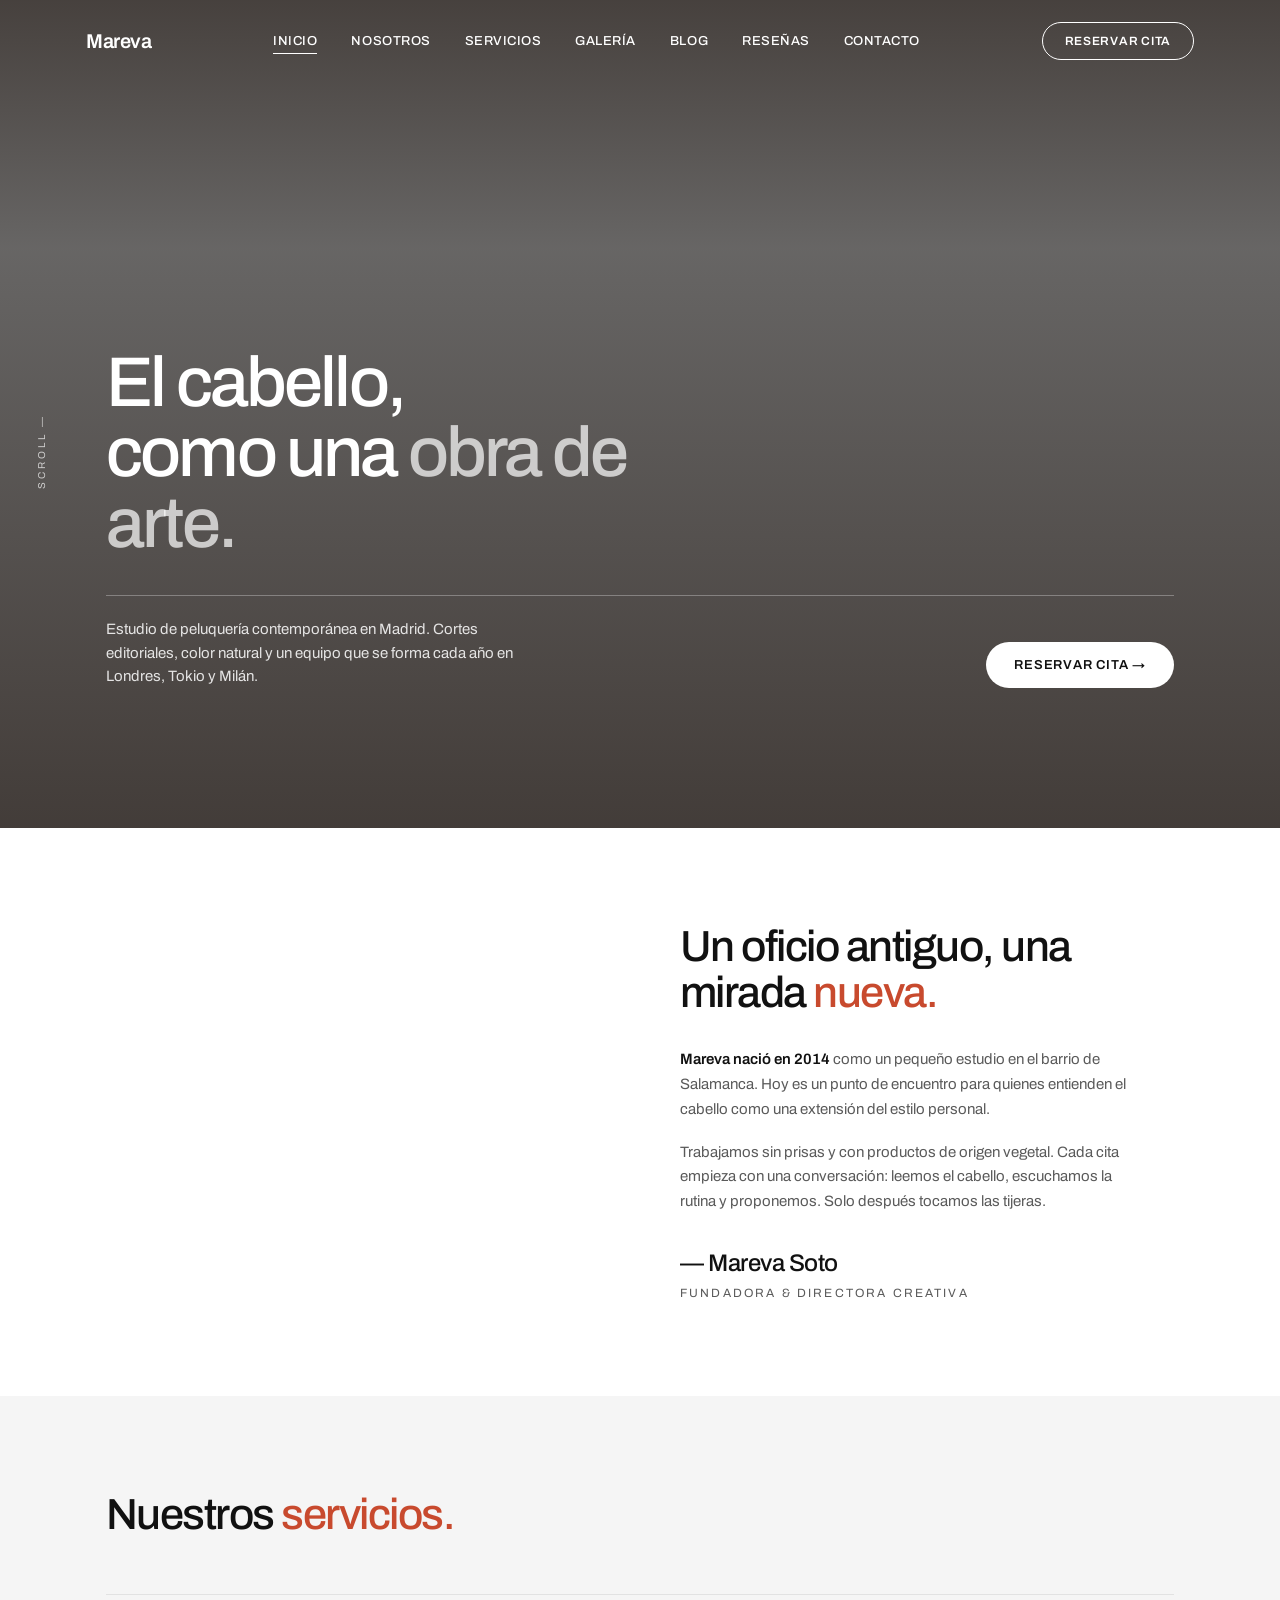
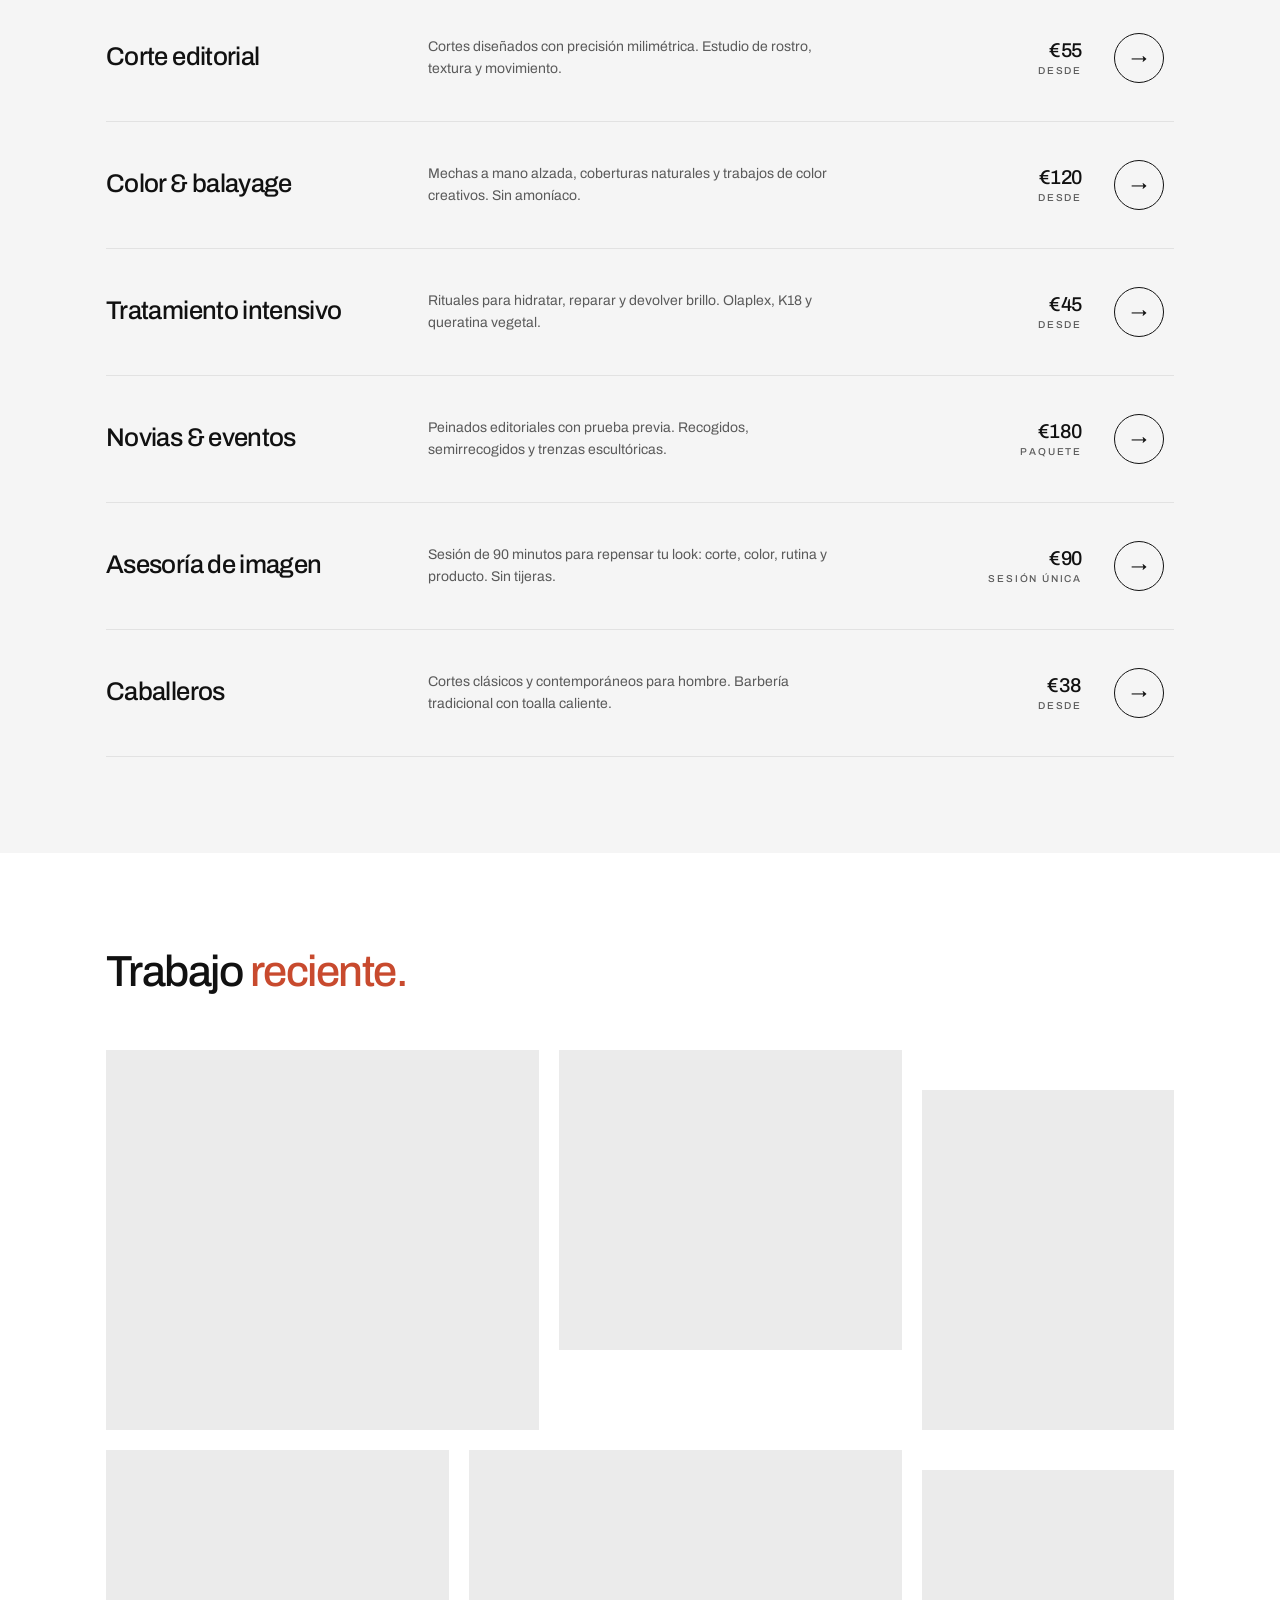
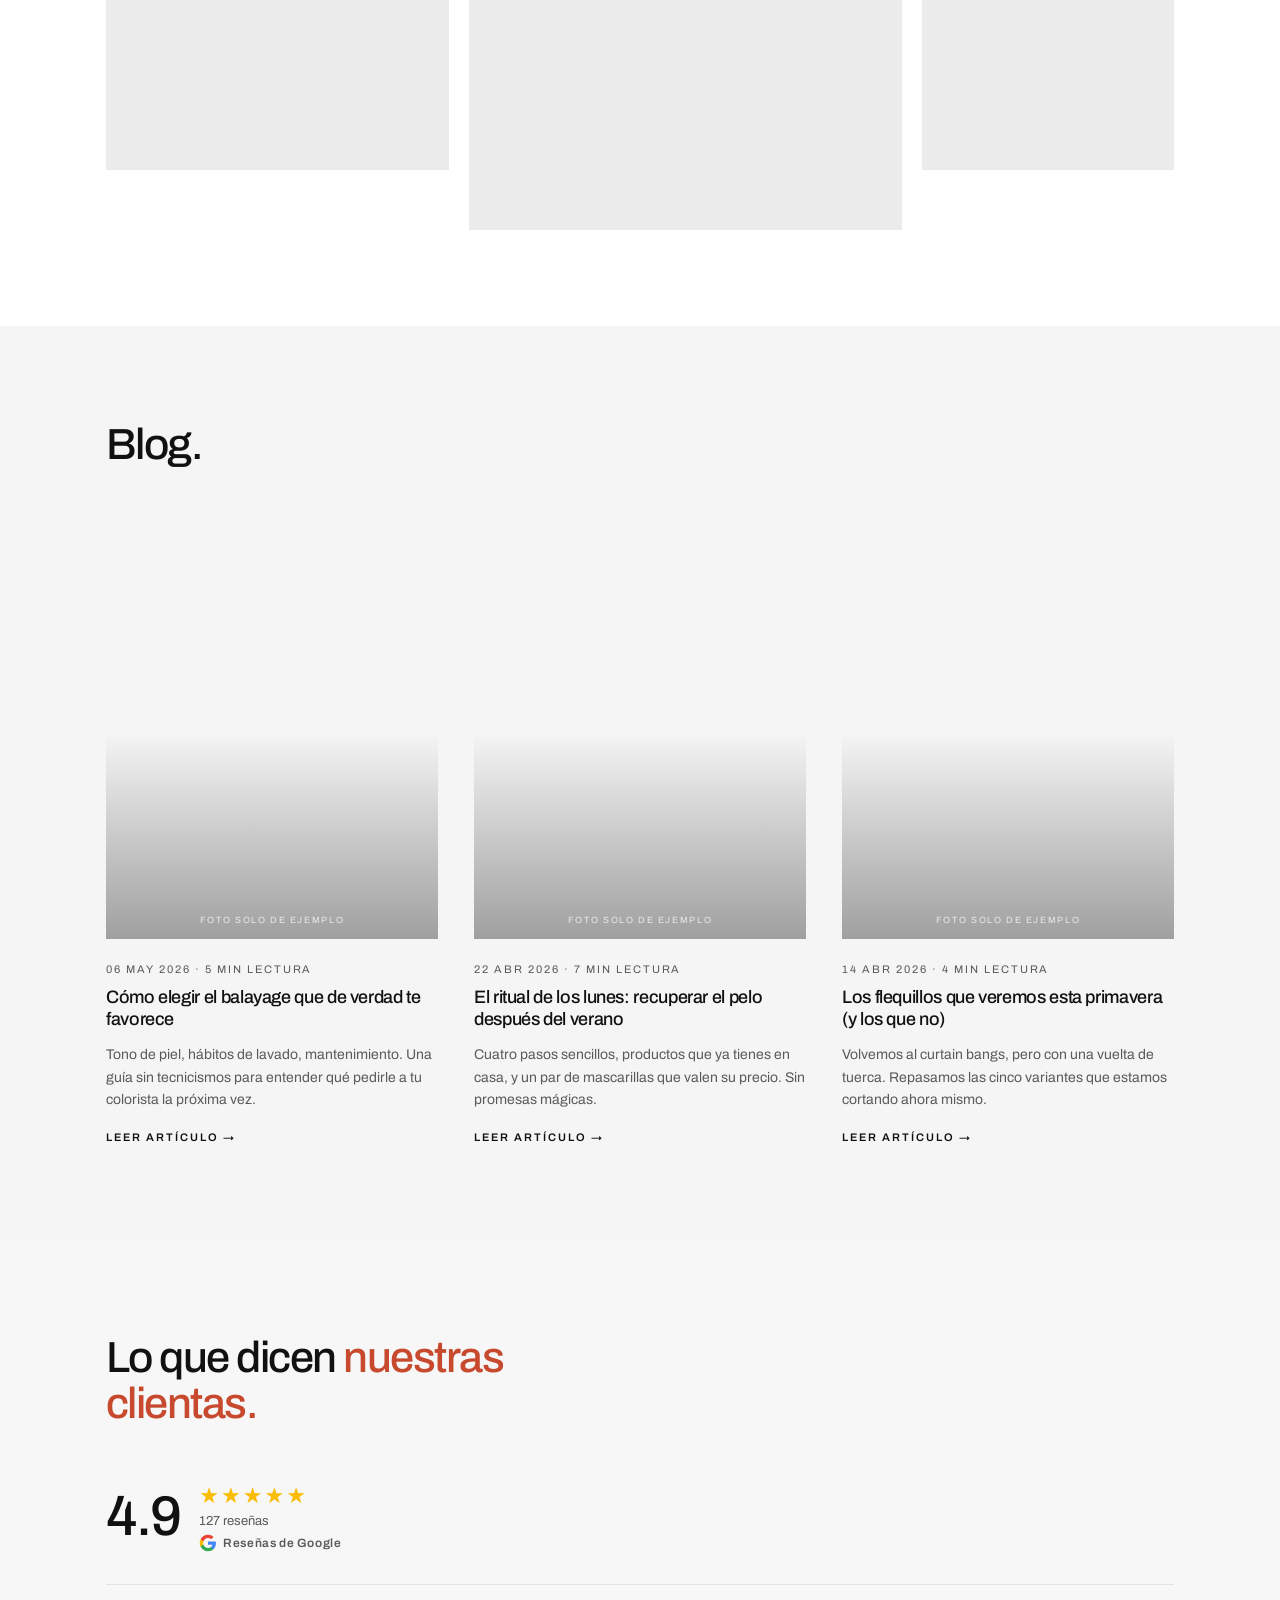
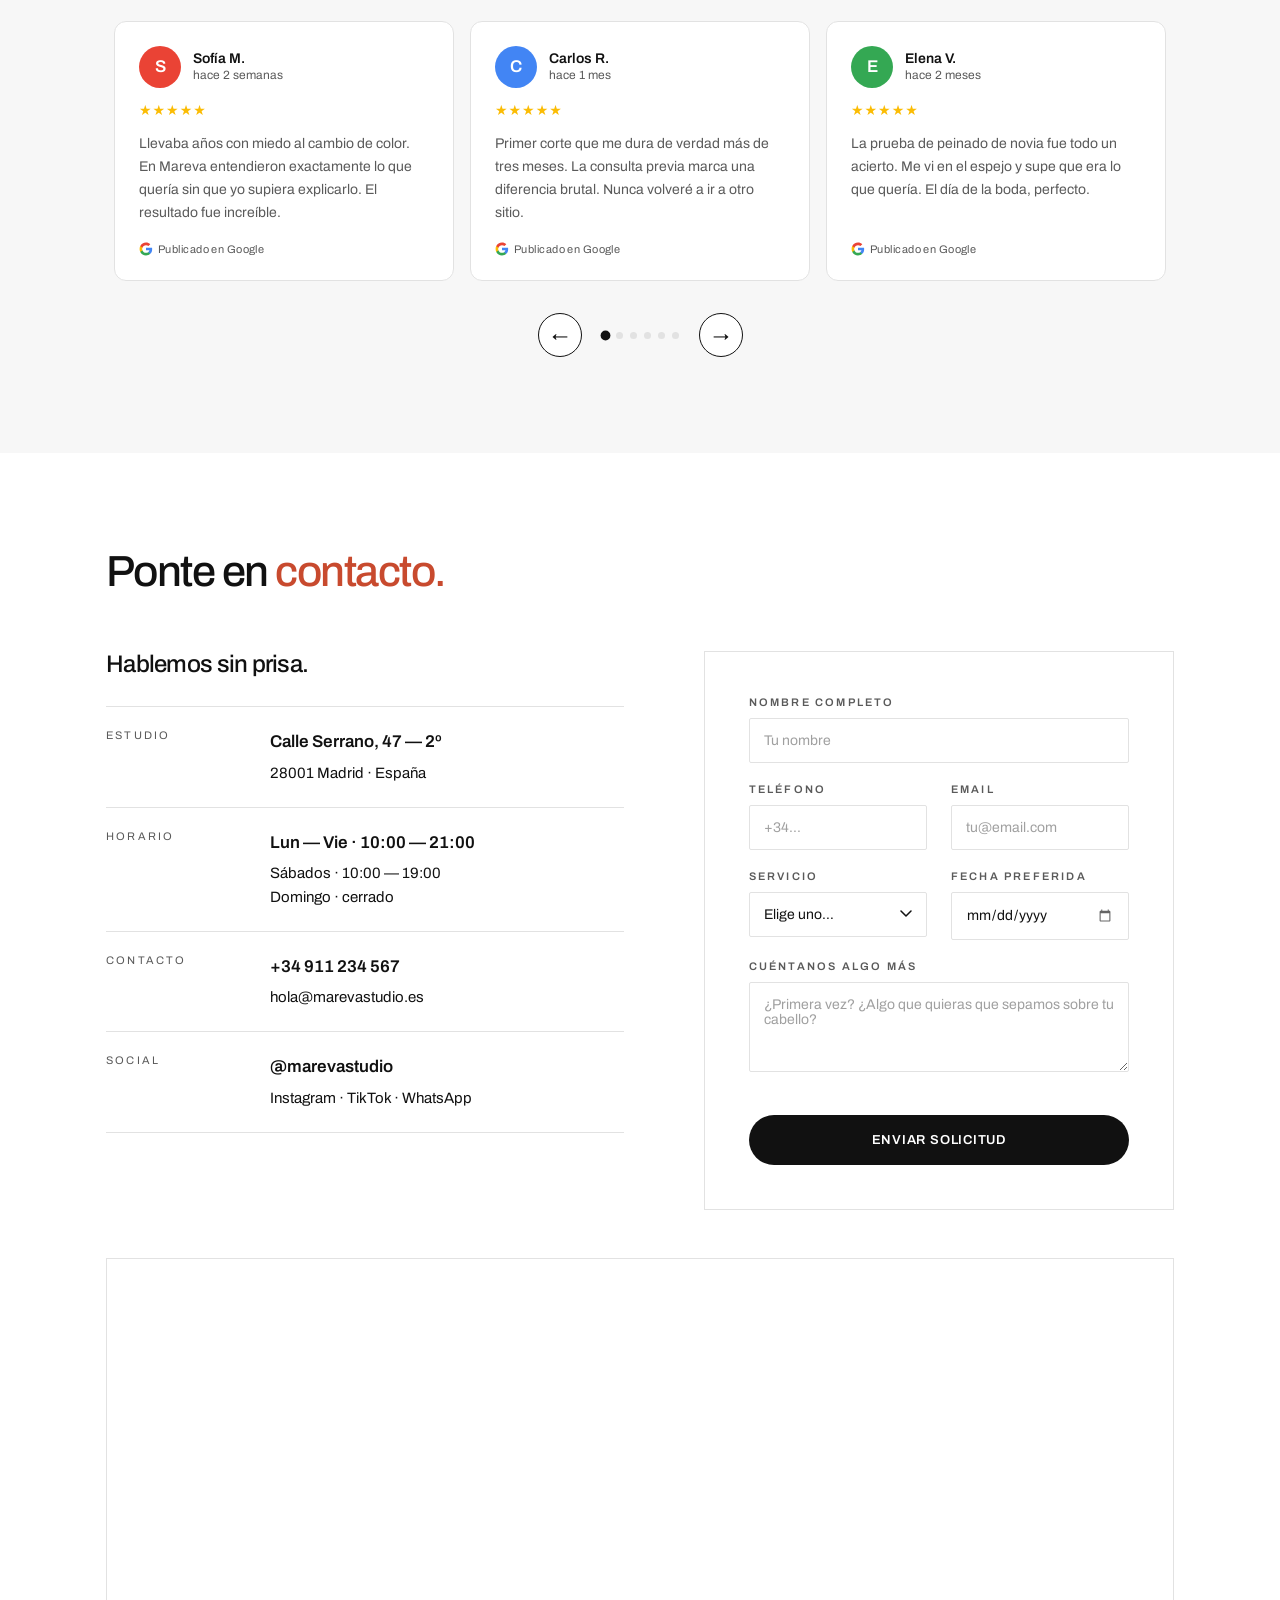
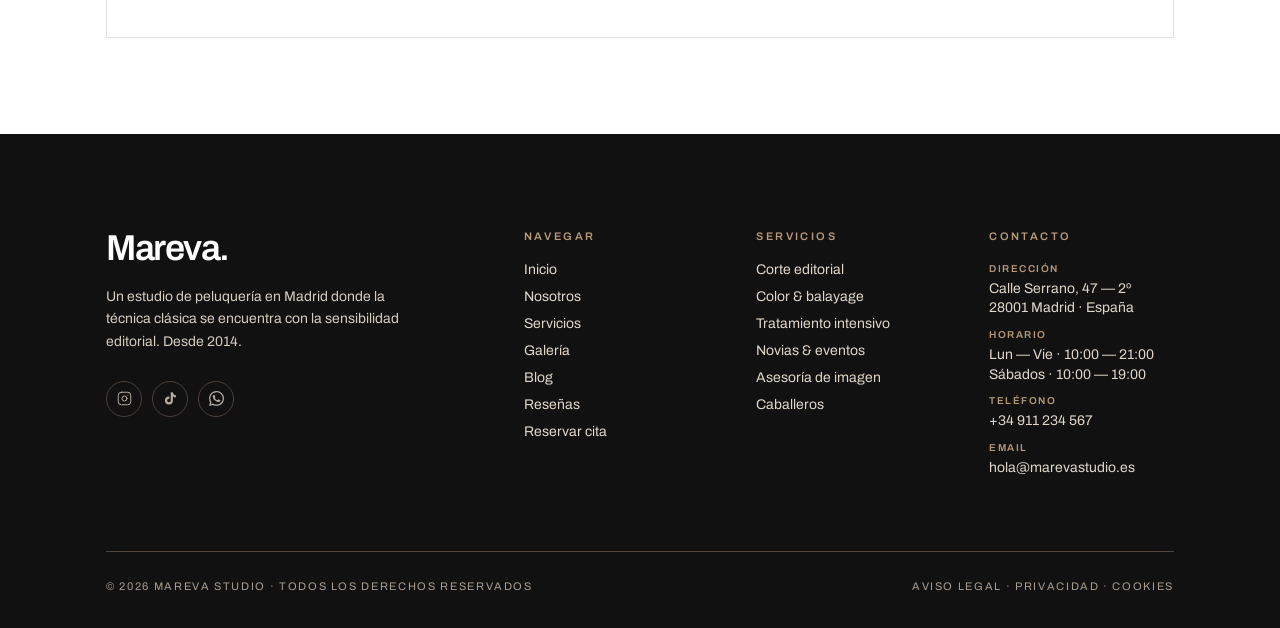
==== commit b216fcde: "arreglo" ====
--- a/index.html
+++ b/index.html
@@ -1,172 +1,1088 @@
-<!DOCTYPE html>
+<!doctype html>
 <html lang="es">
 <head>
-<meta charset="UTF-8" />
-<meta name="viewport" content="width=device-width, initial-scale=1, viewport-fit=cover" />
-<title>Mareva Studio · Peluquería en Madrid</title>
-<meta name="description" content="Peluquería en Madrid con cita previa. Cortes, color y tratamientos por un equipo con experiencia. Reserva tu cita." />
+<meta charset="utf-8" />
+<meta name="viewport" content="width=device-width,initial-scale=1" />
+<title>Studio Mareva — Peluquería</title>
 <link rel="preconnect" href="https://fonts.googleapis.com">
 <link rel="preconnect" href="https://fonts.gstatic.com" crossorigin>
 <link href="https://fonts.googleapis.com/css2?family=Archivo:wght@300;400;500;600;700&display=swap" rel="stylesheet">
-<link rel="stylesheet" href="styles.css">
+<style>
+  :root{
+    --bg:        #ffffff;
+    --bg-2:      #f5f5f5;
+    --bg-3:      #ebebeb;
+    --ink:       #111111;
+    --ink-2:     #5a5a5a;
+    --line:      #e2e2e2;
+    --accent:    #c84a2e;
+    --display: "Archivo", system-ui, sans-serif;
+    --sans:    "Archivo", system-ui, sans-serif;
+  }
+
+  *{box-sizing:border-box;margin:0;padding:0}
+  html,body{color:var(--ink);font-family:var(--sans);font-weight:400;-webkit-font-smoothing:antialiased;overflow-x:hidden}
+  body{
+    background-color:var(--bg);
+    background-image:
+      linear-gradient(oklch(0 0 0 / 0.55), oklch(0 0 0 / 0.55)),
+      url('hero.png');
+    background-attachment:fixed;
+    background-size:cover;
+    background-position:center;
+  }
+  .inner{max-width:1180px;margin:0 auto;width:100%}
+  img{display:block;max-width:100%}
+  a{color:inherit;text-decoration:none}
+  button{font:inherit;color:inherit;background:none;border:0;cursor:pointer;touch-action:manipulation}
+  a{touch-action:manipulation}
+  .modal-card,.service-row,.post,.gal,.testimonio-card{touch-action:manipulation}
+  ::selection{background:var(--accent);color:var(--bg)}
+
+  /* ============ TOP NAV ============ */
+  .topbar{
+    position:fixed;top:0;left:0;right:0;z-index:50;
+    transition: background .3s, color .3s, padding .3s;
+    color:var(--bg);
+  }
+  .topbar-inner{
+    max-width:1180px;margin:0 auto;
+    display:flex;align-items:center;justify-content:space-between;
+    padding:22px 36px;
+    transition: padding .3s;
+  }
+  .topbar.scrolled{
+    background:var(--bg);color:var(--ink);
+    border-bottom:1px solid var(--line);
+  }
+  .topbar.scrolled .topbar-inner{padding:14px 36px}
+  .brand{
+    font-family:var(--sans);font-weight:600;
+    font-size:20px;letter-spacing:-0.02em;
+  }
+  .nav{display:flex;gap:34px;align-items:center}
+  .nav a{
+    font-size:13px;font-weight:500;letter-spacing:0.04em;
+    position:relative;padding:6px 0;text-transform:uppercase;
+  }
+  .nav a::after{
+    content:"";position:absolute;left:0;bottom:0;height:1px;width:0;
+    background:currentColor;transition:width .25s;
+  }
+  .nav a:hover::after, .nav a.active::after{width:100%}
+  .nav-cta{
+    padding:11px 22px;border:1px solid currentColor;
+    border-radius:999px;font-size:12px;font-weight:600;
+    letter-spacing:0.06em;text-transform:uppercase;
+    transition: background .2s, color .2s;
+  }
+  .topbar.scrolled .nav-cta:hover{background:var(--ink);color:var(--bg)}
+  .topbar:not(.scrolled) .nav-cta:hover{background:var(--bg);color:var(--ink)}
+
+  /* ============ HERO — imagen completa, top contra navbar ============ */
+  .hero{
+    position:relative;
+    width:100%;height:92vh;min-height:620px;
+    overflow:hidden;
+  }
+  .hero-img{
+    position:absolute;inset:0;
+    background:
+      linear-gradient(180deg, oklch(0.22 0.02 50 / 0.55) 0%, oklch(0.22 0.02 50 / 0.15) 30%, oklch(0.22 0.02 50 / 0.6) 100%),
+      url('hero.png');
+    background-size: cover;
+    background-position: center;
+    transform-origin: center center;
+  }
+  .hero-content{
+    position:absolute;inset:0;
+    display:flex;flex-direction:column;justify-content:flex-end;
+    max-width:1180px;margin:0 auto;
+    padding: 0 56px 140px;
+    color:var(--bg);
+  }
+  .hero h1{
+    font-family:var(--display);
+    font-weight:500;
+    font-size: clamp(40px, 5.5vw, 88px);
+    line-height: 1;
+    letter-spacing: -0.04em;
+    max-width: 14ch;
+  }
+  .hero h1 em{font-style:normal;color:oklch(1 0 0 / 0.7)}
+  .hero-bottom{
+    margin-top:36px;
+    display:flex;justify-content:space-between;align-items:end;
+    border-top:1px solid oklch(1 0 0 / 0.3);padding-top:22px;
+  }
+  .hero-bottom p{
+    max-width:46ch;font-size:15px;line-height:1.55;
+    color:oklch(1 0 0 / 0.85);
+  }
+  .hero-cta{
+    display:inline-flex;align-items:center;gap:12px;
+    padding:16px 28px;background:var(--bg);color:var(--ink);
+    border-radius:999px;font-size:13px;font-weight:600;
+    letter-spacing:0.06em;text-transform:uppercase;
+    transition: transform .2s, background .2s, color .2s;
+  }
+  .hero-cta:hover{background:var(--accent);color:var(--bg);transform:translateY(-2px)}
+
+  .scroll-tag{
+    position:absolute;left:36px;top:50%;
+    font-size:10px;letter-spacing:0.3em;
+    text-transform:uppercase;color:oklch(1 0 0 / 0.7);
+    writing-mode:vertical-rl;transform:rotate(180deg);
+  }
+
+  /* ============ SECCIONES — sin eyebrows ============ */
+  section{padding:96px 0;position:relative}
+  section > .inner{padding:0 56px}
+  .section-title{
+    font-family:var(--display);font-weight:500;
+    font-size: clamp(28px, 3.4vw, 52px);
+    line-height:1.05;letter-spacing:-0.035em;
+    margin-bottom:56px;
+    max-width: 16ch;
+  }
+  .section-title em{color:var(--accent);font-style:normal}
+
+  /* ============ NOSOTROS ============ */
+  #nosotros{background:var(--bg)}
+  .about{
+    display:grid;grid-template-columns: 1fr 1fr;gap:80px;align-items:center;
+  }
+  .about-img{
+    aspect-ratio: 4/3;
+    background: url('seccion1.png');
+    background-size:cover;
+    background-position: center;
+    position:relative;
+  }
+  .about-text p{font-size:15px;line-height:1.65;color:var(--ink-2);margin-bottom:18px;max-width:50ch}
+  .about-text p strong{color:var(--ink);font-weight:600}
+  .about-text .signature{
+    font-family:var(--display);font-weight:500;font-size:24px;letter-spacing:-0.02em;
+    color:var(--ink);margin-top:36px;
+  }
+  .about-text .sig-name{
+    font-size:12px;letter-spacing:0.18em;
+    text-transform:uppercase;color:var(--ink-2);margin-top:10px;
+  }
+
+  /* ============ SERVICIOS ============ */
+  #servicios{background:var(--bg-2)}
+  .services-grid{
+    display:flex;flex-direction:column;
+    border-top:1px solid var(--line);
+  }
+  .service-row{
+    display:grid;grid-template-columns: 1.4fr 2fr 1fr 60px;
+    gap:32px;align-items:center;
+    padding:38px 0;border-bottom:1px solid var(--line);
+    cursor:pointer;transition: padding .25s, background .25s;
+    position:relative;
+  }
+  .service-row:hover{padding-left:24px;padding-right:24px;background:var(--bg-3)}
+  .service-row .name{
+    font-family:var(--display);font-weight:500;
+    font-size: clamp(20px, 2vw, 28px);line-height:1.05;letter-spacing:-0.025em;
+    transition:color .25s;
+  }
+  .service-row:hover .name{color:var(--accent)}
+  .service-row .desc{
+    font-size:14px;line-height:1.55;color:var(--ink-2);
+  }
+  .service-row .price{
+    font-family:var(--display);font-weight:500;font-size:20px;text-align:right;letter-spacing:-0.02em;
+  }
+  .service-row .price small{
+    display:block;font-style:normal;font-family:var(--sans);
+    font-size:10px;letter-spacing:0.18em;color:var(--ink-2);text-transform:uppercase;margin-top:4px;
+  }
+  .service-row .arr{
+    width:50px;height:50px;border:1px solid var(--ink);border-radius:50%;
+    display:flex;align-items:center;justify-content:center;
+    transition: background .25s, color .25s, transform .25s;
+  }
+  .service-row:hover .arr{background:var(--ink);color:var(--bg);transform:rotate(-45deg)}
+
+  /* Modal Base */
+  .modal-backdrop{
+    position:fixed;inset:0;z-index:80;
+    background:oklch(0 0 0 / 0.4);
+    backdrop-filter: blur(8px);
+    opacity:0;pointer-events:none;
+    transition:opacity .4s cubic-bezier(0.4, 0, 0.2, 1);
+    display:flex;align-items:center;justify-content:center;
+  }
+  .modal-backdrop.open{opacity:1;pointer-events:auto}
+  
+  /* Desktop Modal (Original) */
+  .modal-desktop{
+    background:var(--bg);width:min(1080px, 90vw);max-height:85vh;overflow:hidden;
+    display:grid;grid-template-columns: 1fr 1.2fr;
+    box-shadow: 0 25px 50px -12px oklch(0 0 0 / 0.25);
+    position: relative;
+    opacity: 0; transform: scale(0.95);
+    transition: all 0.4s cubic-bezier(0.2, 0.8, 0.2, 1);
+  }
+  .modal-backdrop.open .modal-desktop{ opacity: 1; transform: scale(1); }
+  
+  .modal-desktop .m-img{
+    position:relative; overflow:hidden;
+  }
+  .modal-desktop .m-img::before{
+    content:'';position:absolute;inset:-24px;
+    background:var(--svc-img, repeating-linear-gradient(135deg, oklch(0.78 0.04 50) 0 1px, oklch(0.86 0.03 55) 1px 9px));
+    background-size:cover;background-position:center;
+    filter:blur(14px);
+  }
+  .modal-desktop .m-img::after{
+    content:'Foto solo de ejemplo';
+    position:absolute;inset:0;z-index:1;
+    display:flex;align-items:flex-end;justify-content:center;
+    padding-bottom:24px;
+    font-size:10px;letter-spacing:0.2em;text-transform:uppercase;
+    color:oklch(1 0 0 / 0.75);
+    background:linear-gradient(to bottom, transparent 50%, oklch(0 0 0 / 0.35));
+  }
+  .modal-desktop .m-content{ padding: 60px; overflow-y: auto; }
+  .modal-desktop .modal-close{ 
+    position: absolute;
+    top: 24px; right: 24px; 
+    z-index: 100;
+  }
+
+  /* Shared Modal Elements */
+  .modal-body h3{
+    font-family:var(--display);font-weight:500;
+    font-size:36px;line-height:1.05;letter-spacing:-0.03em;margin-bottom:24px;
+  }
+  .modal-body .lead{
+    font-size:16px;line-height:1.6;color:var(--ink-2);margin-bottom:36px;
+  }
+  .modal-body h5{
+    font-size:11px;letter-spacing:0.22em;
+    text-transform:uppercase;color:var(--ink);margin-bottom:16px;font-weight:600;
+  }
+  .modal-body ul{list-style:none;margin-bottom:32px}
+  .modal-body ul li{
+    padding:14px 0;border-bottom:1px solid var(--line);
+    font-size:14px;display:flex;justify-content:space-between;
+  }
+  .modal-body ul li span:last-child{color:var(--ink-2)}
+  
+  .modal-meta{
+    display:grid;grid-template-columns: repeat(3, 1fr);gap:24px;padding:28px 0;
+    border-top:1px solid var(--line);border-bottom:1px solid var(--line);
+    margin-bottom:32px;
+  }
+  .modal-meta div span{display:block;font-size:9px;letter-spacing:0.15em;text-transform:uppercase;color:var(--ink-2);margin-bottom:6px}
+  .modal-meta div strong{font-family:var(--display);font-weight:500;font-size:18px;letter-spacing:-0.02em}
+  
+  .modal-cta{
+    display:flex;align-items:center;justify-content:center;gap:10px;
+    padding:20px 32px;background:var(--ink);color:var(--bg);
+    border-radius:999px;font-size:13px;font-weight:600;
+    letter-spacing:0.06em;text-transform:uppercase;
+    transition:background .2s, transform .2s;
+  }
+  .modal-cta:hover{background:var(--accent);transform: translateY(-2px);}
+  
+  .modal-close{
+    width:40px;height:40px;border-radius:50%;border:1px solid var(--line);
+    background: var(--bg);
+    display:flex;align-items:center;justify-content:center;
+    transition:background .2s, color .2s;
+  }
+  .modal-close:hover{background:var(--ink);color:var(--bg);border-color:var(--ink)}
+
+  /* Mobile Flip Card (Hidden by default) */
+  .modal-mobile-wrap { display: none; }
+
+  #galeria{background:var(--bg)}
+  /* ============ GALER\u00cdA — im\u00e1genes ALTAS ============ */
+  .gallery-wrap{
+    display:grid;grid-template-columns: repeat(12, 1fr);gap:20px;
+  }
+  .gal{
+    background:var(--bg-3);overflow:hidden;position:relative;
+    background-size: cover;
+    background-position: center;
+    transition: transform .4s ease;
+  }
+  .gal:hover{transform:translateY(-6px)}
+  .gal-1{grid-column: span 5; height: 380px; background-image: url('galeria1.png')}
+  .gal-2{grid-column: span 4; height: 300px; background-image: url('galeria2.png')}
+  .gal-3{grid-column: span 3; height: 340px; margin-top:40px; background-image: url('galeria3.png')}
+  .gal-4{grid-column: span 4; height: 320px; background-image: url('galeria4.png')}
+  .gal-5{grid-column: span 5; height: 380px; background-image: url('galeria5.png')}
+  .gal-6{grid-column: span 3; height: 300px; margin-top:20px; background-image: url('galeria6.png')}
+
+  /* ============ BLOG ============ */
+  #blog{background:var(--bg-2)}
+  .blog-grid{
+    display:grid;grid-template-columns:repeat(3,1fr);gap:36px;
+  }
+  .post{display:flex;flex-direction:column;cursor:pointer}
+  .post-img{
+    aspect-ratio: 4/5;
+    margin-bottom:24px;overflow:hidden;
+    transition: transform .4s;
+    position:relative;
+  }
+  .post-img::before{
+    content:'';position:absolute;inset:-16px;
+    background:var(--blog-img, repeating-linear-gradient(135deg, oklch(0.78 0.04 50) 0 1px, oklch(0.86 0.03 55) 1px 9px));
+    background-size:cover;background-position:center;
+    filter:blur(12px);
+    transition:transform .4s;
+  }
+  .post-img::after{
+    content:'Foto solo de ejemplo';
+    position:absolute;inset:0;z-index:1;
+    display:flex;align-items:flex-end;justify-content:center;
+    padding-bottom:14px;
+    font-size:9px;letter-spacing:0.18em;text-transform:uppercase;
+    color:oklch(1 0 0 / 0.75);
+    background:linear-gradient(to bottom, transparent 50%, oklch(0 0 0 / 0.35));
+  }
+  .post:hover .post-img::before{transform:scale(1.04)}
+  .post .meta{
+    font-size:11px;letter-spacing:0.18em;
+    text-transform:uppercase;color:var(--ink-2);margin-bottom:12px;
+  }
+  .post h3{
+    font-family:var(--display);font-weight:500;
+    font-size:18px;line-height:1.2;letter-spacing:-0.02em;
+    transition:color .25s;
+  }
+  .post:hover h3{color:var(--accent)}
+  .post p{
+    font-size:14px;line-height:1.6;color:var(--ink-2);margin-top:14px;
+  }
+  .post .read{
+    margin-top:20px;font-size:11px;letter-spacing:0.18em;
+    text-transform:uppercase;color:var(--ink);font-weight:600;
+  }
+
+  /* ============ CONTACTO ============ */
+  #contacto{background:var(--bg)}
+  .contact{
+    display:grid;grid-template-columns: 1.1fr 1fr;gap:80px;align-items:start;
+  }
+  .contact-info h3{
+    font-family:var(--display);font-weight:500;
+    font-size:24px;line-height:1.15;letter-spacing:-0.03em;margin-bottom:28px;
+  }
+  .info-block{
+    display:grid;grid-template-columns: 140px 1fr;gap:24px;
+    padding:22px 0;border-top:1px solid var(--line);
+  }
+  .info-block:last-of-type{border-bottom:1px solid var(--line)}
+  .info-block .k{
+    font-size:11px;letter-spacing:0.2em;
+    text-transform:uppercase;color:var(--ink-2);
+  }
+  .info-block .v{font-size:15px;line-height:1.55}
+  .info-block .v strong{font-family:var(--sans);font-weight:600;font-size:17px;display:block;margin-bottom:6px}
+
+  .contact-form{
+    background:var(--bg);padding:44px;border:1px solid var(--line);
+  }
+  .field{margin-bottom:20px}
+  .field label{
+    display:block;font-size:11px;letter-spacing:0.2em;
+    text-transform:uppercase;color:var(--ink-2);margin-bottom:10px;font-weight:600;
+  }
+  .field input, .field select, .field textarea{
+    width:100%;padding:14px 14px;border:1px solid var(--line);
+    background:var(--bg);font:inherit;font-size:14px;color:var(--ink);
+    transition: border-color .2s, background .2s;outline:none;
+    border-radius:2px;
+    appearance:none;-webkit-appearance:none;-moz-appearance:none;
+  }
+  .field input:focus, .field select:focus, .field textarea:focus{
+    border-color:var(--ink);
+  }
+  .field input::placeholder, .field textarea::placeholder{color:#a0a0a0}
+  .field select{
+    background-image: url("data:image/svg+xml;utf8,<svg xmlns='http://www.w3.org/2000/svg' width='12' height='8' viewBox='0 0 12 8'><path d='M1 1l5 5 5-5' stroke='%23111' stroke-width='1.5' fill='none' stroke-linecap='round' stroke-linejoin='round'/></svg>");
+    background-repeat:no-repeat;
+    background-position: right 14px center;
+    padding-right:40px;
+    cursor:pointer;
+  }
+  .field input[type="date"]{
+    cursor:pointer;
+    font-family:inherit;
+    color:var(--ink);
+  }
+  .field input[type="date"]::-webkit-calendar-picker-indicator{
+    cursor:pointer;
+    opacity:0.6;
+    filter: grayscale(1);
+  }
+  .field input[type="date"]::-webkit-calendar-picker-indicator:hover{opacity:1}
+  .field textarea{resize:vertical;min-height:90px}
+  .row-2{display:grid;grid-template-columns:1fr 1fr;gap:24px}
+  .submit{
+    margin-top:20px;width:100%;padding:18px;background:var(--ink);color:var(--bg);
+    border-radius:999px;font-size:13px;font-weight:600;letter-spacing:0.06em;
+    text-transform:uppercase;transition: background .2s, transform .15s;
+  }
+  .submit:hover{background:var(--accent)}
+  .submit:active{transform:scale(0.99)}
+
+  /* ============ TESTIMONIOS ============ */
+  #testimonios{
+    background:oklch(0.97 0 0 / 0.75);
+    backdrop-filter:blur(6px);
+    -webkit-backdrop-filter:blur(6px);
+  }
+  .testimonios-rating{
+    display:flex;align-items:center;gap:20px;
+    margin-top:32px;margin-bottom:36px;
+    padding-bottom:32px;border-bottom:1px solid var(--line);
+  }
+  .rating-score{
+    font-family:var(--display);font-size:56px;font-weight:500;
+    line-height:1;letter-spacing:-0.04em;
+  }
+  .rating-right{display:flex;flex-direction:column;gap:6px}
+  .rating-stars{color:#fbbc04;font-size:22px;letter-spacing:2px}
+  .rating-count{font-size:13px;color:var(--ink-2)}
+  .rating-google{
+    display:flex;align-items:center;gap:6px;
+    font-size:12px;font-weight:600;letter-spacing:0.05em;color:var(--ink-2);
+  }
+  .rating-google svg{width:18px;height:18px;flex-shrink:0}
+
+  .testimonios-carousel{position:relative;overflow:hidden}
+  .testimonios-track{
+    display:flex;
+    transition:transform .5s cubic-bezier(0.4,0,0.2,1);
+  }
+  .testimonio{
+    flex:0 0 calc(100% / 3);min-width:0;
+    padding:0 8px;
+  }
+  .testimonio-card{
+    background:var(--bg);border:1px solid var(--line);
+    border-radius:12px;padding:24px;
+    display:flex;flex-direction:column;gap:14px;height:100%;
+  }
+  .testimonio-header{display:flex;align-items:center;gap:12px}
+  .testimonio-avatar{
+    width:42px;height:42px;border-radius:50%;flex-shrink:0;
+    display:flex;align-items:center;justify-content:center;
+    font-size:17px;font-weight:600;color:#fff;
+  }
+  .testimonio-meta{display:flex;flex-direction:column;gap:2px;min-width:0}
+  .testimonio-meta strong{font-size:14px;font-weight:600;white-space:nowrap;overflow:hidden;text-overflow:ellipsis}
+  .testimonio-meta time{font-size:12px;color:var(--ink-2)}
+  .testimonio-stars{color:#fbbc04;font-size:14px;letter-spacing:1px}
+  .testimonio-text{font-size:14px;line-height:1.65;color:var(--ink-2);flex:1}
+  .testimonio-source{
+    display:flex;align-items:center;gap:5px;margin-top:4px;
+    font-size:11px;color:var(--ink-2);letter-spacing:0.04em;
+  }
+  .testimonio-source svg{width:14px;height:14px;flex-shrink:0}
+
+  .testimonios-controls{
+    display:flex;align-items:center;justify-content:center;gap:20px;
+    padding:32px 0 0;
+  }
+  .test-btn{
+    width:44px;height:44px;border-radius:50%;border:1px solid var(--ink);
+    display:flex;align-items:center;justify-content:center;font-size:16px;
+    transition:background .2s,color .2s;background:var(--bg);
+  }
+  .test-btn:hover{background:var(--ink);color:var(--bg)}
+  .test-dots{display:flex;gap:7px;align-items:center}
+  .test-dot{
+    width:7px;height:7px;border-radius:50%;
+    background:var(--line);border:0;padding:0;
+    transition:background .25s,transform .25s;cursor:pointer;
+  }
+  .test-dot.active{background:var(--ink);transform:scale(1.4)}
+
+  /* ============ MAPA ============ */
+  .contact-map{
+    margin-top:48px;height:380px;
+    border:1px solid var(--line);overflow:hidden;
+    position:relative;
+  }
+  .contact-map iframe{
+    width:100%;height:100%;border:0;display:block;
+  }
+
+  /* ============ FOOTER ============ */
+  footer{
+    background:var(--ink);color:var(--bg);
+    padding:96px 0 36px;
+  }
+  footer > .inner{padding:0 56px}
+  .footer-grid{
+    display:grid;grid-template-columns: 2fr 1fr 1fr 1fr;gap:48px;margin-bottom:64px;
+  }
+  .footer-brand{font-family:var(--display);font-weight:600;font-size:36px;line-height:1;letter-spacing:-0.04em;margin-bottom:20px}
+  .footer-tag{font-size:14px;line-height:1.6;color:oklch(0.85 0.02 70);max-width:38ch}
+  footer h6{
+    font-size:11px;letter-spacing:0.22em;
+    text-transform:uppercase;color:oklch(0.7 0.06 70);margin-bottom:20px;font-weight:600;
+  }
+  footer ul{list-style:none}
+  footer ul li{margin-bottom:12px;font-size:14px;color:oklch(0.88 0.02 70);transition:color .2s;cursor:pointer}
+  footer ul li:hover{color:var(--bg)}
+  .footer-social{display:flex;gap:10px;margin-top:28px}
+  .footer-social a{
+    width:36px;height:36px;border-radius:50%;
+    border:1px solid oklch(0.38 0.02 50);
+    display:flex;align-items:center;justify-content:center;
+    color:oklch(0.75 0.02 70);
+    transition:background .2s,border-color .2s,color .2s;
+  }
+  .footer-social a:hover{background:var(--bg);border-color:var(--bg);color:var(--ink)}
+  .footer-social svg{width:15px;height:15px}
+  .footer-contact-list{list-style:none}
+  .footer-contact-list li{margin-bottom:10px;font-size:14px;color:oklch(0.88 0.02 70);line-height:1.4}
+  .footer-contact-list li strong{display:block;font-size:13px;font-weight:600;color:oklch(0.7 0.06 70);letter-spacing:0.15em;text-transform:uppercase;font-size:10px;margin-bottom:3px}
+  .footer-bottom{
+    display:flex;justify-content:space-between;align-items:center;
+    padding-top:28px;border-top:1px solid oklch(0.4 0.02 50);
+    font-size:11px;letter-spacing:0.15em;color:oklch(0.7 0.02 70);
+    text-transform:uppercase;
+  }
+
+  /* ============ RESPONSIVE ============ */
+  @media (max-width: 980px){
+    body{background-attachment:scroll}
+    .nav{display:none}
+    .topbar-inner, .topbar.scrolled .topbar-inner{padding:14px 20px}
+    section > .inner{padding:0 24px}
+    section{padding:80px 0}
+    .hero-content{padding:0 24px 48px}
+    .hero-bottom{flex-direction:column;align-items:flex-start;gap:24px}
+    .about{grid-template-columns:1fr;gap:48px}
+    .service-row{grid-template-columns: 1fr 50px;gap:14px}
+    .service-row .desc, .service-row .price{display:none}
+    .gallery-wrap{grid-template-columns:repeat(2,1fr)}
+    .gal{grid-column: span 1 !important;height:460px !important;margin-top:0 !important}
+    .blog-grid{grid-template-columns:1fr}
+    .post-img{aspect-ratio: 16/9}
+    
+    /* Hide Desktop Modal */
+    .modal-desktop { display: none; }
+    
+    /* Show Mobile Flip Card */
+    .modal-mobile-wrap {
+      display: block;
+      width: 100%; height: 100%;
+      display: flex; align-items: center; justify-content: center;
+      position: relative;
+    }
+    
+    .modal-container{
+      perspective: 1500px;
+      width: 90vw;
+      height: 85vh;
+      max-height: 750px;
+      position: relative;
+    }
+
+    .modal-card{
+      width: 100%; height: 100%;
+      position: relative;
+      transform-style: preserve-3d;
+      transition: transform 0.8s cubic-bezier(0.4, 0, 0.2, 1);
+      cursor: pointer;
+    }
+    .modal-card.is-flipped{ transform: rotateY(180deg); }
+
+    .modal-face{
+      position: absolute; inset: 0;
+      -webkit-backface-visibility: hidden;
+      backface-visibility: hidden;
+      background: var(--bg);
+      overflow: hidden;
+      box-shadow: 0 25px 50px -12px oklch(0 0 0 / 0.25);
+      border-radius: 12px;
+    }
+
+    .modal-face-front{ 
+      display: flex; flex-direction: column; 
+      overflow-y: auto;
+      scrollbar-width: none; /* Hide scrollbar for cleaner look */
+    }
+    .modal-face-front::-webkit-scrollbar { display: none; }
+
+    .modal-face-front .modal-img{
+      flex: 0 0 auto;
+      height: 200px;
+      position:relative; overflow:hidden;
+    }
+    .modal-face-front .modal-img::before{
+      content:'';position:absolute;inset:-20px;
+      background:repeating-linear-gradient(135deg, oklch(0.78 0.04 50) 0 1px, oklch(0.86 0.03 55) 1px 9px);
+      filter:blur(12px);
+    }
+    .modal-face-front .modal-img::after{
+      content:'Foto solo de ejemplo';
+      position:absolute;inset:0;z-index:1;
+      display:flex;align-items:flex-end;justify-content:center;
+      padding-bottom:14px;
+      font-size:9px;letter-spacing:0.18em;text-transform:uppercase;
+      color:oklch(1 0 0 / 0.75);
+      background:linear-gradient(to bottom, transparent 40%, oklch(0 0 0 / 0.35));
+    }
+    
+    .modal-face-front .info-bar{
+      padding: 20px 24px; background: var(--ink); color: var(--bg);
+      display: flex; justify-content: space-between; align-items: center;
+      position: sticky; bottom: 0;
+    }
+    .modal-face-front .hint, .modal-face-back .hint{
+      font-size: 10px; text-transform: uppercase; letter-spacing: 0.15em;
+      color: var(--ink-2); text-align: center; width: 100%;
+      margin-top: 24px; opacity: 0.8;
+    }
+    .modal-face-back .hint{ color: oklch(1 0 0 / 0.7); margin-top: 0; }
+    
+    .modal-face-back .info-bar{
+      padding: 20px; background: var(--ink); color: var(--bg);
+      display: flex; flex-direction: column; align-items: center; gap: 8px;
+    }
+    .modal-face-back .info-bar h3{ font-family: var(--display); font-size: 20px; text-align: center; }
+
+    .modal-face-back{
+      transform: rotateY(180deg);
+      display: flex; flex-direction: column;
+      overflow-y: auto;
+    }
+    .modal-face-back .modal-img{
+      flex: 1;
+      height: 100%;
+      position:relative; overflow:hidden;
+    }
+    .modal-face-back .modal-img::before{
+      content:'';position:absolute;inset:-20px;
+      background:var(--svc-img, repeating-linear-gradient(135deg, oklch(0.78 0.04 50) 0 1px, oklch(0.86 0.03 55) 1px 9px));
+      background-size:cover;background-position:center;
+      filter:blur(12px);
+    }
+    .modal-face-back .modal-img::after{
+      content:'Foto solo de ejemplo';
+      position:absolute;inset:0;z-index:1;
+      display:flex;align-items:flex-end;justify-content:center;
+      padding-bottom:20px;
+      font-size:9px;letter-spacing:0.18em;text-transform:uppercase;
+      color:oklch(1 0 0 / 0.75);
+      background:linear-gradient(to bottom, transparent 50%, oklch(0 0 0 / 0.35));
+    }
+    .modal-body{ 
+      padding: 28px 20px 40px; 
+      display: flex;
+      flex-direction: column;
+      flex: 1;
+    }
+    .modal-body h3{ font-size: 24px; margin-bottom: 16px; }
+    .modal-body .lead{ font-size: 14px; margin-bottom: 24px; line-height: 1.5; }
+    .modal-meta{ grid-template-columns: 1fr 1fr; gap: 12px; padding: 20px 0; margin-bottom: 24px; }
+    .modal-meta div:last-child{ grid-column: span 2; margin-top: 4px; border-top: 1px solid var(--line); padding-top: 12px; }
+    .modal-meta div strong{ font-size: 16px; }
+    .modal-body h5{ margin-bottom: 12px; }
+    .modal-body ul{ margin-bottom: 24px; }
+    .modal-body ul li{ padding: 10px 0; font-size: 13px; }
+    .modal-cta{ margin-top: auto; padding: 16px 24px; font-size: 12px; }
+
+    .modal-close-mobile{
+      position: absolute;
+      top: 16px; right: 16px;
+      z-index: 10;
+      background: oklch(1 0 0 / 0.85);
+      backdrop-filter: blur(4px);
+      border: none;
+      border-radius: 50%;
+    }
+
+    .testimonio{flex:0 0 100%;}
+    .testimonios-rating{flex-direction:column;align-items:flex-start;gap:12px}
+    .contact{grid-template-columns:1fr;gap:48px}
+    .contact-map{height:260px;margin-top:32px;}
+    .row-2{grid-template-columns: 1fr; gap: 0;}
+    .footer-grid{grid-template-columns:1fr 1fr;gap:32px}
+    footer{padding:80px 24px 36px}
+  }
+</style>
 </head>
-<body class="home">
-
-<!-- ============ TOPBAR ============ -->
-<header class="topbar" id="topbar" data-home="true">
-  <div class="topbar-inner">
-    <a href="index.html" class="brand"><span class="brand-mark">M</span> Mareva</a>
+<body>
+
+  <!-- ============ TOP NAV ============ -->
+  <header class="topbar" id="topbar">
+    <div class="topbar-inner">
+    <a href="#inicio" class="brand">Mareva</a>
     <nav class="nav">
-      <a href="index.html" class="active">Inicio</a>
-      <a href="nosotros.html">Nosotros</a>
-      <a href="servicios.html">Servicios</a>
-      <a href="galeria.html">Galería</a>
-      <a href="blog.html">Blog</a>
-      <a href="contacto.html" class="nav-cta nav-cta--mobile">Reservar cita</a>
+      <a href="#inicio">Inicio</a>
+      <a href="#nosotros">Nosotros</a>
+      <a href="#servicios">Servicios</a>
+      <a href="#galeria">Galería</a>
+      <a href="#blog">Blog</a>
+      <a href="#testimonios">Reseñas</a>
+      <a href="#contacto">Contacto</a>
     </nav>
-    <a href="contacto.html" class="nav-cta">Reservar cita</a>
-    <button class="menu-toggle" aria-label="Menú">
-      <span></span><span></span><span></span>
-    </button>
-  </div>
-</header>
-
-<!-- ============ HERO ============ -->
-<section class="hero" id="inicio">
-  <div class="hero-img"></div>
-  <div class="scroll-tag">Scroll</div>
-  <div class="hero-content">
-    <h1>Tu cabello,<br>en <em>buenas manos.</em></h1>
-    <div class="hero-bottom">
-      <p>Peluquería en Madrid con cita previa. Cortes, color y tratamientos por un equipo con años de experiencia y muchas ganas de hacer bien su trabajo.</p>
-      <a href="contacto.html" class="hero-cta">Reservar cita →</a>
-    </div>
-  </div>
-</section>
-
-<!-- ============ NOSOTROS ============ -->
-<section id="nosotros">
-  <div class="inner">
+    <a href="#contacto" class="nav-cta">Reservar cita</a>
+    </div>
+  </header>
+
+  <!-- ============ HERO — imagen completa ============ -->
+  <section class="hero" id="inicio">
+    <div class="hero-img"></div>
+    <span class="scroll-tag">Scroll —</span>
+    <div class="hero-content">
+      <h1>El cabello,<br>como una <em>obra de arte.</em></h1>
+      <div class="hero-bottom">
+        <p>Estudio de peluquería contemporánea en Madrid. Cortes editoriales, color natural y un equipo que se forma cada año en Londres, Tokio y Milán.</p>
+        <a href="#contacto" class="hero-cta">Reservar cita →</a>
+      </div>
+    </div>
+  </section>
+
+  <!-- ============ NOSOTROS ============ -->
+  <section id="nosotros">
+    <div class="inner">
     <div class="about">
-      <div class="about-img reveal-zoom reveal"></div>
-      <div class="about-text reveal">
-        <span class="eyebrow">Nuestra historia</span>
-        <h2 class="section-title" style="margin-top:18px">Once años haciendo <em>peluquería despacio.</em></h2>
-        <p>Mareva abrió el estudio en 2014 con dos sillones y una idea clara: <strong>que cada clienta salga contenta y sabiendo exactamente qué se hizo y por qué.</strong> Hoy somos seis personas con el mismo principio: <strong>nada de prisa.</strong></p>
-        <p>Trabajamos solo con cita previa, usamos productos sin amoníaco y antes de empezar siempre preguntamos. Si lo que pides no es lo que necesitas, te lo decimos.</p>
-        <p style="margin-top:24px"><a href="nosotros.html" style="font-size:12px;letter-spacing:.14em;text-transform:uppercase;font-weight:600;color:var(--ink);border-bottom:1px solid currentColor;padding-bottom:4px">Conocer al equipo →</a></p>
-        <div class="signature">Mareva Soto</div>
-        <div class="sig-name">Fundadora & directora creativa</div>
+      <div class="about-img"></div>
+      <div class="about-text">
+        <h2 class="section-title" style="margin-bottom:32px">Un oficio antiguo, una mirada <em>nueva.</em></h2>
+        <p><strong>Mareva nació en 2014</strong> como un pequeño estudio en el barrio de Salamanca. Hoy es un punto de encuentro para quienes entienden el cabello como una extensión del estilo personal.</p>
+        <p>Trabajamos sin prisas y con productos de origen vegetal. Cada cita empieza con una conversación: leemos el cabello, escuchamos la rutina y proponemos. Solo después tocamos las tijeras.</p>
+        <div class="signature">— Mareva Soto</div>
+        <div class="sig-name">Fundadora &amp; directora creativa</div>
       </div>
     </div>
-  </div>
-</section>
-
-<!-- ============ SERVICIOS ============ -->
-<section id="servicios">
-  <div class="inner">
-    <div class="section-header reveal">
-      <h2 class="section-title">Servicios <em>destacados.</em></h2>
-      <a href="servicios.html" class="section-link">Ver catálogo completo →</a>
-    </div>
-    <div id="services-grid" class="services-grid stagger reveal"></div>
-  </div>
-</section>
-
-<!-- ============ GALERÍA ============ -->
-<section id="galeria">
-  <div class="inner">
-    <div class="section-header reveal">
-      <h2 class="section-title"><em>Trabajos.</em><br>Pieza a pieza.</h2>
-      <a href="galeria.html" class="section-link">Ver portfolio completo →</a>
-    </div>
-    <div class="gallery-wrap stagger" data-auto="true"></div>
-  </div>
-</section>
-
-<!-- ============ BLOG ============ -->
-<section id="blog">
-  <div class="inner">
-    <div class="section-header reveal">
-      <h2 class="section-title">Diario del <em>estudio.</em></h2>
-      <a href="blog.html" class="section-link">Todos los artículos →</a>
-    </div>
-    <div class="blog-grid stagger" id="blog-preview"></div>
-  </div>
-</section>
-
-<!-- ============ TESTIMONIOS ============ -->
-<section id="testimonios">
-  <div class="inner">
-    <div class="section-header reveal">
-      <div>
-        <span class="eyebrow">Reseñas verificadas</span>
-        <h2 class="section-title" style="margin-top:18px">Lo que dicen <em>de nosotros.</em></h2>
-      </div>
-    </div>
-    <div class="testimonios-rating reveal">
-      <div class="rating-score">4,9</div>
+    </div>
+  </section>
+
+  <!-- ============ SERVICIOS ============ -->
+  <section id="servicios">
+    <div class="inner">
+    <h2 class="section-title">Nuestros <em>servicios.</em></h2>
+    <div class="services-grid" id="services-grid"></div>
+    </div>
+  </section>
+
+  <!-- ============ GALERÍA ============ -->
+  <section id="galeria">
+    <div class="inner">
+    <h2 class="section-title">Trabajo <em>reciente.</em></h2>
+    <div class="gallery-wrap">
+      <div class="gal gal-1"></div>
+      <div class="gal gal-2"></div>
+      <div class="gal gal-3"></div>
+      <div class="gal gal-4"></div>
+      <div class="gal gal-5"></div>
+      <div class="gal gal-6"></div>
+    </div>
+    </div>
+  </section>
+
+  <!-- ============ BLOG ============ -->
+  <section id="blog">
+    <div class="inner">
+    <h2 class="section-title">Blog.</h2>
+    <div class="blog-grid">
+      <article class="post">
+        <div class="post-img" style="--blog-img:url('galeria4.png')"></div>
+        <div class="meta">06 May 2026 · 5 min lectura</div>
+        <h3>Cómo elegir el balayage que de verdad te favorece</h3>
+        <p>Tono de piel, hábitos de lavado, mantenimiento. Una guía sin tecnicismos para entender qué pedirle a tu colorista la próxima vez.</p>
+        <span class="read">Leer artículo →</span>
+      </article>
+      <article class="post">
+        <div class="post-img" style="--blog-img:url('galeria5.png')"></div>
+        <div class="meta">22 Abr 2026 · 7 min lectura</div>
+        <h3>El ritual de los lunes: recuperar el pelo después del verano</h3>
+        <p>Cuatro pasos sencillos, productos que ya tienes en casa, y un par de mascarillas que valen su precio. Sin promesas mágicas.</p>
+        <span class="read">Leer artículo →</span>
+      </article>
+      <article class="post">
+        <div class="post-img" style="--blog-img:url('galeria6.png')"></div>
+        <div class="meta">14 Abr 2026 · 4 min lectura</div>
+        <h3>Los flequillos que veremos esta primavera (y los que no)</h3>
+        <p>Volvemos al curtain bangs, pero con una vuelta de tuerca. Repasamos las cinco variantes que estamos cortando ahora mismo.</p>
+        <span class="read">Leer artículo →</span>
+      </article>
+    </div>
+    </div>
+  </section>
+
+  <!-- ============ TESTIMONIOS ============ -->
+  <section id="testimonios">
+    <div class="inner">
+    <h2 class="section-title">Lo que dicen <em>nuestras clientas.</em></h2>
+    <div class="testimonios-rating">
+      <div class="rating-score">4.9</div>
       <div class="rating-right">
         <div class="rating-stars">★★★★★</div>
-        <div class="rating-count">Basado en 127 reseñas</div>
+        <div class="rating-count">127 reseñas</div>
         <div class="rating-google">
-          <svg viewBox="0 0 24 24" fill="none"><path d="M22.56 12.25c0-.78-.07-1.53-.2-2.25H12v4.26h5.92c-.26 1.37-1.04 2.53-2.21 3.31v2.77h3.57c2.08-1.92 3.28-4.74 3.28-8.09z" fill="#4285F4"/><path d="M12 23c2.97 0 5.46-.98 7.28-2.66l-3.57-2.77c-.98.66-2.23 1.06-3.71 1.06-2.86 0-5.29-1.93-6.16-4.53H2.18v2.84C3.99 20.53 7.7 23 12 23z" fill="#34A853"/><path d="M5.84 14.09c-.22-.66-.35-1.36-.35-2.09s.13-1.43.35-2.09V7.07H2.18C1.43 8.55 1 10.22 1 12s.43 3.45 1.18 4.93l3.66-2.84z" fill="#FBBC05"/><path d="M12 5.38c1.62 0 3.06.56 4.21 1.64l3.15-3.15C17.45 2.09 14.97 1 12 1 7.7 1 3.99 3.47 2.18 7.07l3.66 2.84c.87-2.6 3.3-4.53 6.16-4.53z" fill="#EA4335"/></svg>
+          <svg viewBox="0 0 24 24" fill="none" xmlns="http://www.w3.org/2000/svg">
+            <path d="M22.56 12.25c0-.78-.07-1.53-.2-2.25H12v4.26h5.92c-.26 1.37-1.04 2.53-2.21 3.31v2.77h3.57c2.08-1.92 3.28-4.74 3.28-8.09z" fill="#4285F4"/>
+            <path d="M12 23c2.97 0 5.46-.98 7.28-2.66l-3.57-2.77c-.98.66-2.23 1.06-3.71 1.06-2.86 0-5.29-1.93-6.16-4.53H2.18v2.84C3.99 20.53 7.7 23 12 23z" fill="#34A853"/>
+            <path d="M5.84 14.09c-.22-.66-.35-1.36-.35-2.09s.13-1.43.35-2.09V7.07H2.18C1.43 8.55 1 10.22 1 12s.43 3.45 1.18 4.93l3.66-2.84z" fill="#FBBC05"/>
+            <path d="M12 5.38c1.62 0 3.06.56 4.21 1.64l3.15-3.15C17.45 2.09 14.97 1 12 1 7.7 1 3.99 3.47 2.18 7.07l3.66 2.84c.87-2.6 3.3-4.53 6.16-4.53z" fill="#EA4335"/>
+          </svg>
           Reseñas de Google
         </div>
       </div>
     </div>
-    <div class="testimonios-carousel reveal">
-      <div class="testimonios-track" id="test-track"></div>
-    </div>
-    <div class="testimonios-controls">
-      <button class="test-btn" id="test-prev" aria-label="Anterior">←</button>
-      <div class="test-dots" id="test-dots"></div>
-      <button class="test-btn" id="test-next" aria-label="Siguiente">→</button>
-    </div>
-  </div>
-</section>
-
-<!-- ============ FOOTER ============ -->
-<footer>
-  <div class="inner">
+
+    <div class="testimonios-carousel">
+      <div class="testimonios-track" id="test-track">
+        <div class="testimonio">
+          <div class="testimonio-card">
+            <div class="testimonio-header">
+              <div class="testimonio-avatar" style="background:#ea4335">S</div>
+              <div class="testimonio-meta">
+                <strong>Sofía M.</strong>
+                <time>hace 2 semanas</time>
+              </div>
+            </div>
+            <div class="testimonio-stars">★★★★★</div>
+            <p class="testimonio-text">Llevaba años con miedo al cambio de color. En Mareva entendieron exactamente lo que quería sin que yo supiera explicarlo. El resultado fue increíble.</p>
+            <div class="testimonio-source">
+              <svg viewBox="0 0 24 24" fill="none"><path d="M22.56 12.25c0-.78-.07-1.53-.2-2.25H12v4.26h5.92c-.26 1.37-1.04 2.53-2.21 3.31v2.77h3.57c2.08-1.92 3.28-4.74 3.28-8.09z" fill="#4285F4"/><path d="M12 23c2.97 0 5.46-.98 7.28-2.66l-3.57-2.77c-.98.66-2.23 1.06-3.71 1.06-2.86 0-5.29-1.93-6.16-4.53H2.18v2.84C3.99 20.53 7.7 23 12 23z" fill="#34A853"/><path d="M5.84 14.09c-.22-.66-.35-1.36-.35-2.09s.13-1.43.35-2.09V7.07H2.18C1.43 8.55 1 10.22 1 12s.43 3.45 1.18 4.93l3.66-2.84z" fill="#FBBC05"/><path d="M12 5.38c1.62 0 3.06.56 4.21 1.64l3.15-3.15C17.45 2.09 14.97 1 12 1 7.7 1 3.99 3.47 2.18 7.07l3.66 2.84c.87-2.6 3.3-4.53 6.16-4.53z" fill="#EA4335"/></svg>
+              Publicado en Google
+            </div>
+          </div>
+        </div>
+        <div class="testimonio">
+          <div class="testimonio-card">
+            <div class="testimonio-header">
+              <div class="testimonio-avatar" style="background:#4285f4">C</div>
+              <div class="testimonio-meta">
+                <strong>Carlos R.</strong>
+                <time>hace 1 mes</time>
+              </div>
+            </div>
+            <div class="testimonio-stars">★★★★★</div>
+            <p class="testimonio-text">Primer corte que me dura de verdad más de tres meses. La consulta previa marca una diferencia brutal. Nunca volveré a ir a otro sitio.</p>
+            <div class="testimonio-source">
+              <svg viewBox="0 0 24 24" fill="none"><path d="M22.56 12.25c0-.78-.07-1.53-.2-2.25H12v4.26h5.92c-.26 1.37-1.04 2.53-2.21 3.31v2.77h3.57c2.08-1.92 3.28-4.74 3.28-8.09z" fill="#4285F4"/><path d="M12 23c2.97 0 5.46-.98 7.28-2.66l-3.57-2.77c-.98.66-2.23 1.06-3.71 1.06-2.86 0-5.29-1.93-6.16-4.53H2.18v2.84C3.99 20.53 7.7 23 12 23z" fill="#34A853"/><path d="M5.84 14.09c-.22-.66-.35-1.36-.35-2.09s.13-1.43.35-2.09V7.07H2.18C1.43 8.55 1 10.22 1 12s.43 3.45 1.18 4.93l3.66-2.84z" fill="#FBBC05"/><path d="M12 5.38c1.62 0 3.06.56 4.21 1.64l3.15-3.15C17.45 2.09 14.97 1 12 1 7.7 1 3.99 3.47 2.18 7.07l3.66 2.84c.87-2.6 3.3-4.53 6.16-4.53z" fill="#EA4335"/></svg>
+              Publicado en Google
+            </div>
+          </div>
+        </div>
+        <div class="testimonio">
+          <div class="testimonio-card">
+            <div class="testimonio-header">
+              <div class="testimonio-avatar" style="background:#34a853">E</div>
+              <div class="testimonio-meta">
+                <strong>Elena V.</strong>
+                <time>hace 2 meses</time>
+              </div>
+            </div>
+            <div class="testimonio-stars">★★★★★</div>
+            <p class="testimonio-text">La prueba de peinado de novia fue todo un acierto. Me vi en el espejo y supe que era lo que quería. El día de la boda, perfecto.</p>
+            <div class="testimonio-source">
+              <svg viewBox="0 0 24 24" fill="none"><path d="M22.56 12.25c0-.78-.07-1.53-.2-2.25H12v4.26h5.92c-.26 1.37-1.04 2.53-2.21 3.31v2.77h3.57c2.08-1.92 3.28-4.74 3.28-8.09z" fill="#4285F4"/><path d="M12 23c2.97 0 5.46-.98 7.28-2.66l-3.57-2.77c-.98.66-2.23 1.06-3.71 1.06-2.86 0-5.29-1.93-6.16-4.53H2.18v2.84C3.99 20.53 7.7 23 12 23z" fill="#34A853"/><path d="M5.84 14.09c-.22-.66-.35-1.36-.35-2.09s.13-1.43.35-2.09V7.07H2.18C1.43 8.55 1 10.22 1 12s.43 3.45 1.18 4.93l3.66-2.84z" fill="#FBBC05"/><path d="M12 5.38c1.62 0 3.06.56 4.21 1.64l3.15-3.15C17.45 2.09 14.97 1 12 1 7.7 1 3.99 3.47 2.18 7.07l3.66 2.84c.87-2.6 3.3-4.53 6.16-4.53z" fill="#EA4335"/></svg>
+              Publicado en Google
+            </div>
+          </div>
+        </div>
+        <div class="testimonio">
+          <div class="testimonio-card">
+            <div class="testimonio-header">
+              <div class="testimonio-avatar" style="background:#9c27b0">M</div>
+              <div class="testimonio-meta">
+                <strong>Marta L.</strong>
+                <time>hace 3 meses</time>
+              </div>
+            </div>
+            <div class="testimonio-stars">★★★★★</div>
+            <p class="testimonio-text">Tenía el pelo muy dañado por el tinte en casa. Después del tratamiento K18 cambió completamente la textura. Lo noté desde el primer lavado.</p>
+            <div class="testimonio-source">
+              <svg viewBox="0 0 24 24" fill="none"><path d="M22.56 12.25c0-.78-.07-1.53-.2-2.25H12v4.26h5.92c-.26 1.37-1.04 2.53-2.21 3.31v2.77h3.57c2.08-1.92 3.28-4.74 3.28-8.09z" fill="#4285F4"/><path d="M12 23c2.97 0 5.46-.98 7.28-2.66l-3.57-2.77c-.98.66-2.23 1.06-3.71 1.06-2.86 0-5.29-1.93-6.16-4.53H2.18v2.84C3.99 20.53 7.7 23 12 23z" fill="#34A853"/><path d="M5.84 14.09c-.22-.66-.35-1.36-.35-2.09s.13-1.43.35-2.09V7.07H2.18C1.43 8.55 1 10.22 1 12s.43 3.45 1.18 4.93l3.66-2.84z" fill="#FBBC05"/><path d="M12 5.38c1.62 0 3.06.56 4.21 1.64l3.15-3.15C17.45 2.09 14.97 1 12 1 7.7 1 3.99 3.47 2.18 7.07l3.66 2.84c.87-2.6 3.3-4.53 6.16-4.53z" fill="#EA4335"/></svg>
+              Publicado en Google
+            </div>
+          </div>
+        </div>
+        <div class="testimonio">
+          <div class="testimonio-card">
+            <div class="testimonio-header">
+              <div class="testimonio-avatar" style="background:#f57c00">A</div>
+              <div class="testimonio-meta">
+                <strong>Andrea F.</strong>
+                <time>hace 4 meses</time>
+              </div>
+            </div>
+            <div class="testimonio-stars">★★★★★</div>
+            <p class="testimonio-text">Nunca había tenido una asesoría de imagen. Salí con un plan real, referencias concretas y por primera vez entendí mi propio cabello.</p>
+            <div class="testimonio-source">
+              <svg viewBox="0 0 24 24" fill="none"><path d="M22.56 12.25c0-.78-.07-1.53-.2-2.25H12v4.26h5.92c-.26 1.37-1.04 2.53-2.21 3.31v2.77h3.57c2.08-1.92 3.28-4.74 3.28-8.09z" fill="#4285F4"/><path d="M12 23c2.97 0 5.46-.98 7.28-2.66l-3.57-2.77c-.98.66-2.23 1.06-3.71 1.06-2.86 0-5.29-1.93-6.16-4.53H2.18v2.84C3.99 20.53 7.7 23 12 23z" fill="#34A853"/><path d="M5.84 14.09c-.22-.66-.35-1.36-.35-2.09s.13-1.43.35-2.09V7.07H2.18C1.43 8.55 1 10.22 1 12s.43 3.45 1.18 4.93l3.66-2.84z" fill="#FBBC05"/><path d="M12 5.38c1.62 0 3.06.56 4.21 1.64l3.15-3.15C17.45 2.09 14.97 1 12 1 7.7 1 3.99 3.47 2.18 7.07l3.66 2.84c.87-2.6 3.3-4.53 6.16-4.53z" fill="#EA4335"/></svg>
+              Publicado en Google
+            </div>
+          </div>
+        </div>
+        <div class="testimonio">
+          <div class="testimonio-card">
+            <div class="testimonio-header">
+              <div class="testimonio-avatar" style="background:#00897b">I</div>
+              <div class="testimonio-meta">
+                <strong>Isabel G.</strong>
+                <time>hace 5 meses</time>
+              </div>
+            </div>
+            <div class="testimonio-stars">★★★★★</div>
+            <p class="testimonio-text">El ambiente es especial. No hay prisa, te escuchan y el resultado habla por sí solo. Llevo dos años viniendo y no me planteo cambiar.</p>
+            <div class="testimonio-source">
+              <svg viewBox="0 0 24 24" fill="none"><path d="M22.56 12.25c0-.78-.07-1.53-.2-2.25H12v4.26h5.92c-.26 1.37-1.04 2.53-2.21 3.31v2.77h3.57c2.08-1.92 3.28-4.74 3.28-8.09z" fill="#4285F4"/><path d="M12 23c2.97 0 5.46-.98 7.28-2.66l-3.57-2.77c-.98.66-2.23 1.06-3.71 1.06-2.86 0-5.29-1.93-6.16-4.53H2.18v2.84C3.99 20.53 7.7 23 12 23z" fill="#34A853"/><path d="M5.84 14.09c-.22-.66-.35-1.36-.35-2.09s.13-1.43.35-2.09V7.07H2.18C1.43 8.55 1 10.22 1 12s.43 3.45 1.18 4.93l3.66-2.84z" fill="#FBBC05"/><path d="M12 5.38c1.62 0 3.06.56 4.21 1.64l3.15-3.15C17.45 2.09 14.97 1 12 1 7.7 1 3.99 3.47 2.18 7.07l3.66 2.84c.87-2.6 3.3-4.53 6.16-4.53z" fill="#EA4335"/></svg>
+              Publicado en Google
+            </div>
+          </div>
+        </div>
+      </div>
+      <div class="testimonios-controls">
+        <button class="test-btn" id="test-prev" aria-label="Anterior">←</button>
+        <div class="test-dots" id="test-dots"></div>
+        <button class="test-btn" id="test-next" aria-label="Siguiente">→</button>
+      </div>
+    </div>
+    </div>
+  </section>
+
+  <!-- ============ CONTACTO ============ -->
+  <section id="contacto">
+    <div class="inner">
+    <h2 class="section-title">Ponte en <em>contacto.</em></h2>
+    <div class="contact">
+      <div class="contact-info">
+        <h3>Hablemos sin prisa.</h3>
+        <div class="info-block">
+          <div class="k">Estudio</div>
+          <div class="v"><strong>Calle Serrano, 47 — 2º</strong>28001 Madrid · España</div>
+        </div>
+        <div class="info-block">
+          <div class="k">Horario</div>
+          <div class="v"><strong>Lun — Vie · 10:00 — 21:00</strong>Sábados · 10:00 — 19:00<br>Domingo · cerrado</div>
+        </div>
+        <div class="info-block">
+          <div class="k">Contacto</div>
+          <div class="v"><strong>+34 911 234 567</strong>hola@marevastudio.es</div>
+        </div>
+        <div class="info-block">
+          <div class="k">Social</div>
+          <div class="v"><strong>@marevastudio</strong>Instagram · TikTok · WhatsApp</div>
+        </div>
+      </div>
+
+      <form class="contact-form" id="contact-form">
+        <div class="field">
+          <label>Nombre completo</label>
+          <input type="text" required placeholder="Tu nombre" />
+        </div>
+        <div class="row-2">
+          <div class="field">
+            <label>Teléfono</label>
+            <input type="tel" required placeholder="+34..." />
+          </div>
+          <div class="field">
+            <label>Email</label>
+            <input type="email" required placeholder="tu@email.com" />
+          </div>
+        </div>
+        <div class="row-2">
+          <div class="field">
+            <label>Servicio</label>
+            <select required>
+              <option value="">Elige uno…</option>
+              <option>Corte editorial</option>
+              <option>Color &amp; balayage</option>
+              <option>Tratamiento</option>
+              <option>Peinado / novias</option>
+              <option>Asesoría de imagen</option>
+              <option>Caballeros</option>
+            </select>
+          </div>
+          <div class="field">
+            <label>Fecha preferida</label>
+            <input type="date" required />
+          </div>
+        </div>
+        <div class="field">
+          <label>Cuéntanos algo más</label>
+          <textarea placeholder="¿Primera vez? ¿Algo que quieras que sepamos sobre tu cabello?"></textarea>
+        </div>
+        <button class="submit" type="submit">Enviar solicitud</button>
+      </form>
+    </div>
+    <div class="contact-map">
+      <iframe
+        src="https://maps.google.com/maps?q=Calle+Serrano+47%2C+Madrid%2C+Spain&t=&z=16&ie=UTF8&iwloc=&output=embed"
+        title="Ubicación Mareva Studio — Calle Serrano 47, Madrid"
+        loading="lazy"
+        allowfullscreen
+        referrerpolicy="no-referrer-when-downgrade">
+      </iframe>
+    </div>
+    </div>
+  </section>
+
+  <!-- ============ FOOTER ============ -->
+  <footer>
+    <div class="inner">
     <div class="footer-grid">
       <div>
         <div class="footer-brand">Mareva.</div>
-        <p class="footer-tag">Peluquería en Madrid desde 2014. Con cita previa, sin prisas y con un equipo al que le importa lo que hace.</p>
+        <p class="footer-tag">Un estudio de peluquería en Madrid donde la técnica clásica se encuentra con la sensibilidad editorial. Desde 2014.</p>
         <div class="footer-social">
-          <a href="#" aria-label="Instagram"><svg viewBox="0 0 24 24" fill="none" stroke="currentColor" stroke-width="1.6" stroke-linecap="round" stroke-linejoin="round"><rect x="2" y="2" width="20" height="20" rx="5"/><circle cx="12" cy="12" r="4"/><circle cx="17.5" cy="6.5" r="0.8" fill="currentColor" stroke="none"/></svg></a>
-          <a href="#" aria-label="TikTok"><svg viewBox="0 0 24 24" fill="currentColor"><path d="M19.59 6.69a4.83 4.83 0 01-3.77-4.25V2h-3.45v13.67a2.89 2.89 0 01-2.88 2.5 2.89 2.89 0 01-2.89-2.89 2.89 2.89 0 012.89-2.89c.28 0 .54.04.79.1V9.01a6.27 6.27 0 00-.79-.05 6.34 6.34 0 00-6.34 6.34 6.34 6.34 0 006.34 6.34 6.34 6.34 0 006.33-6.34V8.69a8.18 8.18 0 004.78 1.52V6.72a4.85 4.85 0 01-1.01-.03z"/></svg></a>
-          <a href="#" aria-label="WhatsApp"><svg viewBox="0 0 24 24" fill="currentColor"><path d="M17.472 14.382c-.297-.149-1.758-.867-2.03-.967-.273-.099-.471-.148-.67.15-.197.297-.767.966-.94 1.164-.173.199-.347.223-.644.075-.297-.15-1.255-.463-2.39-1.475-.883-.788-1.48-1.761-1.653-2.059-.173-.297-.018-.458.13-.606.134-.133.298-.347.446-.52.149-.174.198-.298.298-.497.099-.198.05-.371-.025-.52-.075-.149-.669-1.612-.916-2.207-.242-.579-.487-.5-.669-.51-.173-.008-.371-.01-.57-.01-.198 0-.52.074-.792.372-.272.297-1.04 1.016-1.04 2.479 0 1.462 1.065 2.875 1.213 3.074.149.198 2.096 3.2 5.077 4.487.709.306 1.262.489 1.694.625.712.227 1.36.195 1.871.118.571-.085 1.758-.719 2.006-1.413.248-.694.248-1.289.173-1.413-.074-.124-.272-.198-.57-.347m-5.421 7.403h-.004a9.87 9.87 0 01-5.031-1.378l-.361-.214-3.741.982.998-3.648-.235-.374a9.86 9.86 0 01-1.51-5.26c.001-5.45 4.436-9.884 9.888-9.884 2.64 0 5.122 1.03 6.988 2.898a9.825 9.825 0 012.893 6.994c-.003 5.45-4.437 9.884-9.885 9.884m8.413-18.297A11.815 11.815 0 0012.05 0C5.495 0 .16 5.335.157 11.892c0 2.096.547 4.142 1.588 5.945L.057 24l6.305-1.654a11.882 11.882 0 005.683 1.448h.005c6.554 0 11.89-5.335 11.893-11.893a11.821 11.821 0 00-3.48-8.413z"/></svg></a>
+          <a href="#" aria-label="Instagram">
+            <svg viewBox="0 0 24 24" fill="none" stroke="currentColor" stroke-width="1.6" stroke-linecap="round" stroke-linejoin="round">
+              <rect x="2" y="2" width="20" height="20" rx="5"/><circle cx="12" cy="12" r="4"/><circle cx="17.5" cy="6.5" r="0.8" fill="currentColor" stroke="none"/>
+            </svg>
+          </a>
+          <a href="#" aria-label="TikTok">
+            <svg viewBox="0 0 24 24" fill="currentColor">
+              <path d="M19.59 6.69a4.83 4.83 0 01-3.77-4.25V2h-3.45v13.67a2.89 2.89 0 01-2.88 2.5 2.89 2.89 0 01-2.89-2.89 2.89 2.89 0 012.89-2.89c.28 0 .54.04.79.1V9.01a6.27 6.27 0 00-.79-.05 6.34 6.34 0 00-6.34 6.34 6.34 6.34 0 006.34 6.34 6.34 6.34 0 006.33-6.34V8.69a8.18 8.18 0 004.78 1.52V6.72a4.85 4.85 0 01-1.01-.03z"/>
+            </svg>
+          </a>
+          <a href="#" aria-label="WhatsApp">
+            <svg viewBox="0 0 24 24" fill="currentColor">
+              <path d="M17.472 14.382c-.297-.149-1.758-.867-2.03-.967-.273-.099-.471-.148-.67.15-.197.297-.767.966-.94 1.164-.173.199-.347.223-.644.075-.297-.15-1.255-.463-2.39-1.475-.883-.788-1.48-1.761-1.653-2.059-.173-.297-.018-.458.13-.606.134-.133.298-.347.446-.52.149-.174.198-.298.298-.497.099-.198.05-.371-.025-.52-.075-.149-.669-1.612-.916-2.207-.242-.579-.487-.5-.669-.51-.173-.008-.371-.01-.57-.01-.198 0-.52.074-.792.372-.272.297-1.04 1.016-1.04 2.479 0 1.462 1.065 2.875 1.213 3.074.149.198 2.096 3.2 5.077 4.487.709.306 1.262.489 1.694.625.712.227 1.36.195 1.871.118.571-.085 1.758-.719 2.006-1.413.248-.694.248-1.289.173-1.413-.074-.124-.272-.198-.57-.347m-5.421 7.403h-.004a9.87 9.87 0 01-5.031-1.378l-.361-.214-3.741.982.998-3.648-.235-.374a9.86 9.86 0 01-1.51-5.26c.001-5.45 4.436-9.884 9.888-9.884 2.64 0 5.122 1.03 6.988 2.898a9.825 9.825 0 012.893 6.994c-.003 5.45-4.437 9.884-9.885 9.884m8.413-18.297A11.815 11.815 0 0012.05 0C5.495 0 .16 5.335.157 11.892c0 2.096.547 4.142 1.588 5.945L.057 24l6.305-1.654a11.882 11.882 0 005.683 1.448h.005c6.554 0 11.89-5.335 11.893-11.893a11.821 11.821 0 00-3.48-8.413z"/>
+            </svg>
+          </a>
         </div>
       </div>
       <div>
         <h6>Navegar</h6>
         <ul>
-          <li><a href="index.html">Inicio</a></li>
-          <li><a href="nosotros.html">Nosotros</a></li>
-          <li><a href="servicios.html">Servicios</a></li>
-          <li><a href="galeria.html">Galería</a></li>
-          <li><a href="blog.html">Blog</a></li>
-          <li><a href="contacto.html">Reservar cita</a></li>
-          <li><a href="contacto.html">Contacto</a></li>
+          <li><a href="#inicio">Inicio</a></li>
+          <li><a href="#nosotros">Nosotros</a></li>
+          <li><a href="#servicios">Servicios</a></li>
+          <li><a href="#galeria">Galería</a></li>
+          <li><a href="#blog">Blog</a></li>
+          <li><a href="#testimonios">Reseñas</a></li>
+          <li><a href="#contacto">Reservar cita</a></li>
         </ul>
       </div>
       <div>
         <h6>Servicios</h6>
         <ul>
-          <li><a href="servicios.html#cortes">Corte editorial</a></li>
-          <li><a href="servicios.html#color">Color &amp; balayage</a></li>
-          <li><a href="servicios.html#tratamientos">Tratamiento intensivo</a></li>
-          <li><a href="servicios.html#eventos">Novias &amp; eventos</a></li>
-          <li><a href="servicios.html#asesoria">Asesoría de imagen</a></li>
-          <li><a href="servicios.html#cortes">Caballeros</a></li>
+          <li>Corte editorial</li>
+          <li>Color &amp; balayage</li>
+          <li>Tratamiento intensivo</li>
+          <li>Novias &amp; eventos</li>
+          <li>Asesoría de imagen</li>
+          <li>Caballeros</li>
         </ul>
       </div>
       <div>
         <h6>Contacto</h6>
         <ul class="footer-contact-list">
           <li><strong>Dirección</strong>Calle Serrano, 47 — 2º<br>28001 Madrid · España</li>
-          <li><strong>Horario</strong>Mar — Vie · 10:00 — 21:00<br>Sábados · 10:00 — 19:00</li>
+          <li><strong>Horario</strong>Lun — Vie · 10:00 — 21:00<br>Sábados · 10:00 — 19:00</li>
           <li><strong>Teléfono</strong>+34 911 234 567</li>
           <li><strong>Email</strong>hola@marevastudio.es</li>
         </ul>
@@ -174,69 +1090,319 @@
     </div>
     <div class="footer-bottom">
       <span>© 2026 Mareva Studio · Todos los derechos reservados</span>
-      <div class="footer-bottom-links">
-        <a href="#">Aviso legal</a>
-        <a href="#">Privacidad</a>
-        <a href="#">Cookies</a>
+      <span>Aviso legal · Privacidad · Cookies</span>
+    </div>
+    </div>
+  </footer>
+
+  <!-- Modal Master -->
+  <div class="modal-backdrop" id="modal-backdrop">
+    
+    <!-- DESKTOP LAYOUT -->
+    <div class="modal-desktop" id="modal-desktop">
+      <button class="modal-close" id="modal-close-desktop" aria-label="Cerrar">✕</button>
+      <div class="m-img" id="m-img-desktop"></div>
+      <div class="m-content">
+        <div class="modal-body">
+          <h3 id="m-name-desktop">—</h3>
+          <p class="lead" id="m-lead-desktop">—</p>
+          <div class="modal-meta">
+            <div><span>Duración</span><strong id="m-time-desktop">—</strong></div>
+            <div><span>Desde</span><strong id="m-price-desktop">—</strong></div>
+            <div><span>Frecuencia</span><strong id="m-freq-desktop">—</strong></div>
+          </div>
+          <h5>Qué incluye</h5>
+          <ul id="m-includes-desktop"></ul>
+          <a href="#contacto" class="modal-cta">Reservar servicio →</a>
+        </div>
       </div>
     </div>
+
+    <!-- MOBILE FLIP CARD LAYOUT -->
+    <div class="modal-mobile-wrap">
+      <div class="modal-container">
+        <button class="modal-close modal-close-mobile" aria-label="Cerrar">✕</button>
+        <div class="modal-card" id="modal-card">
+          <!-- FRONT (Now showing Info) -->
+          <div class="modal-face modal-face-front">
+            <div class="modal-body">
+              <h3 id="m-name-back">—</h3>
+              <p class="lead" id="m-lead-mobile">—</p>
+              <div class="modal-meta">
+                <div><span>Duración</span><strong id="m-time-mobile">—</strong></div>
+                <div><span>Desde</span><strong id="m-price-mobile">—</strong></div>
+                <div><span>Frecuencia</span><strong id="m-freq-mobile">—</strong></div>
+              </div>
+              <h5>Qué incluye</h5>
+              <ul id="m-includes-mobile"></ul>
+              <a href="#contacto" class="modal-cta">Reservar servicio →</a>
+              <p class="hint">Toca para ver foto ↺</p>
+            </div>
+          </div>
+          <!-- BACK (Now showing Photo) -->
+          <div class="modal-face modal-face-back">
+            <div class="modal-img" id="m-img-front"></div>
+            <div class="info-bar">
+              <h3 id="m-name-front">—</h3>
+              <p class="hint">Toca para ver info ↺</p>
+            </div>
+          </div>
+        </div>
+      </div>
+    </div>
   </div>
-</footer>
-
-<!-- ============ MODAL SERVICIOS ============ -->
-<div class="modal-backdrop" id="modal-backdrop">
-  <!-- DESKTOP -->
-  <div class="modal-desktop" id="modal-desktop">
-    <button class="modal-close" id="modal-close-desktop" aria-label="Cerrar">✕</button>
-    <div class="m-img" id="m-img-desktop"></div>
-    <div class="m-content">
-      <div class="modal-body">
-        <h3 id="m-name-desktop">—</h3>
-        <p class="lead" id="m-lead-desktop">—</p>
-        <div class="modal-meta">
-          <div><span>Duración</span><strong id="m-time-desktop">—</strong></div>
-          <div><span>Desde</span><strong id="m-price-desktop">—</strong></div>
-          <div><span>Frecuencia</span><strong id="m-freq-desktop">—</strong></div>
-        </div>
-        <h5>Qué incluye</h5>
-        <ul id="m-includes-desktop"></ul>
-        <a href="contacto.html" class="modal-cta">Reservar servicio →</a>
-      </div>
-    </div>
-  </div>
-  <!-- MOBILE FLIP -->
-  <div class="modal-mobile-wrap">
-    <div class="modal-container">
-      <button class="modal-close modal-close-mobile" aria-label="Cerrar">✕</button>
-      <div class="modal-card" id="modal-card">
-        <div class="modal-face modal-face-front">
-          <div class="modal-body">
-            <h3 id="m-name-back">—</h3>
-            <p class="lead" id="m-lead-mobile">—</p>
-            <div class="modal-meta">
-              <div><span>Duración</span><strong id="m-time-mobile">—</strong></div>
-              <div><span>Desde</span><strong id="m-price-mobile">—</strong></div>
-              <div><span>Frecuencia</span><strong id="m-freq-mobile">—</strong></div>
-            </div>
-            <h5>Qué incluye</h5>
-            <ul id="m-includes-mobile"></ul>
-            <a href="contacto.html" class="modal-cta">Reservar servicio →</a>
-            <p class="hint">Toca para ver foto ↺</p>
-          </div>
-        </div>
-        <div class="modal-face modal-face-back">
-          <div class="modal-img" id="m-img-front"></div>
-          <div class="info-bar">
-            <h3 id="m-name-front">—</h3>
-            <p class="hint">Toca para ver info ↺</p>
-          </div>
-        </div>
-      </div>
-    </div>
-  </div>
-</div>
-
-<script src="data.js"></script>
-<script src="script.js"></script>
+
+<script data-cfasync="false" src="/cdn-cgi/scripts/5c5dd728/cloudflare-static/email-decode.min.js"></script><script>
+  // Topbar scroll state + hero zoom progresivo
+  const topbar = document.getElementById('topbar');
+  const heroImg = document.querySelector('.hero-img');
+  const hero    = document.querySelector('.hero');
+  window.addEventListener('scroll', () => {
+    topbar.classList.toggle('scrolled', window.scrollY > 60);
+    const progress = Math.min(window.scrollY / hero.offsetHeight, 1);
+    heroImg.style.transform = `scale(${1 + progress * 0.08})`;
+  });
+
+  // Nav active section indicator
+  const navLinks = document.querySelectorAll('.nav a[href^="#"]');
+  const observer = new IntersectionObserver(entries => {
+    entries.forEach(entry => {
+      if(entry.isIntersecting){
+        navLinks.forEach(l => l.classList.remove('active'));
+        const link = document.querySelector(`.nav a[href="#${entry.target.id}"]`);
+        if(link) link.classList.add('active');
+      }
+    });
+  }, { rootMargin: '-30% 0px -65% 0px' });
+  document.querySelectorAll('section[id]').forEach(s => observer.observe(s));
+
+  const SERVICES = [
+    {
+      name: 'Corte editorial',
+      desc: 'Cortes diseñados con precisión milimétrica. Estudio de rostro, textura y movimiento.',
+      price: '€55', unit: 'desde', time: '60 min', freq: 'Cada 6 — 8 semanas',
+      lead: 'Un corte que entiende tu cara, tu rutina y tu textura. Empezamos con una conversación de 10 minutos: cómo te peinas, cuánto tiempo dedicas, qué referencias miras. De ahí sale un corte hecho a tu medida.',
+      includes: [['Diagnóstico capilar','10 min'],['Lavado con productos veganos','incluido'],['Corte personalizado','40 min'],['Peinado & estilismo final','10 min']]
+    },
+    {
+      name: 'Color & balayage',
+      desc: 'Mechas a mano alzada, coberturas naturales y trabajos de color creativos. Sin amoníaco.',
+      price: '€120', unit: 'desde', time: '2 — 3 h', freq: 'Cada 10 — 14 semanas',
+      lead: 'Color que parece nacido de tu cabello. Trabajamos balayage a mano alzada, baby lights y coberturas tonales con marcas certificadas vegan, sin amoníaco ni aceleradores agresivos.',
+      includes: [['Test de mechón previo','15 min'],['Aplicación a mano alzada','90 — 120 min'],['Tratamiento Olaplex Nº 2','incluido'],['Corte de puntas & peinado','incluido']]
+    },
+    {
+      name: 'Tratamiento intensivo',
+      desc: 'Rituales para hidratar, reparar y devolver brillo. Olaplex, K18 y queratina vegetal.',
+      price: '€45', unit: 'desde', time: '45 min', freq: 'Mensual',
+      lead: 'Diseñamos el ritual según el estado de tu cabello. Olaplex para reparar enlaces de disulfuro, K18 para fibras dañadas por color, y queratina vegetal para brillo y sellado.',
+      includes: [['Diagnóstico de fibra','incluido'],['Mascarilla a medida','20 min'],['Masaje craneal con aceites','10 min'],['Secado & sellado térmico','15 min']]
+    },
+    {
+      name: 'Novias & eventos',
+      desc: 'Peinados editoriales con prueba previa. Recogidos, semirrecogidos y trenzas escultóricas.',
+      price: '€180', unit: 'paquete', time: '2 prueba + día', freq: 'Reserva 3 meses antes',
+      lead: 'Un acompañamiento en dos citas: una prueba con fotografías y un día del evento sin prisas, en el estudio o donde nos pidas. Trabajamos con flores naturales, joyería y velos.',
+      includes: [['Prueba de peinado & foto','90 min'],['Día del evento — peinado','90 min'],['Maquillaje (opcional)','+€110'],['Desplazamiento (opcional)','+€60']]
+    },
+    {
+      name: 'Asesoría de imagen',
+      desc: 'Sesión de 90 minutos para repensar tu look: corte, color, rutina y producto. Sin tijeras.',
+      price: '€90', unit: 'sesión única', time: '90 min', freq: 'Una vez al año',
+      lead: 'Sin tijeras, sin color. Una conversación honesta sobre tu cabello, tu estilo y tu rutina. Salimos con un plan a 6 meses, una lista de productos y un par de referencias visuales.',
+      includes: [['Análisis de cabello & rostro','20 min'],['Moodboard a medida','30 min'],['Plan a 6 meses','20 min'],['Lista de producto recomendado','incluido']]
+    },
+    {
+      name: 'Caballeros',
+      desc: 'Cortes clásicos y contemporáneos para hombre. Barbería tradicional con toalla caliente.',
+      price: '€38', unit: 'desde', time: '45 min', freq: 'Cada 4 semanas',
+      lead: 'Side parts, fades, undercuts y cortes editoriales. Servicio completo con lavado, perfilado de barba opcional y ritual de toalla caliente.',
+      includes: [['Lavado & masaje','10 min'],['Corte personalizado','25 min'],['Perfilado barba (opcional)','+€12'],['Toalla caliente & final','10 min']]
+    },
+  ];
+
+  const grid = document.getElementById('services-grid');
+  grid.innerHTML = SERVICES.map((s, i) => `
+    <div class="service-row" data-i="${i}">
+      <div class="name">${s.name}</div>
+      <div class="desc">${s.desc}</div>
+      <div class="price">${s.price}<small>${s.unit}</small></div>
+      <div class="arr">→</div>
+    </div>
+  `).join('');
+
+  const backdrop = document.getElementById('modal-backdrop');
+  const card = document.getElementById('modal-card');
+  const closeBtns = document.querySelectorAll('.modal-close');
+
+  function openService(i){
+    const s = SERVICES[i];
+    const includesHtml = s.includes.map(([k,v]) => `<li><span>${k}</span><span>${v}</span></li>`).join('');
+
+    // Update Desktop
+    document.getElementById('m-name-desktop').textContent = s.name;
+    document.getElementById('m-lead-desktop').textContent = s.lead;
+    document.getElementById('m-time-desktop').textContent = s.time;
+    document.getElementById('m-price-desktop').textContent = s.price;
+    document.getElementById('m-freq-desktop').textContent = s.freq;
+    document.getElementById('m-includes-desktop').innerHTML = includesHtml;
+
+    // Imagen real por servicio
+    const svcImg = `url('galeria${i + 1}.png')`;
+    document.getElementById('m-img-desktop').style.setProperty('--svc-img', svcImg);
+    document.getElementById('m-img-front').style.setProperty('--svc-img', svcImg);
+
+    // Update Mobile
+    document.getElementById('m-name-front').textContent = s.name;
+    document.getElementById('m-name-back').textContent = s.name;
+    document.getElementById('m-lead-mobile').textContent = s.lead;
+    document.getElementById('m-time-mobile').textContent = s.time;
+    document.getElementById('m-price-mobile').textContent = s.price;
+    document.getElementById('m-freq-mobile').textContent = s.freq;
+    document.getElementById('m-includes-mobile').innerHTML = includesHtml;
+    
+    card.classList.remove('is-flipped');
+    backdrop.classList.add('open');
+    document.body.style.overflow = 'hidden';
+  }
+
+  function closeModal(){
+    backdrop.classList.remove('open');
+    document.body.style.overflow = '';
+    setTimeout(() => card.classList.remove('is-flipped'), 400);
+  }
+
+  grid.addEventListener('click', e => {
+    const row = e.target.closest('.service-row');
+    if (row) openService(+row.dataset.i);
+  });
+
+  card.addEventListener('click', (e) => {
+    if (e.target.closest('.modal-cta')) return;
+    card.classList.toggle('is-flipped');
+  });
+
+  // Close modal when clicking the booking link
+  document.querySelectorAll('.modal-cta').forEach(cta => {
+    cta.addEventListener('click', () => {
+      closeModal();
+    });
+  });
+
+  closeBtns.forEach(btn => {
+    btn.addEventListener('click', e => {
+      e.stopPropagation();
+      closeModal();
+    });
+  });
+
+  backdrop.addEventListener('click', e => { 
+    if (e.target === backdrop) closeModal(); 
+  });
+
+  document.addEventListener('keydown', e => { if (e.key === 'Escape') closeModal(); });
+
+  document.querySelectorAll('a[href^="#"]').forEach(a => {
+    a.addEventListener('click', e => {
+      const id = a.getAttribute('href').slice(1);
+      const t = document.getElementById(id);
+      if (t){
+        e.preventDefault();
+        window.scrollTo({top: t.offsetTop - 60, behavior: 'smooth'});
+      }
+    });
+  });
+
+  // Testimonios carousel — infinite loop
+  (function(){
+    const track    = document.getElementById('test-track');
+    const dotsWrap = document.getElementById('test-dots');
+    const prevBtn  = document.getElementById('test-prev');
+    const nextBtn  = document.getElementById('test-next');
+    const origCards= Array.from(track.querySelectorAll('.testimonio'));
+    const total    = origCards.length;
+    let current = 0, busy = false;
+
+    function pp(){ return window.innerWidth >= 980 ? 3 : 1; }
+
+    function setup(){
+      const n = pp();
+      track.querySelectorAll('.testimonio-clone').forEach(c => c.remove());
+
+      // Prepend clones of last n originals
+      const pre = document.createDocumentFragment();
+      origCards.slice(-n).forEach(c => {
+        const cl = c.cloneNode(true); cl.classList.add('testimonio-clone'); pre.appendChild(cl);
+      });
+      track.insertBefore(pre, track.firstChild);
+
+      // Append clones of first n originals
+      origCards.slice(0, n).forEach(c => {
+        const cl = c.cloneNode(true); cl.classList.add('testimonio-clone'); track.appendChild(cl);
+      });
+
+      track.querySelectorAll('.testimonio').forEach(c => c.style.flex = '0 0 ' + (100/n) + '%');
+      current = n;
+      setPos(false);
+      buildDots();
+    }
+
+    function setPos(animate){
+      const n = pp();
+      track.style.transition = animate ? 'transform .5s cubic-bezier(0.4,0,0.2,1)' : 'none';
+      if(!animate) track.offsetHeight; // force reflow to apply instantly
+      track.style.transform = 'translateX(-' + (current * (100/n)) + '%)';
+    }
+
+    function buildDots(){
+      dotsWrap.innerHTML = '';
+      for(let i = 0; i < total; i++){
+        const d = document.createElement('button');
+        d.className = 'test-dot';
+        d.setAttribute('aria-label', 'Reseña ' + (i+1));
+        d.addEventListener('click', () => { if(!busy) moveTo(pp() + i); });
+        dotsWrap.appendChild(d);
+      }
+      syncDots();
+    }
+
+    function syncDots(){
+      const n = pp();
+      const idx = ((current - n) % total + total) % total;
+      Array.from(dotsWrap.children).forEach((d,j) => d.classList.toggle('active', j === idx));
+    }
+
+    function moveTo(i){
+      busy = true;
+      current = i;
+      setPos(true);
+      syncDots();
+    }
+
+    track.addEventListener('transitionend', e => {
+      if(e.propertyName !== 'transform') return;
+      const n = pp();
+      if(current < n)          { current += total; setPos(false); }
+      else if(current >= n + total){ current -= total; setPos(false); }
+      syncDots();
+      busy = false;
+    });
+
+    prevBtn.addEventListener('click', () => { if(!busy) moveTo(current - 1); });
+    nextBtn.addEventListener('click', () => { if(!busy) moveTo(current + 1); });
+    window.addEventListener('resize', () => { busy = false; setup(); });
+    setup();
+  })();
+
+
+  document.getElementById('contact-form').addEventListener('submit', e => {
+    e.preventDefault();
+    const btn = e.target.querySelector('.submit');
+    const orig = btn.textContent;
+    btn.textContent = 'Enviado · Te llamamos en 24 h';
+    btn.style.background = 'var(--accent)';
+    setTimeout(() => { btn.textContent = orig; btn.style.background=''; e.target.reset(); }, 3500);
+  });
+</script>
 </body>
 </html>
